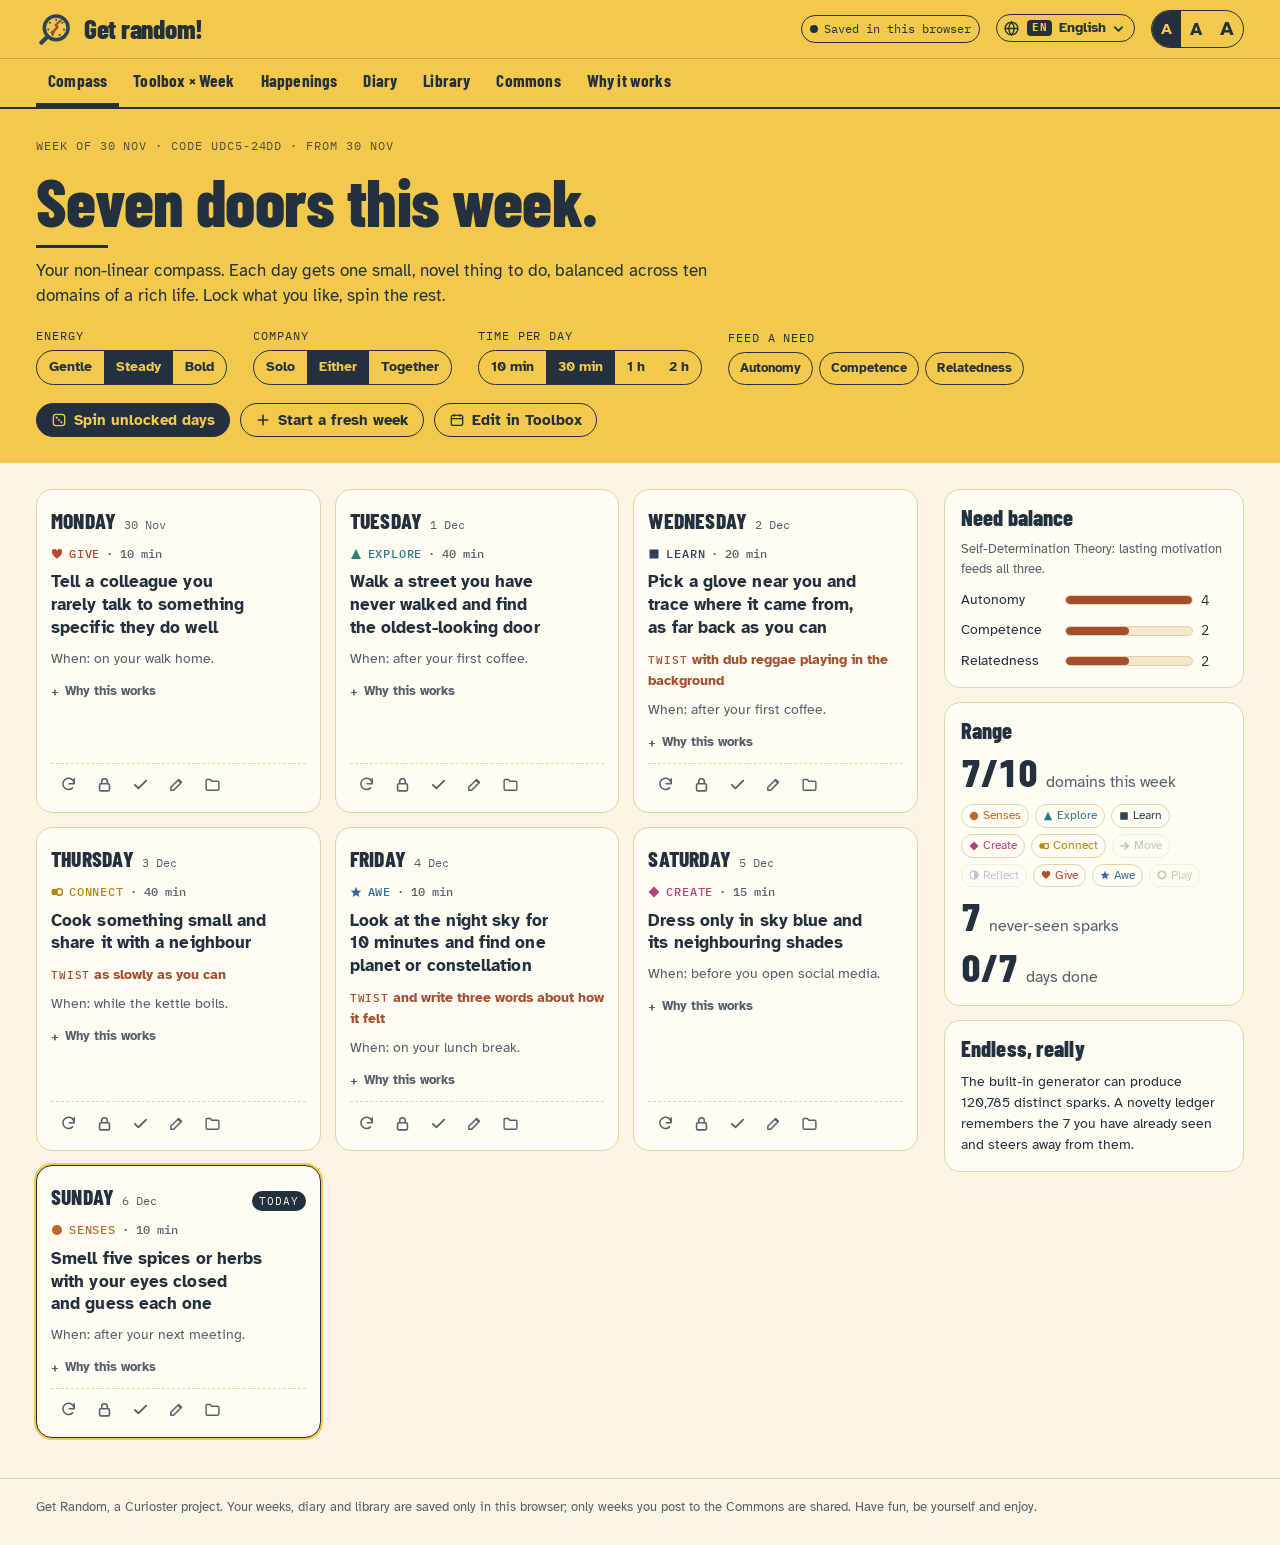
==== index.html @ 6ca6ff88 "Get Random: multilingual weekly compass app and brand book Co-Authored-By: Claude Opus 5.5 <noreply@" ====
<!doctype html><html lang="en"><head><meta charset="utf-8"><meta name="viewport" content="width=device-width,initial-scale=1,viewport-fit=cover"><style>:root{color-scheme:light;padding-top:env(safe-area-inset-top,0px);padding-bottom:env(safe-area-inset-bottom,0px)}body{margin:0;font:14px/1.4 system-ui,-apple-system,"Segoe UI",sans-serif}img{max-width:100%}[hidden]{display:none!important}</style></head><body><title>Get Random</title>
<meta name="claude:viewport-fit-sides" content="cover">
<link rel="preconnect" href="https://fonts.googleapis.com">
<link rel="preconnect" href="https://fonts.gstatic.com" crossorigin>
<link rel="stylesheet" href="https://fonts.googleapis.com/css2?family=Barlow+Condensed:ital,wght@0,500;0,700;0,800;1,500&family=Atkinson+Hyperlegible:ital,wght@0,400;0,700;1,400&family=IBM+Plex+Mono:wght@400;500&display=swap">
<style>

/* Layout: a mustard "sun band" opens each section (the Curioster heritage), working surfaces sit on warm paper below; the week is always a 7-box grid. */
:root{
  --sun:#F2C94C; --sun-deep:#E3B330; --on-sun:#23303D;
  --paper:#FBF4E2; --card:#FFFCF3; --sunk:#F3E8CA;
  --ink:#23303D; --ink-2:#56606A; --line:#E2D2A6;
  --terra:#A54E2E; --on-terra:#FFF8EA; --terra-soft:#F4DCCB;
  --navy:#2F4356; --on-navy:#F6EBCF;
  --good:#3E7350; --warn:#9A6A10; --bad:#A33A2E;
  --display:"Barlow Condensed","Arial Narrow","Roboto Condensed",sans-serif;
  --body:"Atkinson Hyperlegible",system-ui,-apple-system,"Segoe UI",sans-serif;
  --mono:"IBM Plex Mono",ui-monospace,"SFMono-Regular",Menlo,monospace;
  --r:10px; --r-lg:16px;
  --d-senses:#C0662F; --d-explore:#2F7C80; --d-learn:#2F4356; --d-create:#B4417A; --d-connect:#B8860B;
  --d-move:#3E7350; --d-reflect:#6A5394; --d-give:#B5482F; --d-awe:#356C9E; --d-play:#8A6D1C;
}
@media (prefers-color-scheme: dark){ :root:not([data-theme="light"]){
  --sun:#E8BC3A; --sun-deep:#D3A522; --on-sun:#1D2732;
  --paper:#141C25; --card:#1C2733; --sunk:#111821;
  --ink:#F3E9D0; --ink-2:#B8B09C; --line:#304050;
  --terra:#EE9670; --on-terra:#1C120B; --terra-soft:#3A2A22;
  --navy:#A9C1D8; --on-navy:#141C25;
  --good:#7DC497; --warn:#E5B85A; --bad:#F08A7C;
  --d-senses:#F09A63; --d-explore:#6CC3C5; --d-learn:#A9C1D8; --d-create:#EA87B8; --d-connect:#E8BC3A;
  --d-move:#86C99A; --d-reflect:#B8A3E6; --d-give:#F0927B; --d-awe:#8DB8E6; --d-play:#D9BE6A;
  color-scheme:dark }}
:root[data-theme="dark"]{
  --sun:#E8BC3A; --sun-deep:#D3A522; --on-sun:#1D2732;
  --paper:#141C25; --card:#1C2733; --sunk:#111821;
  --ink:#F3E9D0; --ink-2:#B8B09C; --line:#304050;
  --terra:#EE9670; --on-terra:#1C120B; --terra-soft:#3A2A22;
  --navy:#A9C1D8; --on-navy:#141C25;
  --good:#7DC497; --warn:#E5B85A; --bad:#F08A7C;
  --d-senses:#F09A63; --d-explore:#6CC3C5; --d-learn:#A9C1D8; --d-create:#EA87B8; --d-connect:#E8BC3A;
  --d-move:#86C99A; --d-reflect:#B8A3E6; --d-give:#F0927B; --d-awe:#8DB8E6; --d-play:#D9BE6A;
  color-scheme:dark }
html.ts-1{font-size:100%} html.ts-2{font-size:112.5%} html.ts-3{font-size:125%}
body{background:var(--paper);color:var(--ink);font-family:var(--body);font-size:1rem;line-height:1.5}
body::before{content:"";position:fixed;inset:0 0 auto;height:env(safe-area-inset-top,0px);z-index:30;background:var(--sun)}
*{box-sizing:border-box}
.wrap{max-width:1240px;margin:0 auto;padding-left:max(16px,env(safe-area-inset-left,0px));padding-right:max(16px,env(safe-area-inset-right,0px))}
h1,h2,h3,h4{font-family:var(--display);text-wrap:balance;margin:0;line-height:1.05;letter-spacing:.005em}
p{margin:0}
button,select,input,textarea{font:inherit;color:inherit}
:focus-visible{outline:3px solid var(--terra);outline-offset:2px;border-radius:6px}
.sr{position:absolute;width:1px;height:1px;overflow:hidden;clip:rect(0 0 0 0);white-space:nowrap}
.eyebrow{font-family:var(--mono);font-size:.74rem;letter-spacing:.08em;text-transform:uppercase;color:var(--ink-2)}
.band .eyebrow{color:var(--on-sun);opacity:.8}
.muted{color:var(--ink-2)}
.mono{font-family:var(--mono);font-variant-numeric:tabular-nums}

/* header */
.top{position:sticky;top:env(safe-area-inset-top,0px);z-index:20;background:var(--sun);color:var(--on-sun);border-bottom:2px solid var(--on-sun)}
.top-in{display:flex;align-items:center;gap:16px;padding-block:10px;flex-wrap:wrap}
.brand{display:flex;align-items:center;gap:10px;text-decoration:none;color:inherit;margin-right:auto}
.brand svg{width:38px;height:38px;flex:none}
.wordmark{font-family:var(--display);font-weight:800;font-size:1.7rem;letter-spacing:-.01em;line-height:1}
.status{font-family:var(--mono);font-size:.72rem;display:flex;align-items:center;gap:6px;padding:4px 8px;border:1.5px solid var(--on-sun);border-radius:999px;white-space:nowrap}
.status i{width:8px;height:8px;border-radius:50%;background:var(--on-sun);display:inline-block}
.status.cloud i{background:#2E6B45}
.ts{display:flex;border:1.5px solid var(--on-sun);border-radius:999px;overflow:hidden}
.ts button{background:none;border:0;padding:3px 9px;cursor:pointer;color:var(--on-sun);font-weight:700}
.ts button[aria-pressed="true"]{background:var(--on-sun);color:var(--sun)}
.nav{overflow-x:auto;scrollbar-width:none;border-top:1.5px solid rgba(35,48,61,.25)}
.nav::-webkit-scrollbar{display:none}
.nav ul{list-style:none;margin:0;padding:0;display:flex;gap:2px}
.nav a{display:block;padding:9px 12px;font-family:var(--display);font-weight:700;font-size:1.08rem;color:var(--on-sun);text-decoration:none;white-space:nowrap;border-bottom:4px solid transparent;letter-spacing:.01em}
.nav a[aria-current="page"]{border-bottom-color:var(--on-sun)}
.nav a:hover{background:rgba(35,48,61,.08)}

/* sun band */
.band{background:var(--sun);color:var(--on-sun)}
.band-in{padding-block:28px 26px;display:grid;gap:18px}
.band h1{font-size:clamp(2.4rem,6vw,4.2rem);font-weight:800;letter-spacing:-.01em}
.band .lede{max-width:62ch;font-size:1.05rem}
.band .rule{width:72px;height:3px;background:var(--on-sun);border:0;margin:0}

/* controls */
.btn{display:inline-flex;align-items:center;gap:7px;border:1.5px solid var(--ink);background:transparent;color:var(--ink);padding:8px 14px;border-radius:999px;cursor:pointer;font-weight:700;font-size:.92rem;line-height:1.1;text-decoration:none}
.btn:hover{background:var(--sunk)}
.btn.primary{background:var(--terra);border-color:var(--terra);color:var(--on-terra)}
.btn.primary:hover{filter:brightness(1.07)}
.band .btn{border-color:var(--on-sun);color:var(--on-sun)}
.band .btn:hover{background:rgba(35,48,61,.1)}
.band .btn.primary{background:var(--on-sun);color:var(--sun);border-color:var(--on-sun)}
.btn.sm{padding:5px 10px;font-size:.82rem}
.btn[disabled]{opacity:.45;cursor:not-allowed}
.btn svg{width:16px;height:16px;flex:none}
.ibtn{display:inline-grid;place-items:center;width:34px;height:34px;border-radius:50%;border:1.5px solid transparent;background:transparent;cursor:pointer;color:var(--ink-2)}
.ibtn:hover{border-color:var(--line);color:var(--ink);background:var(--sunk)}
.ibtn[aria-pressed="true"]{background:var(--ink);color:var(--paper);border-color:var(--ink)}
.ibtn svg{width:17px;height:17px}
.row{display:flex;gap:10px;flex-wrap:wrap;align-items:center}
.seg{display:inline-flex;border:1.5px solid currentColor;border-radius:999px;overflow:hidden}
.seg button{background:none;border:0;padding:6px 12px;cursor:pointer;font-weight:700;font-size:.86rem;color:inherit}
.seg button[aria-pressed="true"]{background:var(--on-sun);color:var(--sun)}
.dial{display:grid;gap:6px}
.dial > span{font-family:var(--mono);font-size:.72rem;text-transform:uppercase;letter-spacing:.08em}
.dials{display:flex;gap:18px 26px;flex-wrap:wrap;align-items:end}
.chipbtn{border:1.5px solid currentColor;background:none;border-radius:999px;padding:5px 11px;font-weight:700;font-size:.84rem;cursor:pointer;color:inherit}
.chipbtn[aria-pressed="true"]{background:var(--on-sun);color:var(--sun)}
input[type=text],input[type=search],input[type=date],textarea,select{background:var(--card);border:1.5px solid var(--line);border-radius:8px;padding:8px 10px;color:var(--ink);min-width:0}
textarea{resize:vertical;line-height:1.55}
input:focus,textarea:focus,select:focus{border-color:var(--ink)}
label.f{display:grid;gap:5px;font-size:.86rem;font-weight:700}

/* domain chip */
.dchip{display:inline-flex;align-items:center;gap:6px;font-family:var(--mono);font-size:.72rem;text-transform:uppercase;letter-spacing:.07em;color:var(--dc,var(--ink-2));font-weight:500}
.dchip svg{width:12px;height:12px;flex:none}
.dchip .min{color:var(--ink-2);text-transform:none;letter-spacing:0}

/* COMPASS */
.compass-grid{display:grid;grid-template-columns:minmax(0,1fr) 300px;gap:26px;padding-block:26px 40px;align-items:start}
.days{list-style:none;margin:0;padding:0;display:grid;grid-template-columns:repeat(auto-fill,minmax(250px,1fr));gap:14px}
.day{background:var(--card);border:1.5px solid var(--line);border-radius:var(--r-lg);padding:14px 14px 10px;display:flex;flex-direction:column;gap:9px;position:relative;min-width:0}
.day.is-today{border-color:var(--ink);box-shadow:0 0 0 2px var(--sun)}
.day.is-done{background:var(--sunk)}
.day.is-done h3{text-decoration:line-through;text-decoration-thickness:2px;text-decoration-color:var(--terra)}
.day-h{display:flex;align-items:baseline;gap:8px}
.dname{font-family:var(--display);font-weight:800;font-size:1.35rem;text-transform:uppercase;letter-spacing:.01em}
.ddate{font-family:var(--mono);font-size:.74rem;color:var(--ink-2)}
.pill{margin-left:auto;font-family:var(--mono);font-size:.68rem;text-transform:uppercase;letter-spacing:.08em;background:var(--ink);color:var(--paper);padding:2px 7px;border-radius:999px}
.day h3{font-family:var(--body);font-weight:700;font-size:1.06rem;line-height:1.35}
.twist{font-size:.88rem;color:var(--terra);font-weight:700}
.twist b{font-family:var(--mono);font-size:.68rem;text-transform:uppercase;letter-spacing:.08em;font-weight:500}
.cue{font-size:.86rem;color:var(--ink-2)}
.why summary{cursor:pointer;font-size:.84rem;font-weight:700;color:var(--ink-2);list-style:none;display:inline-flex;gap:6px;align-items:center}
.why summary::-webkit-details-marker{display:none}
.why summary::before{content:"+";font-family:var(--mono)}
.why[open] summary::before{content:"–"}
.why p{font-size:.86rem;margin-top:6px;padding-left:10px;border-left:2px solid var(--sun)}
.day-actions{display:flex;gap:2px;margin-top:auto;padding-top:4px;border-top:1px dashed var(--line);flex-wrap:wrap}
.day-more{font-size:.8rem;color:var(--ink-2)}
.empty-day{color:var(--ink-2);font-size:.92rem}
.meters{display:grid;gap:14px;position:sticky;top:120px}
.panel{background:var(--card);border:1.5px solid var(--line);border-radius:var(--r-lg);padding:16px;display:grid;gap:10px;min-width:0}
.panel h2{font-size:1.4rem;font-weight:800}
.bar{display:grid;grid-template-columns:96px 1fr 26px;gap:8px;align-items:center;font-size:.86rem}
.bar .track{height:10px;background:var(--sunk);border-radius:99px;overflow:hidden;border:1px solid var(--line)}
.bar .fill{height:100%;background:var(--terra);border-radius:99px}
.bigstat{display:flex;align-items:baseline;gap:8px}
.bigstat b{font-family:var(--display);font-size:2.4rem;font-weight:800;line-height:1}
.glyphrow{display:flex;flex-wrap:wrap;gap:6px}
.glyphrow span{display:inline-flex;align-items:center;gap:4px;font-size:.74rem;padding:2px 7px;border-radius:999px;border:1px solid var(--line);color:var(--dc)}
.glyphrow span.off{opacity:.35}
.glyphrow svg{width:10px;height:10px}

/* TOOLBOX */
.tb{display:grid;grid-template-columns:270px minmax(0,1fr);gap:22px;padding-block:22px 40px;align-items:start}
.tb-side{display:grid;gap:16px;min-width:0}
.weeklist{list-style:none;margin:0;padding:0;display:grid;gap:6px}
.wk{border:1.5px solid var(--line);border-radius:var(--r);padding:8px 10px;background:var(--card);display:grid;gap:4px}
.wk.on{border-color:var(--ink);background:var(--sunk)}
.wk-top{display:flex;gap:6px;align-items:center}
.wk-name{font-weight:700;flex:1;min-width:0;overflow-wrap:anywhere;background:none;border:0;text-align:left;cursor:pointer;padding:0}
.wk small{font-family:var(--mono);font-size:.7rem;color:var(--ink-2)}
.board-h{display:flex;gap:12px;align-items:end;flex-wrap:wrap;margin-bottom:12px}
.board-h h2{font-size:2rem;font-weight:800}
.board{display:grid;grid-template-columns:repeat(auto-fill,minmax(158px,1fr));gap:10px}
.col{background:var(--sunk);border:1.5px dashed var(--line);border-radius:var(--r);padding:8px;display:flex;flex-direction:column;gap:7px;min-height:150px;min-width:0}
.col.over,.tray.over{border-color:var(--terra);border-style:solid;background:var(--terra-soft)}
.col-h{display:flex;justify-content:space-between;align-items:baseline}
.col-h b{font-family:var(--display);font-size:1.2rem;font-weight:800;text-transform:uppercase}
.col-h span{font-family:var(--mono);font-size:.7rem;color:var(--ink-2)}
.ev{background:var(--card);border:1.5px solid var(--line);border-left:5px solid var(--dc,var(--line));border-radius:8px;padding:7px 7px 6px;display:grid;grid-template-columns:auto minmax(0,1fr);gap:4px 6px;font-size:.88rem;position:relative}
.ev.done .ev-title{text-decoration:line-through}
.ev .grip{grid-row:span 2;cursor:grab;touch-action:none;border:0;background:none;padding:2px;color:var(--ink-2);border-radius:5px;align-self:start}
.ev .grip svg{width:14px;height:18px}
.ev-title{font-weight:700;line-height:1.3;overflow-wrap:anywhere}
.ev-tools{grid-column:2;display:flex;gap:2px;align-items:center;flex-wrap:wrap}
.ev-tools .ibtn{width:28px;height:28px}
.ev-tools .ibtn svg{width:14px;height:14px}
.ev-tools select{font-size:.75rem;padding:2px 4px;max-width:92px}
.ev-edit{grid-column:1/-1;display:grid;gap:6px}
.addline{display:flex;gap:4px}
.addline input{flex:1;min-width:0;width:100%;font-size:.84rem;padding:5px 7px}
.tray{background:var(--card);border:1.5px dashed var(--line);border-radius:var(--r-lg);padding:12px;display:flex;flex-direction:column;gap:7px;min-height:120px}
.ghost{position:fixed;z-index:100;pointer-events:none;opacity:.92;transform:rotate(-2deg);box-shadow:0 10px 30px rgba(0,0,0,.25);width:220px}
.dropmark{height:4px;background:var(--terra);border-radius:4px}
.sharebox{display:grid;gap:8px}
.sharebox textarea{font-family:var(--mono);font-size:.75rem;height:110px}

/* HAPPENINGS */
.reels{display:grid;grid-template-columns:repeat(auto-fill,minmax(250px,1fr));gap:12px;padding-block:22px 10px}
.reel{background:var(--card);border:1.5px solid var(--line);border-radius:var(--r-lg);padding:12px 14px;display:grid;gap:8px;min-width:0}
.reel.locked{border-color:var(--ink);background:var(--sunk)}
.reel-h{display:flex;align-items:center;justify-content:space-between;gap:4px}
.reel-v{font-family:var(--display);font-weight:700;font-size:1.45rem;line-height:1.1;min-height:3.2rem;overflow-wrap:anywhere}
.reel-v.spin{animation:flick .09s steps(2) infinite}
@keyframes flick{50%{opacity:.35;transform:translateY(-2px)}}
.hap-title{font-size:clamp(2rem,5vw,3.2rem);font-weight:800}
.combo{font-family:var(--mono);font-size:.8rem}
.hap-actions{display:flex;gap:10px;flex-wrap:wrap;align-items:center;padding-block:6px 30px}
.riff{background:var(--card);border:1.5px solid var(--ink);border-radius:var(--r-lg);padding:16px;display:grid;gap:8px;margin-bottom:24px}
.riff ol{margin:0;padding-left:1.2rem;display:grid;gap:4px}
.cards{display:grid;grid-template-columns:repeat(auto-fill,minmax(260px,1fr));gap:12px}
.item{background:var(--card);border:1.5px solid var(--line);border-radius:var(--r);padding:12px;display:grid;gap:6px;min-width:0}
.item h4{font-family:var(--body);font-size:1rem;font-weight:700;overflow-wrap:anywhere}
.item p{font-size:.88rem;overflow-wrap:anywhere}
.item .row{gap:4px}
.tag{font-family:var(--mono);font-size:.68rem;text-transform:uppercase;letter-spacing:.07em;padding:1px 6px;border:1px solid var(--line);border-radius:4px;color:var(--ink-2)}
.tag.ex{border-color:var(--terra);color:var(--terra)}

/* DIARY */
.diary{display:grid;grid-template-columns:minmax(0,1.1fr) minmax(0,1fr);gap:24px;padding-block:22px 40px;align-items:start}
.composer{display:grid;gap:12px}
.composer textarea{min-height:220px;font-size:1.02rem}
.scale{display:flex;gap:4px;flex-wrap:wrap}
.scale label{cursor:pointer}
.scale input{position:absolute;opacity:0;width:1px;height:1px}
.scale span{display:inline-grid;place-items:center;min-width:40px;height:34px;padding:0 8px;border:1.5px solid var(--line);border-radius:8px;font-weight:700;font-size:.86rem;background:var(--card)}
.scale input:checked + span{background:var(--ink);color:var(--paper);border-color:var(--ink)}
.scale input:focus-visible + span{outline:3px solid var(--terra);outline-offset:2px}
.promptcard{background:var(--sunk);border-radius:var(--r);padding:10px 12px;font-size:.92rem;display:flex;gap:10px;align-items:start}
.promptcard p{flex:1}
.entry{border-top:1.5px solid var(--line);padding-block:12px;display:grid;gap:6px}
.entry-h{display:flex;gap:8px;align-items:baseline;flex-wrap:wrap}
.entry-h b{font-family:var(--display);font-size:1.25rem;font-weight:800}
.entry-text{white-space:pre-wrap;overflow-wrap:anywhere;font-size:.95rem}
.spark svg{width:100%;height:60px;display:block}

/* LIBRARY */
.searchbar{display:flex;gap:8px;flex-wrap:wrap}
.searchbar input{flex:1;min-width:200px;font-size:1.1rem;padding:12px 14px;border:2px solid var(--on-sun);background:#FFFCF3;color:#23303D;border-radius:999px}
.lib{display:grid;grid-template-columns:250px minmax(0,1fr);gap:22px;padding-block:22px 40px;align-items:start}
.tree{list-style:none;margin:0;padding:0;display:grid;gap:2px}
.tree ul{list-style:none;margin:0;padding-left:14px;display:grid;gap:2px}
.fbtn{display:flex;align-items:center;gap:7px;width:100%;text-align:left;background:none;border:0;padding:6px 8px;border-radius:7px;cursor:pointer;font-weight:700;font-size:.92rem}
.fbtn:hover{background:var(--sunk)}
.fbtn[aria-current="true"]{background:var(--ink);color:var(--paper)}
.fbtn svg{width:15px;height:15px;flex:none}
.fbtn .n{margin-left:auto;font-family:var(--mono);font-size:.7rem;opacity:.7}
.sec-h{display:flex;align-items:baseline;gap:10px;flex-wrap:wrap;margin-block:6px 12px}
.sec-h h2{font-size:1.7rem;font-weight:800}
.note-ed{display:grid;gap:8px;background:var(--card);border:1.5px solid var(--ink);border-radius:var(--r-lg);padding:14px;margin-bottom:16px}
.note-ed textarea{min-height:160px}

/* COMMONS + SCIENCE */
.two{display:grid;grid-template-columns:minmax(0,1fr) 340px;gap:24px;padding-block:22px 40px;align-items:start}
.theory{display:grid;grid-template-columns:repeat(auto-fill,minmax(280px,1fr));gap:14px;padding-block:22px 10px}
.theory article{background:var(--card);border:1.5px solid var(--line);border-radius:var(--r-lg);padding:16px;display:grid;gap:8px;align-content:start}
.theory h3{font-size:1.55rem;font-weight:800}
.theory .who{font-family:var(--mono);font-size:.74rem;color:var(--ink-2)}
.theory .in{font-size:.86rem;border-top:1px dashed var(--line);padding-top:8px}
.method{max-width:70ch;display:grid;gap:12px;padding-block:10px 40px}
.method h2{font-size:2rem;font-weight:800}

.toast{position:fixed;left:50%;bottom:calc(18px + env(safe-area-inset-bottom,0px));transform:translateX(-50%);background:var(--ink);color:var(--paper);padding:10px 16px;border-radius:999px;font-weight:700;font-size:.9rem;z-index:200;max-width:calc(100% - 32px)}
.notice{background:var(--terra-soft);border-radius:var(--r);padding:10px 12px;font-size:.9rem}

footer{border-top:1.5px solid var(--line);padding-block:18px 28px;font-size:.84rem;color:var(--ink-2)}

@media (max-width:900px){
  .compass-grid,.tb,.diary,.lib,.two{grid-template-columns:minmax(0,1fr)}
  .meters{position:static}
}
@media (max-width:520px){
  .days{grid-template-columns:minmax(0,1fr)}
  .board{grid-template-columns:minmax(0,1fr)}
  .status{display:none}
}
@media (prefers-reduced-motion:reduce){ *{animation:none!important;transition:none!important} }

#main:focus{outline:none}

/* language menu */
.lang{position:relative}
.lang-btn{display:inline-flex;align-items:center;gap:7px;border:1.5px solid var(--on-sun);background:transparent;color:var(--on-sun);border-radius:999px;padding:4px 10px 4px 6px;font-weight:700;cursor:pointer;font-size:.9rem;line-height:1.2}
.lang-btn:hover{background:rgba(35,48,61,.09)}
.lang-btn .globe{width:17px;height:17px}
.lang-btn .chev{width:11px;height:11px;transition:transform .22s cubic-bezier(.2,.9,.25,1)}
.lang.open .lang-btn .chev{transform:rotate(180deg)}
.lang-btn .code{font-family:var(--mono);font-size:.7rem;background:var(--on-sun);color:var(--sun);padding:1px 5px;border-radius:4px;letter-spacing:.04em}
.lang-pop{position:absolute;right:0;top:calc(100% + 10px);z-index:40;width:264px;max-width:calc(100vw - 32px);background:var(--card);color:var(--ink);border:2px solid var(--on-sun);border-radius:16px;padding:8px 6px 6px;box-shadow:0 22px 44px -18px rgba(20,28,37,.45);opacity:0;visibility:hidden;transform:translateY(-8px) scale(.96);transform-origin:top right;transition:opacity .16s ease,transform .24s cubic-bezier(.2,.9,.25,1.12),visibility 0s linear .24s}
.lang.open .lang-pop{opacity:1;visibility:visible;transform:none;transition-delay:0s}
.lang-head{font-family:var(--mono);font-size:.68rem;text-transform:uppercase;letter-spacing:.09em;color:var(--ink-2);padding:2px 10px 8px;margin:0;display:flex;align-items:center;gap:6px}
.lang-head svg{width:13px;height:13px}
.lang-list{list-style:none;margin:0;padding:0;position:relative;outline:none;border-radius:10px}
.lang-list:focus-visible{box-shadow:0 0 0 3px var(--terra)}
.lang-ind{position:absolute;left:0;right:0;top:0;height:0;border-radius:10px;background:var(--sunk);z-index:0;transition:transform .22s cubic-bezier(.2,.9,.25,1),height .22s cubic-bezier(.2,.9,.25,1),opacity .15s;pointer-events:none}
.lang-list li{position:relative;z-index:1;display:grid;grid-template-columns:auto minmax(0,1fr) auto;gap:11px;align-items:center;padding:8px 10px;border-radius:10px;cursor:pointer;opacity:0;transform:translateY(-5px);transition:opacity .2s ease,transform .24s cubic-bezier(.2,.9,.25,1);transition-delay:calc(var(--i) * 24ms)}
.lang.open .lang-list li{opacity:1;transform:none}
.lang-list .lc{font-family:var(--mono);font-size:.68rem;border:1.5px solid var(--line);border-radius:5px;padding:2px 5px;color:var(--ink-2);min-width:30px;text-align:center;transition:background .2s,color .2s,border-color .2s}
.lang-list li[aria-selected="true"] .lc{background:var(--terra);border-color:var(--terra);color:var(--on-terra)}
.lang-list .ln{display:grid;line-height:1.15;min-width:0}
.lang-list .ln b{font-family:var(--display);font-size:1.3rem;font-weight:700}
.lang-list .ln small{font-size:.76rem;color:var(--ink-2)}
.lang-list .ck{width:16px;height:16px;color:var(--terra);opacity:0;transform:scale(.5) rotate(-20deg);transition:opacity .2s,transform .3s cubic-bezier(.2,.9,.25,1.3)}
.lang-list li[aria-selected="true"] .ck{opacity:1;transform:none}
main{transition:opacity .15s ease,transform .2s ease}
main.fade{opacity:0;transform:translateY(4px)}
@media (max-width:620px){.lang-btn .name{display:none}}
@media (prefers-reduced-motion:reduce){.lang-pop,.lang-list li,.lang-ind,main{transition:none!important}}

.dchip{flex-wrap:wrap;row-gap:2px}
.dchip .min{white-space:nowrap}

</style>
<svg width="0" height="0" style="position:absolute" aria-hidden="true">
  <symbol id="i-reroll" viewBox="0 0 24 24"><path d="M20 11a8 8 0 1 0-2.3 5.7M20 4v7h-7" fill="none" stroke="currentColor" stroke-width="2.2" stroke-linecap="round" stroke-linejoin="round"/></symbol>
  <symbol id="i-lock" viewBox="0 0 24 24"><rect x="5" y="11" width="14" height="10" rx="2" fill="none" stroke="currentColor" stroke-width="2.2"/><path d="M8 11V8a4 4 0 0 1 8 0v3" fill="none" stroke="currentColor" stroke-width="2.2"/></symbol>
  <symbol id="i-check" viewBox="0 0 24 24"><path d="M4 12.5l5 5L20 6.5" fill="none" stroke="currentColor" stroke-width="2.6" stroke-linecap="round" stroke-linejoin="round"/></symbol>
  <symbol id="i-pen" viewBox="0 0 24 24"><path d="M4 20h4L19 9l-4-4L4 16v4zM14 6l4 4" fill="none" stroke="currentColor" stroke-width="2.1" stroke-linejoin="round"/></symbol>
  <symbol id="i-grip" viewBox="0 0 14 20"><g fill="currentColor"><circle cx="4" cy="4" r="1.7"/><circle cx="10" cy="4" r="1.7"/><circle cx="4" cy="10" r="1.7"/><circle cx="10" cy="10" r="1.7"/><circle cx="4" cy="16" r="1.7"/><circle cx="10" cy="16" r="1.7"/></g></symbol>
  <symbol id="i-trash" viewBox="0 0 24 24"><path d="M4 7h16M10 11v6M14 11v6M6 7l1 13h10l1-13M9 7V4h6v3" fill="none" stroke="currentColor" stroke-width="2" stroke-linejoin="round"/></symbol>
  <symbol id="i-copy" viewBox="0 0 24 24"><rect x="8" y="8" width="12" height="12" rx="2" fill="none" stroke="currentColor" stroke-width="2"/><path d="M16 8V5a1 1 0 0 0-1-1H5a1 1 0 0 0-1 1v10a1 1 0 0 0 1 1h3" fill="none" stroke="currentColor" stroke-width="2"/></symbol>
  <symbol id="i-plus" viewBox="0 0 24 24"><path d="M12 5v14M5 12h14" stroke="currentColor" stroke-width="2.4" stroke-linecap="round"/></symbol>
  <symbol id="i-folder" viewBox="0 0 24 24"><path d="M3 6.5A1.5 1.5 0 0 1 4.5 5H9l2 2.5h8.5A1.5 1.5 0 0 1 21 9v9.5a1.5 1.5 0 0 1-1.5 1.5h-15A1.5 1.5 0 0 1 3 18.5z" fill="none" stroke="currentColor" stroke-width="2"/></symbol>
  <symbol id="i-share" viewBox="0 0 24 24"><path d="M12 15V3M7 8l5-5 5 5M5 13v6a2 2 0 0 0 2 2h10a2 2 0 0 0 2-2v-6" fill="none" stroke="currentColor" stroke-width="2.1" stroke-linecap="round" stroke-linejoin="round"/></symbol>
  <symbol id="i-spark" viewBox="0 0 24 24"><path d="M12 2l1.8 6.2L20 10l-6.2 1.8L12 18l-1.8-6.2L4 10l6.2-1.8zM19 16l.8 2.2L22 19l-2.2.8L19 22l-.8-2.2L16 19l2.2-.8z" fill="currentColor"/></symbol>
  <symbol id="i-edit" viewBox="0 0 24 24"><path d="M4 20h4L19 9l-4-4L4 16v4z" fill="none" stroke="currentColor" stroke-width="2.1" stroke-linejoin="round"/></symbol>
  <symbol id="i-x" viewBox="0 0 24 24"><path d="M6 6l12 12M18 6L6 18" stroke="currentColor" stroke-width="2.3" stroke-linecap="round"/></symbol>
  <symbol id="i-cal" viewBox="0 0 24 24"><rect x="3.5" y="5" width="17" height="15" rx="2" fill="none" stroke="currentColor" stroke-width="2"/><path d="M3.5 10h17M8 3v4M16 3v4" stroke="currentColor" stroke-width="2"/></symbol>
  <symbol id="i-dice" viewBox="0 0 24 24"><rect x="3.5" y="3.5" width="17" height="17" rx="4" fill="none" stroke="currentColor" stroke-width="2"/><g fill="currentColor"><circle cx="8.5" cy="8.5" r="1.6"/><circle cx="15.5" cy="15.5" r="1.6"/><circle cx="12" cy="12" r="1.6"/></g></symbol>
<symbol id="i-globe" viewBox="0 0 24 24"><circle cx="12" cy="12" r="9" fill="none" stroke="currentColor" stroke-width="2"/><path d="M3 12h18M12 3c2.6 2.8 3.8 5.8 3.8 9s-1.2 6.2-3.8 9c-2.6-2.8-3.8-5.8-3.8-9S9.4 5.8 12 3z" fill="none" stroke="currentColor" stroke-width="2"/></symbol><symbol id="i-chev" viewBox="0 0 12 12"><path d="M2 4.5l4 4 4-4" fill="none" stroke="currentColor" stroke-width="2" stroke-linecap="round" stroke-linejoin="round"/></symbol></svg>
<header class="top">
  <div class="wrap top-in">
    <a class="brand" href="#compass" data-go="compass" aria-label="Get Random">
      <svg viewBox="0 0 64 64" aria-hidden="true">
        <circle cx="34" cy="30" r="20" fill="none" stroke="#2F4356" stroke-width="6"/>
        <path d="M19.5 44.5L9 55" stroke="#2F4356" stroke-width="7" stroke-linecap="round"/>
        <g fill="#2F4356"><circle cx="34" cy="16.5" r="1.7"/><circle cx="44.6" cy="21.6" r="1.7"/><circle cx="47.2" cy="33" r="1.7"/><circle cx="39.9" cy="42.2" r="1.7"/><circle cx="28.1" cy="42.2" r="1.7"/><circle cx="20.8" cy="33" r="1.7"/><circle cx="23.4" cy="21.6" r="1.7"/></g>
        <path d="M30 35.5L36.5 28.5 33 25.5 41.5 18" fill="none" stroke="#A54E2E" stroke-width="4" stroke-linecap="round" stroke-linejoin="round"/>
        <circle cx="28" cy="38" r="3.4" fill="#A54E2E"/>
      </svg>
      <span class="wordmark">Get random!</span>
    </a>
    <span class="status" id="status" role="status"><i></i><span id="statusText"></span></span>
    <div class="lang" id="lang">
      <button class="lang-btn" id="langbtn" type="button" aria-haspopup="listbox" aria-expanded="false" aria-controls="langlist"><svg class="globe" aria-hidden="true"><use href="#i-globe"/></svg><span class="code">EN</span><span class="name">English</span><svg class="chev" aria-hidden="true"><use href="#i-chev"/></svg></button>
      <div class="lang-pop"><p class="lang-head" id="langhead"><svg aria-hidden="true"><use href="#i-globe"/></svg><span>Language</span></p><ul class="lang-list" id="langlist" role="listbox" tabindex="-1" aria-label="Language"></ul></div>
    </div>
    <div class="ts" role="group" id="tsgroup" aria-label="Text size">
      <button data-act="ts" data-v="1" aria-pressed="true">A</button>
      <button data-act="ts" data-v="2" aria-pressed="false" style="font-size:1.1em">A</button>
      <button data-act="ts" data-v="3" aria-pressed="false" style="font-size:1.25em">A</button>
    </div>
  </div>
  <nav class="nav" aria-label="Sections"><div class="wrap"><ul id="navlist"></ul></div></nav>
</header>
<main id="main" tabindex="-1"></main>
<footer><div class="wrap" id="foot"></div></footer>
<div id="toast" class="toast" role="status" aria-live="polite" hidden></div>
<script>
window.GR_LANGS=window.GR_LANGS||{};
GR_LANGS.en={
code:'en',locale:'en-GB',native:'English',english:'English',hapTitle:'{format}: {q}',times:['10 min','30 min','1 h','2 h'],
ui:{
tagline:'Have fun, be yourself and enjoy.',
nav_compass:'Compass',nav_toolbox:'Toolbox × Week',nav_happenings:'Happenings',nav_diary:'Diary',nav_library:'Library',nav_commons:'Commons',nav_science:'Why it works',
brand_aria:'Get Random, go to Compass',status_local:'Saved in this browser',
text_size:'Text size',ts_normal:'Normal text',ts_larger:'Larger text',ts_largest:'Largest text',lang_label:'Language',
footer:'Get Random, a Curioster project. Your weeks, diary and library are saved only in this browser; only weeks you post to the Commons are shared.',
c_code:'code',c_from:'from {date}',c_h1:'Seven doors this week.',
c_lede:'Your non-linear compass. Each day gets one small, novel thing to do, balanced across ten domains of a rich life. Lock what you like, spin the rest.',
dial_energy:'Energy',dial_company:'Company',dial_time:'Time per day',dial_need:'Feed a need',
e1:'Gentle',e2:'Steady',e3:'Bold',s0:'Solo',s1:'Either',s2:'Together',
btn_spin_week:'Spin unlocked days',btn_fresh_week:'Start a fresh week',btn_edit_toolbox:'Edit in Toolbox',
days_aria:'Days of the week',today:'Today',free_day:'A free day. Leave it open, or spin something.',fill_day:'Fill this day',
twist:'Twist',when:'When: {cue}.',why:'Why this works',more_planned:'+ {n} more planned in Toolbox',
t_spin:'Spin this day',t_claude:'Ask Claude for a wild card',t_lock:'Lock',t_unlock:'Unlock',t_done:'Mark done',t_write:'Write about it',t_save:'Save to Library',
a_spin:'Spin {x}',a_claude:'Ask Claude for a wild card on {x}',a_lock:'Lock {x}',a_unlock:'Unlock {x}',a_done:'Mark {x} done',a_write:'Write about {x} in the diary',a_save:'Save the {x} spark to the Library',
insights_aria:'Week insights',need_h:'Need balance',need_p:'Self-Determination Theory: lasting motivation feeds all three.',
range_h:'Range',range_domains:'domains this week',range_fresh:'never-seen sparks',range_done:'days done',
endless_h:'Endless, really',endless_p:'The built-in generator can produce {n} distinct sparks. A novelty ledger remembers the {seen} you have already seen and steers away from them.',endless_claude:'Claude can also write a wild card for any day.',
toast_fresh:'Fresh doors opened',toast_new_week:'New week on your Compass',toast_asking:'Asking Claude…',toast_wild:'Wild card added',toast_done_nice:'Nice. Want to write a line about it?',toast_saved_to:'Saved to {f}',
tb_h1:'Arrange your week.',tb_lede:'Drag sparks between the tray and the seven boxes, add your own, and keep as many weeks as you like. Prefer the keyboard? Every card has a Move menu.',
weeks_h:'Your weeks',b_random:'Random',b_blank:'Blank',b_import:'Import',import_label:'Paste a shared week (text that contains GR2. or GR1.)',import_add:'Add to my weeks',week_name_aria:'Week name',save_name:'Save name',
events_one:'{n} event',events_other:'{n} events',
origin_generated:'generated',origin_blank:'blank',origin_curioster:'Curioster',origin_imported:'imported',origin_commons:'from Commons',
on_compass:'on Compass',rename:'Rename',duplicate:'Duplicate',share_suggest:'Share or suggest',delete:'Delete',
share_label:'Send this to a friend',copy:'Copy',suggest_commons:'Suggest in Commons',commons_signin_note:'Commons needs you signed in to claude.ai.',
tray_h:'Event tray',add_four:'Add 4 sparks',clear:'Clear',tray_empty:'Empty. Spin sparks here, or send happenings from the Happenings tab.',add_own:'Add your own…',add_tray_aria:'Add an event to the tray',add:'Add',
board_aria:'Week board',on_your_compass:'On your Compass',not_on_compass:'Not on Compass',use_on_compass:'Use on Compass',week_starts:'Week starts',add_short:'Add…',add_day_aria:'Add an event to {x}',add_to_day:'Add to {x}',
move_ph:'Move…',up:'Up',down:'Down',tray:'Tray',move_aria:'Move {x}',drag_aria:'Drag {x}',
f_title:'Title',f_domain:'Domain',f_minutes:'Minutes',f_twist:'Twist',save:'Save',cancel:'Cancel',edit:'Edit',done:'Done',
toast_moved:'Moved',toast_removed:'Removed',toast_duplicated:'Duplicated',toast_week_deleted:'Week deleted',toast_now_compass:'Now on your Compass',toast_bad_code:'That text has no valid week code in it. Look for the part starting with GR2. or GR1.',toast_week_added:'Week added: {x}',press_again:'Press again to confirm',confirm_q:'Confirm?',
week_of:'Week of {x}',blank_week:'Blank week {n}',copy_suffix:'{x} (copy)',untitled_week:'Untitled week',shared_week:'Shared week',code_week:'Week {x}',curioster_week:'Curioster classic',
share_head:'Get Random week: {x}',free_word:'free day',share_import:'Import it in Get Random (Toolbox → Import):',
hap_eyebrow:'Happening generator · {n} combinations',hap_lede:'A happening is a small event you host or join. Eight reels, each one lockable. Keep what sparks something, spin the rest.',hap_spin:'Spin unlocked reels',hap_newname:'New name',hap_claude:'Claude, plan it',
folder:'Folder',save_to_folder:'Save to folder',send_tray:'Send to tray',day:'Day',add_week:'Add to this week',copy_invite:'Copy invite',riff_loading:'Claude is planning your happening…',invite_label:'Invite:',save_plan:'Save this plan',saved_haps:'Saved happenings',saved_haps_empty:'Nothing saved yet. Spin until something makes you grin, then save it.',made_with:'(Made with Get Random)',
toast_hap_saved:'Happening saved',toast_sent_toolbox:'Sent to the tray in Toolbox',toast_added_to:'Added to {x}',toast_plan_saved:'Plan saved to {f}',
diary_eyebrow:'Diary · {x}',entries_one:'{n} entry',entries_other:'{n} entries',diary_h1:'What happened when you went off-map?',diary_lede:'A few honest lines after each spark. Writing about experiences helps them settle, and the third-person mode adds a little helpful distance.',
entry_aria:'Diary entry',edit_entry_h:'Edit entry',new_entry_h:'New entry',f_date:'Date',f_about:'About',just_today:'Just today',mood:'Mood',perspective:'Perspective',p_first:'I',p_third:'Third person',narrator_aria:'Your name for the narrator',your_name:'Your name',stuck:'Stuck? Draw a prompt from the deck.',prompt_btn:'Prompt',f_entry:'Entry',ph_first:'Today I…',ph_third:'Alex stepped outside and…',f_tags:'Tags, separated by commas',ph_tags:'walk, music',save_changes:'Save changes',save_entry:'Save entry',entries_aria:'Entries',mood_line:'Mood line',mood_line_empty:'Write two entries to see your mood line.',mood_line_aria:'Mood across your last {n} entries',search_diary:'Search diary',search_diary_ph:'Search your diary',tag_third:'third person',tag_example:'example',about_x:'About: {x}',edit_entry_a:'Edit entry',delete_entry_a:'Delete entry',no_entries:'No entries match.',toast_write_first:'Write a few words first',toast_entry_saved:'Entry saved',toast_entry_deleted:'Entry deleted',
lib_eyebrow:'Library · {a} in {b}',items_one:'{n} item',items_other:'{n} items',folders_one:'{n} folder',folders_other:'{n} folders',lib_h1:'Search anything.',lib_search_label:'Search your stuff, or type any topic for fresh sparks',lib_ph:'Try: jazz, bridges, grandma, Lisbon…',search_btn:'Search',folders_h:'Folders',new_folder:'New folder',folder_name:'Folder name',inside:'Inside',top:'Top',create:'Create',everything:'Everything',del_folder:'Delete folder',del_folder_note:'Deleting a folder moves its contents to the folder above it.',fresh_about:'Fresh sparks about “{x}”',more:'More',ask_claude:'Ask Claude',to_tray:'To tray',claude_thinking:'Claude is thinking…',in_your_stuff:'In your stuff',kind_library:'Library',kind_week:'Week',kind_diary:'Diary',nothing_mentions:'Nothing in your weeks, diary or library mentions that yet.',edit_item:'Edit',f_notes:'Notes',new_note:'New note',untitled_note:'Untitled note',folder_empty:'This folder is empty. Save sparks from search, happenings, or write a note.',type_note:'note',type_spark:'spark',type_happening:'happening',found_by:'Found by searching “{x}”.',toast_folder_created:'Folder created',toast_folder_deleted:'Folder deleted, contents moved',toast_moved_to:'Moved to {f}',toast_deleted:'Deleted',toast_saved:'Saved',toast_sent_tray:'Sent to the tray',
folder_inbox:'Inbox',folder_ideas:'Ideas',folder_haps:'Happenings',folder_notes:'Notes',folder_reading:'Reading list',
commons_eyebrow:'Commons · weeks people suggest to each other',commons_h1:"Borrow someone else's week.",commons_lede:'Post a week you loved with a note about why. Anyone who opens Get Random can adopt it into their own Toolbox and change it however they like.',commons_signin:'The Commons needs you signed in to claude.ai. You can still share any week by copying its text from the Toolbox.',commons_err:'The Commons could not load right now. Your own weeks are unaffected.',tag_yours:'yours',tag_shared:'shared',adopted:'adopted {n}×',free:'free',adopt:'Adopt',remove:'Remove',commons_empty:'No weeks suggested yet. Be the first.',suggest_h:'Suggest a week',f_week:'Week',f_why:"Why you'd recommend it",ph_why:"Wednesday's colour day made my whole office laugh.",post_commons:'Post to Commons',commons_privacy:'Posts show your week and note, not your diary or library. Anyone with access to this app can see them.',toast_adopted:'Adopted. Find it in Toolbox.',toast_removed_commons:'Removed from Commons',toast_remove_fail:'Could not remove it. Try again in a moment.',toast_posted:'Posted to the Commons',toast_post_denied:'Your access level can read the Commons but not post to it.',toast_post_fail:'Could not post right now. Try again shortly.',
sci_eyebrow:'Why it works',sci_h1:'Randomness, with a method.',sci_lede:'Get Random looks playful, but every mechanism in it comes from motivation science and cognitive psychology. Here is what each part is built on.',in_app:'In the app:',method_h:'How a week is generated',
m1_t:'Domain plan.',m1_b:'Seven of ten domains are drawn, weighted toward the ones you have used least (variety slows hedonic adaptation) and toward any need you chose to feed.',
m2_t:'Spark synthesis.',m2_b:'Each domain has templates with open slots (a country, a genre, a colour, a skill, a question…) and an optional twist. That grammar yields {n} distinct sparks, before Claude’s wild cards.',
m3_t:'Fit to you.',m3_b:'Energy, company and time settings reweight templates so the challenge sits in your Goldilocks zone, neither boring nor overwhelming.',
m4_t:'Novelty ledger.',m4_b:'Every spark gets a fingerprint. New weeks reject fingerprints you have already seen, so the compass keeps pointing somewhere new.',
m5_t:'Follow-through.',m5_b:'Each spark carries a when-cue (an implementation intention), and the Diary closes the loop with reflection.',
m6_t:'Six languages.',m6_b:'Sparks are stored as recipes rather than sentences, so switching language rewrites your whole week, tray and happenings instantly.',
disclaimer:'Get Random is a wellbeing and curiosity tool, not therapy or medical advice. If you are struggling, please reach out to someone you trust or a local support line.',
cl_rate:'Claude needs a short breather. Try again in a minute.',cl_off:'Claude ideas are switched off for this page.',cl_fail:'Claude could not answer that one. The built-in generator still works.',
seed_note1_title:'How the Library works',seed_note1_body:'Everything you save lands here: sparks from search, happenings, notes and links. Make folders (and folders inside folders) on the left, then move items with the folder menu on each card. Search at the top looks through all of your stuff and also invents fresh sparks about whatever you type.',
seed_note2_title:'A psychologically rich life',seed_note2_body:'Oishi & Westgate (2022), Psychological Review. Argues that a life full of varied, interesting, perspective-changing experiences is a distinct kind of good life, next to a happy one and a meaningful one.',
seed_diary_text:'Said hello to seven people on the walk to the station. Four said hello back, and one older man told me the bakery on the corner closes on Mondays. Felt lighter all morning.'
},
domains:{senses:'Senses',explore:'Explore',learn:'Learn',create:'Create',connect:'Connect',move:'Move',reflect:'Reflect',give:'Give',awe:'Awe',play:'Play'},
needs:{A:'Autonomy',C:'Competence',R:'Relatedness'},
moods:['Low','Meh','Okay','Good','Glowing'],
theories:{
savoring:{name:'Savoring',line:'Deliberately attending to a pleasant moment lengthens and deepens the good feeling it leaves behind.',inApp:'Senses sparks ask you to slow down and name what you notice.'},
richness:{name:'Psychological richness',line:'Varied, novel, perspective-changing experiences form a third kind of good life, alongside happiness and meaning.',inApp:'The core of the generator: every week spans many domains, and the novelty ledger keeps sparks from repeating.'},
infogap:{name:'Curiosity as an information gap',line:'Curiosity switches on when you notice a small gap in what you know, and closing it feels rewarding.',inApp:'Learn sparks open one specific, closable gap at a time.'},
flow:{name:'Flow and optimal challenge',line:'Absorption peaks when a task sits just above your current skill, with clear goals and quick feedback.',inApp:'The Energy dial keeps challenge in your Goldilocks zone.'},
weakties:{name:'Weak ties',line:'Brief friendly contact with acquaintances and strangers is linked to better mood and a stronger sense of belonging.',inApp:'Connect sparks favour small, low-pressure contact.'},
activation:{name:'Behavioral activation',line:'Doing small, valued activities tends to bring motivation afterwards; you rarely need to wait to feel like it.',inApp:'Move sparks are short and start-able right now.'},
distancing:{name:'Self-distancing and expressive writing',line:'Writing about experiences, especially in the third person, helps people process feelings with more clarity and calm.',inApp:'Reflect sparks and the Diary’s third-person mode.'},
kindness:{name:'Varied acts of kindness',line:'Intentional kind acts raise well-being, and variety keeps the effect from fading into routine.',inApp:'Give sparks rotate the kind of kindness, never the same act twice in a row.'},
awe:{name:'Awe',line:'Encounters with vastness make the self feel smaller in a good way and tend to make people more generous.',inApp:'Awe sparks point you at scale: sky, time, nature.'},
sdt:{name:'Self-Determination Theory',line:'Motivation lasts when an activity feels chosen (autonomy), doable (competence) and connected to others (relatedness).',inApp:'The Need balance meter tracks all three across your week.'},
intentions:{name:'Implementation intentions',line:'Plans phrased as “when X happens, I will do Y” make follow-through far more likely than good intentions alone.',inApp:'Every spark comes with a when-cue.'},
adaptation:{name:'Hedonic adaptation',line:'People get used to repeated pleasures; novelty and variation slow that fading.',inApp:'The novelty ledger remembers what you have seen and steers away from it.'}
},
lists:{
color:['crimson','cobalt blue','saffron','moss green','coral','ultramarine','ochre','teal','lilac','charcoal','tangerine','mint','burgundy','sky blue','mustard','dusty rose','olive','turquoise','plum','silver','ivory','emerald','rust','lavender','scarlet','sand','navy','peach','jade','amber'],
genre:['Ethio-jazz','bossa nova','Tuvan throat singing','Afrobeat','fado','highlife','Japanese city pop','cumbia','Balinese gamelan','Baroque cello','krautrock','qawwali','Delta blues','tango nuevo','dub reggae','flamenco','ambient','bluegrass','raï','French chanson','gospel','Balkan brass','desert blues','minimalist piano','zouk','shoegaze','Carnatic music','son cubano','Italo disco','Celtic harp','enka','kora music','1970s Bollywood','post-rock','Hawaiian slack-key guitar','Anatolian psych rock','sea shanties','Andean folk','Brazilian forró','Malian blues'],
object:['a spoon','a key','a leaf','a stone','a receipt','a button','a coin','a feather','a mug','a pencil','a bottle cap','a ticket stub','a postcard','a candle','a lemon','a map','a clock','an umbrella','a chair','a door handle','a houseplant','a glove','a shell','a ribbon','a mirror','a bicycle','a staircase','a street sign','a cloud','a tree','a bench','a lamp post','an onion','a loaf of bread','a window'],
place:['the nearest park','a public library','a café you have never tried','a food market','a museum room you usually skip','a second-hand bookshop','a riverside or canal path','a hardware store','a train station','a botanical garden','the end of a tram or bus line','a neighbourhood you have never walked','a charity shop','a public square','a hill with a view','an old bakery','a small art gallery','a cemetery with old trees','a covered market','a church, mosque or temple open to visitors'],
skill:['juggle three objects','fold an origami crane','whistle with two fingers','write a name in another script','tie a bowline knot','draw a face in one continuous line','say “thank you” in five languages','identify three birds by their song','cook an egg a way you never have','play one chord on any instrument','fingerspell a word in sign language','draw a street in two-point perspective','do a card shuffle bridge','find the North Star','write a sentence in mirror script','make a paper plane that loops','tap out a word in Morse code','knead a simple bread dough by hand','sew a button on properly','read a topographic map'],
topic:['octopus intelligence','the history of the zipper','how honeybees choose a new home','the invention of zero','why sunsets are red','tardigrades','the Silk Road','the placebo effect','fermentation','the Voyager Golden Record','mycelium networks','plate tectonics','the origin of your surname','dark matter','the history of coffee','bioluminescence','the Antikythera mechanism','how animals see colour','the Fibonacci pattern in plants','how GPS finds you','the Library of Alexandria','lichen','the oldest known recipe','cloud types','how glaciers move','the history of the bicycle','ant agriculture','map projections','the first photograph','how a violin is made','the Dunning-Kruger effect','why we dream','the history of the calendar','how bridges stay up','whale song'],
question:['What made you feel most like yourself this week?','When did time disappear for you recently?','Which small thing do you take for granted that would be hard to lose?','What would your 80-year-old self thank you for?','What belief have you changed in the last year?','Who taught you something without knowing it?','What are you curious about but have not let yourself explore?','What does a perfect ordinary day look like for you?','What drains you that you could drop?','What are you proud of that nobody knows about?','What would you do this weekend if no one would ever see it?','Which of your habits came from someone you love?','What fear turned out smaller than you expected?','What sound means home to you?','What did you want to be at age nine, and what was it really about?'],
anchor:['after your first coffee','as you leave the house','on your lunch break','right after work','when you sit down on the bus','after dinner','before you open social media','as soon as you wake up','when the clock hits 6 pm','after your next meeting','on your walk home','while the kettle boils'],
role:['the barista','a neighbour','a librarian','a street musician','a shopkeeper','a colleague you rarely talk to','a bus driver','someone at the market','the person at the front desk','a fellow dog-walker'],
oldtie:['an old friend','a cousin','a former colleague','an old teacher','a grandparent','a childhood neighbour'],
material:['cardboard','clay or play-dough','newspaper','yarn','masking tape','fallen leaves','pebbles','chalk','fabric scraps','old magazines','twigs','bottle caps'],
decade:['the 1920s','the 1950s','the 1960s','the 1970s','the 1980s','the 1990s'],
indecade:['in the 1920s','in the 1950s','in the 1960s','in the 1970s','in the 1980s','in the 1990s'],
noun:['a lighthouse','a suitcase','an orchard','an envelope','a harbour','a typewriter','a comet','an attic','a ferry','a kite','a compass','a lantern','a tunnel','a piano','a balcony','an island','an owl','a train'],
sky:['the sunrise','the sunset','the blue hour','a cloudy noon sky','the moonrise'],
scale:['the Milky Way','a blue whale’s heart','the age of the rocks near you','the deepest point of the ocean','the number of trees on Earth','light’s journey across the solar system'],
timelapse:['a seed sprouting','a glacier calving','the night sky turning','a city waking up','a mushroom growing','the tide coming in'],
sport:['capoeira','bouldering','tai chi','swing dance','yoga','ultimate frisbee','table tennis','fencing','salsa','archery'],
game:['go','mahjong','backgammon','a cooperative board game','cribbage','a word game in another language','pétanque','charades']
},
tpl:[
'Listen to an album of {genre} from start to finish, no skipping',
'Try a dish you have never had from this country’s kitchen: {cuisine}. Name three flavours you notice',
'Find something {color} on your street and study it for two full minutes',
'Make a sound map: sit somewhere for 10 minutes and note every distinct sound',
'Smell five spices or herbs with your eyes closed and guess each one',
'Watch {sky} and describe its colour with a word you invent',
'Cook with one ingredient you have never bought, typical of this country: {cuisine}',
'Take a 20-minute walk paying attention only to textures',
'Drink one cup of tea or coffee with zero distractions and notice how it changes as it cools',
'Visit {place} and stay at least 20 minutes',
'Ride a bus or tram to the end of its line, walk around, and come back',
'Walk a street you have never walked and find the oldest-looking door',
'Visit {place} and ask someone there what they love about it',
'Wander for an hour with one rule: turn left at every second corner',
'Find a free local event happening today and go, even for 15 minutes',
'Find the {color} detail in your neighbourhood that nobody notices and photograph it',
'Country of the day: {country}. Learn three moments from its history',
'Spend 20 minutes on {topic}, then explain it to someone in one sentence',
'Learn to {skill}',
'Learn five useful words in a language spoken in {country}',
'Pick {object} near you and trace where it came from, as far back as you can',
'Read about {topic} and write down the one question it leaves you with',
'Find out what music people in {country} were dancing to {indecade}',
'Dress only in {color} and its neighbouring shades',
'Build a tiny sculpture out of {material}',
'Write a six-word story about {noun}',
'Draw {object} from memory, then from life, and compare the two',
'Make a 7-song playlist, one song per day of the week, named after {noun}',
'Photograph seven {color} things and arrange them in a grid',
'Write a postcard as if you were {noun}',
'Country of inspiration: {country}. Cook a meal using only what is already in your kitchen',
'Make a collage about your week using {material}',
'Greet people as you walk. Aim for {n} hellos',
'Ask {role} one genuine question about their day',
'Recommend a film you love to three friends and tell them why in one line',
'Send a voice note to {oldtie} you have not spoken to in a while',
'Invite someone for a walk with one rule: no talking about work',
'Compliment a stranger on something they chose, like a book, a hat or a dog’s name',
'Cook something small and share it with a neighbour',
'Call a family member and ask what music they loved {indecade}',
'Ask {role} to recommend one thing you should try nearby, then try it',
'Dance alone to one {genre} track as if nobody is watching',
'Take the stairs everywhere today and count every step',
'Walk {km} km somewhere you have never walked',
'Stretch for 10 minutes outside and notice the air',
'Try a free beginners’ session of {sport}',
'Play a childhood game: hopscotch, skipping rope or tag',
'Walk to {place} instead of taking transport',
'Take up to 30 minutes and reflect on what makes you happy',
'Write a third-person paragraph about yourself, as a kind biographer would',
'Answer in writing: {question}',
'Write a letter to yourself to open in {months} months',
'List 10 things that went right this week, however small',
'Sit for 10 minutes with no input, no phone and no music, and notice what your mind does',
'Describe today in the third person, as if narrating a film about you',
'Leave a kind anonymous note somewhere for a stranger to find',
'Teach someone how to {skill}',
'Give away something you no longer use to someone who will love it',
'Write a thank-you message to {oldtie} for something they once did for you',
'Pay for a stranger’s coffee or leave an unusually generous tip',
'Pick up litter for 15 minutes around {place}',
'Tell {role} something specific they do well',
'Look at the night sky for 10 minutes and find one planet or constellation',
'Watch a timelapse of {timelapse} and let it run to the end',
'Find the biggest tree you can reach and stand under it for five minutes',
'Go somewhere high and watch the horizon in silence',
'Look up the real scale of {scale} and try to picture it',
'Watch {sky} with your phone in your pocket',
'Play {game}, a game you have never played',
'Speak only in questions for one whole meal',
'Use your non-dominant hand for everything for an hour',
'Invent a game with {object} and play it for 10 minutes',
'Swap your usual route, breakfast and playlist for their opposites today',
'Flip a coin for every small decision for one afternoon',
'Invent a recipe name first, then cook something that lives up to it',
'Write every message today using words that start with {letter} wherever you can'
],
twists:['with your non-dominant hand','in total silence','without touching your phone','in under 15 minutes','then explain it to someone','and take one photo from an unusual angle','wearing something {color}','outdoors','at an hour you normally would not','with a friend on a call','and give the result a title','in another language, as far as you can','starting from the end','as slowly as you can','and write three words about how it felt','with {genre} playing in the background'],
qtpl:[
'Spend 20 minutes on the history of “{q}” and note the most surprising fact',
'Find three songs about “{q}” from three different decades and listen closely',
'Sketch “{q}” from memory, then look it up and sketch it again',
'Ask someone close to you what “{q}” means to them',
'Write six words that capture “{q}”',
'Find a place near you connected to “{q}” and visit it',
'Find out how “{q}” is seen or celebrated in this country: {country}',
'Make a tiny museum of “{q}” with three objects from home',
'Read one scientific abstract about “{q}” and explain it to a friend',
'Write about your earliest memory connected to “{q}”',
'Share something you love about “{q}” with someone who has never tried it',
'Find the biggest, oldest or furthest thing connected to “{q}”',
'Plan a walk whose route is inspired by “{q}”',
'Make a playlist that sounds like “{q}”'
],
reelLabels:{format:'Format',theme:'Theme',place:'Place',guests:'Guests',rule:'Rule',prop:'Key prop',sound:'Soundtrack',ending:'Closing ritual'},
reels:{
format:['Picnic','Silent disco','Tiny museum','Swap meet','Night walk','Potluck','Reading circle','Micro-festival','Friendly debate club','Scavenger hunt','Skill-swap workshop','Living-room concert','Tasting flight','Film club','Sketch crawl','Story slam','Board-game marathon','Sunrise breakfast','Letter-writing party','Pop-up radio show','Garden party','Quiz night','Craft circle','Slow-food dinner','Stargazing session','Mini olympics'],
theme:['Everything {color}','{decade}','A night in {country}','Things shaped like {noun}','Only words starting with {letter}','Topic night: {topic}','{genre} and nothing else','Inspired by {object}','Opposite day','Lost and found','Tiny things','Weather of the world'],
place:['a rooftop','a laundrette','a park bench','the library steps','your kitchen','a riverbank','a borrowed courtyard','a bus shelter','a balcony','a beach or lakeshore','a community garden','a quiet café corner','the stairwell','a hilltop','a backyard','an empty classroom','a ferry deck','a bookshop after hours (ask first!)'],
guests:['three strangers','your oldest friend','the neighbours','colleagues, no shop talk','family across three generations','just you, fully committed','a friend and a friend of theirs','people from your gym or class','a pen pal on video','anyone who replies to a notice','two people who have never met','the group chat, finally in person'],
rule:['no phones until the end','everyone brings one {color} object','speak only in questions for the first 10 minutes','everyone teaches one small skill','dress code: {decade}','each guest brings a story about {noun}','the youngest person decides the order','everything must cost under 5 euros','one song per guest, no skipping','lights low, candles only','swap seats every 20 minutes','bring something handmade'],
prop:['a world map','a polaroid camera','a single candle','a deck of cards','a typewriter or notebook','a picnic blanket','string lights','a bowl of citrus','a borrowed telescope','a box of chalk','a radio','{object}'],
sound:['{genre}','Field recordings from {country}','Hits from {decade}','Everyone’s favourite song at age 15','Silence, then {genre}','A playlist built live by guests'],
ending:['everyone writes one sentence for a shared note','a group photo taken from above','each person names one thing they will try next week','pass a candle and thank someone','toast with something sour','bury a time-capsule note','vote on the next happening’s theme','one minute of shared silence','swap one object to take home','write a postcard to a future guest']
},
qual:['the midnight edition','the gentle edition','the unexpected edition','the tiny edition','the golden edition','the upside-down edition','the slow edition','the curious edition','the secret edition','the wandering edition','the bright edition','the borrowed edition','the second-hand edition','the brave edition','the lucky edition','the Sunday edition'],
prompts:['Pick one moment from today and describe it with three senses.','What would you want to remember about today in ten years?','Describe today in the third person, as if you were a kind narrator watching yourself.','What would you tell a friend who had exactly the day you just had?','What surprised you today, even a little?','Did anything change how you see something ordinary?','Where did you feel free, capable or connected today? Pick one.','Who did you have a small moment with today, and what was it like?','When did you last feel small in a good way?','What is one thing you want to try tomorrow, and when exactly will you do it?'],
cur:['Listen to a new album!','Greet people on the street while walking!','Dress up only using your favourite colour!','Pick a random country and get informed about its history!','Take up to 30 minutes and reflect on what makes you happy!','Recommend a good movie to 3 friends of yours!','Write a third person text about you!']
};
window.GR_LANGS=window.GR_LANGS||{};
GR_LANGS.it={
code:'it',locale:'it-IT',native:'Italiano',english:'Italian',hapTitle:'{format}, {q}',times:['10 min','30 min','1 h','2 h'],
ui:{
tagline:'Divertiti, sii te stesso e goditela.',
nav_compass:'Bussola',nav_toolbox:'Cassetta × Settimana',nav_happenings:'Happening',nav_diary:'Diario',nav_library:'Archivio',nav_commons:'Bacheca comune',nav_science:'Perché funziona',
brand_aria:'Get Random, vai alla Bussola',status_local:'Salvato in questo browser',
text_size:'Dimensione testo',ts_normal:'Testo normale',ts_larger:'Testo più grande',ts_largest:'Testo grandissimo',lang_label:'Lingua',
footer:'Get Random, un progetto Curioster. Settimane, diario e archivio restano solo in questo browser; si condividono soltanto le settimane che pubblichi nella Bacheca comune.',
c_code:'codice',c_from:'dal {date}',c_h1:'Sette porte questa settimana.',
c_lede:'La tua bussola non lineare. Ogni giorno riceve una piccola cosa nuova da fare, in equilibrio tra dieci ambiti di una vita ricca. Blocca ciò che ti piace, rigira il resto.',
dial_energy:'Energia',dial_company:'Compagnia',dial_time:'Tempo al giorno',dial_need:'Nutri un bisogno',
e1:'Tranquilla',e2:'Costante',e3:'Audace',s0:'In solitaria',s1:'Indifferente',s2:'In compagnia',
btn_spin_week:'Gira i giorni sbloccati',btn_fresh_week:'Inizia una settimana nuova',btn_edit_toolbox:'Modifica nella Cassetta',
days_aria:'Giorni della settimana',today:'Oggi',free_day:'Giornata libera. Lasciala aperta o gira qualcosa.',fill_day:'Riempi questo giorno',
twist:'Variante',when:'Quando: {cue}.',why:'Perché funziona',more_planned:'+ altri {n} in programma nella Cassetta',
t_spin:'Gira questo giorno',t_claude:'Chiedi a Claude una carta jolly',t_lock:'Blocca',t_unlock:'Sblocca',t_done:'Segna come fatto',t_write:'Scrivine',t_save:'Salva nell’Archivio',
a_spin:'Gira {x}',a_claude:'Chiedi a Claude una carta jolly per {x}',a_lock:'Blocca {x}',a_unlock:'Sblocca {x}',a_done:'Segna {x} come fatto',a_write:'Scrivi di {x} nel diario',a_save:'Salva la scintilla di {x} nell’Archivio',
insights_aria:'Panoramica della settimana',need_h:'Equilibrio dei bisogni',need_p:'Teoria dell’autodeterminazione: la motivazione duratura li nutre tutti e tre.',
range_h:'Varietà',range_domains:'ambiti questa settimana',range_fresh:'scintille mai viste',range_done:'giorni fatti',
endless_h:'Davvero infinito',endless_p:'Il generatore integrato può creare {n} scintille diverse. Un registro delle novità ricorda le {seen} che hai già visto e se ne tiene lontano.',endless_claude:'Claude può anche scrivere una carta jolly per qualsiasi giorno.',
toast_fresh:'Nuove porte aperte',toast_new_week:'Nuova settimana sulla Bussola',toast_asking:'Chiedo a Claude…',toast_wild:'Carta jolly aggiunta',toast_done_nice:'Ottimo! Ti va di scriverne una riga?',toast_saved_to:'Salvato in {f}',
tb_h1:'Organizza la tua settimana.',tb_lede:'Trascina le scintille tra il vassoio e le sette caselle, aggiungi le tue e conserva tutte le settimane che vuoi. Preferisci la tastiera? Ogni scheda ha un menu Sposta.',
weeks_h:'Le tue settimane',b_random:'Casuale',b_blank:'Vuota',b_import:'Importa',import_label:'Incolla una settimana condivisa (testo che contiene GR2. o GR1.)',import_add:'Aggiungi alle mie settimane',week_name_aria:'Nome della settimana',save_name:'Salva nome',
events_one:'{n} evento',events_other:'{n} eventi',
origin_generated:'generata',origin_blank:'vuota',origin_curioster:'Curioster',origin_imported:'importata',origin_commons:'dalla Bacheca',
on_compass:'sulla Bussola',rename:'Rinomina',duplicate:'Duplica',share_suggest:'Condividi o suggerisci',delete:'Elimina',
share_label:'Mandala a un amico',copy:'Copia',suggest_commons:'Suggerisci nella Bacheca',commons_signin_note:'Per la Bacheca devi aver effettuato l’accesso a claude.ai.',
tray_h:'Vassoio eventi',add_four:'Aggiungi 4 scintille',clear:'Svuota',tray_empty:'Vuoto. Genera qui delle scintille o manda degli happening dalla scheda Happening.',add_own:'Aggiungi la tua…',add_tray_aria:'Aggiungi un evento al vassoio',add:'Aggiungi',
board_aria:'Tabellone della settimana',on_your_compass:'Sulla tua Bussola',not_on_compass:'Non sulla Bussola',use_on_compass:'Usa sulla Bussola',week_starts:'Inizio settimana',add_short:'Aggiungi…',add_day_aria:'Aggiungi un evento a {x}',add_to_day:'Aggiungi a {x}',
move_ph:'Sposta…',up:'Su',down:'Giù',tray:'Vassoio',move_aria:'Sposta {x}',drag_aria:'Trascina {x}',
f_title:'Titolo',f_domain:'Ambito',f_minutes:'Minuti',f_twist:'Variante',save:'Salva',cancel:'Annulla',edit:'Modifica',done:'Fatto',
toast_moved:'Spostato',toast_removed:'Rimosso',toast_duplicated:'Duplicata',toast_week_deleted:'Settimana eliminata',toast_now_compass:'Ora è sulla tua Bussola',toast_bad_code:'Questo testo non contiene un codice valido. Cerca la parte che inizia con GR2. o GR1.',toast_week_added:'Settimana aggiunta: {x}',press_again:'Premi di nuovo per confermare',confirm_q:'Confermi?',
week_of:'Settimana del {x}',blank_week:'Settimana vuota {n}',copy_suffix:'{x} (copia)',untitled_week:'Settimana senza titolo',shared_week:'Settimana condivisa',code_week:'Settimana {x}',curioster_week:'Classico Curioster',
share_head:'Settimana Get Random: {x}',free_word:'giorno libero',share_import:'Importala in Get Random (Cassetta → Importa):',
hap_eyebrow:'Generatore di happening · {n} combinazioni',hap_lede:'Un happening è un piccolo evento che organizzi o a cui partecipi. Otto rulli, ognuno bloccabile. Tieni ciò che ti accende, rigira il resto.',hap_spin:'Gira i rulli sbloccati',hap_newname:'Nuovo nome',hap_claude:'Claude, organizzalo',
folder:'Cartella',save_to_folder:'Salva nella cartella',send_tray:'Manda al vassoio',day:'Giorno',add_week:'Aggiungi a questa settimana',copy_invite:'Copia invito',riff_loading:'Claude sta organizzando il tuo happening…',invite_label:'Invito:',save_plan:'Salva questo piano',saved_haps:'Happening salvati',saved_haps_empty:'Ancora niente. Gira finché qualcosa ti fa sorridere, poi salvalo.',made_with:'(Creato con Get Random)',
toast_hap_saved:'Happening salvato',toast_sent_toolbox:'Mandato al vassoio nella Cassetta',toast_added_to:'Aggiunto a {x}',toast_plan_saved:'Piano salvato in {f}',
diary_eyebrow:'Diario · {x}',entries_one:'{n} pagina',entries_other:'{n} pagine',diary_h1:'Cos’è successo fuori dalla mappa?',diary_lede:'Qualche riga sincera dopo ogni scintilla. Scrivere delle esperienze le aiuta a sedimentare, e la modalità in terza persona aggiunge una distanza utile.',
entry_aria:'Pagina di diario',edit_entry_h:'Modifica pagina',new_entry_h:'Nuova pagina',f_date:'Data',f_about:'Riguarda',just_today:'Solo oggi',mood:'Umore',perspective:'Prospettiva',p_first:'Io',p_third:'Terza persona',narrator_aria:'Il tuo nome per il narratore',your_name:'Il tuo nome',stuck:'Nessuna idea? Pesca uno spunto dal mazzo.',prompt_btn:'Spunto',f_entry:'Testo',ph_first:'Oggi ho…',ph_third:'Alex è uscito di casa e…',f_tags:'Tag, separati da virgole',ph_tags:'passeggiata, musica',save_changes:'Salva modifiche',save_entry:'Salva pagina',entries_aria:'Pagine',mood_line:'Linea dell’umore',mood_line_empty:'Scrivi due pagine per vedere la linea dell’umore.',mood_line_aria:'Umore nelle ultime {n} pagine',search_diary:'Cerca nel diario',search_diary_ph:'Cerca nel tuo diario',tag_third:'terza persona',tag_example:'esempio',about_x:'Riguarda: {x}',edit_entry_a:'Modifica pagina',delete_entry_a:'Elimina pagina',no_entries:'Nessuna pagina corrisponde.',toast_write_first:'Scrivi prima qualche parola',toast_entry_saved:'Pagina salvata',toast_entry_deleted:'Pagina eliminata',
lib_eyebrow:'Archivio · {a} in {b}',items_one:'{n} elemento',items_other:'{n} elementi',folders_one:'{n} cartella',folders_other:'{n} cartelle',lib_h1:'Cerca qualsiasi cosa.',lib_search_label:'Cerca tra le tue cose o scrivi un tema per nuove scintille',lib_ph:'Prova: jazz, ponti, nonna, Lisbona…',search_btn:'Cerca',folders_h:'Cartelle',new_folder:'Nuova cartella',folder_name:'Nome cartella',inside:'Dentro',top:'Principale',create:'Crea',everything:'Tutto',del_folder:'Elimina cartella',del_folder_note:'Eliminando una cartella, il contenuto passa alla cartella superiore.',fresh_about:'Nuove scintille su «{x}»',more:'Altre',ask_claude:'Chiedi a Claude',to_tray:'Al vassoio',claude_thinking:'Claude sta pensando…',in_your_stuff:'Tra le tue cose',kind_library:'Archivio',kind_week:'Settimana',kind_diary:'Diario',nothing_mentions:'Nelle tue settimane, nel diario e nell’archivio non c’è ancora niente su questo.',edit_item:'Modifica',f_notes:'Note',new_note:'Nuova nota',untitled_note:'Nota senza titolo',folder_empty:'Questa cartella è vuota. Salva scintille dalla ricerca, happening o scrivi una nota.',type_note:'nota',type_spark:'scintilla',type_happening:'happening',found_by:'Trovato cercando «{x}».',toast_folder_created:'Cartella creata',toast_folder_deleted:'Cartella eliminata, contenuto spostato',toast_moved_to:'Spostato in {f}',toast_deleted:'Eliminato',toast_saved:'Salvato',toast_sent_tray:'Mandato al vassoio',
folder_inbox:'In arrivo',folder_ideas:'Idee',folder_haps:'Happening',folder_notes:'Note',folder_reading:'Da leggere',
commons_eyebrow:'Bacheca comune · settimane che le persone si consigliano',commons_h1:'Prendi in prestito la settimana di qualcun altro.',commons_lede:'Pubblica una settimana che ti è piaciuta con una nota sul perché. Chiunque apra Get Random può adottarla nella propria Cassetta e cambiarla come vuole.',commons_signin:'Per la Bacheca comune devi aver effettuato l’accesso a claude.ai. Puoi comunque condividere ogni settimana copiandone il testo dalla Cassetta.',commons_err:'Al momento la Bacheca non si carica. Le tue settimane non ne risentono.',tag_yours:'tua',tag_shared:'condivisa',adopted:'adottata {n}×',free:'libero',adopt:'Adotta',remove:'Rimuovi',commons_empty:'Ancora nessuna settimana suggerita. Inizia tu.',suggest_h:'Suggerisci una settimana',f_week:'Settimana',f_why:'Perché la consigli',ph_why:'Il giorno del colore di mercoledì ha fatto ridere tutto l’ufficio.',post_commons:'Pubblica nella Bacheca',commons_privacy:'I post mostrano la settimana e la nota, non il diario né l’archivio. Chiunque abbia accesso a questa app può vederli.',toast_adopted:'Adottata. La trovi nella Cassetta.',toast_removed_commons:'Rimossa dalla Bacheca',toast_remove_fail:'Impossibile rimuoverla. Riprova tra poco.',toast_posted:'Pubblicata nella Bacheca',toast_post_denied:'Con il tuo livello di accesso puoi leggere la Bacheca ma non pubblicare.',toast_post_fail:'Impossibile pubblicare ora. Riprova tra poco.',
sci_eyebrow:'Perché funziona',sci_h1:'Il caso, con metodo.',sci_lede:'Get Random sembra un gioco, ma ogni meccanismo viene dalla scienza della motivazione e dalla psicologia cognitiva. Ecco su cosa si basa ogni parte.',in_app:'Nell’app:',method_h:'Come nasce una settimana',
m1_t:'Piano degli ambiti.',m1_b:'Si estraggono sette ambiti su dieci, favorendo quelli che hai usato meno (la varietà rallenta l’adattamento edonico) e quelli legati al bisogno che hai scelto.',
m2_t:'Sintesi delle scintille.',m2_b:'Ogni ambito ha modelli con spazi aperti (un paese, un genere musicale, un colore, un’abilità, una domanda…) e una variante facoltativa. Questa grammatica produce {n} scintille diverse, senza contare le carte jolly di Claude.',
m3_t:'Su misura per te.',m3_b:'Energia, compagnia e tempo ripesano i modelli perché la sfida resti nella tua zona ideale: né noiosa né eccessiva.',
m4_t:'Registro delle novità.',m4_b:'Ogni scintilla ha un’impronta. Le nuove settimane scartano le impronte che hai già visto, così la bussola punta sempre altrove.',
m5_t:'Passare all’azione.',m5_b:'Ogni scintilla porta con sé un «quando» (un’intenzione di implementazione) e il Diario chiude il cerchio con la riflessione.',
m6_t:'Sei lingue.',m6_b:'Le scintille sono salvate come ricette e non come frasi: cambiando lingua, settimana, vassoio e happening si riscrivono all’istante.',
disclaimer:'Get Random è uno strumento di benessere e curiosità, non una terapia né un consiglio medico. Se stai attraversando un momento difficile, rivolgiti a una persona di fiducia o a un servizio di supporto della tua zona.',
cl_rate:'Claude ha bisogno di una pausa. Riprova tra un minuto.',cl_off:'Le idee di Claude sono disattivate per questa pagina.',cl_fail:'Claude non è riuscito a rispondere. Il generatore integrato funziona comunque.',
seed_note1_title:'Come funziona l’Archivio',seed_note1_body:'Tutto ciò che salvi finisce qui: scintille dalla ricerca, happening, note e link. Crea cartelle (anche dentro altre cartelle) a sinistra, poi sposta gli elementi con il menu cartella su ogni scheda. La ricerca in alto guarda tra tutte le tue cose e inventa anche nuove scintille su qualsiasi parola scrivi.',
seed_note2_title:'Una vita psicologicamente ricca',seed_note2_body:'Oishi e Westgate (2022), Psychological Review. Sostengono che una vita piena di esperienze varie, interessanti e capaci di cambiare prospettiva sia un tipo distinto di vita buona, accanto a quella felice e a quella significativa.',
seed_diary_text:'Ho salutato sette persone andando in stazione. Quattro hanno risposto, e un signore anziano mi ha detto che il forno all’angolo il lunedì è chiuso. Mi sono sentito più leggero per tutta la mattina.'
},
domains:{senses:'Sensi',explore:'Esplora',learn:'Impara',create:'Crea',connect:'Connetti',move:'Muoviti',reflect:'Rifletti',give:'Dona',awe:'Meraviglia',play:'Gioca'},
needs:{A:'Autonomia',C:'Competenza',R:'Relazione'},
moods:['Giù','Così così','Ok','Bene','Raggiante'],
theories:{
savoring:{name:'Assaporare',line:'Prestare attenzione di proposito a un momento piacevole allunga e approfondisce la sensazione positiva che lascia.',inApp:'Le scintille Sensi ti chiedono di rallentare e dare un nome a ciò che noti.'},
richness:{name:'Ricchezza psicologica',line:'Esperienze varie, nuove e capaci di cambiare prospettiva formano un terzo tipo di vita buona, accanto alla felicità e al significato.',inApp:'Il cuore del generatore: ogni settimana attraversa molti ambiti e il registro delle novità evita le ripetizioni.'},
infogap:{name:'La curiosità come lacuna informativa',line:'La curiosità si accende quando noti una piccola lacuna in ciò che sai, e colmarla è gratificante.',inApp:'Le scintille Impara aprono una lacuna precisa e colmabile alla volta.'},
flow:{name:'Flow e sfida ottimale',line:'L’assorbimento è massimo quando un compito è appena sopra le tue capacità attuali, con obiettivi chiari e riscontri rapidi.',inApp:'Il selettore Energia mantiene la sfida nella tua zona ideale.'},
weakties:{name:'Legami deboli',line:'Brevi contatti amichevoli con conoscenti e sconosciuti sono associati a un umore migliore e a un più forte senso di appartenenza.',inApp:'Le scintille Connetti privilegiano contatti piccoli e senza pressione.'},
activation:{name:'Attivazione comportamentale',line:'Fare piccole attività che contano tende a far arrivare la motivazione dopo: raramente serve aspettare di averne voglia.',inApp:'Le scintille Muoviti sono brevi e si possono iniziare subito.'},
distancing:{name:'Distanziamento da sé e scrittura espressiva',line:'Scrivere delle proprie esperienze, soprattutto in terza persona, aiuta a elaborare le emozioni con più chiarezza e calma.',inApp:'Le scintille Rifletti e la modalità in terza persona del Diario.'},
kindness:{name:'Gentilezza variata',line:'Gli atti gentili intenzionali aumentano il benessere, e la varietà impedisce che l’effetto si spenga nella routine.',inApp:'Le scintille Dona cambiano tipo di gentilezza, mai lo stesso gesto due volte di fila.'},
awe:{name:'Meraviglia',line:'Gli incontri con l’immensità fanno sentire il sé più piccolo in senso buono e tendono a rendere le persone più generose.',inApp:'Le scintille Meraviglia ti indirizzano verso la vastità: cielo, tempo, natura.'},
sdt:{name:'Teoria dell’autodeterminazione',line:'La motivazione dura quando un’attività è scelta (autonomia), alla tua portata (competenza) e ti collega agli altri (relazione).',inApp:'L’indicatore Equilibrio dei bisogni li misura tutti e tre nella tua settimana.'},
intentions:{name:'Intenzioni di implementazione',line:'I piani formulati come «quando succede X, farò Y» rendono molto più probabile passare all’azione rispetto alle sole buone intenzioni.',inApp:'Ogni scintilla arriva con un «quando».'},
adaptation:{name:'Adattamento edonico',line:'Ci abituiamo ai piaceri ripetuti; novità e variazione rallentano questo affievolirsi.',inApp:'Il registro delle novità ricorda ciò che hai già visto e se ne allontana.'}
},
lists:{
color:['cremisi','blu cobalto','zafferano','verde muschio','corallo','blu oltremare','ocra','verde petrolio','lilla','antracite','mandarino','menta','bordeaux','azzurro cielo','senape','rosa antico','verde oliva','turchese','prugna','argento','avorio','smeraldo','ruggine','lavanda','scarlatto','sabbia','blu navy','pesca','giada','ambra'],
genre:['ethio-jazz','bossa nova','canto armonico tuvano','afrobeat','fado','highlife','city pop giapponese','cumbia','gamelan balinese','violoncello barocco','krautrock','qawwali','Delta blues','tango nuevo','dub reggae','flamenco','ambient','bluegrass','raï','chanson francese','gospel','fanfare balcaniche','blues del deserto','pianoforte minimalista','zouk','shoegaze','musica carnatica','son cubano','italo disco','arpa celtica','enka','musica per kora','Bollywood anni ’70','post-rock','chitarra slack-key hawaiana','rock psichedelico anatolico','canti marinareschi','folk andino','forró brasiliano','blues maliano'],
object:['un cucchiaio','una chiave','una foglia','un sasso','uno scontrino','un bottone','una moneta','una piuma','una tazza','una matita','un tappo di bottiglia','un biglietto usato','una cartolina','una candela','un limone','una mappa','un orologio','un ombrello','una sedia','una maniglia','una pianta d’appartamento','un guanto','una conchiglia','un nastro','uno specchio','una bicicletta','una scala','un cartello stradale','una nuvola','un albero','una panchina','un lampione','una cipolla','una pagnotta','una finestra'],
place:['il parco più vicino','una biblioteca pubblica','un bar che non hai mai provato','un mercato alimentare','una sala del museo che di solito salti','una libreria dell’usato','un sentiero lungo il fiume o un canale','una ferramenta','una stazione ferroviaria','un orto botanico','il capolinea di un tram o di un autobus','un quartiere in cui non hai mai camminato','un negozio dell’usato solidale','una piazza','una collina con vista','un vecchio forno','una piccola galleria d’arte','un cimitero con alberi secolari','un mercato coperto','una chiesa, una moschea o un tempio aperti ai visitatori'],
skill:['fare il giocoliere con tre oggetti','piegare una gru origami','fischiare con due dita','scrivere un nome in un altro alfabeto','fare un nodo bolina','disegnare un volto con una sola linea continua','dire «grazie» in cinque lingue','riconoscere tre uccelli dal canto','cucinare un uovo come non hai mai fatto','suonare un accordo su uno strumento qualsiasi','fare lo spelling di una parola nella lingua dei segni','disegnare una strada in prospettiva con due punti di fuga','mescolare le carte a ponte','trovare la Stella Polare','scrivere una frase a specchio','costruire un aeroplanino di carta che fa il giro della morte','battere una parola in codice Morse','impastare a mano un semplice pane','attaccare bene un bottone','leggere una carta topografica'],
topic:['l’intelligenza dei polpi','la storia della cerniera lampo','come le api scelgono una nuova casa','l’invenzione dello zero','perché i tramonti sono rossi','i tardigradi','la Via della Seta','l’effetto placebo','la fermentazione','il Voyager Golden Record','le reti di micelio','la tettonica a placche','l’origine del tuo cognome','la materia oscura','la storia del caffè','la bioluminescenza','il meccanismo di Anticitera','come gli animali vedono i colori','la sequenza di Fibonacci nelle piante','come il GPS ti trova','la Biblioteca di Alessandria','i licheni','la ricetta più antica conosciuta','i tipi di nuvole','come si muovono i ghiacciai','la storia della bicicletta','le formiche agricoltrici','le proiezioni cartografiche','la prima fotografia','come si costruisce un violino','l’effetto Dunning-Kruger','perché sogniamo','la storia del calendario','come stanno in piedi i ponti','il canto delle balene'],
question:['Quando, questa settimana, hai sentito di essere davvero te?','Quando, di recente, il tempo è volato senza che te ne accorgessi?','Quale piccola cosa dai per scontata e sarebbe difficile perdere?','Per cosa ti ringrazierà la persona che sarai a 80 anni?','Quale convinzione hai cambiato nell’ultimo anno?','Chi ti ha insegnato qualcosa senza saperlo?','Cosa ti incuriosisce ma non hai ancora esplorato?','Com’è per te una giornata normale perfetta?','Cosa ti toglie energia e potresti lasciar andare?','Quale tuo piccolo successo non conosce nessuno?','Cosa faresti questo fine settimana se nessuno potesse mai vederlo?','Quale tua abitudine viene da una persona che ami?','Quale paura si è rivelata più piccola del previsto?','Quale suono per te significa casa?','Cosa volevi fare da grande a nove anni, e cosa c’era davvero dietro?'],
anchor:['dopo il primo caffè','quando esci di casa','nella pausa pranzo','appena finito il lavoro','quando ti siedi sull’autobus','dopo cena','prima di aprire i social','appena ti svegli','quando l’orologio segna le 18','dopo la prossima riunione','sulla strada di casa','mentre bolle l’acqua'],
role:['al barista','a un vicino di casa','a una bibliotecaria','a un musicista di strada','a un negoziante','a un collega con cui parli poco','all’autista dell’autobus','a qualcuno al mercato','alla persona alla reception','a chi porta a spasso il cane come te'],
oldtie:['a un vecchio amico','a un cugino o una cugina','a un ex collega','a un vecchio insegnante','a uno dei tuoi nonni','a un vicino di quando eri piccolo'],
material:['cartone','pongo','carta di giornale','lana','nastro di carta','foglie secche','sassolini','gessetti','ritagli di stoffa','vecchie riviste','rametti','tappi di bottiglia'],
decade:['gli anni ’20','gli anni ’50','gli anni ’60','gli anni ’70','gli anni ’80','gli anni ’90'],
indecade:['negli anni ’20','negli anni ’50','negli anni ’60','negli anni ’70','negli anni ’80','negli anni ’90'],
noun:['un faro','una valigia','un frutteto','una busta','un porto','una macchina da scrivere','una cometa','una soffitta','un traghetto','un aquilone','una bussola','una lanterna','un tunnel','un pianoforte','un balcone','un’isola','un gufo','un treno'],
sky:['l’alba','il tramonto','l’ora blu','un cielo nuvoloso di mezzogiorno','il sorgere della luna'],
scale:['la Via Lattea','il cuore di una balenottera azzurra','l’età delle rocce vicino a te','il punto più profondo dell’oceano','il numero di alberi sulla Terra','il viaggio della luce attraverso il sistema solare'],
timelapse:['un seme che germoglia','un ghiacciaio che si stacca','il cielo notturno che ruota','una città che si sveglia','un fungo che cresce','la marea che sale'],
sport:['capoeira','arrampicata boulder','tai chi','swing','yoga','ultimate frisbee','ping pong','scherma','salsa','tiro con l’arco'],
game:['go','mahjong','backgammon','un gioco da tavolo cooperativo','cribbage','un gioco di parole in un’altra lingua','bocce','sciarade']
},
tpl:[
'Ascolta un album di {genre} dall’inizio alla fine, senza saltare tracce',
'Assaggia un piatto mai provato della cucina di questo paese: {cuisine}. Trova tre sapori',
'Trova qualcosa color {color} nella tua strada e osservalo per due minuti interi',
'Crea una mappa dei suoni: siediti da qualche parte per 10 minuti e annota ogni suono che senti',
'Annusa cinque spezie o erbe a occhi chiusi e prova a indovinarle',
'Guarda {sky} e descrivine il colore con una parola inventata da te',
'Cucina con un ingrediente mai comprato prima, tipico di questo paese: {cuisine}',
'Fai una passeggiata di 20 minuti facendo caso solo alle superfici e alle texture',
'Bevi una tazza di tè o caffè senza alcuna distrazione e nota come cambia mentre si raffredda',
'Visita {place} e resta almeno 20 minuti',
'Prendi un autobus o un tram fino al capolinea, fai un giro e torna indietro',
'Percorri una strada mai fatta prima e trova la porta dall’aria più antica',
'Visita {place} e chiedi a qualcuno lì cosa ama di quel posto',
'Vaga per un’ora con una sola regola: a ogni secondo incrocio, gira a sinistra',
'Trova un evento gratuito in zona che si tiene oggi e vacci, anche solo per 15 minuti',
'Trova nel tuo quartiere un dettaglio color {color} che nessuno nota e fotografalo',
'Paese del giorno: {country}. Scopri tre momenti della sua storia',
'Dedica 20 minuti a questo tema: {topic}. Poi spiegalo a qualcuno in una frase',
'Impara a {skill}',
'Impara cinque parole utili in una lingua parlata in questo paese: {country}',
'Scegli {object} vicino a te e ricostruisci da dove viene, il più indietro possibile',
'Leggi qualcosa su questo tema: {topic}. Poi annota la domanda che ti lascia',
'Scopri che musica si ballava {indecade} in questo paese: {country}',
'Vestiti solo di {color} e delle sfumature vicine',
'Costruisci una minuscola scultura con {material}',
'Scrivi una storia di sei parole su {noun}',
'Disegna {object} a memoria, poi dal vero, e confronta i due disegni',
'Crea una playlist di 7 brani, uno per ogni giorno della settimana, ispirata a {noun}',
'Fotografa sette cose color {color} e disponile in una griglia',
'Scrivi una cartolina come se fossi {noun}',
'Paese ispiratore: {country}. Cucina un piatto usando solo ciò che hai già in casa',
'Fai un collage sulla tua settimana con {material}',
'Saluta le persone mentre cammini. Obiettivo: {n} saluti',
'Fai {role} una domanda sincera sulla sua giornata',
'Consiglia un film che ami a tre amici e spiega perché in una riga',
'Manda un messaggio vocale {oldtie}: è da un po’ che non vi sentite',
'Invita qualcuno a fare una passeggiata con una regola: vietato parlare di lavoro',
'Fai un complimento a uno sconosciuto per qualcosa che ha scelto: un libro, un cappello, il nome del cane',
'Cucina qualcosa di piccolo e condividilo con un vicino',
'Chiama un familiare e chiedigli che musica amava {indecade}',
'Chiedi {role} di consigliarti una cosa da provare in zona, poi provala',
'Balla un brano di {genre} come se nessuno ti guardasse',
'Oggi prendi sempre le scale e conta ogni gradino',
'Cammina per {km} km in una zona che non conosci',
'Fai 10 minuti di stretching all’aperto e fai caso all’aria',
'Prova una lezione gratuita per principianti di {sport}',
'Fai un gioco d’infanzia: campana, salto della corda o acchiapparello',
'Raggiungi a piedi {place} invece di prendere i mezzi',
'Prenditi fino a 30 minuti per riflettere su cosa ti rende felice',
'Scrivi un paragrafo su di te in terza persona, come farebbe un biografo gentile',
'Rispondi per iscritto: {question}',
'Scrivi una lettera al te del futuro, da aprire tra {months} mesi',
'Elenca 10 cose che sono andate bene questa settimana, anche piccole',
'Prenditi 10 minuti senza stimoli, telefono o musica e osserva cosa fa la tua mente',
'Racconta la tua giornata in terza persona, come la voce narrante di un film su di te',
'Lascia da qualche parte un biglietto gentile e anonimo che uno sconosciuto possa trovare',
'Insegna a qualcuno a {skill}',
'Regala qualcosa che non usi più a qualcuno che lo apprezzerà',
'Scrivi un messaggio di ringraziamento {oldtie} per qualcosa che ha fatto per te',
'Offri il caffè a uno sconosciuto o lascia una mancia insolitamente generosa',
'Raccogli rifiuti per 15 minuti. Dove: {place}',
'Di’ {role} una cosa precisa che fa bene',
'Guarda il cielo notturno per 10 minuti e trova un pianeta o una costellazione',
'Guarda un timelapse fino alla fine. Soggetto: {timelapse}',
'Trova l’albero più grande che puoi raggiungere e restaci sotto per cinque minuti',
'Sali in un posto alto e guarda l’orizzonte in silenzio',
'Cerca le dimensioni reali e prova a immaginarle: {scale}',
'Guarda {sky} con il telefono in tasca',
'Gioca a {game}, un gioco che non hai mai provato',
'Parla solo con domande per un pasto intero',
'Usa la mano non dominante per tutto, per un’ora',
'Inventa un gioco con {object} e giocaci per 10 minuti',
'Oggi scambia il solito percorso, la colazione e la playlist con il loro opposto',
'Per un pomeriggio, decidi ogni piccola scelta lanciando una moneta',
'Inventa prima il nome di una ricetta, poi cucina qualcosa che ne sia all’altezza',
'Oggi scrivi ogni messaggio usando, dove puoi, parole che iniziano con la {letter}'
],
twists:['con la mano non dominante','in totale silenzio','senza toccare il telefono','in meno di 15 minuti','poi spiegalo a qualcuno','e scatta una foto da un’angolazione insolita','indossando qualcosa color {color}','all’aperto','a un’ora insolita per te','con un amico al telefono','e dai un titolo al risultato','in un’altra lingua, per quanto puoi','partendo dalla fine','il più lentamente possibile','e descrivi in tre parole l’emozione provata','con {genre} in sottofondo'],
qtpl:[
'Dedica 20 minuti alla storia di «{q}» e annota il fatto più sorprendente',
'Trova tre canzoni su «{q}» di tre decenni diversi e ascoltale con attenzione',
'Disegna «{q}» a memoria, poi cercalo e ridisegnalo',
'Chiedi a una persona vicina cosa significa per lei «{q}»',
'Scrivi sei parole che catturano «{q}»',
'Trova un luogo vicino a te legato a «{q}» e visitalo',
'Scopri come viene visto o celebrato «{q}» in questo paese: {country}',
'Crea un museo in miniatura di «{q}» con tre oggetti di casa',
'Leggi l’abstract di uno studio scientifico su «{q}» e spiegalo a un amico',
'Scrivi del tuo primo ricordo legato a «{q}»',
'Condividi qualcosa che ami di «{q}» con chi non l’ha mai provato',
'Trova la cosa più grande, antica o lontana legata a «{q}»',
'Pianifica una passeggiata con un percorso ispirato a «{q}»',
'Crea una playlist che suoni come «{q}»'
],
reelLabels:{format:'Formato',theme:'Tema',place:'Luogo',guests:'Ospiti',rule:'Regola',prop:'Oggetto chiave',sound:'Colonna sonora',ending:'Rituale di chiusura'},
reels:{
format:['Picnic','Silent disco','Museo in miniatura','Mercatino di scambio','Passeggiata notturna','Cena condivisa','Circolo di lettura','Microfestival','Club del dibattito amichevole','Caccia al tesoro','Laboratorio di scambio di abilità','Concerto in salotto','Degustazione','Cineforum','Giro di schizzi','Serata di racconti','Maratona di giochi da tavolo','Colazione all’alba','Festa delle lettere','Radio pop-up','Festa in giardino','Serata quiz','Circolo creativo','Cena slow food','Serata sotto le stelle','Mini olimpiadi'],
theme:['Tutto color {color}','{decade}','Destinazione: {country}','Cose che sembrano {noun}','Solo parole che iniziano con la {letter}','Serata a tema: {topic}','Solo {genre}, nient’altro','Ispirato a {object}','Giorno al contrario','Oggetti smarriti','Cose minuscole','Il meteo del mondo'],
place:['una terrazza sul tetto','una lavanderia a gettoni','una panchina del parco','i gradini della biblioteca','la tua cucina','la riva di un fiume','un cortile in prestito','una pensilina dell’autobus','un balcone','una spiaggia o la riva di un lago','un orto comunitario','un angolo tranquillo di un bar','la tromba delle scale','la cima di una collina','un giardino sul retro','un’aula vuota','il ponte di un traghetto','una libreria dopo la chiusura (chiedi prima!)'],
guests:['tre sconosciuti','l’amicizia più vecchia che hai','i vicini','i colleghi, vietato parlare di lavoro','tre generazioni di famiglia','solo tu, ma sul serio','un amico e un suo amico','gente della palestra o del corso','un amico di penna in videochiamata','chiunque risponda a un annuncio','due persone che non si sono mai conosciute','la chat di gruppo, finalmente dal vivo'],
rule:['niente telefoni fino alla fine','ognuno porta un oggetto color {color}','solo domande per i primi 10 minuti','ognuno insegna una piccola abilità','dress code: {decade}','ogni ospite porta una storia su {noun}','la persona più giovane decide l’ordine','tutto deve costare meno di 5 euro','una canzone per ospite, senza saltarla','luci basse, solo candele','si cambia posto ogni 20 minuti','porta qualcosa fatto a mano'],
prop:['una carta del mondo','una polaroid','una sola candela','un mazzo di carte','una macchina da scrivere o un quaderno','una coperta da picnic','delle lucine','una ciotola di agrumi','un telescopio in prestito','una scatola di gessetti','una radio','{object}'],
sound:['{genre}','Registrazioni sul campo: {country}','Solo hit uscite {indecade}','La canzone preferita di ognuno a 15 anni','Silenzio, poi {genre}','Una playlist costruita dal vivo dagli ospiti'],
ending:['ognuno scrive una frase in una nota comune','una foto di gruppo scattata dall’alto','ognuno dice una cosa che proverà la settimana prossima','passarsi una candela e ringraziare qualcuno','brindisi con qualcosa di aspro','seppellire un biglietto-capsula del tempo','votare il tema del prossimo happening','un minuto di silenzio condiviso','scambiarsi un oggetto da portare a casa','scrivere una cartolina a un futuro ospite']
},
qual:['edizione di mezzanotte','edizione gentile','edizione inaspettata','edizione mini','edizione dorata','edizione sottosopra','edizione lenta','edizione curiosa','edizione segreta','edizione vagabonda','edizione luminosa','edizione in prestito','edizione di seconda mano','edizione coraggiosa','edizione fortunata','edizione della domenica'],
prompts:['Scegli un momento di oggi e descrivilo con tre sensi.','Cosa vorresti ricordare di oggi tra dieci anni?','Racconta la giornata di oggi in terza persona, come un narratore gentile che ti osserva.','Cosa diresti a un amico che ha avuto esattamente la tua giornata?','Cosa ti ha sorpreso oggi, anche solo un po’?','C’è qualcosa che ha cambiato il modo in cui vedi una cosa ordinaria?','In quale momento di oggi hai provato libertà, capacità o connessione? Scegline uno.','Con chi hai avuto un piccolo momento oggi, e com’è stato?','Quando hai provato l’ultima volta una sensazione di vastità che ti ha fatto bene?','Qual è una cosa che vuoi provare domani, e quando esattamente la farai?'],
cur:['Ascolta un album nuovo!','Saluta le persone per strada mentre cammini!','Vestiti solo con il tuo colore preferito!','Scegli un paese a caso e scopri la sua storia!','Prenditi fino a 30 minuti per riflettere su cosa ti rende felice!','Consiglia un bel film a 3 amici!','Scrivi un testo su di te in terza persona!']
};
window.GR_LANGS=window.GR_LANGS||{};
GR_LANGS.fr={
code:'fr',locale:'fr-FR',native:'Français',english:'French',hapTitle:'{format}, {q}',times:['10 min','30 min','1 h','2 h'],
ui:{
tagline:'Amuse-toi, sois toi-même et profite.',
nav_compass:'Boussole',nav_toolbox:'Boîte à outils × Semaine',nav_happenings:'Happenings',nav_diary:'Journal',nav_library:'Bibliothèque',nav_commons:'Espace commun',nav_science:'Pourquoi ça marche',
brand_aria:'Get Random, aller à la Boussole',status_local:'Enregistré dans ce navigateur',
text_size:'Taille du texte',ts_normal:'Texte normal',ts_larger:'Texte plus grand',ts_largest:'Texte très grand',lang_label:'Langue',
footer:'Get Random, un projet Curioster. Tes semaines, ton journal et ta bibliothèque restent uniquement dans ce navigateur ; seules les semaines publiées dans l’Espace commun sont partagées.',
c_code:'code',c_from:'à partir du {date}',c_h1:'Sept portes cette semaine.',
c_lede:'Ta boussole non linéaire. Chaque jour reçoit une petite chose nouvelle à faire, équilibrée entre dix domaines d’une vie riche. Verrouille ce qui te plaît, relance le reste.',
dial_energy:'Énergie',dial_company:'Compagnie',dial_time:'Temps par jour',dial_need:'Nourrir un besoin',
e1:'Douce',e2:'Régulière',e3:'Audacieuse',s0:'En solo',s1:'Peu importe',s2:'Ensemble',
btn_spin_week:'Relancer les jours libres',btn_fresh_week:'Commencer une nouvelle semaine',btn_edit_toolbox:'Modifier dans la Boîte à outils',
days_aria:'Jours de la semaine',today:'Aujourd’hui',free_day:'Journée libre. Laisse-la ouverte ou relance quelque chose.',fill_day:'Remplir ce jour',
twist:'Variante',when:'Quand : {cue}.',why:'Pourquoi ça marche',more_planned:'+ {n} autres prévus dans la Boîte à outils',
t_spin:'Relancer ce jour',t_claude:'Demander un joker à Claude',t_lock:'Verrouiller',t_unlock:'Déverrouiller',t_done:'Marquer comme fait',t_write:'En parler dans le journal',t_save:'Enregistrer dans la Bibliothèque',
a_spin:'Relancer {x}',a_claude:'Demander à Claude un joker pour {x}',a_lock:'Verrouiller {x}',a_unlock:'Déverrouiller {x}',a_done:'Marquer {x} comme fait',a_write:'Écrire sur {x} dans le journal',a_save:'Enregistrer l’étincelle de {x} dans la Bibliothèque',
insights_aria:'Aperçu de la semaine',need_h:'Équilibre des besoins',need_p:'Théorie de l’autodétermination : une motivation durable nourrit les trois.',
range_h:'Diversité',range_domains:'domaines cette semaine',range_fresh:'étincelles jamais vues',range_done:'jours faits',
endless_h:'Vraiment infini',endless_p:'Le générateur intégré peut créer {n} étincelles différentes. Un registre de nouveauté retient les {seen} que tu as déjà vues et s’en écarte.',endless_claude:'Claude peut aussi écrire un joker pour n’importe quel jour.',
toast_fresh:'De nouvelles portes s’ouvrent',toast_new_week:'Nouvelle semaine sur ta Boussole',toast_asking:'Je demande à Claude…',toast_wild:'Joker ajouté',toast_done_nice:'Bravo ! Une ligne dans le journal ?',toast_saved_to:'Enregistré dans {f}',
tb_h1:'Organise ta semaine.',tb_lede:'Fais glisser les étincelles entre le plateau et les sept cases, ajoute les tiennes et garde autant de semaines que tu veux. Tu préfères le clavier ? Chaque carte a un menu Déplacer.',
weeks_h:'Tes semaines',b_random:'Au hasard',b_blank:'Vide',b_import:'Importer',import_label:'Colle une semaine partagée (texte contenant GR2. ou GR1.)',import_add:'Ajouter à mes semaines',week_name_aria:'Nom de la semaine',save_name:'Enregistrer le nom',
events_one:'{n} événement',events_other:'{n} événements',
origin_generated:'générée',origin_blank:'vide',origin_curioster:'Curioster',origin_imported:'importée',origin_commons:'de l’Espace commun',
on_compass:'sur la Boussole',rename:'Renommer',duplicate:'Dupliquer',share_suggest:'Partager ou suggérer',delete:'Supprimer',
share_label:'Envoie-la à un ami',copy:'Copier',suggest_commons:'Suggérer dans l’Espace commun',commons_signin_note:'L’Espace commun nécessite d’être connecté à claude.ai.',
tray_h:'Plateau d’événements',add_four:'Ajouter 4 étincelles',clear:'Vider',tray_empty:'Vide. Génère des étincelles ici ou envoie des happenings depuis l’onglet Happenings.',add_own:'Ajoute la tienne…',add_tray_aria:'Ajouter un événement au plateau',add:'Ajouter',
board_aria:'Tableau de la semaine',on_your_compass:'Sur ta Boussole',not_on_compass:'Pas sur la Boussole',use_on_compass:'Utiliser sur la Boussole',week_starts:'Début de semaine',add_short:'Ajouter…',add_day_aria:'Ajouter un événement à {x}',add_to_day:'Ajouter à {x}',
move_ph:'Déplacer…',up:'Monter',down:'Descendre',tray:'Plateau',move_aria:'Déplacer {x}',drag_aria:'Faire glisser {x}',
f_title:'Titre',f_domain:'Domaine',f_minutes:'Minutes',f_twist:'Variante',save:'Enregistrer',cancel:'Annuler',edit:'Modifier',done:'Fait',
toast_moved:'Déplacé',toast_removed:'Retiré',toast_duplicated:'Dupliquée',toast_week_deleted:'Semaine supprimée',toast_now_compass:'Elle est maintenant sur ta Boussole',toast_bad_code:'Ce texte ne contient pas de code de semaine valide. Cherche la partie qui commence par GR2. ou GR1.',toast_week_added:'Semaine ajoutée : {x}',press_again:'Appuie encore pour confirmer',confirm_q:'Confirmer ?',
week_of:'Semaine du {x}',blank_week:'Semaine vide {n}',copy_suffix:'{x} (copie)',untitled_week:'Semaine sans titre',shared_week:'Semaine partagée',code_week:'Semaine {x}',curioster_week:'Classique Curioster',
share_head:'Semaine Get Random : {x}',free_word:'jour libre',share_import:'Importe-la dans Get Random (Boîte à outils → Importer) :',
hap_eyebrow:'Générateur de happenings · {n} combinaisons',hap_lede:'Un happening est un petit événement que tu organises ou rejoins. Huit rouleaux, chacun verrouillable. Garde ce qui t’allume, relance le reste.',hap_spin:'Relancer les rouleaux libres',hap_newname:'Nouveau nom',hap_claude:'Claude, organise-le',
folder:'Dossier',save_to_folder:'Enregistrer dans le dossier',send_tray:'Envoyer au plateau',day:'Jour',add_week:'Ajouter à cette semaine',copy_invite:'Copier l’invitation',riff_loading:'Claude prépare ton happening…',invite_label:'Invitation :',save_plan:'Enregistrer ce plan',saved_haps:'Happenings enregistrés',saved_haps_empty:'Rien pour l’instant. Relance jusqu’à ce que quelque chose te fasse sourire, puis enregistre-le.',made_with:'(Créé avec Get Random)',
toast_hap_saved:'Happening enregistré',toast_sent_toolbox:'Envoyé au plateau de la Boîte à outils',toast_added_to:'Ajouté à {x}',toast_plan_saved:'Plan enregistré dans {f}',
diary_eyebrow:'Journal · {x}',entries_one:'{n} page',entries_other:'{n} pages',diary_h1:'Que s’est-il passé hors de la carte ?',diary_lede:'Quelques lignes sincères après chaque étincelle. Écrire sur ses expériences aide à les intégrer, et le mode troisième personne ajoute une distance bienvenue.',
entry_aria:'Page du journal',edit_entry_h:'Modifier la page',new_entry_h:'Nouvelle page',f_date:'Date',f_about:'À propos de',just_today:'Juste aujourd’hui',mood:'Humeur',perspective:'Point de vue',p_first:'Je',p_third:'Troisième personne',narrator_aria:'Ton prénom pour le narrateur',your_name:'Ton prénom',stuck:'En panne ? Tire une question du paquet.',prompt_btn:'Question',f_entry:'Texte',ph_first:'Aujourd’hui, j’ai…',ph_third:'Alex est sorti·e et…',f_tags:'Étiquettes, séparées par des virgules',ph_tags:'balade, musique',save_changes:'Enregistrer les modifications',save_entry:'Enregistrer la page',entries_aria:'Pages',mood_line:'Courbe d’humeur',mood_line_empty:'Écris deux pages pour voir ta courbe d’humeur.',mood_line_aria:'Humeur sur tes {n} dernières pages',search_diary:'Rechercher dans le journal',search_diary_ph:'Rechercher dans ton journal',tag_third:'troisième personne',tag_example:'exemple',about_x:'À propos de : {x}',edit_entry_a:'Modifier la page',delete_entry_a:'Supprimer la page',no_entries:'Aucune page ne correspond.',toast_write_first:'Écris d’abord quelques mots',toast_entry_saved:'Page enregistrée',toast_entry_deleted:'Page supprimée',
lib_eyebrow:'Bibliothèque · {a} dans {b}',items_one:'{n} élément',items_other:'{n} éléments',folders_one:'{n} dossier',folders_other:'{n} dossiers',lib_h1:'Cherche n’importe quoi.',lib_search_label:'Cherche dans tes affaires, ou tape un sujet pour de nouvelles étincelles',lib_ph:'Essaie : jazz, ponts, grand-mère, Lisbonne…',search_btn:'Rechercher',folders_h:'Dossiers',new_folder:'Nouveau dossier',folder_name:'Nom du dossier',inside:'Dans',top:'Racine',create:'Créer',everything:'Tout',del_folder:'Supprimer le dossier',del_folder_note:'Supprimer un dossier déplace son contenu dans le dossier parent.',fresh_about:'Nouvelles étincelles sur « {x} »',more:'Plus',ask_claude:'Demander à Claude',to_tray:'Au plateau',claude_thinking:'Claude réfléchit…',in_your_stuff:'Dans tes affaires',kind_library:'Bibliothèque',kind_week:'Semaine',kind_diary:'Journal',nothing_mentions:'Rien dans tes semaines, ton journal ou ta bibliothèque n’en parle encore.',edit_item:'Modifier',f_notes:'Notes',new_note:'Nouvelle note',untitled_note:'Note sans titre',folder_empty:'Ce dossier est vide. Enregistre des étincelles depuis la recherche, des happenings, ou écris une note.',type_note:'note',type_spark:'étincelle',type_happening:'happening',found_by:'Trouvé en cherchant « {x} ».',toast_folder_created:'Dossier créé',toast_folder_deleted:'Dossier supprimé, contenu déplacé',toast_moved_to:'Déplacé dans {f}',toast_deleted:'Supprimé',toast_saved:'Enregistré',toast_sent_tray:'Envoyé au plateau',
folder_inbox:'Boîte de réception',folder_ideas:'Idées',folder_haps:'Happenings',folder_notes:'Notes',folder_reading:'À lire',
commons_eyebrow:'Espace commun · des semaines qu’on se conseille',commons_h1:'Emprunte la semaine de quelqu’un d’autre.',commons_lede:'Publie une semaine que tu as aimée avec un mot pour dire pourquoi. Toute personne qui ouvre Get Random peut l’adopter dans sa Boîte à outils et la modifier à sa guise.',commons_signin:'L’Espace commun nécessite d’être connecté à claude.ai. Tu peux quand même partager une semaine en copiant son texte depuis la Boîte à outils.',commons_err:'L’Espace commun ne se charge pas pour le moment. Tes semaines ne sont pas touchées.',tag_yours:'la tienne',tag_shared:'partagée',adopted:'adoptée {n}×',free:'libre',adopt:'Adopter',remove:'Retirer',commons_empty:'Aucune semaine suggérée pour l’instant. Lance-toi.',suggest_h:'Suggérer une semaine',f_week:'Semaine',f_why:'Pourquoi tu la recommandes',ph_why:'Le jour couleur du mercredi a fait rire tout le bureau.',post_commons:'Publier dans l’Espace commun',commons_privacy:'Les publications montrent ta semaine et ton mot, jamais ton journal ni ta bibliothèque. Toute personne ayant accès à l’app peut les voir.',toast_adopted:'Adoptée. Retrouve-la dans la Boîte à outils.',toast_removed_commons:'Retirée de l’Espace commun',toast_remove_fail:'Impossible de la retirer. Réessaie dans un instant.',toast_posted:'Publiée dans l’Espace commun',toast_post_denied:'Ton niveau d’accès permet de lire l’Espace commun, pas d’y publier.',toast_post_fail:'Publication impossible pour le moment. Réessaie bientôt.',
sci_eyebrow:'Pourquoi ça marche',sci_h1:'Le hasard, avec méthode.',sci_lede:'Get Random a l’air ludique, mais chaque mécanisme vient de la science de la motivation et de la psychologie cognitive. Voici sur quoi repose chaque partie.',in_app:'Dans l’app :',method_h:'Comment naît une semaine',
m1_t:'Plan des domaines.',m1_b:'Sept domaines sur dix sont tirés, en favorisant ceux que tu as le moins utilisés (la variété ralentit l’adaptation hédonique) et ceux liés au besoin que tu as choisi.',
m2_t:'Synthèse des étincelles.',m2_b:'Chaque domaine a des modèles avec des cases ouvertes (un pays, un genre musical, une couleur, un savoir-faire, une question…) et une variante facultative. Cette grammaire produit {n} étincelles différentes, sans compter les jokers de Claude.',
m3_t:'À ta mesure.',m3_b:'L’énergie, la compagnie et le temps repondèrent les modèles pour que le défi reste dans ta zone idéale, ni ennuyeux ni écrasant.',
m4_t:'Registre de nouveauté.',m4_b:'Chaque étincelle a une empreinte. Les nouvelles semaines écartent les empreintes déjà vues, pour que la boussole pointe toujours ailleurs.',
m5_t:'Passer à l’acte.',m5_b:'Chaque étincelle vient avec un « quand » (une intention de mise en œuvre), et le Journal boucle la boucle par la réflexion.',
m6_t:'Six langues.',m6_b:'Les étincelles sont stockées comme des recettes et non comme des phrases : changer de langue réécrit instantanément ta semaine, ton plateau et tes happenings.',
disclaimer:'Get Random est un outil de bien-être et de curiosité, pas une thérapie ni un avis médical. Si tu traverses une période difficile, parles-en à une personne de confiance ou à un service d’écoute près de chez toi.',
cl_rate:'Claude a besoin d’une petite pause. Réessaie dans une minute.',cl_off:'Les idées de Claude sont désactivées pour cette page.',cl_fail:'Claude n’a pas pu répondre. Le générateur intégré fonctionne toujours.',
seed_note1_title:'Comment fonctionne la Bibliothèque',seed_note1_body:'Tout ce que tu enregistres arrive ici : étincelles issues de la recherche, happenings, notes et liens. Crée des dossiers (et des dossiers dans des dossiers) à gauche, puis déplace les éléments avec le menu dossier de chaque carte. La recherche en haut parcourt toutes tes affaires et invente aussi de nouvelles étincelles sur ce que tu tapes.',
seed_note2_title:'Une vie psychologiquement riche',seed_note2_body:'Oishi et Westgate (2022), Psychological Review. Ils montrent qu’une vie pleine d’expériences variées, intéressantes et qui changent le regard est une forme distincte de bonne vie, à côté de la vie heureuse et de la vie qui a du sens.',
seed_diary_text:'J’ai dit bonjour à sept personnes sur le chemin de la gare. Quatre m’ont répondu, et un monsieur âgé m’a appris que la boulangerie du coin ferme le lundi. Je me suis senti léger toute la matinée.'
},
domains:{senses:'Sens',explore:'Explorer',learn:'Apprendre',create:'Créer',connect:'Relier',move:'Bouger',reflect:'Réfléchir',give:'Donner',awe:'Émerveillement',play:'Jouer'},
needs:{A:'Autonomie',C:'Compétence',R:'Lien social'},
moods:['Au plus bas','Bof','Ça va','Bien','Au top'],
theories:{
savoring:{name:'Savourer',line:'Prêter délibérément attention à un moment agréable prolonge et approfondit le bien-être qu’il laisse.',inApp:'Les étincelles Sens te demandent de ralentir et de nommer ce que tu remarques.'},
richness:{name:'Richesse psychologique',line:'Des expériences variées, nouvelles et qui changent le regard forment un troisième type de bonne vie, à côté du bonheur et du sens.',inApp:'Le cœur du générateur : chaque semaine couvre de nombreux domaines et le registre de nouveauté évite les répétitions.'},
infogap:{name:'La curiosité comme manque d’information',line:'La curiosité s’allume quand tu remarques un petit manque dans ce que tu sais, et le combler est gratifiant.',inApp:'Les étincelles Apprendre ouvrent un manque précis, que l’on peut combler, à la fois.'},
flow:{name:'Flow et défi optimal',line:'L’absorption culmine quand une tâche se situe juste au-dessus de ton niveau, avec des objectifs clairs et un retour rapide.',inApp:'Le réglage Énergie garde le défi dans ta zone idéale.'},
weakties:{name:'Liens faibles',line:'De brefs échanges amicaux avec des connaissances et des inconnus sont liés à une meilleure humeur et à un plus fort sentiment d’appartenance.',inApp:'Les étincelles Relier privilégient les petits contacts sans pression.'},
activation:{name:'Activation comportementale',line:'Faire de petites activités qui comptent amène souvent la motivation ensuite : inutile d’attendre d’en avoir envie.',inApp:'Les étincelles Bouger sont courtes et faisables tout de suite.'},
distancing:{name:'Prise de distance et écriture expressive',line:'Écrire sur ses expériences, surtout à la troisième personne, aide à traiter ses émotions avec plus de clarté et de calme.',inApp:'Les étincelles Réfléchir et le mode troisième personne du Journal.'},
kindness:{name:'Gentillesse variée',line:'Les actes de gentillesse délibérés augmentent le bien-être, et la variété empêche l’effet de s’éteindre dans la routine.',inApp:'Les étincelles Donner varient la forme de gentillesse, jamais deux fois le même geste d’affilée.'},
awe:{name:'Émerveillement',line:'La rencontre avec l’immensité rend le moi plus petit, dans le bon sens, et tend à rendre plus généreux.',inApp:'Les étincelles Émerveillement te tournent vers l’immensité : ciel, temps, nature.'},
sdt:{name:'Théorie de l’autodétermination',line:'La motivation dure quand une activité est choisie (autonomie), faisable (compétence) et reliée aux autres (lien social).',inApp:'La jauge Équilibre des besoins suit les trois au fil de ta semaine.'},
intentions:{name:'Intentions de mise en œuvre',line:'Les plans formulés « quand X arrive, je fais Y » rendent le passage à l’acte bien plus probable que les seules bonnes intentions.',inApp:'Chaque étincelle arrive avec un « quand ».'},
adaptation:{name:'Adaptation hédonique',line:'On s’habitue aux plaisirs répétés ; la nouveauté et la variété ralentissent cet effacement.',inApp:'Le registre de nouveauté se souvient de ce que tu as déjà vu et s’en éloigne.'}
},
lists:{
color:['cramoisi','bleu cobalt','safran','vert mousse','corail','outremer','ocre','bleu canard','lilas','anthracite','mandarine','menthe','bordeaux','bleu ciel','moutarde','vieux rose','olive','turquoise','prune','argent','ivoire','émeraude','rouille','lavande','écarlate','sable','bleu marine','pêche','jade','ambre'],
genre:['éthio-jazz','bossa nova','chant diphonique touvain','afrobeat','fado','highlife','city pop japonaise','cumbia','gamelan balinais','violoncelle baroque','krautrock','qawwali','blues du Delta','tango nuevo','dub reggae','flamenco','ambient','bluegrass','raï','chanson française','gospel','fanfares des Balkans','blues du désert','piano minimaliste','zouk','shoegaze','musique carnatique','son cubain','italo disco','harpe celtique','enka','kora','Bollywood des années 1970','post-rock','guitare slack-key hawaïenne','rock psychédélique anatolien','chants de marins','folk andin','forró brésilien','blues malien'],
object:['une cuillère','une clé','une feuille','une pierre','un ticket de caisse','un bouton','une pièce de monnaie','une plume','une tasse','un crayon','une capsule','un billet usagé','une carte postale','une bougie','un citron','une carte','une horloge','un parapluie','une chaise','une poignée de porte','une plante d’intérieur','un gant','un coquillage','un ruban','un miroir','un vélo','un escalier','un panneau de rue','un nuage','un arbre','un banc','un lampadaire','un oignon','une miche de pain','une fenêtre'],
place:['le parc le plus proche','une bibliothèque municipale','un café que tu n’as jamais essayé','un marché alimentaire','une salle de musée que tu sautes d’habitude','une librairie d’occasion','un chemin au bord de l’eau','une quincaillerie','une gare','un jardin botanique','le terminus d’une ligne de tram ou de bus','un quartier où tu n’as jamais marché','une ressourcerie','une place publique','une colline avec vue','une vieille boulangerie','une petite galerie d’art','un cimetière aux vieux arbres','un marché couvert','une église, une mosquée ou un temple ouvert aux visiteurs'],
skill:['jongler avec trois objets','plier une grue en origami','siffler avec deux doigts','écrire un prénom dans un autre alphabet','faire un nœud de chaise','dessiner un visage d’un seul trait','dire « merci » dans cinq langues','reconnaître trois oiseaux à leur chant','cuisiner un œuf d’une façon inédite','jouer un accord sur n’importe quel instrument','épeler un mot en langue des signes','dessiner une rue en perspective à deux points de fuite','faire un pont en mélangeant les cartes','trouver l’étoile Polaire','écrire une phrase en miroir','plier un avion en papier qui fait un looping','taper un mot en morse','pétrir à la main une pâte à pain simple','recoudre un bouton correctement','lire une carte topographique'],
topic:['l’intelligence des pieuvres','l’histoire de la fermeture éclair','comment les abeilles choisissent un nouveau nid','l’invention du zéro','pourquoi les couchers de soleil sont rouges','les tardigrades','la route de la soie','l’effet placebo','la fermentation','le disque d’or de Voyager','les réseaux de mycélium','la tectonique des plaques','l’origine de ton nom de famille','la matière noire','l’histoire du café','la bioluminescence','la machine d’Anticythère','comment les animaux voient les couleurs','la suite de Fibonacci dans les plantes','comment le GPS te localise','la bibliothèque d’Alexandrie','les lichens','la plus ancienne recette connue','les types de nuages','comment avancent les glaciers','l’histoire du vélo','les fourmis agricultrices','les projections cartographiques','la première photographie','la fabrication d’un violon','l’effet Dunning-Kruger','pourquoi nous rêvons','l’histoire du calendrier','comment tiennent les ponts','le chant des baleines'],
question:['Qu’est-ce qui t’a donné le plus l’impression d’être toi-même cette semaine ?','Quand le temps a-t-il disparu pour toi récemment ?','Quelle petite chose tiens-tu pour acquise et serait difficile à perdre ?','De quoi la personne que tu seras à 80 ans te remerciera-t-elle ?','Quelle croyance as-tu changée cette dernière année ?','Qui t’a appris quelque chose sans le savoir ?','Qu’est-ce qui t’intrigue mais que tu n’as pas encore exploré ?','À quoi ressemble pour toi une journée ordinaire parfaite ?','Qu’est-ce qui t’épuise et que tu pourrais laisser tomber ?','Quelle réussite gardes-tu secrète ?','Que ferais-tu ce week-end si personne ne pouvait jamais le voir ?','Laquelle de tes habitudes vient d’une personne que tu aimes ?','Quelle peur s’est révélée plus petite que prévu ?','Quel son signifie « chez moi » pour toi ?','Que voulais-tu devenir à neuf ans, et qu’est-ce que cela disait vraiment ?'],
anchor:['après ton premier café','en sortant de chez toi','à la pause déjeuner','juste après le travail','quand tu t’assois dans le bus','après le dîner','avant d’ouvrir les réseaux sociaux','dès ton réveil','quand l’horloge affiche 18 h','après ta prochaine réunion','sur le chemin du retour','pendant que l’eau bout'],
role:['au barista','à un voisin','à une bibliothécaire','à un musicien de rue','à un commerçant','à un collègue à qui tu parles peu','au chauffeur de bus','à quelqu’un au marché','à la personne de l’accueil','à un autre maître de chien'],
oldtie:['à un vieil ami','à un cousin ou une cousine','à un ancien collègue','à un ancien professeur','à l’un de tes grands-parents','à un voisin de ton enfance'],
material:['du carton','de la pâte à modeler','du papier journal','de la laine','du ruban de masquage','des feuilles mortes','des cailloux','de la craie','des chutes de tissu','de vieux magazines','des brindilles','des capsules'],
decade:['les années 1920','les années 1950','les années 1960','les années 1970','les années 1980','les années 1990'],
indecade:['dans les années 1920','dans les années 1950','dans les années 1960','dans les années 1970','dans les années 1980','dans les années 1990'],
noun:['un phare','une valise','un verger','une enveloppe','un port','une machine à écrire','une comète','un grenier','un ferry','un cerf-volant','une boussole','une lanterne','un tunnel','un piano','un balcon','une île','une chouette','un train'],
sky:['le lever du soleil','le coucher du soleil','l’heure bleue','un ciel nuageux de midi','le lever de lune'],
scale:['la Voie lactée','le cœur d’une baleine bleue','l’âge des roches près de chez toi','le point le plus profond de l’océan','le nombre d’arbres sur Terre','le voyage de la lumière à travers le système solaire'],
timelapse:['une graine qui germe','un glacier qui vêle','le ciel nocturne qui tourne','une ville qui se réveille','un champignon qui pousse','la marée qui monte'],
sport:['capoeira','escalade de bloc','tai-chi','danse swing','yoga','ultimate','tennis de table','escrime','salsa','tir à l’arc'],
game:['le go','le mahjong','le backgammon','un jeu de société coopératif','le cribbage','un jeu de mots dans une autre langue','la pétanque','le mime']
},
tpl:[
'Écoute un album entier sans sauter de morceau. Genre : {genre}',
'Goûte un plat que tu ne connais pas, venu de ce pays : {cuisine}. Nomme trois saveurs',
'Trouve dans ta rue quelque chose de couleur {color} et observe-le deux bonnes minutes',
'Dessine une carte sonore : assieds-toi 10 minutes quelque part et note chaque son distinct',
'Sens cinq épices ou herbes les yeux fermés et devine chacune',
'Regarde {sky} et décris sa couleur avec un mot que tu inventes',
'Cuisine avec un ingrédient jamais acheté, typique de ce pays : {cuisine}',
'Marche 20 minutes en ne prêtant attention qu’aux textures',
'Bois une tasse de thé ou de café sans aucune distraction et observe comment elle change en refroidissant',
'Visite {place} et restes-y au moins 20 minutes',
'Prends un bus ou un tram jusqu’au terminus, balade-toi et reviens',
'Parcours une rue que tu ne connais pas et trouve la porte qui a l’air la plus ancienne',
'Visite {place} et demande à une personne sur place ce qu’elle aime dans ce lieu',
'Erre pendant une heure avec une seule règle : tourne à gauche à chaque deuxième carrefour',
'Trouve un événement gratuit près de chez toi aujourd’hui et vas-y, même 15 minutes',
'Trouve dans ton quartier un détail de couleur {color} que personne ne remarque et photographie-le',
'Pays du jour : {country}. Découvre trois moments de son histoire',
'Passe 20 minutes sur ce sujet : {topic}. Puis explique-le à quelqu’un en une phrase',
'Apprends à {skill}',
'Apprends cinq mots utiles dans une langue parlée dans ce pays : {country}',
'Choisis {object} près de toi et retrace son origine, aussi loin que possible',
'Lis quelque chose sur ce sujet : {topic}. Puis note la question qu’il te laisse',
'Découvre sur quelle musique on dansait {indecade} dans ce pays : {country}',
'Habille-toi uniquement en {color} et dans les nuances voisines',
'Construis une minuscule sculpture avec {material}',
'Écris une histoire en six mots sur {noun}',
'Dessine {object} de mémoire, puis d’après nature, et compare les deux',
'Crée une playlist de 7 morceaux, un par jour de la semaine, inspirée par {noun}',
'Photographie sept choses de couleur {color} et dispose-les en grille',
'Écris une carte postale comme si tu étais {noun}',
'Pays d’inspiration : {country}. Cuisine un plat avec seulement ce que tu as déjà dans ta cuisine',
'Fais un collage sur ta semaine avec {material}',
'Salue les gens en marchant. Objectif : {n} bonjours',
'Pose {role} une vraie question sur sa journée',
'Recommande un film que tu adores à trois amis et dis-leur pourquoi en une phrase',
'Envoie un message vocal {oldtie} : ça fait un moment',
'Invite quelqu’un à marcher avec une règle : interdit de parler boulot',
'Complimente un inconnu sur quelque chose qu’il a choisi : un livre, un chapeau, le nom de son chien',
'Cuisine quelque chose de simple et partage-le avec un voisin',
'Appelle un membre de ta famille et demande-lui quelle musique il aimait {indecade}',
'Demande {role} de te conseiller une chose à essayer dans le coin, puis essaie-la',
'Danse sur un morceau comme si personne ne regardait. Genre : {genre}',
'Prends les escaliers partout aujourd’hui et compte chaque marche',
'Marche {km} km dans un endroit que tu ne connais pas',
'Étire-toi 10 minutes dehors et sens l’air',
'Essaie une séance gratuite pour débutants : {sport}',
'Joue à un jeu d’enfance : marelle, corde à sauter ou chat perché',
'Rejoins à pied {place} au lieu de prendre les transports',
'Prends jusqu’à 30 minutes pour réfléchir à ce qui te donne de la joie',
'Écris un paragraphe sur toi à la troisième personne, comme le ferait un biographe bienveillant',
'Réponds par écrit : {question}',
'Écris une lettre à toi-même, à ouvrir dans {months} mois',
'Liste 10 choses qui se sont bien passées cette semaine, même minuscules',
'Prends 10 minutes sans écran, sans téléphone ni musique, et observe ce que fait ton esprit',
'Raconte ta journée à la troisième personne, comme la voix off d’un film sur toi',
'Laisse quelque part un petit mot gentil et anonyme qu’un inconnu trouvera',
'Apprends à quelqu’un à {skill}',
'Donne quelque chose dont tu ne te sers plus à quelqu’un qui va l’adorer',
'Écris un mot de remerciement {oldtie} pour un coup de main d’autrefois',
'Offre un café à un inconnu ou laisse un pourboire inhabituellement généreux',
'Ramasse des déchets pendant 15 minutes. Où : {place}',
'Dis {role} une chose précise que cette personne fait bien',
'Regarde le ciel nocturne pendant 10 minutes et trouve une planète ou une constellation',
'Regarde un timelapse jusqu’au bout. Sujet : {timelapse}',
'Trouve le plus grand arbre à ta portée et reste dessous cinq minutes',
'Monte quelque part en hauteur et regarde l’horizon en silence',
'Cherche l’échelle réelle et essaie de te la représenter : {scale}',
'Regarde {sky} avec ton téléphone dans la poche',
'Joue à un jeu jamais essayé : {game}',
'Ne parle qu’en posant des questions pendant tout un repas',
'Utilise ta main non dominante pour tout pendant une heure',
'Invente un jeu avec {object} et joue 10 minutes',
'Aujourd’hui, remplace ton trajet, ton petit-déjeuner et ta playlist habituels par leur contraire',
'Pendant un après-midi, tire à pile ou face chaque petite décision',
'Invente d’abord le nom d’une recette, puis cuisine quelque chose qui en soit digne',
'Aujourd’hui, écris chaque message avec un maximum de mots qui commencent par {letter}'
],
twists:['avec ta main non dominante','en silence total','sans toucher ton téléphone','en moins de 15 minutes','puis explique-le à quelqu’un','et prends une photo sous un angle inhabituel','en portant quelque chose de couleur {color}','dehors','à une heure inhabituelle pour toi','avec un ami au téléphone','et donne un titre au résultat','dans une autre langue, autant que possible','en commençant par la fin','aussi lentement que possible','et décris en trois mots ce que tu as ressenti','avec en fond sonore : {genre}'],
qtpl:[
'Passe 20 minutes sur l’histoire de « {q} » et note le fait le plus surprenant',
'Trouve trois chansons sur « {q} » de trois décennies différentes et écoute-les attentivement',
'Dessine « {q} » de mémoire, puis cherche une image et redessine',
'Demande à une personne proche ce que « {q} » évoque pour elle',
'Écris six mots qui capturent « {q} »',
'Trouve un lieu près de chez toi lié à « {q} » et va le voir',
'Découvre comment « {q} » est perçu ou célébré dans ce pays : {country}',
'Crée un musée miniature sur « {q} » avec trois objets de chez toi',
'Lis le résumé d’une étude scientifique sur « {q} » et explique-le à un ami',
'Écris ton plus ancien souvenir lié à « {q} »',
'Partage ce que tu aimes dans « {q} » avec quelqu’un qui ne connaît pas',
'Trouve la chose la plus grande, la plus ancienne ou la plus lointaine liée à « {q} »',
'Prévois une balade dont l’itinéraire s’inspire de « {q} »',
'Crée une playlist qui sonne comme « {q} »'
],
reelLabels:{format:'Format',theme:'Thème',place:'Lieu',guests:'Invités',rule:'Règle',prop:'Accessoire clé',sound:'Bande-son',ending:'Rituel de clôture'},
reels:{
format:['Pique-nique','Silent disco','Musée miniature','Troc','Balade nocturne','Auberge espagnole','Cercle de lecture','Micro-festival','Club de débat amical','Chasse au trésor','Atelier d’échange de savoirs','Concert de salon','Dégustation','Ciné-club','Balade croquis','Scène de récits','Marathon de jeux de société','Petit-déjeuner au lever du soleil','Soirée d’écriture de lettres','Radio éphémère','Garden-party','Soirée quiz','Cercle créatif','Dîner slow food','Soirée d’observation des étoiles','Mini-olympiades'],
theme:['Tout en {color}','{decade}','Destination : {country}','Des choses qui ressemblent à {noun}','Uniquement des mots en {letter}','Soirée à thème : {topic}','Rien que : {genre}','Inspiré par {object}','Jour à l’envers','Objets trouvés','Petites choses','La météo du monde'],
place:['un toit-terrasse','une laverie','un banc public','les marches de la bibliothèque','ta cuisine','une berge','une cour empruntée','un abribus','un balcon','une plage ou un bord de lac','un jardin partagé','un coin de café tranquille','la cage d’escalier','un sommet de colline','une arrière-cour','une salle de classe vide','le pont d’un ferry','une librairie après la fermeture (demande d’abord !)'],
guests:['trois inconnus','ta plus vieille amitié','les voisins','des collègues, sans parler boulot','trois générations de la famille','rien que toi, à fond','un ami et un ami à lui','des gens de ta salle de sport ou de ton cours','un correspondant en visio','quiconque répond à une affiche','deux personnes qui ne se connaissent pas','le groupe de discussion, enfin en vrai'],
rule:['pas de téléphone avant la fin','chacun apporte un objet de couleur {color}','uniquement des questions pendant les 10 premières minutes','chacun enseigne un petit savoir-faire','dress code : {decade}','chaque invité apporte une histoire sur {noun}','la personne la plus jeune décide de l’ordre','tout doit coûter moins de 5 euros','une chanson par invité, sans zapper','lumières tamisées, bougies seulement','on change de place toutes les 20 minutes','apporte quelque chose de fait main'],
prop:['une carte du monde','un polaroid','une seule bougie','un jeu de cartes','une machine à écrire ou un carnet','une couverture de pique-nique','une guirlande lumineuse','un bol d’agrumes','un télescope emprunté','une boîte de craies','une radio','{object}'],
sound:['{genre}','Enregistrements de terrain : {country}','Uniquement des tubes sortis {indecade}','La chanson préférée de chacun à 15 ans','Le silence, puis : {genre}','Une playlist construite en direct par les invités'],
ending:['chacun écrit une phrase dans une note commune','une photo de groupe prise d’en haut','chacun nomme une chose qu’il essaiera la semaine prochaine','se passer une bougie et remercier quelqu’un','trinquer avec quelque chose d’acide','enterrer une capsule temporelle','voter pour le thème du prochain happening','une minute de silence partagé','échanger un objet à emporter','écrire une carte postale à un futur invité']
},
qual:['édition de minuit','édition douce','édition inattendue','édition miniature','édition dorée','édition à l’envers','édition lente','édition curieuse','édition secrète','édition vagabonde','édition lumineuse','édition empruntée','édition de seconde main','édition courageuse','édition porte-bonheur','édition du dimanche'],
prompts:['Choisis un moment d’aujourd’hui et décris-le avec trois sens.','Que voudrais-tu te rappeler d’aujourd’hui dans dix ans ?','Raconte ta journée à la troisième personne, comme un narrateur bienveillant qui t’observe.','Que dirais-tu à un ami qui aurait vécu exactement ta journée ?','Quelle surprise, même petite, as-tu eue aujourd’hui ?','Est-ce que quelque chose a changé ton regard sur une chose ordinaire ?','Où as-tu ressenti de la liberté, de la compétence ou du lien aujourd’hui ? Choisis-en un.','Avec qui as-tu partagé un petit moment aujourd’hui, et comment c’était ?','Quand as-tu ressenti pour la dernière fois quelque chose de plus grand que toi ?','Quelle chose veux-tu essayer demain, et quand exactement ?'],
cur:['Écoute un nouvel album !','Salue les gens dans la rue en marchant !','Habille-toi uniquement de ta couleur préférée !','Choisis un pays au hasard et découvre son histoire !','Prends jusqu’à 30 minutes pour réfléchir à ce qui te donne de la joie !','Recommande un bon film à 3 amis !','Écris un texte sur toi à la troisième personne !']
};
window.GR_LANGS=window.GR_LANGS||{};
GR_LANGS.es={
code:'es',locale:'es-ES',native:'Español',english:'Spanish',hapTitle:'{format}, {q}',times:['10 min','30 min','1 h','2 h'],
ui:{
tagline:'Diviértete, sé tú y disfruta.',
nav_compass:'Brújula',nav_toolbox:'Caja de herramientas × Semana',nav_happenings:'Happenings',nav_diary:'Diario',nav_library:'Biblioteca',nav_commons:'Espacio común',nav_science:'Por qué funciona',
brand_aria:'Get Random, ir a la Brújula',status_local:'Guardado en este navegador',
text_size:'Tamaño del texto',ts_normal:'Texto normal',ts_larger:'Texto más grande',ts_largest:'Texto muy grande',lang_label:'Idioma',
footer:'Get Random, un proyecto de Curioster. Tus semanas, tu diario y tu biblioteca se guardan solo en este navegador; solo se comparten las semanas que publicas en el Espacio común.',
c_code:'código',c_from:'desde el {date}',c_h1:'Siete puertas esta semana.',
c_lede:'Tu brújula no lineal. Cada día recibe una pequeña cosa nueva que hacer, equilibrada entre diez ámbitos de una vida rica. Bloquea lo que te guste y vuelve a girar el resto.',
dial_energy:'Energía',dial_company:'Compañía',dial_time:'Tiempo al día',dial_need:'Alimenta una necesidad',
e1:'Suave',e2:'Constante',e3:'Atrevida',s0:'A solas',s1:'Me da igual',s2:'En compañía',
btn_spin_week:'Girar los días libres',btn_fresh_week:'Empezar una semana nueva',btn_edit_toolbox:'Editar en la Caja de herramientas',
days_aria:'Días de la semana',today:'Hoy',free_day:'Día libre. Déjalo abierto o gira algo.',fill_day:'Llenar este día',
twist:'Giro',when:'Cuándo: {cue}.',why:'Por qué funciona',more_planned:'+ {n} más previstos en la Caja de herramientas',
t_spin:'Girar este día',t_claude:'Pedir a Claude un comodín',t_lock:'Bloquear',t_unlock:'Desbloquear',t_done:'Marcar como hecho',t_write:'Escribir sobre ello',t_save:'Guardar en la Biblioteca',
a_spin:'Girar {x}',a_claude:'Pedir a Claude un comodín para el {x}',a_lock:'Bloquear {x}',a_unlock:'Desbloquear {x}',a_done:'Marcar {x} como hecho',a_write:'Escribir sobre el {x} en el diario',a_save:'Guardar la chispa del {x} en la Biblioteca',
insights_aria:'Resumen de la semana',need_h:'Equilibrio de necesidades',need_p:'Teoría de la autodeterminación: la motivación duradera alimenta las tres.',
range_h:'Variedad',range_domains:'ámbitos esta semana',range_fresh:'chispas nunca vistas',range_done:'días hechos',
endless_h:'Infinito de verdad',endless_p:'El generador integrado puede crear {n} chispas distintas. Un registro de novedad recuerda las {seen} que ya has visto y se aleja de ellas.',endless_claude:'Claude también puede escribir un comodín para cualquier día.',
toast_fresh:'Nuevas puertas abiertas',toast_new_week:'Nueva semana en tu Brújula',toast_asking:'Preguntando a Claude…',toast_wild:'Comodín añadido',toast_done_nice:'¡Genial! ¿Escribes una línea sobre ello?',toast_saved_to:'Guardado en {f}',
tb_h1:'Organiza tu semana.',tb_lede:'Arrastra chispas entre la bandeja y las siete casillas, añade las tuyas y guarda todas las semanas que quieras. ¿Prefieres el teclado? Cada tarjeta tiene un menú Mover.',
weeks_h:'Tus semanas',b_random:'Al azar',b_blank:'Vacía',b_import:'Importar',import_label:'Pega una semana compartida (texto que contenga GR2. o GR1.)',import_add:'Añadir a mis semanas',week_name_aria:'Nombre de la semana',save_name:'Guardar nombre',
events_one:'{n} evento',events_other:'{n} eventos',
origin_generated:'generada',origin_blank:'vacía',origin_curioster:'Curioster',origin_imported:'importada',origin_commons:'del Espacio común',
on_compass:'en la Brújula',rename:'Renombrar',duplicate:'Duplicar',share_suggest:'Compartir o sugerir',delete:'Eliminar',
share_label:'Envíasela a alguien',copy:'Copiar',suggest_commons:'Sugerir en el Espacio común',commons_signin_note:'El Espacio común requiere haber iniciado sesión en claude.ai.',
tray_h:'Bandeja de eventos',add_four:'Añadir 4 chispas',clear:'Vaciar',tray_empty:'Vacía. Genera chispas aquí o envía happenings desde la pestaña Happenings.',add_own:'Añade la tuya…',add_tray_aria:'Añadir un evento a la bandeja',add:'Añadir',
board_aria:'Tablero de la semana',on_your_compass:'En tu Brújula',not_on_compass:'No está en la Brújula',use_on_compass:'Usar en la Brújula',week_starts:'Inicio de la semana',add_short:'Añadir…',add_day_aria:'Añadir un evento al {x}',add_to_day:'Añadir al {x}',
move_ph:'Mover…',up:'Subir',down:'Bajar',tray:'Bandeja',move_aria:'Mover {x}',drag_aria:'Arrastrar {x}',
f_title:'Título',f_domain:'Ámbito',f_minutes:'Minutos',f_twist:'Giro',save:'Guardar',cancel:'Cancelar',edit:'Editar',done:'Hecho',
toast_moved:'Movido',toast_removed:'Quitado',toast_duplicated:'Duplicada',toast_week_deleted:'Semana eliminada',toast_now_compass:'Ahora está en tu Brújula',toast_bad_code:'Ese texto no contiene un código de semana válido. Busca la parte que empieza por GR2. o GR1.',toast_week_added:'Semana añadida: {x}',press_again:'Pulsa otra vez para confirmar',confirm_q:'¿Confirmar?',
week_of:'Semana del {x}',blank_week:'Semana vacía {n}',copy_suffix:'{x} (copia)',untitled_week:'Semana sin título',shared_week:'Semana compartida',code_week:'Semana {x}',curioster_week:'Clásico de Curioster',
share_head:'Semana de Get Random: {x}',free_word:'día libre',share_import:'Impórtala en Get Random (Caja de herramientas → Importar):',
hap_eyebrow:'Generador de happenings · {n} combinaciones',hap_lede:'Un happening es un pequeño evento que organizas o al que te unes. Ocho rodillos, cada uno bloqueable. Quédate con lo que te encienda y gira el resto.',hap_spin:'Girar los rodillos libres',hap_newname:'Nuevo nombre',hap_claude:'Claude, organízalo',
folder:'Carpeta',save_to_folder:'Guardar en la carpeta',send_tray:'Enviar a la bandeja',day:'Día',add_week:'Añadir a esta semana',copy_invite:'Copiar invitación',riff_loading:'Claude está preparando tu happening…',invite_label:'Invitación:',save_plan:'Guardar este plan',saved_haps:'Happenings guardados',saved_haps_empty:'Aún no hay nada. Gira hasta que algo te haga sonreír y guárdalo.',made_with:'(Hecho con Get Random)',
toast_hap_saved:'Happening guardado',toast_sent_toolbox:'Enviado a la bandeja de la Caja de herramientas',toast_added_to:'Añadido al {x}',toast_plan_saved:'Plan guardado en {f}',
diary_eyebrow:'Diario · {x}',entries_one:'{n} entrada',entries_other:'{n} entradas',diary_h1:'¿Qué pasó fuera del mapa?',diary_lede:'Unas líneas sinceras después de cada chispa. Escribir sobre las experiencias ayuda a asentarlas, y el modo en tercera persona añade una distancia útil.',
entry_aria:'Entrada del diario',edit_entry_h:'Editar entrada',new_entry_h:'Nueva entrada',f_date:'Fecha',f_about:'Sobre',just_today:'Solo hoy',mood:'Ánimo',perspective:'Perspectiva',p_first:'Yo',p_third:'Tercera persona',narrator_aria:'Tu nombre para el narrador',your_name:'Tu nombre',stuck:'¿Sin ideas? Saca una pregunta de la baraja.',prompt_btn:'Pregunta',f_entry:'Texto',ph_first:'Hoy he…',ph_third:'Alex salió a la calle y…',f_tags:'Etiquetas, separadas por comas',ph_tags:'paseo, música',save_changes:'Guardar cambios',save_entry:'Guardar entrada',entries_aria:'Entradas',mood_line:'Línea de ánimo',mood_line_empty:'Escribe dos entradas para ver tu línea de ánimo.',mood_line_aria:'Ánimo en tus últimas {n} entradas',search_diary:'Buscar en el diario',search_diary_ph:'Busca en tu diario',tag_third:'tercera persona',tag_example:'ejemplo',about_x:'Sobre: {x}',edit_entry_a:'Editar entrada',delete_entry_a:'Eliminar entrada',no_entries:'Ninguna entrada coincide.',toast_write_first:'Escribe primero unas palabras',toast_entry_saved:'Entrada guardada',toast_entry_deleted:'Entrada eliminada',
lib_eyebrow:'Biblioteca · {a} en {b}',items_one:'{n} elemento',items_other:'{n} elementos',folders_one:'{n} carpeta',folders_other:'{n} carpetas',lib_h1:'Busca lo que sea.',lib_search_label:'Busca entre tus cosas o escribe cualquier tema para nuevas chispas',lib_ph:'Prueba: jazz, puentes, abuela, Lisboa…',search_btn:'Buscar',folders_h:'Carpetas',new_folder:'Nueva carpeta',folder_name:'Nombre de la carpeta',inside:'Dentro de',top:'Principal',create:'Crear',everything:'Todo',del_folder:'Eliminar carpeta',del_folder_note:'Al eliminar una carpeta, su contenido pasa a la carpeta superior.',fresh_about:'Nuevas chispas sobre «{x}»',more:'Más',ask_claude:'Preguntar a Claude',to_tray:'A la bandeja',claude_thinking:'Claude está pensando…',in_your_stuff:'En tus cosas',kind_library:'Biblioteca',kind_week:'Semana',kind_diary:'Diario',nothing_mentions:'Todavía nada en tus semanas, tu diario o tu biblioteca menciona eso.',edit_item:'Editar',f_notes:'Notas',new_note:'Nueva nota',untitled_note:'Nota sin título',folder_empty:'Esta carpeta está vacía. Guarda chispas de la búsqueda, happenings o escribe una nota.',type_note:'nota',type_spark:'chispa',type_happening:'happening',found_by:'Encontrado al buscar «{x}».',toast_folder_created:'Carpeta creada',toast_folder_deleted:'Carpeta eliminada, contenido movido',toast_moved_to:'Movido a {f}',toast_deleted:'Eliminado',toast_saved:'Guardado',toast_sent_tray:'Enviado a la bandeja',
folder_inbox:'Bandeja de entrada',folder_ideas:'Ideas',folder_haps:'Happenings',folder_notes:'Notas',folder_reading:'Para leer',
commons_eyebrow:'Espacio común · semanas que la gente se recomienda',commons_h1:'Toma prestada la semana de otra persona.',commons_lede:'Publica una semana que te haya encantado con una nota sobre por qué. Cualquiera que abra Get Random puede adoptarla en su Caja de herramientas y cambiarla como quiera.',commons_signin:'El Espacio común requiere haber iniciado sesión en claude.ai. Aun así puedes compartir cualquier semana copiando su texto desde la Caja de herramientas.',commons_err:'El Espacio común no se ha podido cargar ahora. Tus semanas no se ven afectadas.',tag_yours:'tuya',tag_shared:'compartida',adopted:'adoptada {n}×',free:'libre',adopt:'Adoptar',remove:'Quitar',commons_empty:'Aún no hay semanas sugeridas. Empieza tú.',suggest_h:'Sugerir una semana',f_week:'Semana',f_why:'Por qué la recomiendas',ph_why:'El día del color del miércoles hizo reír a toda la oficina.',post_commons:'Publicar en el Espacio común',commons_privacy:'Las publicaciones muestran tu semana y tu nota, nunca tu diario ni tu biblioteca. Cualquiera con acceso a esta app puede verlas.',toast_adopted:'Adoptada. La tienes en la Caja de herramientas.',toast_removed_commons:'Quitada del Espacio común',toast_remove_fail:'No se ha podido quitar. Inténtalo de nuevo en un momento.',toast_posted:'Publicada en el Espacio común',toast_post_denied:'Tu nivel de acceso permite leer el Espacio común, pero no publicar.',toast_post_fail:'No se ha podido publicar ahora. Inténtalo de nuevo pronto.',
sci_eyebrow:'Por qué funciona',sci_h1:'El azar, con método.',sci_lede:'Get Random parece un juego, pero cada mecanismo viene de la ciencia de la motivación y de la psicología cognitiva. Esto es lo que sostiene cada parte.',in_app:'En la app:',method_h:'Cómo se genera una semana',
m1_t:'Plan de ámbitos.',m1_b:'Se sortean siete de los diez ámbitos, dando más peso a los que menos has usado (la variedad frena la adaptación hedónica) y a la necesidad que hayas elegido.',
m2_t:'Síntesis de chispas.',m2_b:'Cada ámbito tiene plantillas con huecos abiertos (un país, un género musical, un color, una habilidad, una pregunta…) y un giro opcional. Esa gramática produce {n} chispas distintas, sin contar los comodines de Claude.',
m3_t:'A tu medida.',m3_b:'La energía, la compañía y el tiempo vuelven a ponderar las plantillas para que el reto quede en tu zona ideal: ni aburrido ni abrumador.',
m4_t:'Registro de novedad.',m4_b:'Cada chispa tiene una huella. Las semanas nuevas descartan las huellas que ya has visto, así que la brújula siempre apunta a otro sitio.',
m5_t:'Pasar a la acción.',m5_b:'Cada chispa trae un «cuándo» (una intención de implementación) y el Diario cierra el círculo con la reflexión.',
m6_t:'Seis idiomas.',m6_b:'Las chispas se guardan como recetas, no como frases, así que al cambiar de idioma tu semana, tu bandeja y tus happenings se reescriben al instante.',
disclaimer:'Get Random es una herramienta de bienestar y curiosidad, no una terapia ni un consejo médico. Si lo estás pasando mal, habla con alguien de confianza o con un servicio de apoyo de tu zona.',
cl_rate:'Claude necesita un respiro. Inténtalo de nuevo en un minuto.',cl_off:'Las ideas de Claude están desactivadas en esta página.',cl_fail:'Claude no ha podido responder a eso. El generador integrado sigue funcionando.',
seed_note1_title:'Cómo funciona la Biblioteca',seed_note1_body:'Todo lo que guardas llega aquí: chispas de la búsqueda, happenings, notas y enlaces. Crea carpetas (y carpetas dentro de carpetas) a la izquierda y mueve los elementos con el menú de carpeta de cada tarjeta. La búsqueda de arriba mira entre todas tus cosas y además inventa chispas nuevas sobre lo que escribas.',
seed_note2_title:'Una vida psicológicamente rica',seed_note2_body:'Oishi y Westgate (2022), Psychological Review. Defienden que una vida llena de experiencias variadas, interesantes y que cambian la perspectiva es un tipo distinto de buena vida, junto a la vida feliz y la vida con sentido.',
seed_diary_text:'Saludé a siete personas de camino a la estación. Cuatro me devolvieron el saludo, y un señor mayor me contó que la panadería de la esquina cierra los lunes. Me sentí más ligero toda la mañana.'
},
domains:{senses:'Sentidos',explore:'Explorar',learn:'Aprender',create:'Crear',connect:'Conectar',move:'Moverse',reflect:'Reflexionar',give:'Dar',awe:'Asombro',play:'Jugar'},
needs:{A:'Autonomía',C:'Competencia',R:'Relación'},
moods:['Bajo','Regular','Bien','Muy bien','Radiante'],
theories:{
savoring:{name:'Saborear',line:'Prestar atención a propósito a un momento agradable alarga y profundiza la buena sensación que deja.',inApp:'Las chispas de Sentidos te piden ir más despacio y poner nombre a lo que notas.'},
richness:{name:'Riqueza psicológica',line:'Las experiencias variadas, novedosas y que cambian la perspectiva forman un tercer tipo de buena vida, junto a la felicidad y el sentido.',inApp:'El núcleo del generador: cada semana recorre muchos ámbitos y el registro de novedad evita repeticiones.'},
infogap:{name:'La curiosidad como vacío de información',line:'La curiosidad se activa cuando notas un pequeño vacío en lo que sabes, y llenarlo resulta gratificante.',inApp:'Las chispas de Aprender abren cada vez un vacío concreto que se puede llenar.'},
flow:{name:'Flow y reto óptimo',line:'La absorción llega al máximo cuando una tarea está justo por encima de tu habilidad, con metas claras y respuesta rápida.',inApp:'El selector Energía mantiene el reto en tu zona ideal.'},
weakties:{name:'Vínculos débiles',line:'Los contactos breves y amables con conocidos y desconocidos se asocian con mejor ánimo y un mayor sentido de pertenencia.',inApp:'Las chispas de Conectar favorecen contactos pequeños y sin presión.'},
activation:{name:'Activación conductual',line:'Hacer actividades pequeñas y valiosas suele traer la motivación después: rara vez hace falta esperar a tener ganas.',inApp:'Las chispas de Moverse son cortas y se pueden empezar ya.'},
distancing:{name:'Autodistanciamiento y escritura expresiva',line:'Escribir sobre las experiencias, sobre todo en tercera persona, ayuda a procesar las emociones con más claridad y calma.',inApp:'Las chispas de Reflexionar y el modo en tercera persona del Diario.'},
kindness:{name:'Actos de amabilidad variados',line:'Los actos amables intencionados aumentan el bienestar, y la variedad evita que el efecto se apague en la rutina.',inApp:'Las chispas de Dar cambian el tipo de amabilidad, nunca el mismo gesto dos veces seguidas.'},
awe:{name:'Asombro',line:'El encuentro con lo inmenso hace que uno se sienta más pequeño, en el buen sentido, y suele volvernos más generosos.',inApp:'Las chispas de Asombro te orientan hacia lo inmenso: cielo, tiempo, naturaleza.'},
sdt:{name:'Teoría de la autodeterminación',line:'La motivación perdura cuando una actividad se siente elegida (autonomía), posible (competencia) y conectada con otros (relación).',inApp:'El indicador Equilibrio de necesidades sigue las tres a lo largo de tu semana.'},
intentions:{name:'Intenciones de implementación',line:'Los planes formulados como «cuando pase X, haré Y» hacen mucho más probable cumplirlos que las buenas intenciones por sí solas.',inApp:'Cada chispa llega con un «cuándo».'},
adaptation:{name:'Adaptación hedónica',line:'Nos acostumbramos a los placeres repetidos; la novedad y la variedad frenan ese desgaste.',inApp:'El registro de novedad recuerda lo que ya has visto y se aleja de ello.'}
},
lists:{
color:['carmesí','azul cobalto','azafrán','verde musgo','coral','azul ultramar','ocre','verde azulado','lila','gris marengo','mandarina','menta','burdeos','azul cielo','mostaza','rosa palo','verde oliva','turquesa','ciruela','plata','marfil','esmeralda','óxido','lavanda','escarlata','arena','azul marino','melocotón','jade','ámbar'],
genre:['ethio-jazz','bossa nova','canto difónico tuvano','afrobeat','fado','highlife','city pop japonés','cumbia','gamelán balinés','violonchelo barroco','krautrock','qawwali','blues del Delta','tango nuevo','dub reggae','flamenco','ambient','bluegrass','raï','chanson francesa','gospel','metales balcánicos','blues del desierto','piano minimalista','zouk','shoegaze','música carnática','son cubano','italo disco','arpa celta','enka','música de kora','Bollywood de los 70','post-rock','guitarra slack-key hawaiana','rock psicodélico anatolio','canciones de marineros','folclore andino','forró brasileño','blues maliense'],
object:['una cuchara','una llave','una hoja','una piedra','un tique de compra','un botón','una moneda','una pluma','una taza','un lápiz','una chapa','una entrada usada','una postal','una vela','un limón','un mapa','un reloj','un paraguas','una silla','un pomo de puerta','una planta de interior','un guante','una concha','una cinta','un espejo','una bicicleta','una escalera','una señal de tráfico','una nube','un árbol','un banco','una farola','una cebolla','una hogaza de pan','una ventana'],
place:['el parque más cercano','una biblioteca pública','un café que nunca hayas probado','un mercado de abastos','una sala de museo que sueles saltarte','una librería de segunda mano','un paseo junto al río o un canal','una ferretería','una estación de tren','un jardín botánico','el final de una línea de tranvía o autobús','un barrio por el que nunca hayas paseado','una tienda solidaria de segunda mano','una plaza','una colina con vistas','una panadería antigua','una pequeña galería de arte','un cementerio con árboles viejos','un mercado cubierto','una iglesia, mezquita o templo abierto a visitantes'],
skill:['hacer malabares con tres objetos','doblar una grulla de origami','silbar con dos dedos','escribir un nombre en otro alfabeto','hacer un nudo as de guía','dibujar una cara con una sola línea continua','decir «gracias» en cinco idiomas','reconocer tres pájaros por su canto','cocinar un huevo de una forma nueva','tocar un acorde en cualquier instrumento','deletrear una palabra en lengua de signos','dibujar una calle en perspectiva de dos puntos','hacer el puente al barajar cartas','encontrar la estrella Polar','escribir una frase en espejo','hacer un avión de papel que dé una vuelta en el aire','marcar una palabra en código morse','amasar a mano una masa de pan sencilla','coser bien un botón','leer un mapa topográfico'],
topic:['la inteligencia de los pulpos','la historia de la cremallera','cómo eligen las abejas un nuevo hogar','la invención del cero','por qué los atardeceres son rojos','los tardígrados','la Ruta de la Seda','el efecto placebo','la fermentación','el Disco de Oro de las Voyager','las redes de micelio','la tectónica de placas','el origen de tu apellido','la materia oscura','la historia del café','la bioluminiscencia','el mecanismo de Anticitera','cómo ven los colores los animales','la sucesión de Fibonacci en las plantas','cómo te encuentra el GPS','la Biblioteca de Alejandría','los líquenes','la receta más antigua conocida','los tipos de nubes','cómo se mueven los glaciares','la historia de la bicicleta','las hormigas agricultoras','las proyecciones cartográficas','la primera fotografía','cómo se fabrica un violín','el efecto Dunning-Kruger','por qué soñamos','la historia del calendario','cómo se sostienen los puentes','el canto de las ballenas'],
question:['¿Qué te hizo sentir más tú esta semana?','¿Cuándo se te pasó el tiempo volando últimamente?','¿Qué cosa pequeña das por sentada y te costaría perder?','¿Qué te agradecerá tu yo de 80 años?','¿Qué creencia has cambiado en el último año?','¿Quién te enseñó algo sin saberlo?','¿Qué te da curiosidad pero aún no has explorado?','¿Cómo sería para ti un día normal perfecto?','¿Qué te quita energía y podrías dejar?','¿Qué logro tuyo no conoce nadie?','¿Qué harías este fin de semana si nadie fuera a verlo nunca?','¿Cuál de tus costumbres viene de alguien a quien quieres?','¿Qué miedo resultó más pequeño de lo que esperabas?','¿Qué sonido significa hogar para ti?','¿Qué querías ser a los nueve años, y qué había realmente detrás?'],
anchor:['después del primer café','al salir de casa','en la pausa de la comida','justo después del trabajo','cuando te sientes en el autobús','después de cenar','antes de abrir las redes sociales','nada más despertarte','cuando el reloj marque las 18:00','después de tu próxima reunión','de camino a casa','mientras hierve el agua'],
role:['al barista','a un vecino','a una bibliotecaria','a un músico callejero','a un tendero','a un compañero con quien hables poco','al conductor del autobús','a alguien en el mercado','a la persona de recepción','a otra persona que pasee a su perro'],
oldtie:['a un viejo amigo','a un primo o una prima','a un antiguo compañero de trabajo','a un antiguo profesor','a uno de tus abuelos','a un vecino de tu infancia'],
material:['cartón','plastilina','papel de periódico','lana','cinta de carrocero','hojas secas','piedrecitas','tiza','retales de tela','revistas viejas','ramitas','chapas'],
decade:['los años 20','los años 50','los años 60','los años 70','los años 80','los años 90'],
indecade:['en los años 20','en los años 50','en los años 60','en los años 70','en los años 80','en los años 90'],
noun:['un faro','una maleta','un huerto','un sobre','un puerto','una máquina de escribir','un cometa','un desván','un ferri','una cometa de papel','una brújula','un farol','un túnel','un piano','un balcón','una isla','un búho','un tren'],
sky:['el amanecer','la puesta de sol','la hora azul','un cielo nublado de mediodía','la salida de la luna'],
scale:['la Vía Láctea','el corazón de una ballena azul','la edad de las rocas cercanas','el punto más profundo del océano','el número de árboles de la Tierra','el viaje de la luz a través del sistema solar'],
timelapse:['una semilla que germina','un glaciar que se desprende','el cielo nocturno girando','una ciudad que despierta','una seta que crece','la marea que sube'],
sport:['capoeira','escalada en bloque','taichí','swing','yoga','ultimate','tenis de mesa','esgrima','salsa','tiro con arco'],
game:['el go','el mahjong','el backgammon','un juego de mesa cooperativo','el cribbage','un juego de palabras en otro idioma','la petanca','las charadas']
},
tpl:[
'Escucha un álbum de {genre} de principio a fin, sin saltar canciones',
'Prueba un plato que nunca hayas comido de la cocina de este país: {cuisine}. Nombra tres sabores',
'Encuentra algo de color {color} en tu calle y obsérvalo durante dos minutos enteros',
'Haz un mapa sonoro: siéntate en algún sitio 10 minutos y apunta cada sonido distinto',
'Huele cinco especias o hierbas con los ojos cerrados y adivina cuál es cada una',
'Contempla {sky} y describe su color con una palabra inventada',
'Cocina con un ingrediente que nunca hayas comprado, típico de este país: {cuisine}',
'Da un paseo de 20 minutos fijándote solo en las texturas',
'Tómate una taza de té o café sin ninguna distracción y nota cómo cambia al enfriarse',
'Visita {place} y quédate al menos 20 minutos',
'Viaja en autobús o tranvía hasta el final de la línea, pasea un rato y vuelve',
'Recorre una calle por la que nunca hayas pasado y encuentra la puerta más antigua',
'Visita {place} y pregunta a alguien qué es lo que más le gusta de ese lugar',
'Deambula una hora con una única regla: gira a la izquierda en cada segunda esquina',
'Busca un evento gratuito cerca de ti que sea hoy y ve, aunque sea 15 minutos',
'Encuentra en tu barrio un detalle de color {color} en el que nadie se fija y fotografíalo',
'País del día: {country}. Descubre tres momentos de su historia',
'Dedica 20 minutos a este tema: {topic}. Luego explícaselo a alguien en una frase',
'Aprende a {skill}',
'Aprende cinco palabras útiles en un idioma que se hable en este país: {country}',
'Elige {object} cerca de ti y rastrea de dónde viene, hasta donde puedas',
'Lee sobre este tema: {topic}. Luego apunta la pregunta que te deja',
'Descubre qué música se bailaba {indecade} en este país: {country}',
'Vístete solo de {color} y sus tonos cercanos',
'Construye una escultura diminuta con {material}',
'Escribe una historia de seis palabras sobre {noun}',
'Dibuja {object} de memoria, luego del natural, y compara los dos',
'Crea una lista de 7 canciones, una por día de la semana, inspirada en {noun}',
'Fotografía siete cosas de color {color} y colócalas en una cuadrícula',
'Escribe una postal como si fueras {noun}',
'País de inspiración: {country}. Cocina un plato usando solo lo que ya tengas en casa',
'Haz un collage sobre tu semana con {material}',
'Saluda a la gente mientras caminas. Meta: {n} saludos',
'Hazle {role} una pregunta sincera sobre su día',
'Recomienda una película que te encante a tres amigos y diles por qué en una frase',
'Envía una nota de voz {oldtie} con quien hace tiempo que no hablas',
'Invita a alguien a pasear con una regla: prohibido hablar de trabajo',
'Haz un cumplido a un desconocido por algo que haya elegido: un libro, un sombrero, el nombre de su perro',
'Cocina algo sencillo y compártelo con un vecino',
'Llama a un familiar y pregúntale qué música le encantaba {indecade}',
'Pídele {role} que te recomiende algo para probar por la zona, y pruébalo',
'Baila una canción de {genre} como si nadie te viera',
'Hoy sube siempre por las escaleras y cuenta cada escalón',
'Camina {km} km por un sitio que no conozcas',
'Estírate 10 minutos al aire libre y fíjate en el aire',
'Prueba una clase gratuita para principiantes de {sport}',
'Juega a algo de tu infancia: rayuela, saltar la cuerda o el escondite',
'Llega caminando hasta {place} en vez de usar el transporte',
'Tómate hasta 30 minutos para reflexionar sobre qué te hace feliz',
'Escribe un párrafo sobre ti en tercera persona, como lo haría un biógrafo amable',
'Responde por escrito: {question}',
'Escríbete una carta para abrir dentro de {months} meses',
'Haz una lista de 10 cosas que salieron bien esta semana, por pequeñas que sean',
'Siéntate 10 minutos sin estímulos, sin móvil y sin música, y observa qué hace tu mente',
'Narra tu día en tercera persona, como la voz en off de una película sobre ti',
'Deja en algún sitio una nota amable y anónima para que la encuentre un desconocido',
'Enseña a alguien a {skill}',
'Regala algo que ya no uses a alguien que lo vaya a disfrutar',
'Escribe un mensaje de agradecimiento {oldtie} por algo que hizo por ti',
'Invita a un café a un desconocido o deja una propina inusualmente generosa',
'Recoge basura durante 15 minutos. Dónde: {place}',
'Dile {role} algo concreto que hace bien',
'Mira el cielo nocturno durante 10 minutos y encuentra un planeta o una constelación',
'Mira un timelapse hasta el final. Tema: {timelapse}',
'Busca el árbol más grande que tengas cerca y quédate debajo cinco minutos',
'Sube a algún sitio alto y mira el horizonte en silencio',
'Busca la escala real e intenta imaginarla: {scale}',
'Contempla {sky} con el móvil en el bolsillo',
'Juega a algo que nunca hayas probado: {game}',
'Habla solo con preguntas durante una comida entera',
'Usa tu mano no dominante para todo durante una hora',
'Inventa un juego con {object} y juega 10 minutos',
'Hoy cambia tu ruta, tu desayuno y tu música habituales por lo contrario',
'Durante una tarde, decide cada pequeña elección lanzando una moneda',
'Inventa primero el nombre de una receta y luego cocina algo que esté a la altura',
'Hoy escribe cada mensaje usando, siempre que puedas, palabras que empiecen por {letter}'
],
twists:['con tu mano no dominante','en silencio total','sin tocar el móvil','en menos de 15 minutos','luego explícaselo a alguien','y haz una foto desde un ángulo poco habitual','llevando algo de color {color}','al aire libre','a una hora poco habitual para ti','con un amigo al teléfono','y ponle un título al resultado','en otro idioma, en lo posible','empezando por el final','lo más despacio que puedas','y escribe tres palabras sobre cómo te sentiste','con {genre} de fondo'],
qtpl:[
'Dedica 20 minutos a la historia de «{q}» y apunta el dato más sorprendente',
'Busca tres canciones sobre «{q}» de tres décadas distintas y escúchalas con atención',
'Dibuja «{q}» de memoria, luego búscalo y vuelve a dibujarlo',
'Pregúntale a alguien cercano qué le evoca «{q}»',
'Escribe seis palabras que capturen «{q}»',
'Encuentra un lugar cerca de ti relacionado con «{q}» y visítalo',
'Descubre cómo se ve o se celebra «{q}» en este país: {country}',
'Monta un museo diminuto sobre «{q}» con tres objetos de casa',
'Lee el resumen de un estudio científico sobre «{q}» y explícaselo a un amigo',
'Escribe sobre tu primer recuerdo relacionado con «{q}»',
'Comparte algo que te encante de «{q}» con alguien que no lo conozca',
'Encuentra lo más grande, antiguo o lejano relacionado con «{q}»',
'Planea un paseo cuya ruta se inspire en «{q}»',
'Crea una lista que suene a «{q}»'
],
reelLabels:{format:'Formato',theme:'Tema',place:'Lugar',guests:'Invitados',rule:'Regla',prop:'Objeto clave',sound:'Banda sonora',ending:'Ritual de cierre'},
reels:{
format:['Pícnic','Silent disco','Museo diminuto','Mercadillo de trueque','Paseo nocturno','Comida compartida','Club de lectura','Microfestival','Club de debate amistoso','Búsqueda del tesoro','Taller de intercambio de habilidades','Concierto en el salón','Cata','Cineclub','Ruta de bocetos','Noche de cuentos','Maratón de juegos de mesa','Desayuno al amanecer','Fiesta de escribir cartas','Radio efímera','Fiesta en el jardín','Noche de trivial','Círculo de manualidades','Cena slow food','Noche de estrellas','Miniolimpiadas'],
theme:['Todo de color {color}','{decade}','Destino: {country}','Cosas que parecen {noun}','Solo palabras que empiezan por {letter}','Noche temática: {topic}','Solo {genre}, nada más','Inspirado en {object}','Día al revés','Objetos perdidos','Cosas diminutas','El tiempo del mundo'],
place:['una azotea','una lavandería','un banco del parque','las escaleras de la biblioteca','tu cocina','la orilla de un río','un patio prestado','una parada de autobús','un balcón','una playa o la orilla de un lago','un huerto comunitario','un rincón tranquilo de un café','el hueco de la escalera','la cima de una colina','un patio trasero','un aula vacía','la cubierta de un ferri','una librería después del cierre (¡pide permiso!)'],
guests:['tres desconocidos','tu amistad más antigua','los vecinos','compañeros de trabajo, sin hablar de trabajo','tres generaciones de la familia','solo tú, a tope','un amigo y un amigo suyo','gente de tu gimnasio o tu clase','un amigo por correspondencia en videollamada','quien responda a un anuncio','dos personas que nunca se han visto','el chat del grupo, por fin en persona'],
rule:['nada de móviles hasta el final','cada uno trae un objeto de color {color}','solo preguntas durante los primeros 10 minutos','cada uno enseña una pequeña habilidad','código de vestimenta: {decade}','cada invitado trae una historia sobre {noun}','la persona más joven decide el orden','todo debe costar menos de 5 euros','una canción por invitado, sin saltarla','luz tenue, solo velas','se cambia de sitio cada 20 minutos','trae algo hecho a mano'],
prop:['un mapamundi','una cámara polaroid','una sola vela','una baraja de cartas','una máquina de escribir o un cuaderno','una manta de pícnic','una guirnalda de luces','un cuenco de cítricos','un telescopio prestado','una caja de tizas','una radio','{object}'],
sound:['{genre}','Grabaciones de campo: {country}','Solo éxitos de {decade}','La canción favorita de cada uno a los 15 años','Silencio y luego {genre}','Una lista creada en directo por los invitados'],
ending:['cada uno escribe una frase en una nota compartida','una foto de grupo tomada desde arriba','cada persona dice algo que probará la semana que viene','pasarse una vela y dar las gracias a alguien','brindar con algo ácido','enterrar una nota cápsula del tiempo','votar el tema del próximo happening','un minuto de silencio compartido','intercambiar un objeto para llevar a casa','escribir una postal a un futuro invitado']
},
qual:['edición de medianoche','edición amable','edición inesperada','edición mini','edición dorada','edición al revés','edición lenta','edición curiosa','edición secreta','edición errante','edición luminosa','edición prestada','edición de segunda mano','edición valiente','edición afortunada','edición dominical'],
prompts:['Elige un momento de hoy y descríbelo con tres sentidos.','¿Qué querrías recordar de hoy dentro de diez años?','Describe tu día en tercera persona, como un narrador amable que te observa.','¿Qué le dirías a un amigo que hubiera tenido exactamente tu día?','¿Qué te sorprendió hoy, aunque fuera un poco?','¿Algo cambió tu forma de ver algo cotidiano?','¿Dónde sentiste hoy libertad, capacidad o conexión? Elige una.','¿Con quién compartiste un pequeño momento hoy, y cómo fue?','¿Cuándo sentiste por última vez algo más grande que tú?','¿Qué quieres probar mañana, y cuándo exactamente lo harás?'],
cur:['¡Escucha un álbum nuevo!','¡Saluda a la gente por la calle mientras caminas!','¡Vístete solo con tu color favorito!','¡Elige un país al azar e infórmate sobre su historia!','¡Tómate hasta 30 minutos para pensar en qué te hace feliz!','¡Recomienda una buena película a 3 amigos!','¡Escribe un texto sobre ti en tercera persona!']
};
window.GR_LANGS=window.GR_LANGS||{};
GR_LANGS.de={
code:'de',locale:'de-DE',native:'Deutsch',english:'German',hapTitle:'{format}, {q}',times:['10 Min.','30 Min.','1 Std.','2 Std.'],
ui:{
tagline:'Hab Spaß, sei du selbst und genieß es.',
nav_compass:'Kompass',nav_toolbox:'Werkzeugkiste × Woche',nav_happenings:'Happenings',nav_diary:'Tagebuch',nav_library:'Bibliothek',nav_commons:'Gemeinschaft',nav_science:'Warum es wirkt',
brand_aria:'Get Random, zum Kompass',status_local:'In diesem Browser gespeichert',
text_size:'Textgröße',ts_normal:'Normaler Text',ts_larger:'Größerer Text',ts_largest:'Größter Text',lang_label:'Sprache',
footer:'Get Random, ein Curioster-Projekt. Deine Wochen, dein Tagebuch und deine Bibliothek bleiben nur in diesem Browser; geteilt werden nur Wochen, die du in der Gemeinschaft veröffentlichst.',
c_code:'Code',c_from:'ab {date}',c_h1:'Sieben Türen diese Woche.',
c_lede:'Dein nichtlinearer Kompass. Jeder Tag bekommt eine kleine, neue Sache, ausgewogen über zehn Bereiche eines reichen Lebens. Fixiere, was dir gefällt, und lass den Rest neu drehen.',
dial_energy:'Energie',dial_company:'Gesellschaft',dial_time:'Zeit pro Tag',dial_need:'Ein Bedürfnis stärken',
e1:'Sanft',e2:'Stetig',e3:'Mutig',s0:'Allein',s1:'Egal',s2:'Zusammen',
btn_spin_week:'Freie Tage neu drehen',btn_fresh_week:'Neue Woche beginnen',btn_edit_toolbox:'In der Werkzeugkiste bearbeiten',
days_aria:'Wochentage',today:'Heute',free_day:'Ein freier Tag. Lass ihn offen oder dreh etwas.',fill_day:'Diesen Tag füllen',
twist:'Dreh',when:'Wann: {cue}.',why:'Warum das wirkt',more_planned:'+ {n} weitere in der Werkzeugkiste geplant',
t_spin:'Diesen Tag neu drehen',t_claude:'Claude um eine Joker-Idee bitten',t_lock:'Fixieren',t_unlock:'Lösen',t_done:'Als erledigt markieren',t_write:'Darüber schreiben',t_save:'In der Bibliothek speichern',
a_spin:'{x} neu drehen',a_claude:'Claude um eine Joker-Idee für {x} bitten',a_lock:'{x} fixieren',a_unlock:'{x} lösen',a_done:'{x} als erledigt markieren',a_write:'Im Tagebuch über {x} schreiben',a_save:'Den Funken von {x} in der Bibliothek speichern',
insights_aria:'Wochenüberblick',need_h:'Bedürfnis-Balance',need_p:'Selbstbestimmungstheorie: dauerhafte Motivation nährt alle drei.',
range_h:'Vielfalt',range_domains:'Bereiche diese Woche',range_fresh:'nie gesehene Funken',range_done:'Tage erledigt',
endless_h:'Wirklich endlos',endless_p:'Der eingebaute Generator kann {n} verschiedene Funken erzeugen. Ein Neuheiten-Register merkt sich die {seen}, die du schon gesehen hast, und weicht ihnen aus.',endless_claude:'Claude kann außerdem für jeden Tag eine Joker-Idee schreiben.',
toast_fresh:'Neue Türen geöffnet',toast_new_week:'Neue Woche auf deinem Kompass',toast_asking:'Frage Claude…',toast_wild:'Joker hinzugefügt',toast_done_nice:'Stark! Magst du eine Zeile dazu schreiben?',toast_saved_to:'Gespeichert in {f}',
tb_h1:'Gestalte deine Woche.',tb_lede:'Zieh Funken zwischen der Ablage und den sieben Feldern hin und her, füg eigene hinzu und behalte so viele Wochen, wie du willst. Lieber Tastatur? Jede Karte hat ein Verschieben-Menü.',
weeks_h:'Deine Wochen',b_random:'Zufällig',b_blank:'Leer',b_import:'Importieren',import_label:'Füg eine geteilte Woche ein (Text mit GR2. oder GR1.)',import_add:'Zu meinen Wochen hinzufügen',week_name_aria:'Name der Woche',save_name:'Namen speichern',
events_one:'{n} Ereignis',events_other:'{n} Ereignisse',
origin_generated:'generiert',origin_blank:'leer',origin_curioster:'Curioster',origin_imported:'importiert',origin_commons:'aus der Gemeinschaft',
on_compass:'auf dem Kompass',rename:'Umbenennen',duplicate:'Duplizieren',share_suggest:'Teilen oder vorschlagen',delete:'Löschen',
share_label:'Schick sie jemandem',copy:'Kopieren',suggest_commons:'In der Gemeinschaft vorschlagen',commons_signin_note:'Für die Gemeinschaft musst du bei claude.ai angemeldet sein.',
tray_h:'Ablage',add_four:'4 Funken hinzufügen',clear:'Leeren',tray_empty:'Leer. Erzeug hier Funken oder schick Happenings aus dem Tab Happenings.',add_own:'Eigenes hinzufügen…',add_tray_aria:'Ereignis zur Ablage hinzufügen',add:'Hinzufügen',
board_aria:'Wochenbrett',on_your_compass:'Auf deinem Kompass',not_on_compass:'Nicht auf dem Kompass',use_on_compass:'Auf dem Kompass verwenden',week_starts:'Wochenbeginn',add_short:'Hinzufügen…',add_day_aria:'Ereignis zu {x} hinzufügen',add_to_day:'Zu {x} hinzufügen',
move_ph:'Verschieben…',up:'Nach oben',down:'Nach unten',tray:'Ablage',move_aria:'{x} verschieben',drag_aria:'{x} ziehen',
f_title:'Titel',f_domain:'Bereich',f_minutes:'Minuten',f_twist:'Dreh',save:'Speichern',cancel:'Abbrechen',edit:'Bearbeiten',done:'Erledigt',
toast_moved:'Verschoben',toast_removed:'Entfernt',toast_duplicated:'Dupliziert',toast_week_deleted:'Woche gelöscht',toast_now_compass:'Jetzt auf deinem Kompass',toast_bad_code:'Dieser Text enthält keinen gültigen Wochencode. Such den Teil, der mit GR2. oder GR1. beginnt.',toast_week_added:'Woche hinzugefügt: {x}',press_again:'Zum Bestätigen noch einmal drücken',confirm_q:'Bestätigen?',
week_of:'Woche vom {x}',blank_week:'Leere Woche {n}',copy_suffix:'{x} (Kopie)',untitled_week:'Unbenannte Woche',shared_week:'Geteilte Woche',code_week:'Woche {x}',curioster_week:'Curioster-Klassiker',
share_head:'Get-Random-Woche: {x}',free_word:'freier Tag',share_import:'In Get Random importieren (Werkzeugkiste → Importieren):',
hap_eyebrow:'Happening-Generator · {n} Kombinationen',hap_lede:'Ein Happening ist ein kleines Ereignis, das du veranstaltest oder besuchst. Acht Walzen, jede einzeln fixierbar. Behalte, was zündet, und dreh den Rest neu.',hap_spin:'Freie Walzen drehen',hap_newname:'Neuer Name',hap_claude:'Claude, plan es',
folder:'Ordner',save_to_folder:'Im Ordner speichern',send_tray:'In die Ablage',day:'Tag',add_week:'Zu dieser Woche hinzufügen',copy_invite:'Einladung kopieren',riff_loading:'Claude plant dein Happening…',invite_label:'Einladung:',save_plan:'Plan speichern',saved_haps:'Gespeicherte Happenings',saved_haps_empty:'Noch nichts gespeichert. Dreh, bis dich etwas zum Grinsen bringt, und speichere es.',made_with:'(Erstellt mit Get Random)',
toast_hap_saved:'Happening gespeichert',toast_sent_toolbox:'In die Ablage der Werkzeugkiste gelegt',toast_added_to:'Zu {x} hinzugefügt',toast_plan_saved:'Plan gespeichert in {f}',
diary_eyebrow:'Tagebuch · {x}',entries_one:'{n} Eintrag',entries_other:'{n} Einträge',diary_h1:'Was ist abseits der Karte passiert?',diary_lede:'Ein paar ehrliche Zeilen nach jedem Funken. Über Erlebnisse zu schreiben hilft, sie zu verarbeiten, und der Modus „dritte Person“ schafft hilfreichen Abstand.',
entry_aria:'Tagebucheintrag',edit_entry_h:'Eintrag bearbeiten',new_entry_h:'Neuer Eintrag',f_date:'Datum',f_about:'Bezieht sich auf',just_today:'Einfach heute',mood:'Stimmung',perspective:'Perspektive',p_first:'Ich',p_third:'Dritte Person',narrator_aria:'Dein Name für die Erzählstimme',your_name:'Dein Name',stuck:'Keine Idee? Zieh eine Frage aus dem Stapel.',prompt_btn:'Frage',f_entry:'Eintrag',ph_first:'Heute habe ich…',ph_third:'Alex ging hinaus und…',f_tags:'Schlagwörter, durch Kommas getrennt',ph_tags:'Spaziergang, Musik',save_changes:'Änderungen speichern',save_entry:'Eintrag speichern',entries_aria:'Einträge',mood_line:'Stimmungskurve',mood_line_empty:'Schreib zwei Einträge, um deine Stimmungskurve zu sehen.',mood_line_aria:'Stimmung über deine letzten {n} Einträge',search_diary:'Tagebuch durchsuchen',search_diary_ph:'Dein Tagebuch durchsuchen',tag_third:'dritte Person',tag_example:'Beispiel',about_x:'Bezieht sich auf: {x}',edit_entry_a:'Eintrag bearbeiten',delete_entry_a:'Eintrag löschen',no_entries:'Keine passenden Einträge.',toast_write_first:'Schreib erst ein paar Wörter',toast_entry_saved:'Eintrag gespeichert',toast_entry_deleted:'Eintrag gelöscht',
lib_eyebrow:'Bibliothek · {a} in {b}',items_one:'{n} Element',items_other:'{n} Elemente',folders_one:'{n} Ordner',folders_other:'{n} Ordnern',lib_h1:'Such nach allem.',lib_search_label:'Durchsuch deine Sachen oder gib ein Thema für neue Funken ein',lib_ph:'Probier: Jazz, Brücken, Oma, Lissabon…',search_btn:'Suchen',folders_h:'Ordner',new_folder:'Neuer Ordner',folder_name:'Ordnername',inside:'In',top:'Oberste Ebene',create:'Erstellen',everything:'Alles',del_folder:'Ordner löschen',del_folder_note:'Beim Löschen eines Ordners wandert der Inhalt in den übergeordneten Ordner.',fresh_about:'Neue Funken zu „{x}“',more:'Mehr',ask_claude:'Claude fragen',to_tray:'In die Ablage',claude_thinking:'Claude denkt nach…',in_your_stuff:'In deinen Sachen',kind_library:'Bibliothek',kind_week:'Woche',kind_diary:'Tagebuch',nothing_mentions:'In deinen Wochen, deinem Tagebuch und deiner Bibliothek kommt das noch nicht vor.',edit_item:'Bearbeiten',f_notes:'Notizen',new_note:'Neue Notiz',untitled_note:'Unbenannte Notiz',folder_empty:'Dieser Ordner ist leer. Speichere Funken aus der Suche, Happenings oder schreib eine Notiz.',type_note:'Notiz',type_spark:'Funke',type_happening:'Happening',found_by:'Gefunden bei der Suche nach „{x}“.',toast_folder_created:'Ordner erstellt',toast_folder_deleted:'Ordner gelöscht, Inhalt verschoben',toast_moved_to:'Verschoben nach {f}',toast_deleted:'Gelöscht',toast_saved:'Gespeichert',toast_sent_tray:'In die Ablage gelegt',
folder_inbox:'Eingang',folder_ideas:'Ideen',folder_haps:'Happenings',folder_notes:'Notizen',folder_reading:'Leseliste',
commons_eyebrow:'Gemeinschaft · Wochen, die man sich gegenseitig empfiehlt',commons_h1:'Leih dir die Woche von jemand anderem.',commons_lede:'Veröffentliche eine Woche, die dir gefallen hat, mit einer kurzen Begründung. Alle, die Get Random öffnen, können sie in ihre Werkzeugkiste übernehmen und nach Belieben ändern.',commons_signin:'Für die Gemeinschaft musst du bei claude.ai angemeldet sein. Du kannst trotzdem jede Woche teilen, indem du ihren Text aus der Werkzeugkiste kopierst.',commons_err:'Die Gemeinschaft lässt sich gerade nicht laden. Deine eigenen Wochen sind nicht betroffen.',tag_yours:'deine',tag_shared:'geteilt',adopted:'{n}× übernommen',free:'frei',adopt:'Übernehmen',remove:'Entfernen',commons_empty:'Noch keine Wochen vorgeschlagen. Mach den Anfang.',suggest_h:'Woche vorschlagen',f_week:'Woche',f_why:'Warum du sie empfiehlst',ph_why:'Der Farbtag am Mittwoch hat das ganze Büro zum Lachen gebracht.',post_commons:'In der Gemeinschaft veröffentlichen',commons_privacy:'Beiträge zeigen deine Woche und deine Notiz, nie dein Tagebuch oder deine Bibliothek. Alle mit Zugriff auf diese App können sie sehen.',toast_adopted:'Übernommen. Du findest sie in der Werkzeugkiste.',toast_removed_commons:'Aus der Gemeinschaft entfernt',toast_remove_fail:'Entfernen hat nicht geklappt. Versuch es gleich noch einmal.',toast_posted:'In der Gemeinschaft veröffentlicht',toast_post_denied:'Mit deiner Zugriffsstufe kannst du die Gemeinschaft lesen, aber nichts veröffentlichen.',toast_post_fail:'Veröffentlichen klappt gerade nicht. Versuch es bald noch einmal.',
sci_eyebrow:'Warum es wirkt',sci_h1:'Zufall, mit Methode.',sci_lede:'Get Random wirkt verspielt, doch jeder Mechanismus stammt aus der Motivationsforschung und der kognitiven Psychologie. Hier steht, worauf jeder Teil aufbaut.',in_app:'In der App:',method_h:'Wie eine Woche entsteht',
m1_t:'Bereichsplan.',m1_b:'Sieben von zehn Bereichen werden gezogen, gewichtet zugunsten derer, die du am wenigsten genutzt hast (Abwechslung bremst die hedonische Anpassung), und zugunsten des Bedürfnisses, das du gewählt hast.',
m2_t:'Funken-Synthese.',m2_b:'Jeder Bereich hat Vorlagen mit offenen Feldern (ein Land, ein Musikgenre, eine Farbe, eine Fertigkeit, eine Frage…) und einem optionalen Dreh. Diese Grammatik ergibt {n} verschiedene Funken, Claudes Joker nicht mitgezählt.',
m3_t:'Passend für dich.',m3_b:'Energie, Gesellschaft und Zeit gewichten die Vorlagen neu, damit die Herausforderung in deinem idealen Bereich liegt: weder langweilig noch überfordernd.',
m4_t:'Neuheiten-Register.',m4_b:'Jeder Funke bekommt einen Fingerabdruck. Neue Wochen verwerfen Fingerabdrücke, die du schon gesehen hast, damit der Kompass immer woanders hinzeigt.',
m5_t:'Dranbleiben.',m5_b:'Jeder Funke bringt ein „Wann“ mit (eine Durchführungsintention), und das Tagebuch schließt den Kreis mit Reflexion.',
m6_t:'Sechs Sprachen.',m6_b:'Funken werden als Rezepte statt als Sätze gespeichert. Wechselst du die Sprache, schreiben sich Woche, Ablage und Happenings sofort neu.',
disclaimer:'Get Random ist ein Werkzeug für Wohlbefinden und Neugier, keine Therapie und keine medizinische Beratung. Wenn es dir schlecht geht, wende dich an einen vertrauten Menschen oder ein Hilfsangebot in deiner Nähe.',
cl_rate:'Claude braucht eine kurze Pause. Versuch es in einer Minute noch einmal.',cl_off:'Claudes Ideen sind für diese Seite ausgeschaltet.',cl_fail:'Claude konnte darauf nicht antworten. Der eingebaute Generator funktioniert weiterhin.',
seed_note1_title:'So funktioniert die Bibliothek',seed_note1_body:'Alles, was du speicherst, landet hier: Funken aus der Suche, Happenings, Notizen und Links. Leg links Ordner an (auch Ordner in Ordnern) und verschieb Elemente mit dem Ordner-Menü auf jeder Karte. Die Suche oben durchsucht all deine Sachen und erfindet außerdem neue Funken zu allem, was du eintippst.',
seed_note2_title:'Ein psychologisch reiches Leben',seed_note2_body:'Oishi & Westgate (2022), Psychological Review. Sie argumentieren, dass ein Leben voller abwechslungsreicher, interessanter, perspektivwechselnder Erfahrungen eine eigene Art des guten Lebens ist, neben dem glücklichen und dem sinnvollen.',
seed_diary_text:'Auf dem Weg zum Bahnhof habe ich sieben Leute gegrüßt. Vier haben zurückgegrüßt, und ein älterer Herr hat mir erzählt, dass die Bäckerei an der Ecke montags geschlossen hat. Ich habe mich den ganzen Vormittag leichter gefühlt.'
},
domains:{senses:'Sinne',explore:'Entdecken',learn:'Lernen',create:'Gestalten',connect:'Verbinden',move:'Bewegen',reflect:'Reflektieren',give:'Geben',awe:'Staunen',play:'Spielen'},
needs:{A:'Autonomie',C:'Kompetenz',R:'Verbundenheit'},
moods:['Mies','Naja','Okay','Gut','Strahlend'],
theories:{
savoring:{name:'Genießen (Savoring)',line:'Wer einen schönen Moment bewusst wahrnimmt, verlängert und vertieft das gute Gefühl, das er hinterlässt.',inApp:'Funken aus dem Bereich Sinne bitten dich, langsamer zu werden und zu benennen, was du bemerkst.'},
richness:{name:'Psychologischer Reichtum',line:'Abwechslungsreiche, neue, perspektivwechselnde Erfahrungen bilden eine dritte Art des guten Lebens, neben Glück und Sinn.',inApp:'Das Herz des Generators: Jede Woche umfasst viele Bereiche, und das Neuheiten-Register verhindert Wiederholungen.'},
infogap:{name:'Neugier als Informationslücke',line:'Neugier springt an, wenn du eine kleine Lücke in deinem Wissen bemerkst, und sie zu schließen fühlt sich lohnend an.',inApp:'Lernen-Funken öffnen jeweils eine konkrete, schließbare Lücke.'},
flow:{name:'Flow und optimale Herausforderung',line:'Versunkenheit ist am größten, wenn eine Aufgabe knapp über deinem Können liegt, mit klaren Zielen und schneller Rückmeldung.',inApp:'Der Energie-Regler hält die Herausforderung in deinem idealen Bereich.'},
weakties:{name:'Schwache Bindungen',line:'Kurzer, freundlicher Kontakt mit Bekannten und Fremden hängt mit besserer Stimmung und stärkerem Zugehörigkeitsgefühl zusammen.',inApp:'Verbinden-Funken setzen auf kleine Kontakte ohne Druck.'},
activation:{name:'Verhaltensaktivierung',line:'Kleine, wertvolle Aktivitäten bringen die Motivation oft erst hinterher; selten muss man warten, bis man Lust hat.',inApp:'Bewegen-Funken sind kurz und sofort machbar.'},
distancing:{name:'Selbstdistanzierung und expressives Schreiben',line:'Über Erlebnisse zu schreiben, besonders in der dritten Person, hilft, Gefühle klarer und ruhiger zu verarbeiten.',inApp:'Reflektieren-Funken und der Modus „dritte Person“ im Tagebuch.'},
kindness:{name:'Abwechslungsreiche Freundlichkeit',line:'Bewusste freundliche Taten steigern das Wohlbefinden, und Abwechslung verhindert, dass der Effekt zur Routine verblasst.',inApp:'Geben-Funken wechseln die Art der Freundlichkeit, nie zweimal hintereinander dieselbe Geste.'},
awe:{name:'Ehrfürchtiges Staunen',line:'Begegnungen mit Weite lassen das Ich auf gute Weise kleiner wirken und machen Menschen oft großzügiger.',inApp:'Staunen-Funken lenken deinen Blick auf Größe: Himmel, Zeit, Natur.'},
sdt:{name:'Selbstbestimmungstheorie',line:'Motivation hält, wenn eine Tätigkeit selbst gewählt (Autonomie), machbar (Kompetenz) und mit anderen verbunden (Verbundenheit) ist.',inApp:'Die Anzeige Bedürfnis-Balance verfolgt alle drei über deine Woche.'},
intentions:{name:'Durchführungsintentionen',line:'Pläne nach dem Muster „Wenn X passiert, tue ich Y“ machen das Umsetzen viel wahrscheinlicher als gute Vorsätze allein.',inApp:'Jeder Funke kommt mit einem „Wann“.'},
adaptation:{name:'Hedonische Anpassung',line:'Wir gewöhnen uns an wiederholte Freuden; Neuheit und Abwechslung bremsen dieses Verblassen.',inApp:'Das Neuheiten-Register merkt sich, was du schon gesehen hast, und weicht davon ab.'}
},
lists:{
color:['Karmesinrot','Kobaltblau','Safrangelb','Moosgrün','Koralle','Ultramarin','Ocker','Petrol','Flieder','Anthrazit','Mandarinorange','Mint','Burgunderrot','Himmelblau','Senfgelb','Altrosa','Oliv','Türkis','Pflaume','Silber','Elfenbein','Smaragdgrün','Rost','Lavendel','Scharlachrot','Sand','Marineblau','Pfirsich','Jade','Bernstein'],
genre:['Ethio-Jazz','Bossa Nova','tuwinischer Kehlgesang','Afrobeat','Fado','Highlife','japanischer City Pop','Cumbia','balinesisches Gamelan','Barockcello','Krautrock','Qawwali','Delta Blues','Tango Nuevo','Dub Reggae','Flamenco','Ambient','Bluegrass','Raï','französisches Chanson','Gospel','Balkan Brass','Wüstenblues','minimalistisches Klavier','Zouk','Shoegaze','karnatische Musik','Son Cubano','Italo Disco','keltische Harfe','Enka','Kora-Musik','Bollywood der 1970er','Post-Rock','hawaiianische Slack-Key-Gitarre','anatolischer Psych-Rock','Seemannslieder','Andenfolk','brasilianischer Forró','malischer Blues'],
object:['ein Löffel','ein Schlüssel','ein Blatt','ein Stein','ein Kassenbon','ein Knopf','eine Münze','eine Feder','eine Tasse','ein Bleistift','ein Kronkorken','eine alte Eintrittskarte','eine Postkarte','eine Kerze','eine Zitrone','eine Landkarte','eine Uhr','ein Regenschirm','ein Stuhl','eine Türklinke','eine Zimmerpflanze','ein Handschuh','eine Muschel','ein Band','ein Spiegel','ein Fahrrad','eine Treppe','ein Straßenschild','eine Wolke','ein Baum','eine Bank','eine Laterne','eine Zwiebel','ein Brotlaib','ein Fenster'],
place:['den nächsten Park','eine öffentliche Bibliothek','ein Café, das du noch nicht kennst','einen Lebensmittelmarkt','einen Museumssaal, den du sonst auslässt','ein Antiquariat','einen Weg am Fluss oder Kanal','einen Baumarkt','einen Bahnhof','einen botanischen Garten','die Endhaltestelle einer Tram- oder Buslinie','ein Viertel, durch das du noch nie gelaufen bist','ein Sozialkaufhaus','einen öffentlichen Platz','einen Hügel mit Aussicht','eine alte Bäckerei','eine kleine Galerie','einen Friedhof mit alten Bäumen','eine Markthalle','ein Gotteshaus, das Besucher empfängt'],
skill:['drei Dinge jonglieren','einen Origami-Kranich falten','mit zwei Fingern pfeifen','einen Namen in einer anderen Schrift schreiben','einen Palstek knoten','ein Gesicht in einer durchgehenden Linie zeichnen','in fünf Sprachen „danke“ sagen','drei Vögel am Gesang erkennen','ein Ei auf eine ganz neue Art zubereiten','einen Akkord auf irgendeinem Instrument spielen','ein Wort in Gebärdensprache buchstabieren','eine Straße in Zwei-Punkt-Perspektive zeichnen','Karten mit der Brücke mischen','den Polarstern finden','einen Satz in Spiegelschrift schreiben','einen Papierflieger bauen, der einen Looping fliegt','ein Wort im Morsecode klopfen','einen einfachen Brotteig von Hand kneten','einen Knopf richtig annähen','eine topografische Karte lesen'],
topic:['die Intelligenz von Kraken','die Geschichte des Reißverschlusses','wie Honigbienen ein neues Zuhause wählen','die Erfindung der Null','warum Sonnenuntergänge rot sind','Bärtierchen','die Seidenstraße','der Placeboeffekt','Fermentation','die Voyager Golden Record','Myzel-Netzwerke','Plattentektonik','die Herkunft deines Nachnamens','dunkle Materie','die Geschichte des Kaffees','Biolumineszenz','der Mechanismus von Antikythera','wie Tiere Farben sehen','die Fibonacci-Folge in Pflanzen','wie GPS dich findet','die Bibliothek von Alexandria','Flechten','das älteste bekannte Rezept','Wolkenarten','wie Gletscher wandern','die Geschichte des Fahrrads','Ackerbau bei Ameisen','Kartenprojektionen','das erste Foto','wie eine Geige gebaut wird','der Dunning-Kruger-Effekt','warum wir träumen','die Geschichte des Kalenders','warum Brücken halten','Walgesang'],
question:['Wann hast du dich diese Woche am meisten wie du selbst gefühlt?','Wann hast du zuletzt die Zeit vergessen?','Welche Kleinigkeit hältst du für selbstverständlich, die dir sehr fehlen würde?','Wofür wird dir dein 80-jähriges Ich dankbar sein?','Welche Überzeugung hast du im letzten Jahr geändert?','Wer hat dir etwas beigebracht, ohne es zu wissen?','Worauf bist du neugierig, hast es aber noch nicht erkundet?','Wie sieht für dich ein perfekter, ganz normaler Tag aus?','Was raubt dir Energie und könnte wegfallen?','Auf welchen Erfolg bist du stolz, von dem niemand weiß?','Was würdest du dieses Wochenende tun, wenn es niemand je sehen würde?','Welche deiner Gewohnheiten stammt von einem Menschen, den du liebst?','Welche Angst war am Ende kleiner als gedacht?','Welches Geräusch bedeutet für dich Zuhause?','Was wolltest du mit neun Jahren werden, und worum ging es dabei wirklich?'],
anchor:['nach dem ersten Kaffee','wenn du aus dem Haus gehst','in der Mittagspause','direkt nach der Arbeit','wenn du dich in den Bus setzt','nach dem Abendessen','bevor du Social Media öffnest','gleich nach dem Aufwachen','wenn die Uhr 18 Uhr zeigt','nach deinem nächsten Meeting','auf dem Heimweg','während das Wasser kocht'],
role:['dem Barista','jemandem aus der Nachbarschaft','jemandem in der Bibliothek','einem Straßenmusiker','jemandem im Laden um die Ecke','jemandem aus dem Büro, mit dem du selten sprichst','dem Busfahrer','jemandem auf dem Markt','der Person am Empfang','jemandem, der auch mit dem Hund Gassi geht'],
oldtie:['einem alten Freund','einer Cousine oder einem Cousin','einem ehemaligen Kollegen','jemandem, der dich früher unterrichtet hat','einem deiner Großeltern','jemandem aus der Nachbarschaft deiner Kindheit'],
material:['Pappe','Knete','Zeitungspapier','Wolle','Kreppband','herabgefallenen Blättern','Kieselsteinen','Kreide','Stoffresten','alten Zeitschriften','Zweigen','Kronkorken'],
decade:['die 1920er','die 1950er','die 1960er','die 1970er','die 1980er','die 1990er'],
indecade:['in den 1920ern','in den 1950ern','in den 1960ern','in den 1970ern','in den 1980ern','in den 1990ern'],
noun:['ein Leuchtturm','ein Koffer','ein Obstgarten','ein Briefumschlag','ein Hafen','eine Schreibmaschine','ein Komet','ein Dachboden','eine Fähre','ein Drachen','ein Kompass','eine Laterne','ein Tunnel','ein Klavier','ein Balkon','eine Insel','eine Eule','ein Zug'],
sky:['den Sonnenaufgang','den Sonnenuntergang','die blaue Stunde','einen bewölkten Mittagshimmel','den Mondaufgang'],
scale:['die Milchstraße','das Herz eines Blauwals','das Alter der Felsen in deiner Nähe','die tiefste Stelle des Ozeans','die Zahl der Bäume auf der Erde','die Reise des Lichts durch das Sonnensystem'],
timelapse:['ein keimender Samen','ein kalbender Gletscher','der Nachthimmel, der sich dreht','eine Stadt, die erwacht','ein wachsender Pilz','die steigende Flut'],
sport:['Capoeira','Bouldern','Tai-Chi','Swing-Tanz','Yoga','Ultimate Frisbee','Tischtennis','Fechten','Salsa','Bogenschießen'],
game:['Go','Mahjong','Backgammon','ein kooperatives Brettspiel','Cribbage','ein Wortspiel in einer anderen Sprache','Boule','Scharade']
},
tpl:[
'Hör ein ganzes Album, ohne zu skippen. Genre: {genre}',
'Probier ein Gericht, das du noch nie gegessen hast, aus der Küche dieses Landes: {cuisine}. Benenne drei Aromen',
'Finde in deiner Straße etwas in {color} und betrachte es zwei volle Minuten lang',
'Zeichne eine Klangkarte: Setz dich 10 Minuten irgendwohin und notiere jedes einzelne Geräusch',
'Riech mit geschlossenen Augen an fünf Gewürzen oder Kräutern und rate, welche es sind',
'Beobachte {sky} und beschreib die Farbe mit einem Wort, das du erfindest',
'Koch mit einer Zutat, die du noch nie gekauft hast, typisch für dieses Land: {cuisine}',
'Mach einen 20-minütigen Spaziergang und achte nur auf Oberflächen und Texturen',
'Trink eine Tasse Tee oder Kaffee ganz ohne Ablenkung und achte darauf, wie sie sich beim Abkühlen verändert',
'Besuche {place} und bleib mindestens 20 Minuten',
'Fahr mit Bus oder Tram bis zur Endhaltestelle, schau dich um und fahr zurück',
'Geh eine Straße entlang, die du noch nie gegangen bist, und finde die älteste Tür',
'Besuche {place} und frag eine Person dort, was sie an dem Ort mag',
'Streif eine Stunde umher mit einer Regel: An jeder zweiten Ecke links abbiegen',
'Such dir eine kostenlose Veranstaltung in der Nähe, die heute stattfindet, und geh hin, und sei es nur für 15 Minuten',
'Finde in deinem Viertel ein Detail in {color}, das niemand bemerkt, und fotografiere es',
'Land des Tages: {country}. Lerne drei Momente aus seiner Geschichte kennen',
'Nimm dir 20 Minuten für dieses Thema: {topic}. Erklär es dann jemandem in einem Satz',
'Bring dir bei: {skill}',
'Lerne fünf nützliche Wörter in einer Sprache, die in diesem Land gesprochen wird: {country}',
'Herkunfts-Detektiv: {object} in deiner Nähe. Finde heraus, woher das Ding stammt, so weit zurück wie möglich',
'Lies etwas zu diesem Thema: {topic}. Schreib dann die eine Frage auf, die bleibt',
'Finde heraus, zu welcher Musik man {indecade} in diesem Land getanzt hat: {country}',
'Kleide dich nur in {color} und benachbarten Farbtönen',
'Bau eine winzige Skulptur aus {material}',
'Schreib eine Geschichte in sechs Wörtern. Hauptfigur: {noun}',
'Zeichne aus dem Gedächtnis: {object}. Dann nach dem Original, und vergleiche beide',
'Stell eine Playlist mit 7 Songs zusammen, einen pro Wochentag. Titelgeber: {noun}',
'Fotografiere sieben Dinge in {color} und ordne sie in einem Raster an',
'Schreib eine Postkarte, als wärst du {noun}',
'Inspirationsland: {country}. Koch ein Gericht nur mit dem, was schon in deiner Küche ist',
'Mach eine Collage über deine Woche aus {material}',
'Grüß Leute, während du gehst. Ziel: {n} Hallos',
'Stell {role} eine ehrliche Frage, wie der Tag so läuft',
'Empfiehl drei Freunden einen Film, den du liebst, und sag in einem Satz, warum',
'Schick {oldtie} eine Sprachnachricht. Ihr habt schon länger nicht gesprochen',
'Lade jemanden zu einem Spaziergang ein, mit einer Regel: kein Wort über die Arbeit',
'Mach einer fremden Person ein Kompliment für etwas, das sie ausgesucht hat: ein Buch, einen Hut, den Namen ihres Hundes',
'Koch eine Kleinigkeit und teile sie mit jemandem aus der Nachbarschaft',
'Ruf jemanden aus deiner Familie an und frag nach der Lieblingsmusik {indecade}',
'Lass dir von {role} etwas empfehlen, das du in der Nähe ausprobieren solltest, und probier es aus',
'Tanz zu einem Song, als würde niemand zusehen. Genre: {genre}',
'Nimm heute überall die Treppe und zähl jede Stufe',
'Geh {km} km irgendwo, wo du noch nie gelaufen bist',
'Dehn dich 10 Minuten draußen und spür die Luft',
'Probier ein kostenloses Anfängertraining aus: {sport}',
'Spiel ein Kinderspiel: Himmel und Hölle, Seilspringen oder Fangen',
'Erreiche {place} zu Fuß statt mit Bus oder Bahn',
'Nimm dir bis zu 30 Minuten und denk darüber nach, was dich glücklich macht',
'Schreib einen Absatz über dich in der dritten Person, so wie ein wohlwollender Biograf',
'Beantworte schriftlich: {question}',
'Schreib dir selbst einen Brief, den du in {months} Monaten öffnest',
'Schreib 10 Dinge auf, die diese Woche gut gelaufen sind, egal wie klein',
'Sitz 10 Minuten ohne Input, ohne Handy und ohne Musik da und beobachte, was dein Kopf macht',
'Beschreib deinen Tag in der dritten Person, wie die Erzählstimme eines Films über dich',
'Hinterlass irgendwo eine freundliche, anonyme Notiz für eine fremde Person',
'Bring jemandem bei: {skill}',
'Verschenk etwas, das du nicht mehr benutzt, an jemanden, der sich darüber freut',
'Schreib {oldtie} eine Dankesnachricht für etwas von damals',
'Bezahl einer fremden Person den Kaffee oder gib ein ungewöhnlich großzügiges Trinkgeld',
'Mach {place} sauberer: Sammle 15 Minuten lang Müll',
'Sag {role} ganz konkret, was richtig gut gemacht ist',
'Schau 10 Minuten in den Nachthimmel und finde einen Planeten oder ein Sternbild',
'Schau dir einen Zeitraffer bis zum Ende an. Motiv: {timelapse}',
'Such den größten Baum in deiner Nähe und stell dich fünf Minuten darunter',
'Geh an einen hohen Ort und schau schweigend auf den Horizont',
'Schlag die echten Größenverhältnisse nach und versuch, sie dir vorzustellen: {scale}',
'Beobachte {sky}, das Handy in der Tasche',
'Spiel ein Spiel, das du noch nie gespielt hast: {game}',
'Sprich eine ganze Mahlzeit lang nur in Fragen',
'Nutz eine Stunde lang für alles deine schwächere Hand',
'Erfinde ein Spiel. Requisit: {object}. Spiel es 10 Minuten lang',
'Tausch heute deinen üblichen Weg, dein Frühstück und deine Playlist gegen das Gegenteil',
'Wirf einen Nachmittag lang bei jeder kleinen Entscheidung eine Münze',
'Erfinde zuerst den Namen eines Rezepts und koch dann etwas, das ihm gerecht wird',
'Schreib heute jede Nachricht möglichst mit Wörtern, die mit {letter} beginnen'
],
twists:['mit deiner schwächeren Hand','in völliger Stille','ohne dein Handy anzufassen','in weniger als 15 Minuten','und erklär es danach jemandem','und mach ein Foto aus einem ungewöhnlichen Winkel','mit etwas in {color} am Körper','draußen','zu einer ungewohnten Uhrzeit','mit jemandem am Telefon','und gib dem Ergebnis einen Titel','in einer anderen Sprache, so gut es geht','vom Ende her','so langsam wie möglich','und beschreib in drei Wörtern, wie es sich angefühlt hat','mit Musik im Hintergrund: {genre}'],
qtpl:[
'Nimm dir 20 Minuten für die Geschichte von „{q}“ und notiere die überraschendste Tatsache',
'Finde drei Songs über „{q}“ aus drei verschiedenen Jahrzehnten und hör genau hin',
'Skizziere „{q}“ aus dem Gedächtnis, schlag es dann nach und skizziere es neu',
'Frag einen nahestehenden Menschen, was „{q}“ für ihn bedeutet',
'Schreib sechs Wörter, die „{q}“ einfangen',
'Finde einen Ort in deiner Nähe, der mit „{q}“ zu tun hat, und besuch ihn',
'Finde heraus, wie „{q}“ in diesem Land gesehen oder gefeiert wird: {country}',
'Bau ein Mini-Museum zu „{q}“ aus drei Dingen von zu Hause',
'Lies das Abstract einer Studie über „{q}“ und erklär es einem Freund',
'Schreib über deine früheste Erinnerung an „{q}“',
'Teile etwas, das du an „{q}“ liebst, mit jemandem, der es nicht kennt',
'Finde das Größte, Älteste oder Fernste, das mit „{q}“ zu tun hat',
'Plane einen Spaziergang, dessen Route von „{q}“ inspiriert ist',
'Stell eine Playlist zusammen, die nach „{q}“ klingt'
],
reelLabels:{format:'Format',theme:'Thema',place:'Ort',guests:'Gäste',rule:'Regel',prop:'Requisit',sound:'Soundtrack',ending:'Abschlussritual'},
reels:{
format:['Picknick','Silent Disco','Mini-Museum','Tauschbörse','Nachtspaziergang','Mitbring-Essen','Lesekreis','Mikrofestival','Freundlicher Debattierclub','Schnitzeljagd','Fähigkeiten-Tauschwerkstatt','Wohnzimmerkonzert','Verkostung','Filmclub','Skizzen-Spaziergang','Geschichtenabend','Brettspiel-Marathon','Frühstück bei Sonnenaufgang','Briefschreib-Party','Pop-up-Radioshow','Gartenparty','Quizabend','Bastelrunde','Slow-Food-Dinner','Sternbeobachtung','Mini-Olympiade'],
theme:['Alles in {color}','{decade}','Reiseziel: {country}','Dinge, die aussehen wie {noun}','Nur Wörter mit {letter}','Themenabend: {topic}','Nur {genre}, sonst nichts','Inspiration: {object}','Verkehrte Welt','Fundsachen','Winzige Dinge','Das Wetter der Welt'],
place:['ein Dach','ein Waschsalon','eine Parkbank','die Stufen der Bibliothek','deine Küche','ein Flussufer','ein geliehener Innenhof','ein Bushäuschen','ein Balkon','ein Strand oder Seeufer','ein Gemeinschaftsgarten','eine ruhige Café-Ecke','das Treppenhaus','eine Hügelkuppe','ein Hinterhof','ein leeres Klassenzimmer','das Deck einer Fähre','ein Buchladen nach Ladenschluss (vorher fragen!)'],
guests:['drei Fremde','deine älteste Freundschaft','die Nachbarschaft','Kollegen, ohne Fachsimpeln','drei Generationen deiner Familie','nur du, voll dabei','ein Freund und dessen Freund','Leute aus deinem Sportverein oder Kurs','eine Brieffreundschaft per Video','alle, die auf einen Aushang antworten','zwei Menschen, die sich noch nie getroffen haben','der Gruppenchat, endlich mal live'],
rule:['keine Handys bis zum Schluss','alle bringen einen Gegenstand in {color} mit','die ersten 10 Minuten nur Fragen','alle bringen den anderen eine kleine Fähigkeit bei','Dresscode: {decade}','jeder Gast bringt eine Geschichte mit, Stichwort: {noun}','die jüngste Person bestimmt die Reihenfolge','alles muss unter 5 Euro kosten','ein Song pro Gast, kein Skippen','gedimmtes Licht, nur Kerzen','alle 20 Minuten Plätze tauschen','bring etwas Selbstgemachtes mit'],
prop:['eine Weltkarte','eine Polaroidkamera','eine einzelne Kerze','ein Kartenspiel','eine Schreibmaschine oder ein Notizbuch','eine Picknickdecke','eine Lichterkette','eine Schale Zitrusfrüchte','ein geliehenes Teleskop','eine Schachtel Kreide','ein Radio','{object}'],
sound:['{genre}','Feldaufnahmen: {country}','Nur Hits, erschienen {indecade}','Der Lieblingssong aller mit 15','Stille, dann {genre}','Eine Playlist, live von den Gästen gebaut'],
ending:['alle schreiben einen Satz in eine gemeinsame Notiz','ein Gruppenfoto von oben','alle nennen eine Sache, die sie nächste Woche ausprobieren','eine Kerze weiterreichen und jemandem danken','mit etwas Saurem anstoßen','eine Zeitkapsel-Notiz vergraben','über das Thema des nächsten Happenings abstimmen','eine Minute gemeinsame Stille','einen Gegenstand zum Mitnehmen tauschen','eine Postkarte an einen künftigen Gast schreiben']
},
qual:['Mitternachtsausgabe','sanfte Ausgabe','unerwartete Ausgabe','Mini-Ausgabe','goldene Ausgabe','verkehrte Ausgabe','langsame Ausgabe','neugierige Ausgabe','geheime Ausgabe','Wanderausgabe','leuchtende Ausgabe','geliehene Ausgabe','Second-Hand-Ausgabe','mutige Ausgabe','Glücksausgabe','Sonntagsausgabe'],
prompts:['Wähle einen Moment von heute und beschreib ihn mit drei Sinnen.','Woran von heute möchtest du dich in zehn Jahren erinnern?','Beschreib deinen Tag in der dritten Person, wie eine freundliche Erzählstimme, die dich beobachtet.','Was würdest du einem Freund sagen, der genau deinen Tag hatte?','Was hat dich heute überrascht, und sei es nur ein bisschen?','Hat etwas verändert, wie du etwas Alltägliches siehst?','Wo hast du dich heute frei, fähig oder verbunden gefühlt? Wähl eins.','Mit wem hattest du heute einen kleinen Moment, und wie war er?','Wann hast du dich zuletzt auf gute Weise klein gefühlt?','Was willst du morgen ausprobieren, und wann genau?'],
cur:['Hör ein neues Album!','Grüß unterwegs Leute auf der Straße!','Zieh dich nur in deiner Lieblingsfarbe an!','Such dir ein zufälliges Land aus und informier dich über seine Geschichte!','Nimm dir bis zu 30 Minuten und denk darüber nach, was dich glücklich macht!','Empfiehl 3 Freunden einen guten Film!','Schreib einen Text über dich in der dritten Person!']
};
window.GR_LANGS=window.GR_LANGS||{};
GR_LANGS.da={
code:'da',locale:'da-DK',native:'Dansk',english:'Danish',hapTitle:'{format}, {q}',times:['10 min','30 min','1 t','2 t'],
ui:{
tagline:'Hav det sjovt, vær dig selv, og nyd det.',
nav_compass:'Kompas',nav_toolbox:'Værktøjskasse × Uge',nav_happenings:'Happenings',nav_diary:'Dagbog',nav_library:'Bibliotek',nav_commons:'Fællesskab',nav_science:'Derfor virker det',
brand_aria:'Get Random, gå til Kompas',status_local:'Gemt i denne browser',
text_size:'Tekststørrelse',ts_normal:'Normal tekst',ts_larger:'Større tekst',ts_largest:'Største tekst',lang_label:'Sprog',
footer:'Get Random, et Curioster-projekt. Dine uger, din dagbog og dit bibliotek gemmes kun i denne browser; kun uger, du deler i Fællesskabet, bliver delt.',
c_code:'kode',c_from:'fra {date}',c_h1:'Syv døre denne uge.',
c_lede:'Dit ikke-lineære kompas. Hver dag får én lille, ny ting at gøre, fordelt over ti områder af et rigt liv. Lås det, du kan lide, og drej resten igen.',
dial_energy:'Energi',dial_company:'Selskab',dial_time:'Tid om dagen',dial_need:'Styrk et behov',
e1:'Blid',e2:'Jævn',e3:'Modig',s0:'Alene',s1:'Ligegyldigt',s2:'Sammen',
btn_spin_week:'Drej de ulåste dage',btn_fresh_week:'Start en ny uge',btn_edit_toolbox:'Rediger i Værktøjskassen',
days_aria:'Ugens dage',today:'I dag',free_day:'En fri dag. Lad den stå åben, eller drej noget.',fill_day:'Fyld denne dag',
twist:'Twist',when:'Hvornår: {cue}.',why:'Derfor virker det',more_planned:'+ {n} mere planlagt i Værktøjskassen',
t_spin:'Drej denne dag',t_claude:'Bed Claude om et joker-kort',t_lock:'Lås',t_unlock:'Lås op',t_done:'Markér som gjort',t_write:'Skriv om det',t_save:'Gem i Biblioteket',
a_spin:'Drej {x}',a_claude:'Bed Claude om et joker-kort til {x}',a_lock:'Lås {x}',a_unlock:'Lås {x} op',a_done:'Markér {x} som gjort',a_write:'Skriv om {x} i dagbogen',a_save:'Gem gnisten fra {x} i Biblioteket',
insights_aria:'Ugens overblik',need_h:'Behovsbalance',need_p:'Selvbestemmelsesteori: varig motivation nærer alle tre.',
range_h:'Spændvidde',range_domains:'områder denne uge',range_fresh:'aldrig sete gnister',range_done:'dage gjort',
endless_h:'Virkelig uendelig',endless_p:'Den indbyggede generator kan skabe {n} forskellige gnister. Et nyhedsregister husker de {seen}, du allerede har set, og styrer uden om dem.',endless_claude:'Claude kan også skrive et joker-kort til enhver dag.',
toast_fresh:'Nye døre åbnet',toast_new_week:'Ny uge på dit Kompas',toast_asking:'Spørger Claude…',toast_wild:'Joker-kort tilføjet',toast_done_nice:'Flot! Vil du skrive en linje om det?',toast_saved_to:'Gemt i {f}',
tb_h1:'Indret din uge.',tb_lede:'Træk gnister mellem bakken og de syv felter, tilføj dine egne, og gem så mange uger, du vil. Foretrækker du tastaturet? Hvert kort har en Flyt-menu.',
weeks_h:'Dine uger',b_random:'Tilfældig',b_blank:'Tom',b_import:'Importér',import_label:'Indsæt en delt uge (tekst, der indeholder GR2. eller GR1.)',import_add:'Føj til mine uger',week_name_aria:'Ugens navn',save_name:'Gem navn',
events_one:'{n} aktivitet',events_other:'{n} aktiviteter',
origin_generated:'genereret',origin_blank:'tom',origin_curioster:'Curioster',origin_imported:'importeret',origin_commons:'fra Fællesskabet',
on_compass:'på Kompasset',rename:'Omdøb',duplicate:'Dupliker',share_suggest:'Del eller foreslå',delete:'Slet',
share_label:'Send den til en ven',copy:'Kopiér',suggest_commons:'Foreslå i Fællesskabet',commons_signin_note:'Fællesskabet kræver, at du er logget ind på claude.ai.',
tray_h:'Aktivitetsbakke',add_four:'Tilføj 4 gnister',clear:'Tøm',tray_empty:'Tom. Lav gnister her, eller send happenings fra fanen Happenings.',add_own:'Tilføj din egen…',add_tray_aria:'Føj en aktivitet til bakken',add:'Tilføj',
board_aria:'Ugetavle',on_your_compass:'På dit Kompas',not_on_compass:'Ikke på Kompasset',use_on_compass:'Brug på Kompasset',week_starts:'Ugen starter',add_short:'Tilføj…',add_day_aria:'Føj en aktivitet til {x}',add_to_day:'Føj til {x}',
move_ph:'Flyt…',up:'Op',down:'Ned',tray:'Bakke',move_aria:'Flyt {x}',drag_aria:'Træk {x}',
f_title:'Titel',f_domain:'Område',f_minutes:'Minutter',f_twist:'Twist',save:'Gem',cancel:'Annuller',edit:'Rediger',done:'Gjort',
toast_moved:'Flyttet',toast_removed:'Fjernet',toast_duplicated:'Duplikeret',toast_week_deleted:'Uge slettet',toast_now_compass:'Nu på dit Kompas',toast_bad_code:'Teksten indeholder ikke en gyldig ugekode. Se efter den del, der starter med GR2. eller GR1.',toast_week_added:'Uge tilføjet: {x}',press_again:'Tryk igen for at bekræfte',confirm_q:'Bekræft?',
week_of:'Ugen fra {x}',blank_week:'Tom uge {n}',copy_suffix:'{x} (kopi)',untitled_week:'Unavngiven uge',shared_week:'Delt uge',code_week:'Uge {x}',curioster_week:'Curioster-klassiker',
share_head:'Get Random-uge: {x}',free_word:'fri dag',share_import:'Importér den i Get Random (Værktøjskasse → Importér):',
hap_eyebrow:'Happening-generator · {n} kombinationer',hap_lede:'Et happening er en lille begivenhed, du arrangerer eller deltager i. Otte hjul, som hver kan låses. Behold det, der tænder noget, og drej resten.',hap_spin:'Drej de ulåste hjul',hap_newname:'Nyt navn',hap_claude:'Claude, planlæg det',
folder:'Mappe',save_to_folder:'Gem i mappe',send_tray:'Send til bakken',day:'Dag',add_week:'Føj til denne uge',copy_invite:'Kopiér invitation',riff_loading:'Claude planlægger dit happening…',invite_label:'Invitation:',save_plan:'Gem denne plan',saved_haps:'Gemte happenings',saved_haps_empty:'Intet gemt endnu. Drej, til noget får dig til at smile, og gem det.',made_with:'(Lavet med Get Random)',
toast_hap_saved:'Happening gemt',toast_sent_toolbox:'Sendt til bakken i Værktøjskassen',toast_added_to:'Føjet til {x}',toast_plan_saved:'Plan gemt i {f}',
diary_eyebrow:'Dagbog · {x}',entries_one:'{n} side',entries_other:'{n} sider',diary_h1:'Hvad skete der uden for kortet?',diary_lede:'Et par ærlige linjer efter hver gnist. At skrive om oplevelser hjælper dem med at falde på plads, og tredjepersonstilstanden giver en nyttig afstand.',
entry_aria:'Dagbogsside',edit_entry_h:'Rediger side',new_entry_h:'Ny side',f_date:'Dato',f_about:'Handler om',just_today:'Bare i dag',mood:'Humør',perspective:'Perspektiv',p_first:'Jeg',p_third:'Tredje person',narrator_aria:'Dit navn til fortælleren',your_name:'Dit navn',stuck:'Gået i stå? Træk et spørgsmål fra bunken.',prompt_btn:'Spørgsmål',f_entry:'Tekst',ph_first:'I dag har jeg…',ph_third:'Alex gik ud ad døren og…',f_tags:'Tags, adskilt med komma',ph_tags:'gåtur, musik',save_changes:'Gem ændringer',save_entry:'Gem side',entries_aria:'Sider',mood_line:'Humørkurve',mood_line_empty:'Skriv to sider for at se din humørkurve.',mood_line_aria:'Humør over dine seneste {n} sider',search_diary:'Søg i dagbogen',search_diary_ph:'Søg i din dagbog',tag_third:'tredje person',tag_example:'eksempel',about_x:'Handler om: {x}',edit_entry_a:'Rediger side',delete_entry_a:'Slet side',no_entries:'Ingen sider passer.',toast_write_first:'Skriv først et par ord',toast_entry_saved:'Side gemt',toast_entry_deleted:'Side slettet',
lib_eyebrow:'Bibliotek · {a} i {b}',items_one:'{n} element',items_other:'{n} elementer',folders_one:'{n} mappe',folders_other:'{n} mapper',lib_h1:'Søg efter hvad som helst.',lib_search_label:'Søg i dine ting, eller skriv et emne for at få nye gnister',lib_ph:'Prøv: jazz, broer, mormor, Lissabon…',search_btn:'Søg',folders_h:'Mapper',new_folder:'Ny mappe',folder_name:'Mappens navn',inside:'Inde i',top:'Øverste niveau',create:'Opret',everything:'Alt',del_folder:'Slet mappe',del_folder_note:'Når en mappe slettes, flyttes indholdet til mappen ovenover.',fresh_about:'Nye gnister om »{x}«',more:'Flere',ask_claude:'Spørg Claude',to_tray:'Til bakken',claude_thinking:'Claude tænker…',in_your_stuff:'I dine ting',kind_library:'Bibliotek',kind_week:'Uge',kind_diary:'Dagbog',nothing_mentions:'Intet i dine uger, din dagbog eller dit bibliotek nævner det endnu.',edit_item:'Rediger',f_notes:'Noter',new_note:'Ny note',untitled_note:'Unavngiven note',folder_empty:'Mappen er tom. Gem gnister fra søgningen, happenings, eller skriv en note.',type_note:'note',type_spark:'gnist',type_happening:'happening',found_by:'Fundet ved at søge på »{x}«.',toast_folder_created:'Mappe oprettet',toast_folder_deleted:'Mappe slettet, indhold flyttet',toast_moved_to:'Flyttet til {f}',toast_deleted:'Slettet',toast_saved:'Gemt',toast_sent_tray:'Sendt til bakken',
folder_inbox:'Indbakke',folder_ideas:'Idéer',folder_haps:'Happenings',folder_notes:'Noter',folder_reading:'Læseliste',
commons_eyebrow:'Fællesskab · uger, folk anbefaler hinanden',commons_h1:'Lån en andens uge.',commons_lede:'Del en uge, du var glad for, med en note om hvorfor. Alle, der åbner Get Random, kan tage den ind i deres egen Værktøjskasse og ændre den, som de vil.',commons_signin:'Fællesskabet kræver, at du er logget ind på claude.ai. Du kan stadig dele enhver uge ved at kopiere teksten fra Værktøjskassen.',commons_err:'Fællesskabet kunne ikke indlæses lige nu. Dine egne uger er ikke berørt.',tag_yours:'din',tag_shared:'delt',adopted:'adopteret {n}×',free:'fri',adopt:'Adoptér',remove:'Fjern',commons_empty:'Ingen uger foreslået endnu. Vær den første.',suggest_h:'Foreslå en uge',f_week:'Uge',f_why:'Hvorfor du anbefaler den',ph_why:'Onsdagens farvedag fik hele kontoret til at grine.',post_commons:'Del i Fællesskabet',commons_privacy:'Opslag viser din uge og din note, aldrig din dagbog eller dit bibliotek. Alle med adgang til appen kan se dem.',toast_adopted:'Adopteret. Du finder den i Værktøjskassen.',toast_removed_commons:'Fjernet fra Fællesskabet',toast_remove_fail:'Den kunne ikke fjernes. Prøv igen om lidt.',toast_posted:'Delt i Fællesskabet',toast_post_denied:'Dit adgangsniveau kan læse Fællesskabet, men ikke dele i det.',toast_post_fail:'Det kunne ikke deles lige nu. Prøv igen snart.',
sci_eyebrow:'Derfor virker det',sci_h1:'Tilfældighed, med metode.',sci_lede:'Get Random ser legende ud, men hver mekanisme kommer fra motivationsforskning og kognitiv psykologi. Her er, hvad hver del bygger på.',in_app:'I appen:',method_h:'Sådan bliver en uge til',
m1_t:'Områdeplan.',m1_b:'Syv af ti områder trækkes, vægtet mod dem, du har brugt mindst (variation bremser hedonisk tilpasning), og mod det behov, du har valgt at styrke.',
m2_t:'Gnist-syntese.',m2_b:'Hvert område har skabeloner med åbne pladser (et land, en musikgenre, en farve, en færdighed, et spørgsmål…) og et valgfrit twist. Den grammatik giver {n} forskellige gnister, før Claudes joker-kort.',
m3_t:'Tilpasset dig.',m3_b:'Energi, selskab og tid vægter skabelonerne om, så udfordringen ligger i din ideelle zone: hverken kedelig eller overvældende.',
m4_t:'Nyhedsregister.',m4_b:'Hver gnist får et fingeraftryk. Nye uger afviser fingeraftryk, du allerede har set, så kompasset altid peger et nyt sted hen.',
m5_t:'Opfølgning.',m5_b:'Hver gnist har et »hvornår« (en implementeringsintention), og dagbogen lukker cirklen med refleksion.',
m6_t:'Seks sprog.',m6_b:'Gnister gemmes som opskrifter frem for sætninger, så når du skifter sprog, bliver din uge, din bakke og dine happenings skrevet om med det samme.',
disclaimer:'Get Random er et værktøj til trivsel og nysgerrighed, ikke terapi eller medicinsk rådgivning. Har du det svært, så tal med en, du stoler på, eller kontakt en lokal rådgivning.',
cl_rate:'Claude har brug for en kort pause. Prøv igen om et minut.',cl_off:'Claudes idéer er slået fra for denne side.',cl_fail:'Claude kunne ikke svare på det. Den indbyggede generator virker stadig.',
seed_note1_title:'Sådan virker Biblioteket',seed_note1_body:'Alt, hvad du gemmer, havner her: gnister fra søgningen, happenings, noter og links. Opret mapper (også mapper i mapper) til venstre, og flyt elementer med mappemenuen på hvert kort. Søgningen øverst kigger i alle dine ting og opfinder også nye gnister om det, du skriver.',
seed_note2_title:'Et psykologisk rigt liv',seed_note2_body:'Oishi & Westgate (2022), Psychological Review. De argumenterer for, at et liv fuldt af varierede, interessante og perspektivskiftende oplevelser er en særskilt slags godt liv ved siden af det lykkelige og det meningsfulde.',
seed_diary_text:'Sagde hej til syv mennesker på vej til stationen. Fire hilste igen, og en ældre mand fortalte mig, at bageren på hjørnet holder lukket om mandagen. Jeg følte mig lettere hele formiddagen.'
},
domains:{senses:'Sanser',explore:'Udforsk',learn:'Lær',create:'Skab',connect:'Forbind',move:'Bevæg',reflect:'Reflektér',give:'Giv',awe:'Undren',play:'Leg'},
needs:{A:'Autonomi',C:'Kompetence',R:'Samhørighed'},
moods:['Nede','Både og','Okay','Godt','Strålende'],
theories:{
savoring:{name:'At nyde (savoring)',line:'Bevidst opmærksomhed på et rart øjeblik forlænger og uddyber den gode følelse, det efterlader.',inApp:'Gnister fra Sanser beder dig sætte farten ned og sætte ord på det, du bemærker.'},
richness:{name:'Psykologisk rigdom',line:'Varierede, nye og perspektivskiftende oplevelser udgør en tredje slags godt liv ved siden af lykke og mening.',inApp:'Kernen i generatoren: Hver uge spænder over mange områder, og nyhedsregistret forhindrer gentagelser.'},
infogap:{name:'Nysgerrighed som informationshul',line:'Nysgerrighed tændes, når du bemærker et lille hul i det, du ved, og det føles belønnende at lukke det.',inApp:'Lær-gnister åbner ét konkret hul ad gangen, som kan lukkes.'},
flow:{name:'Flow og optimal udfordring',line:'Fordybelsen topper, når en opgave ligger lige over dit nuværende niveau, med klare mål og hurtig feedback.',inApp:'Energi-vælgeren holder udfordringen i din ideelle zone.'},
weakties:{name:'Svage bånd',line:'Korte, venlige møder med bekendte og fremmede hænger sammen med bedre humør og en stærkere følelse af at høre til.',inApp:'Forbind-gnister satser på små kontakter uden pres.'},
activation:{name:'Adfærdsaktivering',line:'Små, meningsfulde aktiviteter bringer ofte motivationen bagefter; man behøver sjældent vente på lysten.',inApp:'Bevæg-gnister er korte og kan startes med det samme.'},
distancing:{name:'Selvdistancering og ekspressiv skrivning',line:'At skrive om oplevelser, især i tredje person, hjælper med at bearbejde følelser med mere klarhed og ro.',inApp:'Reflektér-gnister og dagbogens tredjepersonstilstand.'},
kindness:{name:'Varierede venlige handlinger',line:'Bevidste venlige handlinger øger trivslen, og variation forhindrer, at effekten falmer til rutine.',inApp:'Giv-gnister skifter slags venlighed og gentager aldrig samme handling to gange i træk.'},
awe:{name:'Undren',line:'Mødet med det enorme får selvet til at føles mindre på en god måde og gør ofte folk mere gavmilde.',inApp:'Undren-gnister retter blikket mod det store: himlen, tiden, naturen.'},
sdt:{name:'Selvbestemmelsesteori',line:'Motivation holder, når en aktivitet føles selvvalgt (autonomi), overkommelig (kompetence) og forbundet med andre (samhørighed).',inApp:'Måleren Behovsbalance følger alle tre hen over din uge.'},
intentions:{name:'Implementeringsintentioner',line:'Planer formuleret som »når X sker, gør jeg Y« gør det langt mere sandsynligt, at man følger op, end gode intentioner alene.',inApp:'Hver gnist kommer med et »hvornår«.'},
adaptation:{name:'Hedonisk tilpasning',line:'Vi vænner os til gentagne glæder; nyhed og variation bremser, at de falmer.',inApp:'Nyhedsregistret husker, hvad du har set, og styrer væk fra det.'}
},
lists:{
color:['karmoisinrød','koboltblå','safrangul','mosgrøn','koral','ultramarin','okker','petroleumsblå','syrenlilla','koksgrå','mandarin','mint','bordeaux','himmelblå','sennepsgul','gammelrosa','olivengrøn','turkis','blommefarvet','sølv','elfenben','smaragdgrøn','rust','lavendel','skarlagen','sandfarvet','marineblå','fersken','jade','ravfarvet'],
genre:['etio-jazz','bossa nova','tuvinsk strubesang','afrobeat','fado','highlife','japansk city pop','cumbia','balinesisk gamelan','barokcello','krautrock','qawwali','deltablues','tango nuevo','dubreggae','flamenco','ambient','bluegrass','raï','fransk chanson','gospel','Balkan-brass','ørkenblues','minimalistisk klaver','zouk','shoegaze','karnatisk musik','son cubano','italodisco','keltisk harpe','enka','koramusik','Bollywood fra 1970’erne','postrock','hawaiiansk slack key-guitar','anatolsk psykedelisk rock','sømandssange','andinsk folkemusik','brasiliansk forró','malisk blues'],
object:['en ske','en nøgle','et blad','en sten','en kvittering','en knap','en mønt','en fjer','et krus','en blyant','en kapsel','en gammel billet','et postkort','et stearinlys','en citron','et kort','et ur','en paraply','en stol','et dørhåndtag','en stueplante','en handske','en muslingeskal','et bånd','et spejl','en cykel','en trappe','et gadeskilt','en sky','et træ','en bænk','en lygtepæl','et løg','et brød','et vindue'],
place:['den nærmeste park','et offentligt bibliotek','en café, du aldrig har prøvet','et madmarked','en museumssal, du plejer at springe over','et antikvariat','en sti langs en å eller kanal','en isenkræmmer','en togstation','en botanisk have','endestationen på en sporvogns- eller buslinje','et kvarter, du aldrig har gået i','en genbrugsbutik','et torv','en bakke med udsigt','et gammelt bageri','et lille galleri','en kirkegård med gamle træer','en markedshal','en kirke, moské eller et tempel, der tager imod besøgende'],
skill:['jonglere med tre ting','folde en origamitrane','fløjte med to fingre','skrive et navn i et andet alfabet','slå et pælestik','tegne et ansigt i én sammenhængende streg','sige »tak« på fem sprog','genkende tre fugle på deres sang','tilberede et æg på en helt ny måde','spille én akkord på et hvilket som helst instrument','stave et ord på tegnsprog','tegne en gade i topunktsperspektiv','blande kort med en bro','finde Nordstjernen','skrive en sætning i spejlskrift','folde en papirflyver, der kan loope','banke et ord i morsekode','ælte en simpel brøddej i hånden','sy en knap ordentligt i','læse et topografisk kort'],
topic:['blæksprutters intelligens','lynlåsens historie','hvordan honningbier vælger et nyt hjem','opfindelsen af nul','hvorfor solnedgange er røde','bjørnedyr','Silkevejen','placeboeffekten','fermentering','Voyagers Golden Record','mycelienetværk','pladetektonik','oprindelsen af dit efternavn','mørkt stof','kaffens historie','bioluminescens','Antikythera-mekanismen','hvordan dyr ser farver','Fibonacci-mønstre i planter','hvordan GPS finder dig','Biblioteket i Alexandria','laver','den ældste kendte opskrift','skytyper','hvordan gletsjere bevæger sig','cyklens historie','myrernes landbrug','kortprojektioner','det første fotografi','hvordan en violin bygges','Dunning-Kruger-effekten','hvorfor vi drømmer','kalenderens historie','hvordan broer holder','hvalsang'],
question:['Hvornår følte du dig mest som dig selv i denne uge?','Hvornår forsvandt tiden for dig for nylig?','Hvilken lille ting tager du for givet, som ville være svær at miste?','Hvad vil dit 80-årige jeg takke dig for?','Hvilken overbevisning har du ændret i det seneste år?','Hvem har lært dig noget uden at vide det?','Hvad er du nysgerrig på, men har endnu ikke udforsket?','Hvordan ser en perfekt, helt almindelig dag ud for dig?','Hvad dræner dig, som du kunne give slip på?','Hvad er du stolt af, som ingen kender til?','Hvad ville du lave i weekenden, hvis ingen nogensinde ville se det?','Hvilken af dine vaner stammer fra en, du holder af?','Hvilken frygt viste sig at være mindre end ventet?','Hvilken lyd betyder hjem for dig?','Hvad ville du være, da du var ni, og hvad handlede det egentlig om?'],
anchor:['efter den første kop kaffe','når du går hjemmefra','i frokostpausen','lige efter arbejde','når du sætter dig i bussen','efter aftensmaden','før du åbner sociale medier','så snart du vågner','når klokken slår 18','efter dit næste møde','på vej hjem','mens vandet koger'],
role:['baristaen','en nabo','bibliotekaren','en gademusikant','en butiksindehaver','en kollega, du sjældent taler med','buschaufføren','en på markedet','personen i receptionen','en anden hundeejer'],
oldtie:['en gammel ven','en fætter eller kusine','en tidligere kollega','en gammel lærer','en af dine bedsteforældre','en nabo fra din barndom'],
material:['pap','modellervoks','avispapir','garn','malertape','nedfaldne blade','småsten','kridt','stofrester','gamle ugeblade','kviste','kapsler'],
decade:['1920’erne','1950’erne','1960’erne','1970’erne','1980’erne','1990’erne'],
indecade:['i 1920’erne','i 1950’erne','i 1960’erne','i 1970’erne','i 1980’erne','i 1990’erne'],
noun:['et fyrtårn','en kuffert','en frugthave','en konvolut','en havn','en skrivemaskine','en komet','et loft','en færge','en drage','et kompas','en lanterne','en tunnel','et klaver','en altan','en ø','en ugle','et tog'],
sky:['solopgangen','solnedgangen','den blå time','en overskyet middagshimmel','måneopgangen'],
scale:['Mælkevejen','en blåhvals hjerte','alderen på klipperne nær dig','havets dybeste punkt','antallet af træer på Jorden','lysets rejse gennem solsystemet'],
timelapse:['et frø, der spirer','en gletsjer, der kælver','nattehimlen, der drejer','en by, der vågner','en svamp, der vokser','tidevandet, der kommer ind'],
sport:['capoeira','bouldering','tai chi','swingdans','yoga','ultimate frisbee','bordtennis','fægtning','salsa','bueskydning'],
game:['go','mahjong','backgammon','et samarbejdsbrætspil','cribbage','et ordspil på et andet sprog','petanque','mimeleg']
},
tpl:[
'Lyt til et helt album med {genre} fra start til slut uden at springe over',
'Smag en ret, du aldrig har fået, fra dette lands køkken: {cuisine}. Sæt ord på tre smage',
'Find noget i farven {color} på din gade, og studér det i to hele minutter',
'Lav et lydkort: Sæt dig et sted i 10 minutter, og skriv hver eneste lyd ned',
'Duft til fem krydderier eller krydderurter med lukkede øjne, og gæt hver enkelt',
'Se {sky}, og beskriv farven med et ord, du selv finder på',
'Lav mad med en ingrediens, du aldrig har købt, typisk for dette land: {cuisine}',
'Gå en tur på 20 minutter, og læg kun mærke til overflader og teksturer',
'Drik en kop te eller kaffe helt uden forstyrrelser, og læg mærke til, hvordan den ændrer sig, når den køler af',
'Besøg {place}, og bliv mindst 20 minutter',
'Tag en bus eller sporvogn til endestationen, gå en tur, og tag tilbage',
'Gå ad en gade, du aldrig har gået, og find den ældste dør',
'Besøg {place}, og spørg en person der, hvad de holder af ved stedet',
'Vandr rundt i en time med én regel: Drej til venstre ved hvert andet hjørne',
'Find et gratis lokalt arrangement i dag, og tag derhen, om så kun i 15 minutter',
'Find en detalje i farven {color} i dit kvarter, som ingen lægger mærke til, og tag et billede af den',
'Dagens land: {country}. Lær tre øjeblikke fra dets historie at kende',
'Brug 20 minutter på dette emne: {topic}. Forklar det derefter for nogen i én sætning',
'Lær at {skill}',
'Lær fem nyttige ord på et sprog, der tales i dette land: {country}',
'Vælg {object} i nærheden, og find ud af, hvor tingen kommer fra, så langt tilbage som muligt',
'Læs om dette emne: {topic}. Skriv så det ene spørgsmål ned, du sidder tilbage med',
'Find ud af, hvilken musik man dansede til {indecade} i dette land: {country}',
'Klæd dig kun i {color} og nærliggende nuancer',
'Byg en lillebitte skulptur af {material}',
'Skriv en historie på seks ord om {noun}',
'Tegn {object} efter hukommelsen, derefter efter virkeligheden, og sammenlign de to',
'Lav en playliste med 7 sange, én for hver ugedag, opkaldt efter {noun}',
'Fotografér syv ting i farven {color}, og sæt dem op i et gitter',
'Skriv et postkort, som om du var {noun}',
'Inspirationsland: {country}. Lav et måltid kun med det, du allerede har i køkkenet',
'Lav en collage om din uge med {material}',
'Hils på folk, mens du går. Mål: {n} hilsner',
'Stil {role} ét ærligt spørgsmål om deres dag',
'Anbefal en film, du elsker, til tre venner, og sig hvorfor i én sætning',
'Send en talebesked til {oldtie}, du ikke har talt med længe',
'Inviter nogen på gåtur med én regel: Ingen snak om arbejde',
'Giv en fremmed en kompliment for noget, de selv har valgt: en bog, en hat, hundens navn',
'Lav noget småt at spise, og del det med en nabo',
'Ring til et familiemedlem, og spørg, hvilken musik de elskede {indecade}',
'Bed {role} om at anbefale én ting, du bør prøve i nærheden, og prøv den',
'Dans til et nummer med {genre}, som om ingen kigger',
'Tag trappen overalt i dag, og tæl hvert trin',
'Gå {km} km et sted, du aldrig har gået før',
'Stræk ud i 10 minutter udenfor, og mærk luften',
'Prøv en gratis begyndertime i {sport}',
'Leg en barndomsleg: hinkeleg, sjippetov eller tagfat',
'Gå til {place} i stedet for at tage bus eller tog',
'Tag op til 30 minutter, og reflektér over, hvad der gør dig glad',
'Skriv et afsnit om dig selv i tredje person, som en venlig biograf ville gøre',
'Svar skriftligt: {question}',
'Skriv et brev til dig selv, som du åbner om {months} måneder',
'Skriv 10 ting ned, der gik godt i denne uge, uanset hvor små',
'Sid i 10 minutter uden input, telefon eller musik, og læg mærke til, hvad dit sind gør',
'Beskriv din dag i tredje person, som fortælleren i en film om dig',
'Efterlad en venlig, anonym seddel et sted, hvor en fremmed kan finde den',
'Lær en anden at {skill}',
'Giv noget, du ikke længere bruger, til en, der vil elske det',
'Skriv en takkebesked til {oldtie} for noget, de engang gjorde for dig',
'Betal en fremmeds kaffe, eller giv usædvanligt generøse drikkepenge',
'Saml affald i 15 minutter ved {place}',
'Fortæl {role} én konkret ting, de gør godt',
'Kig på nattehimlen i 10 minutter, og find en planet eller et stjernebillede',
'Se en timelapse helt til ende. Motiv: {timelapse}',
'Find det største træ, du kan nå, og stå under det i fem minutter',
'Gå et højt sted hen, og se ud over horisonten i stilhed',
'Slå den virkelige størrelse op, og prøv at forestille dig den: {scale}',
'Se {sky} med telefonen i lommen',
'Spil noget, du aldrig har prøvet: {game}',
'Tal kun i spørgsmål et helt måltid igennem',
'Brug din ikke-dominante hånd til alt i en time',
'Opfind en leg med {object}, og leg den i 10 minutter',
'Byt i dag din sædvanlige rute, morgenmad og playliste ud med det modsatte',
'Slå plat eller krone om hver lille beslutning en hel eftermiddag',
'Find først på navnet på en ret, og lav så noget, der lever op til det',
'Skriv i dag hver besked med flest mulige ord, der starter med {letter}'
],
twists:['med din ikke-dominante hånd','i total stilhed','uden at røre din telefon','på under 15 minutter','og forklar det bagefter for nogen','og tag et billede fra en usædvanlig vinkel','iført noget i {color}','udenfor','på et tidspunkt, du normalt ikke ville','med en ven i telefonen','og giv resultatet en titel','på et andet sprog, så godt du kan','begyndende fra slutningen','så langsomt du kan','og beskriv med tre ord, hvordan det føltes','med {genre} i baggrunden'],
qtpl:[
'Brug 20 minutter på historien om »{q}«, og skriv det mest overraskende ned',
'Find tre sange om »{q}« fra tre forskellige årtier, og lyt nøje',
'Skitsér »{q}« efter hukommelsen, slå det så op, og skitsér igen',
'Spørg en, der står dig nær, hvad »{q}« betyder for dem',
'Skriv seks ord, der indfanger »{q}«',
'Find et sted i nærheden, der har med »{q}« at gøre, og besøg det',
'Find ud af, hvordan »{q}« ses eller fejres i dette land: {country}',
'Lav et minimuseum om »{q}« med tre ting hjemmefra',
'Læs et videnskabeligt resumé om »{q}«, og forklar det for en ven',
'Skriv om dit tidligste minde forbundet med »{q}«',
'Del noget, du elsker ved »{q}«, med en, der aldrig har prøvet det',
'Find det største, ældste eller fjerneste, der har med »{q}« at gøre',
'Planlæg en gåtur, hvor ruten er inspireret af »{q}«',
'Lav en playliste, der lyder som »{q}«'
],
reelLabels:{format:'Format',theme:'Tema',place:'Sted',guests:'Gæster',rule:'Regel',prop:'Nøglerekvisit',sound:'Soundtrack',ending:'Afslutningsritual'},
reels:{
format:['Picnic','Silent disco','Minimuseum','Byttemarked','Natvandring','Sammenskudsgilde','Læsekreds','Mikrofestival','Venlig debatklub','Skattejagt','Værksted for færdighedsbytte','Stuekoncert','Smagning','Filmklub','Tegnetur','Fortælleaften','Brætspilsmaraton','Morgenmad ved solopgang','Brevskrivningsfest','Pop-up-radio','Havefest','Quizaften','Kreakreds','Slow food-middag','Stjernekiggeri','Mini-OL'],
theme:['Alt i {color}','{decade}','Destination: {country}','Ting, der ligner {noun}','Kun ord, der starter med {letter}','Temaaften: {topic}','Kun {genre}, intet andet','Inspireret af {object}','Omvendt dag','Hittegods','Bittesmå ting','Verdens vejr'],
place:['et tag','et møntvaskeri','en parkbænk','bibliotekets trappe','dit køkken','en åbred','en lånt gård','et busskur','en altan','en strand eller søbred','en fælleshave','et stille hjørne på en café','opgangen','en bakketop','en baghave','et tomt klasseværelse','dækket på en færge','en boghandel efter lukketid (spørg først!)'],
guests:['tre fremmede','din ældste ven','naboerne','kolleger, ingen arbejdssnak','tre generationer af familien','kun dig, helt dedikeret','en ven og en af deres venner','folk fra dit fitnesscenter eller hold','en penneven på video','alle, der svarer på et opslag','to mennesker, der aldrig har mødt hinanden','gruppechatten, endelig i virkeligheden'],
rule:['ingen telefoner før til sidst','alle medbringer en ting i {color}','kun spørgsmål de første 10 minutter','alle lærer de andre en lille færdighed','dresscode: {decade}','hver gæst kommer med en historie om {noun}','den yngste bestemmer rækkefølgen','alt skal koste under 40 kroner','én sang per gæst, ingen skip','dæmpet lys, kun stearinlys','byt plads hvert 20. minut','tag noget hjemmelavet med'],
prop:['et verdenskort','et polaroidkamera','ét enkelt stearinlys','et spil kort','en skrivemaskine eller en notesbog','et picnictæppe','en lyskæde','en skål citrusfrugter','et lånt teleskop','en æske kridt','en radio','{object}'],
sound:['{genre}','Feltoptagelser: {country}','Kun hits fra {decade}','Alles yndlingssang som 15-årig','Stilhed og så {genre}','En playliste, gæsterne bygger live'],
ending:['alle skriver én sætning i en fælles note','et gruppebillede taget oppefra','hver nævner én ting, de vil prøve i næste uge','send et stearinlys rundt, og tak nogen','skål med noget surt','begrav en tidskapsel-seddel','stem om temaet for næste happening','ét minuts fælles stilhed','byt en ting med hjem','skriv et postkort til en fremtidig gæst']
},
qual:['midnatsudgave','blid udgave','uventet udgave','miniudgave','gylden udgave','omvendt udgave','langsom udgave','nysgerrig udgave','hemmelig udgave','vandrende udgave','lysende udgave','lånt udgave','genbrugsudgave','modig udgave','heldig udgave','søndagsudgave'],
prompts:['Vælg et øjeblik fra i dag, og beskriv det med tre sanser.','Hvad vil du gerne huske fra i dag om ti år?','Beskriv din dag i tredje person, som en venlig fortæller, der ser på dig.','Hvad ville du sige til en ven, der havde haft præcis din dag?','Hvad overraskede dig i dag, bare en lille smule?','Ændrede noget den måde, du ser noget almindeligt på?','Hvor følte du dig fri, dygtig eller forbundet i dag? Vælg én.','Hvem havde du et lille øjeblik med i dag, og hvordan var det?','Hvornår følte du dig sidst lille på en god måde?','Hvad vil du prøve i morgen, og hvornår præcis?'],
cur:['Lyt til et nyt album!','Hils på folk på gaden, mens du går!','Klæd dig kun i din yndlingsfarve!','Vælg et tilfældigt land, og læs om dets historie!','Tag op til 30 minutter, og tænk over, hvad der gør dig glad!','Anbefal en god film til 3 af dine venner!','Skriv en tekst om dig selv i tredje person!']
};

</script>
<script>
(function(){
"use strict";
/* ================= utilities ================= */
const $=(s,r=document)=>r.querySelector(s);
const esc=s=>String(s==null?'':s).replace(/[&<>"']/g,c=>({'&':'&amp;','<':'&lt;','>':'&gt;','"':'&quot;',"'":'&#39;'}[c]));
const uid=()=>Math.random().toString(36).slice(2,9)+Date.now().toString(36).slice(-5);
function hashStr(s){let h=1779033703^s.length;for(let i=0;i<s.length;i++){h=Math.imul(h^s.charCodeAt(i),3432918353);h=h<<13|h>>>19}h=Math.imul(h^h>>>16,2246822507);h=Math.imul(h^h>>>13,3266489909);return (h^h>>>16)>>>0}
function mulberry(a){return function(){a|=0;a=a+0x6D2B79F5|0;let t=Math.imul(a^a>>>15,1|a);t=t+Math.imul(t^t>>>7,61|t)^t;return((t^t>>>14)>>>0)/4294967296}}
const pick=(rng,a)=>a[Math.floor(rng()*a.length)];
function wpick(rng,items,wf){let tot=0;const ws=items.map(i=>{const w=Math.max(0,wf(i));tot+=w;return w});let r=rng()*tot;for(let i=0;i<items.length;i++){r-=ws[i];if(r<=0)return items[i]}return items[items.length-1]}
function shuffle(rng,a){a=a.slice();for(let i=a.length-1;i>0;i--){const j=Math.floor(rng()*(i+1));[a[i],a[j]]=[a[j],a[i]]}return a}
function newCode(){const A='ABCDEFGHJKLMNPQRSTUVWXYZ23456789';let s='';for(let i=0;i<8;i++){s+=A[Math.floor(Math.random()*A.length)];if(i===3)s+='-'}return s}
function iso(d){const x=new Date(d);return x.getFullYear()+'-'+String(x.getMonth()+1).padStart(2,'0')+'-'+String(x.getDate()).padStart(2,'0')}
function mondayOf(d){const x=new Date(d);x.setHours(12,0,0,0);x.setDate(x.getDate()-((x.getDay()+6)%7));return x}
function addDays(isoStr,n){const x=new Date(isoStr+'T12:00:00');x.setDate(x.getDate()+n);return x}
const addDaysISO=(s,n)=>iso(addDays(s,n));
const cap=s=>{s=String(s||'');return s.charAt(0).toLocaleUpperCase()+s.slice(1)};
const icon=(n,label)=>`<svg aria-hidden="true"><use href="#i-${n}"/></svg>${label?`<span class="sr">${esc(label)}</span>`:''}`;
const reduceMotion=()=>{try{return window.matchMedia('(prefers-reduced-motion: reduce)').matches}catch(e){return false}};

/* ================= i18n ================= */
const LANGS=window.GR_LANGS;const ORDER=['en','it','fr','es','de','da'];const EN=LANGS.en;
let LG='en',T=EN,PR=null,regionDN=null,langDN=null,dayCache={};
function setLang(code){LG=LANGS[code]?code:'en';T=LANGS[LG];dayCache={};
  try{PR=new Intl.PluralRules(T.locale)}catch(e){PR=null}
  try{regionDN=new Intl.DisplayNames([T.locale],{type:'region'})}catch(e){regionDN=null}
  try{langDN=new Intl.DisplayNames([T.locale],{type:'language'})}catch(e){langDN=null}
  document.documentElement.lang=LG}
function detectLang(){try{for(const l of (navigator.languages||[navigator.language])){const c=String(l||'').slice(0,2).toLowerCase();if(LANGS[c])return c}}catch(e){}return 'en'}
function t(k,v){let s=T.ui[k];if(s==null)s=EN.ui[k];if(s==null)return k;if(v)s=s.replace(/\{(\w+)\}/g,(m,x)=>v[x]!=null?v[x]:m);return s}
const fmtNum=n=>{try{return Number(n).toLocaleString(T.locale)}catch(e){return String(n)}};
function tp(base,n,v){const one=PR?PR.select(n)==='one':n===1;return t(base+'_'+(one?'one':'other'),Object.assign({n:fmtNum(n)},v||{}))}
function bigNum(n){try{return new Intl.NumberFormat(T.locale,{notation:'compact',compactDisplay:'long',maximumFractionDigits:1}).format(n)}catch(e){return fmtNum(n)}}
const lab=x=>LG==='fr'?x+' : ':x+': ';
const fmtShort=d=>new Date(d).toLocaleDateString(T.locale,{day:'numeric',month:'short'});
const fmtLong=d=>new Date(d).toLocaleDateString(T.locale,{weekday:'short',day:'numeric',month:'short',year:'numeric'});
function dayName(i,form){const k=i+(form||'long');if(!dayCache[k]){dayCache[k]=new Date(2024,0,1+i,12).toLocaleDateString(T.locale,{weekday:form||'long'})}return dayCache[k]}
const DayC=i=>cap(dayName(i));
const DayS=i=>cap(dayName(i,'short').replace(/\.$/,''));

/* ================= science model ================= */
const WHO={savoring:'Bryant & Veroff, 2007',richness:'Oishi & Westgate, 2022',infogap:'Loewenstein, 1994',flow:'Csikszentmihalyi, 1990',weakties:'Sandstrom & Dunn, 2014',activation:'Jacobson et al., 1996',distancing:'Kross et al., 2014; Pennebaker, 1997',kindness:'Lyubomirsky, Sheldon & Schkade, 2005',awe:'Keltner & Haidt, 2003',sdt:'Ryan & Deci, 2000',intentions:'Gollwitzer, 1999',adaptation:'Frederick & Loewenstein, 1999'};
const theory=k=>Object.assign({who:WHO[k]},EN.theories[k],T.theories[k]);
const NEED_KEYS=['A','C','R'];
const DOMAINS={senses:{theory:'savoring',needs:['A'],shape:'circle'},explore:{theory:'richness',needs:['A'],shape:'tri'},learn:{theory:'infogap',needs:['C'],shape:'square'},create:{theory:'flow',needs:['C','A'],shape:'diamond'},connect:{theory:'weakties',needs:['R'],shape:'pair'},move:{theory:'activation',needs:['C'],shape:'arrow'},reflect:{theory:'distancing',needs:['A'],shape:'half'},give:{theory:'kindness',needs:['R'],shape:'heart'},awe:{theory:'awe',needs:['A'],shape:'star'},play:{theory:'sdt',needs:['A','R'],shape:'ring'}};
const DKEYS=Object.keys(DOMAINS);
const dLabel=d=>T.domains[d]||EN.domains[d]||d;
function glyph(d){const s=(DOMAINS[d]||DOMAINS.play).shape,c='currentColor';
  const g={circle:`<circle cx="6" cy="6" r="5" fill="${c}"/>`,tri:`<path d="M6 1l5 10H1z" fill="${c}"/>`,square:`<rect x="1.5" y="1.5" width="9" height="9" fill="${c}"/>`,diamond:`<path d="M6 0.5L11.5 6 6 11.5 0.5 6z" fill="${c}"/>`,pair:`<circle cx="3.6" cy="6" r="3.2" fill="${c}"/><circle cx="8.4" cy="6" r="3.2" fill="none" stroke="${c}" stroke-width="1.6"/>`,arrow:`<path d="M1 6h8M6 2.5L10 6 6 9.5" stroke="${c}" stroke-width="2" fill="none" stroke-linecap="round"/>`,half:`<circle cx="6" cy="6" r="4.8" fill="none" stroke="${c}" stroke-width="1.6"/><path d="M6 1.2a4.8 4.8 0 0 1 0 9.6z" fill="${c}"/>`,heart:`<path d="M6 10.5S1 7.4 1 4.2A2.5 2.5 0 0 1 6 3a2.5 2.5 0 0 1 5 1.2c0 3.2-5 6.3-5 6.3z" fill="${c}"/>`,star:`<path d="M6 0.8l1.5 3.6 3.8.3-2.9 2.5.9 3.8L6 9 2.7 11l.9-3.8L.7 4.7l3.8-.3z" fill="${c}"/>`,ring:`<circle cx="6" cy="6" r="4.4" fill="none" stroke="${c}" stroke-width="2.2"/>`}[s];
  return `<svg viewBox="0 0 12 12" aria-hidden="true">${g}</svg>`}
const dvar=d=>`--dc:var(--d-${DOMAINS[d]?d:'play'})`;
function dchip(o){const d=DOMAINS[o.domain]?o.domain:'play';return `<span class="dchip" style="${dvar(d)}">${glyph(d)}${esc(dLabel(d))}${o.min?` <span class="min">· ${o.min} min</span>`:''}</span>`}

/* ================= generator grammar (language-neutral recipes) ================= */
const META=[["senses", 1, 0, 50], ["senses", 1, 1, 45], ["senses", 1, 0, 10], ["senses", 1, 0, 15], ["senses", 1, 1, 10], ["senses", 1, 0, 15], ["senses", 2, 0, 60], ["senses", 1, 0, 20], ["senses", 1, 0, 20], ["explore", 2, 0, 45], ["explore", 3, 0, 90], ["explore", 2, 0, 40], ["explore", 2, 2, 40], ["explore", 3, 0, 60], ["explore", 2, 1, 45], ["explore", 2, 0, 40], ["learn", 1, 0, 30], ["learn", 1, 1, 25], ["learn", 2, 0, 30], ["learn", 1, 0, 20], ["learn", 1, 0, 20], ["learn", 1, 0, 25], ["learn", 1, 0, 30], ["create", 1, 0, 15], ["create", 2, 0, 30], ["create", 1, 0, 10], ["create", 1, 0, 20], ["create", 1, 0, 25], ["create", 2, 0, 30], ["create", 1, 0, 20], ["create", 2, 1, 60], ["create", 2, 0, 30], ["connect", 2, 2, 20], ["connect", 1, 2, 5], ["connect", 1, 2, 10], ["connect", 1, 2, 10], ["connect", 2, 2, 45], ["connect", 1, 2, 5], ["connect", 2, 2, 40], ["connect", 1, 2, 20], ["connect", 2, 2, 30], ["move", 2, 0, 5], ["move", 2, 0, 0], ["move", 3, 0, 60], ["move", 1, 0, 10], ["move", 3, 1, 60], ["move", 2, 1, 15], ["move", 2, 0, 20], ["reflect", 1, 0, 30], ["reflect", 1, 0, 20], ["reflect", 1, 0, 20], ["reflect", 1, 0, 20], ["reflect", 1, 0, 10], ["reflect", 1, 0, 10], ["reflect", 1, 0, 15], ["give", 1, 0, 10], ["give", 2, 2, 20], ["give", 1, 1, 15], ["give", 1, 2, 10], ["give", 1, 2, 5], ["give", 2, 0, 15], ["give", 1, 2, 10], ["awe", 1, 0, 10], ["awe", 1, 0, 10], ["awe", 2, 0, 20], ["awe", 2, 0, 30], ["awe", 1, 0, 15], ["awe", 2, 0, 30], ["play", 1, 2, 45], ["play", 1, 2, 30], ["play", 1, 0, 60], ["play", 1, 0, 10], ["play", 2, 0, 0], ["play", 1, 0, 0], ["play", 1, 0, 45], ["play", 1, 1, 15]];
const NEUTRAL={
  country:['MN','PE','GH','IS','BT','UY','GE','SN','LA','EE','MG','OM','BO','MT','KG','FJ','NA','SI','LK','EC','JO','CV','AM','PY','TN','VU','AL','ET','KH','LU','CO','MU','NP','BJ','LV','GT','AZ','WS','RW','BZ','UZ','BW','FI','CL','LS','MD','TO','ZM','ME','SR','MW','LT','PA','TJ','MZ','CU','JP','MA','PT','VN','AR','IE','GR','KE','NO','MX','IN','ID','IR','BR','EG','CA'],
  cuisine:['GE','ET','PE','KR','LB','GR','MX','VN','SN','IR','ES','MY','TR','JM','LK','PH','UZ','MA'],
  n:['5','7','10','12'],km:['2','3','4','5'],months:['3','6','12'],letter:'ABCDEFGHIKLMNOPRSTW'.split('')
};
const REGION={country:1,cuisine:1};const ALIAS={indecade:'decade'};
const baseOf=s=>ALIAS[s]||s;
const listLen=b=>NEUTRAL[b]?NEUTRAL[b].length:(EN.lists[b]?EN.lists[b].length:0);
function slotText(s,i){const b=baseOf(s);
  if(REGION[b]){const code=NEUTRAL[b][i];try{return (regionDN&&regionDN.of(code))||code}catch(e){return code}}
  if(NEUTRAL[b])return NEUTRAL[b][i];const l=T.lists[s]||EN.lists[s];return l?l[i]:''}
function slotsOf(str){return [...new Set((String(str).match(/\{(\w+)\}/g)||[]).map(x=>baseOf(x.slice(1,-1))))].filter(x=>x!=='q')}
function drawFills(rng,str){const f={};slotsOf(str).forEach(b=>f[b]=Math.floor(rng()*listLen(b)));return f}
function fill(str,f,extra){return String(str).replace(/\{(\w+)\}/g,(m,s)=>{if(extra&&extra[s]!=null)return extra[s];const b=baseOf(s);return f&&f[b]!=null?slotText(s,f[b]):m})}
function validF(str,f){if(!f||typeof f!=='object')return false;return slotsOf(str).every(b=>Number.isInteger(f[b])&&f[b]>=0&&f[b]<listLen(b))}
function cleanF(str,f){const o={};slotsOf(str).forEach(b=>o[b]=f[b]);return o}
function validK(k){if(!k||typeof k!=='object')return false;
  if(k.c!=null)return Number.isInteger(k.c)&&k.c>=0&&k.c<EN.cur.length;
  if(!Number.isInteger(k.t)||k.t<0||k.t>=META.length||!validF(EN.tpl[k.t],k.f))return false;
  if(k.w!=null){if(!Number.isInteger(k.w)||k.w<0||k.w>=EN.twists.length||!validF(EN.twists[k.w],k.wf))return false}
  return true}
function cleanK(k){if(!validK(k))return null;if(k.c!=null)return {c:k.c};const o={t:k.t,f:cleanF(EN.tpl[k.t],k.f)};if(k.w!=null){o.w=k.w;o.wf=cleanF(EN.twists[k.w],k.wf)}return o}
function fpOf(k){const s=o=>o?Object.keys(o).sort().map(x=>x+':'+o[x]).join(','):'';return hashStr('t'+k.t+'|'+s(k.f)+'|w'+(k.w!=null?k.w:'')+'|'+s(k.wf)).toString(36)}
function evText(e){
  if(e&&e.k&&validK(e.k)){if(e.k.c!=null)return {title:T.cur[e.k.c],twist:null};
    return {title:fill(T.tpl[e.k.t],e.k.f),twist:e.k.w!=null?fill(T.twists[e.k.w],e.k.wf):null}}
  return {title:(e&&e.title)||'',twist:(e&&e.twist)||null}}
const evTitle=e=>evText(e).title;
function evCue(e){if(e.ci!=null&&T.lists.anchor[e.ci])return T.lists.anchor[e.ci];return e.cue||null}
function sparkSpace(){let n=0;for(const s of EN.tpl)n+=slotsOf(s).reduce((a,b)=>a*listLen(b),1);const tw=EN.twists.reduce((a,s)=>a+slotsOf(s).reduce((x,b)=>x*listLen(b),1),0);return n*(1+tw)}
const REEL_KEYS=['format','theme','place','guests','rule','prop','sound','ending'];
function reelSize(k){return EN.reels[k].reduce((a,s)=>a+slotsOf(s).reduce((x,b)=>x*listLen(b),1),0)}
function hapSpace(){return REEL_KEYS.reduce((a,k)=>a*reelSize(k),1)*EN.qual.length}
const PROMPT_META=['savoring','savoring','distancing','distancing','richness','richness','sdt','weakties','awe','intentions'];
const CUR_META=[['senses',50],['connect',20],['create',15],['learn',30],['reflect',30],['connect',10],['reflect',20]];
const QMETA=[['learn',25],['senses',30],['create',20],['connect',10],['create',10],['explore',45],['learn',20],['play',20],['learn',20],['reflect',15],['give',15],['awe',15],['move',30],['create',30]];

/* ================= legacy migration (v1 stored English sentences) ================= */
const LEGACY={lists:{
  color:['crimson','cobalt blue','saffron','moss green','coral','ultramarine','ochre','teal','lilac','charcoal','tangerine','mint','burgundy','sky blue','mustard','dusty rose','olive','turquoise','plum','silver','ivory','emerald','rust','lavender','scarlet','sand','navy','peach','jade','amber'],
  country:['Mongolia','Peru','Ghana','Iceland','Bhutan','Uruguay','Georgia','Senegal','Laos','Estonia','Madagascar','Oman','Bolivia','Malta','Kyrgyzstan','Fiji','Namibia','Slovenia','Sri Lanka','Ecuador','Jordan','Cape Verde','Armenia','Paraguay','Tunisia','Vanuatu','Albania','Ethiopia','Cambodia','Luxembourg','Colombia','Mauritius','Nepal','Benin','Latvia','Guatemala','Azerbaijan','Samoa','Rwanda','Belize','Uzbekistan','Botswana','Finland','Chile','Lesotho','Moldova','Tonga','Zambia','Montenegro','Suriname','Malawi','Lithuania','Panama','Tajikistan','Mozambique','Cuba','Japan','Morocco','Portugal','Vietnam','Argentina','Ireland','Greece','Kenya','Norway','Mexico','India','Indonesia','Iran','Brazil','Egypt','Canada'],
  genre:['Ethio-jazz','bossa nova','Tuvan throat singing','Afrobeat','fado','highlife','Japanese city pop','cumbia','Balinese gamelan','Baroque cello','krautrock','qawwali','Delta blues','tango nuevo','dub reggae','flamenco','ambient','bluegrass','raï','French chanson','gospel','Balkan brass','desert blues','minimalist piano','zouk','shoegaze','Carnatic','son cubano','Italo disco','Celtic harp','enka','kora music','1970s Bollywood','post-rock','Hawaiian slack-key','Anatolian psych rock','sea shanties','Andean folk','Brazilian forró','Malian blues'],
  object:['spoon','key','leaf','stone','receipt','button','coin','feather','mug','pencil','bottle cap','ticket stub','postcard','candle','lemon','map','clock','umbrella','chair','door handle','houseplant','glove','shell','ribbon','mirror','bicycle','staircase','street sign','cloud','tree','bench','lamp post','onion','loaf of bread','window'],
  place:['the nearest park','a public library','a café you have never tried','a food market','a museum room you usually skip','a second-hand bookshop','a riverside or canal path','a hardware store','a train station','a botanical garden','the end of a tram or bus line','a neighbourhood you have never walked','a charity shop','a public square','a hill with a view','an old bakery','a small art gallery','a cemetery with old trees','a covered market','a church, mosque or temple open to visitors'],
  skill:['juggle three objects','fold an origami crane','whistle with two fingers','write your name in another script','tie a bowline knot','draw a face in one continuous line','say "thank you" in five languages','identify three birds by their song','cook an egg a way you never have','play one chord on any instrument','fingerspell your name in sign language','draw a street in two-point perspective','do a card shuffle bridge','find the North Star','write a sentence in mirror script','make a paper plane that loops','tap your name in Morse code','make a simple bread dough by hand','sew a button on properly','read a topographic map'],
  topic:['octopus intelligence','the history of the zipper','how honeybees choose a new home','the invention of zero','why sunsets are red','tardigrades','the Silk Road','the placebo effect','fermentation','the Voyager Golden Record','mycelium networks','plate tectonics','the origin of your surname','dark matter','the history of coffee','bioluminescence','the Antikythera mechanism','how animals see colour','the Fibonacci pattern in plants','how GPS finds you','the Library of Alexandria','lichen','the oldest known recipe','cloud types','how glaciers move','the history of the bicycle','ant agriculture','map projections','the first photograph','how a violin is made','the Dunning-Kruger effect','why we dream','the history of the calendar','how bridges stay up','whale song'],
  question:['What made you feel most like yourself this week?','When did time disappear for you recently?','Which small thing do you take for granted that would be hard to lose?','What would your 80-year-old self thank you for?','What belief have you changed in the last year?','Who taught you something without knowing it?','What are you curious about but have not let yourself explore?','What does a perfect ordinary day look like for you?','What drains you that you could drop?','What are you proud of that nobody knows about?','What would you do this weekend if no one would ever see it?','Which of your habits came from someone you love?','What fear turned out smaller than you expected?','What sound means home to you?','What did you want to be at age nine, and what was it really about?'],
  anchor:['after your first coffee','as you leave the house','on your lunch break','right after work','when you sit down on the bus','after dinner','before you open social media','as soon as you wake up','when the clock hits 6 pm','after your next meeting','on your walk home','while the kettle boils'],
  role:['the barista','a neighbour','a librarian','a street musician','a shopkeeper','a colleague you rarely talk to','a bus driver','someone at the market','the person at the front desk','a fellow dog-walker'],
  oldtie:['an old friend','a cousin','a former colleague','a teacher who mattered','a grandparent','a childhood neighbour'],
  material:['cardboard','clay or play-dough','newspaper','yarn','masking tape','fallen leaves','pebbles','chalk','fabric scraps','old magazines','twigs','bottle caps'],
  decade:['1920s','1950s','1960s','1970s','1980s','1990s'],
  cuisine:['Georgian','Ethiopian','Peruvian','Korean','Lebanese','Sicilian','Oaxacan','Vietnamese','Senegalese','Persian','Basque','Malaysian','Turkish','Jamaican','Sri Lankan','Filipino','Uyghur','Moroccan'],
  noun:['lighthouse','suitcase','orchard','envelope','harbour','typewriter','comet','attic','ferry','kite','compass','lantern','tunnel','piano','balcony','island','owl','train'],
  n:['5','7','10','12'],
  km:['2','3','4','5'],
  months:['3','6','12'],
  sky:['sunrise','sunset','the blue hour','a cloudy noon','moonrise'],
  scale:['the Milky Way','a blue whale\'s heart','the age of the rocks near you','the deepest point of the ocean','the number of trees on Earth','the speed of light across the solar system'],
  timelapse:['a seed sprouting','a glacier calving','the night sky turning','a city waking up','a mushroom growing','the tide coming in'],
  sport:['capoeira','bouldering','tai chi','swing dance','yoga','ultimate frisbee','table tennis','fencing','salsa','archery'],
  game:['go','mahjong','backgammon','a cooperative board game','cribbage','a word game in another language','pétanque','charades'],
  letter:'ABCDEFGHIKLMNOPRSTW'.split('')
},tpl:([
 ['senses',1,0,50,'Listen to an album of {genre} from start to finish, no skipping'],
 ['senses',1,1,45,'Eat a {cuisine} dish you have never tried and name three flavours you notice'],
 ['senses',1,0,10,'Find something {color} on your street and study it for two full minutes'],
 ['senses',1,0,15,'Make a sound map: sit somewhere for 10 minutes and note every distinct sound'],
 ['senses',1,1,10,'Smell five spices or herbs with your eyes closed and guess each one'],
 ['senses',1,0,15,'Watch {sky} and describe its colour with a word you invent'],
 ['senses',2,0,60,'Cook with one ingredient from {cuisine} cooking you have never bought before'],
 ['senses',1,0,20,'Take a 20-minute walk paying attention only to textures'],
 ['senses',1,0,20,'Drink one cup of tea or coffee with zero distractions and notice how it changes as it cools'],
 ['explore',2,0,45,'Visit {place} and stay at least 20 minutes'],
 ['explore',3,0,90,'Ride a bus or tram to the end of its line, walk around, and come back'],
 ['explore',2,0,40,'Walk a street you have never walked and find the oldest-looking door'],
 ['explore',2,2,40,'Go to {place} and ask someone there what they love about it'],
 ['explore',3,0,60,'Wander for an hour with one rule: turn left at every second corner'],
 ['explore',2,1,45,'Find a free local event happening today and go, even for 15 minutes'],
 ['explore',2,0,40,'Find the {color} detail in your neighbourhood that nobody notices and photograph it'],
 ['learn',1,0,30,'Pick {country} and learn three moments from its history'],
 ['learn',1,1,25,'Spend 20 minutes on {topic}, then explain it to someone in one sentence'],
 ['learn',2,0,30,'Learn to {skill}'],
 ['learn',1,0,20,'Learn five useful words in a language spoken in {country}'],
 ['learn',1,0,20,'Find out where your {object} was made and how it got to you'],
 ['learn',1,0,25,'Read about {topic} and write down the one question it leaves you with'],
 ['learn',1,0,30,'Find out what music people in {country} were dancing to in the {decade}'],
 ['create',1,0,15,'Dress only in {color} and its neighbouring shades'],
 ['create',2,0,30,'Build a tiny sculpture out of {material}'],
 ['create',1,0,10,'Write a six-word story about a {noun}'],
 ['create',1,0,20,'Draw a {object} from memory, then from life, and compare the two'],
 ['create',1,0,25,'Make a 7-song playlist, one song per day of the week, titled after a {noun}'],
 ['create',2,0,30,'Photograph seven {color} things and arrange them in a grid'],
 ['create',1,0,20,'Write a postcard from the point of view of a {noun}'],
 ['create',2,1,60,'Cook a meal inspired by {country} using only what is already in your kitchen'],
 ['create',2,0,30,'Make a collage about your week using {material}'],
 ['connect',2,2,20,'Greet people as you walk. Aim for {n} hellos'],
 ['connect',1,2,5,'Ask {role} one genuine question about their day'],
 ['connect',1,2,10,'Recommend a film you love to three friends and tell them why in one line'],
 ['connect',1,2,10,'Send a voice note to {oldtie} you have not spoken to in a while'],
 ['connect',2,2,45,'Invite someone for a walk with one rule: no talking about work'],
 ['connect',1,2,5,'Compliment a stranger on something they chose, like a book, a hat or a dog\'s name'],
 ['connect',2,2,40,'Cook something small and share it with a neighbour'],
 ['connect',1,2,20,'Call a family member and ask what music they loved in the {decade}'],
 ['connect',2,2,30,'Ask {role} to recommend one thing you should try in the neighbourhood, then try it'],
 ['move',2,0,5,'Dance alone to one {genre} track as if nobody is watching'],
 ['move',2,0,0,'Take the stairs everywhere today and count every step'],
 ['move',3,0,60,'Walk {km} km somewhere you have never walked'],
 ['move',1,0,10,'Stretch for 10 minutes outside and notice the air'],
 ['move',3,1,60,'Try a free beginners\' session of {sport}'],
 ['move',2,1,15,'Play a childhood game: hopscotch, skipping rope or tag'],
 ['move',2,0,20,'Walk to {place} instead of taking transport'],
 ['reflect',1,0,30,'Take up to 30 minutes and reflect on what makes you happy'],
 ['reflect',1,0,20,'Write a third-person paragraph about yourself, as a kind biographer would'],
 ['reflect',1,0,20,'Answer in writing: {question}'],
 ['reflect',1,0,20,'Write a letter to yourself to open in {months} months'],
 ['reflect',1,0,10,'List 10 things that went right this week, however small'],
 ['reflect',1,0,10,'Sit for 10 minutes with no input, no phone and no music, and notice what your mind does'],
 ['reflect',1,0,15,'Describe today in the third person, as if narrating a film about you'],
 ['give',1,0,10,'Leave a kind anonymous note somewhere for a stranger to find'],
 ['give',2,2,20,'Teach someone how to {skill}'],
 ['give',1,1,15,'Give away something you no longer use to someone who will love it'],
 ['give',1,2,10,'Write a thank-you message to {oldtie} who helped you once'],
 ['give',1,2,5,'Pay for a stranger\'s coffee or leave an unusually generous tip'],
 ['give',2,0,15,'Pick up litter for 15 minutes around {place}'],
 ['give',1,2,10,'Tell {role} something specific they do well'],
 ['awe',1,0,10,'Look at the night sky for 10 minutes and find one planet or constellation'],
 ['awe',1,0,10,'Watch a timelapse of {timelapse} and let it run to the end'],
 ['awe',2,0,20,'Find the biggest tree you can reach and stand under it for five minutes'],
 ['awe',2,0,30,'Go somewhere high and watch the horizon in silence'],
 ['awe',1,0,15,'Look up the real scale of {scale} and try to picture it'],
 ['awe',2,0,30,'Watch {sky} with your phone in your pocket'],
 ['play',1,2,45,'Play {game}, a game you have never played'],
 ['play',1,2,30,'Speak only in questions for one whole meal'],
 ['play',1,0,60,'Use your non-dominant hand for everything for an hour'],
 ['play',1,0,10,'Invent a game with a {object} and play it for 10 minutes'],
 ['play',2,0,0,'Swap your usual route, breakfast and playlist for their opposites today'],
 ['play',1,0,0,'Flip a coin for every small decision for one afternoon'],
 ['play',1,0,45,'Invent a recipe name first, then cook something that lives up to it'],
 ['play',1,1,15,'Write every message today using only words that start with {letter} where you can']
]).map(x=>x[4]),twists:['with your non-dominant hand','in total silence','without touching your phone','in under 15 minutes','then explain it to someone','and take one photo from an unusual angle','wearing something {color}','outdoors','at an hour you normally would not','with a friend on a call','and give the result a title','in another language, as far as you can','starting from the end','as slowly as you can','and write three words about how it felt','with {genre} playing in the background'],cur:['Listen to a new album!','Greet people on the street while walking!','Dress up only using your favourite colour!','Pick a random country and get informed about its history!','Take up to 30 minutes and reflect on what makes you happy!','Recommend a good movie to 3 friends of yours!','Write a third person text about you!']};

let LEGRX=null;
function legacyRx(){if(LEGRX)return LEGRX;const mk=s=>{const names=[];const src=s.replace(/[.*+?^${}()|[\]\\]/g,'\\$&').replace(/\\\{(\w+)\\\}/g,(m,n)=>{names.push(n);return '(.+?)'});return {rx:new RegExp('^'+src+'$'),names}};LEGRX={tpl:LEGACY.tpl.map(mk),tw:LEGACY.twists.map(mk)};return LEGRX}
function matchLegacy(str,arr){if(!str)return null;for(let i=0;i<arr.length;i++){const m=String(str).match(arr[i].rx);if(!m)continue;const f={};let ok=true;arr[i].names.forEach((n,j)=>{const idx=LEGACY.lists[n]?LEGACY.lists[n].indexOf(m[j+1]):-1;if(idx<0)ok=false;else f[n]=idx});if(ok)return {i,f}}return null}
function migrateEv(e){if(!e||e.k)return;
  if(e.src==='curioster'){const i=LEGACY.cur.indexOf(e.title);if(i>-1)e.k={c:i}}
  else if(e.src==='gen'){const r=matchLegacy(e.title,legacyRx().tpl);if(r){const k={t:r.i,f:r.f};let ok=true;if(e.twist){const w=matchLegacy(e.twist,legacyRx().tw);if(w){k.w=w.i;k.wf=w.f}else ok=false}if(ok&&validK(k))e.k=k}}
  if(e.cue&&e.ci==null){const i=LEGACY.lists.anchor.indexOf(e.cue);if(i>-1)e.ci=i}}
function migrateState(st){
  st.weeks.forEach(w=>{w.days.forEach(d=>d.forEach(migrateEv));
    if(!w.auto&&w.name){let m;if((m=w.name.match(/^Week of \d{1,2} \w{3}$/)))w.auto={k:'week_of',d:w.start||MON};else if(w.name==='Curioster classic')w.auto={k:'curioster'};else if((m=w.name.match(/^Blank week (\d+)$/)))w.auto={k:'blank',n:+m[1]};else if((m=w.name.match(/^Week ([A-Z0-9]{4}-[A-Z0-9]{4})$/)))w.auto={k:'code',c:m[1]}}});
  (st.tray||[]).forEach(migrateEv);
  const roles={'Ideas':'ideas','Happenings':'haps','Notes':'notes','Reading list':'reading','Inbox':'inbox'};
  (st.folders||[]).forEach(f=>{if(!f.sys&&!f.custom){if(f.id==='inbox')f.sys='inbox';else if(roles[f.name])f.sys=roles[f.name]}});
  (st.items||[]).forEach(it=>{if(it.type==='spark'&&!it.k&&it.title){const r=matchLegacy(it.title,legacyRx().tpl);if(r&&validK({t:r.i,f:r.f}))it.k={t:r.i,f:r.f}}});
  (st.items||[]).forEach(it=>{if(it.example&&it.title==='How the Library works')it.seed=1;else if(it.example&&it.title==='A psychologically rich life')it.seed=2});
  (st.diary||[]).forEach(e=>{if(e.example&&String(e.text).startsWith('Said hello to seven people'))e.seed='d'});
  st.v=2;return st}

/* ================= state ================= */
const LSKEY='getrandom.v1';
const TODAY=iso(new Date());const MON=iso(mondayOf(new Date()));
let S=null;
function blankWeek(start){return {id:uid(),name:'',auto:null,code:null,start:start||MON,days:[[],[],[],[],[],[],[]],created:Date.now(),updated:Date.now(),origin:'blank'}}
function weekName(w){if(!w)return '';if(w.auto){const a=w.auto;
  if(a.k==='week_of')return t('week_of',{x:fmtShort((a.d||w.start||MON)+'T12:00')});
  if(a.k==='curioster')return t('curioster_week');if(a.k==='blank')return t('blank_week',{n:a.n||1});
  if(a.k==='code')return t('code_week',{x:a.c});if(a.k==='shared')return t('shared_week')}
  return w.name||t('untitled_week')}
const folderName=f=>f?(f.sys&&!f.custom?t('folder_'+f.sys):f.name):'';
const folderBy=sys=>S.folders.find(f=>f.sys===sys)||S.folders.find(f=>f.id==='inbox')||S.folders[0];
function seedState(){
  const st={v:2,weeks:[],current:null,tray:[],diary:[],folders:[],items:[],seen:[],usage:{},prefs:{energy:2,social:1,time:30,needs:[],ts:1,lang:LG}};S=st;
  const cw=blankWeek(addDaysISO(MON,-7));cw.origin='curioster';cw.auto={k:'curioster'};
  cw.days=CUR_META.map((m,i)=>[{id:uid(),k:{c:i},domain:m[0],min:m[1],ci:i,src:'curioster'}]);st.weeks.push(cw);
  const w=makeGeneratedWeek(newCode());w.auto={k:'week_of',d:MON};st.weeks.unshift(w);st.current=w.id;
  st.folders=[{id:'inbox',sys:'inbox',name:'Inbox',parent:null},{id:'ideas',sys:'ideas',name:'Ideas',parent:null},{id:'haps',sys:'haps',name:'Happenings',parent:null},{id:'notes',sys:'notes',name:'Notes',parent:null},{id:'reading',sys:'reading',name:'Reading list',parent:'notes'}];
  st.items=[{id:uid(),folder:'inbox',type:'note',seed:1,title:t('seed_note1_title'),body:t('seed_note1_body'),created:Date.now(),example:true},{id:uid(),folder:'reading',type:'note',seed:2,title:t('seed_note2_title'),body:t('seed_note2_body'),created:Date.now()-1,example:true}];
  st.diary=[{id:uid(),date:addDaysISO(MON,-6),seed:'d',text:t('seed_diary_text'),mood:4,energy:3,persp:'first',name:'',week:cw.id,ev:cw.days[1][0].id,tags:[dLabel('connect').toLowerCase()],created:Date.now(),example:true}];
  return st}
function loadLocal(){try{const raw=localStorage.getItem(LSKEY);if(raw){const v=JSON.parse(raw);if(v&&(v.v===1||v.v===2)&&Array.isArray(v.weeks))return v}}catch(e){}return null}
function normalize(st){
  st.weeks=Array.isArray(st.weeks)?st.weeks:[];st.tray=st.tray||[];st.diary=st.diary||[];st.folders=(st.folders&&st.folders.length)?st.folders:[{id:'inbox',sys:'inbox',name:'Inbox',parent:null}];
  if(!st.folders.find(f=>f.id==='inbox'))st.folders.unshift({id:'inbox',sys:'inbox',name:'Inbox',parent:null});
  st.items=st.items||[];st.seen=st.seen||[];st.usage=st.usage||{};st.prefs=Object.assign({energy:2,social:1,time:30,needs:[],ts:1},st.prefs||{});
  st.weeks.forEach(w=>{if(!Array.isArray(w.days)||w.days.length!==7)w.days=[[],[],[],[],[],[],[]]});
  if(!st.weeks.length){const w=blankWeek();w.auto={k:'week_of',d:MON};st.weeks.push(w)}
  if(!st.weeks.find(w=>w.id===st.current))st.current=st.weeks[0].id;
  if(st.v!==2)migrateState(st);
  return st}
const curWeek=()=>S.weeks.find(w=>w.id===S.current)||S.weeks[0];
function save(){try{localStorage.setItem(LSKEY,JSON.stringify(S))}catch(e){}}

/* ================= services (Commons + Claude) ================= */
let db=null,me=null,sample=null;
async function connectServices(){
  try{const [d,u]=await Promise.all([window.claude?claude.use('db'):null,window.claude?claude.use('user'):null]);
    if(d&&u){const id=await u.id();if(id){db=d;me=id;if(view==='commons'){subscribeCommons();render()}else if(view==='toolbox')render()}}}catch(e){}
  try{sample=window.claude?await claude.use('sample'):null}catch(e){sample=null}if(sample)render()}

/* ================= generation ================= */
const seenSet=()=>new Set(S.seen);
function markSeen(fp){if(!S.seen.includes(fp)){S.seen.push(fp);if(S.seen.length>3000)S.seen=S.seen.slice(-2500)}}
function tplWeight(m,p){let w=1;w*=[1,.45,.15][Math.abs(m[1]-p.energy)];
  if(p.social===0&&m[2]===2)w*=.06;if(p.social===2){w*=m[2]===2?1.8:m[2]===1?1.1:.55}
  if(m[3]>p.time*1.5)w*=.2;return w}
function generateSpark(rng,domain,avoid){
  const p=S.prefs;const pool=[];META.forEach((m,i)=>{if(m[0]===domain)pool.push(i)});let out=null;
  for(let tries=0;tries<30;tries++){
    const ti=wpick(rng,pool,i=>tplWeight(META[i],p));const k={t:ti,f:drawFills(rng,EN.tpl[ti])};
    if(rng()<.33){k.w=Math.floor(rng()*EN.twists.length);k.wf=drawFills(rng,EN.twists[k.w])}
    const fp=fpOf(k);out={id:uid(),k,domain,min:META[ti][3],ci:Math.floor(rng()*EN.lists.anchor.length),src:'gen',fp,fresh:true};
    if(!avoid||!avoid.has(fp))break;out.fresh=false}
  return out}
function domainPlan(rng,count,exclude){
  const p=S.prefs;let pool=DKEYS.filter(d=>!(exclude||[]).includes(d));const out=[];const maxU=Math.max(1,...DKEYS.map(d=>S.usage[d]||0));
  while(out.length<count&&pool.length){
    const d=wpick(rng,pool,k=>{let w=1+(maxU-(S.usage[k]||0))/maxU;if(p.needs.length&&DOMAINS[k].needs.some(n=>p.needs.includes(n)))w*=2.6;if(p.social===0&&k==='connect')w*=.35;return w});
    out.push(d);pool=pool.filter(x=>x!==d);if(!pool.length&&out.length<count)pool=DKEYS.slice()}
  return out}
function makeGeneratedWeek(code){
  const rng=mulberry(hashStr(code+'|'+JSON.stringify(S.prefs)));const avoid=seenSet();
  const w=blankWeek(MON);w.code=code;w.origin='generated';w.auto={k:'code',c:code};
  w.days=domainPlan(rng,7).map(d=>{const s=generateSpark(rng,d,avoid);markSeen(s.fp);S.usage[d]=(S.usage[d]||0)+1;return [s]});
  return w}
function rerollDay(w,i){
  const rng=mulberry(hashStr(uid()));const cur=w.days[i][0];
  const others=w.days.map((d,j)=>j!==i&&d[0]?d[0].domain:null).filter(Boolean);
  const [d]=domainPlan(rng,1,others.concat(cur?[cur.domain]:[]));
  const s=generateSpark(rng,d||pick(rng,DKEYS),seenSet());markSeen(s.fp);S.usage[s.domain]=(S.usage[s.domain]||0)+1;
  if(cur)w.days[i][0]=s;else w.days[i].unshift(s);w.updated=Date.now()}

/* ================= Claude ================= */
async function askClaudeSpark(domain,i){
  const p=S.prefs;const recent=S.weeks.slice(0,4).flatMap(w=>w.days.flat().map(evTitle)).slice(0,24);
  const prompt=`You write one "spark" for Get Random, an app that suggests one small novel activity per day, grounded in motivation science (Self-Determination Theory, psychological richness, savoring, awe, weak ties, implementation intentions).
Write every text field in ${T.english}. Use informal second person.
Day: ${new Date(2024,0,1+i,12).toLocaleDateString('en-GB',{weekday:'long'})}. Domain: ${EN.domains[domain]}. Energy: ${['','gentle','steady','bold'][p.energy]}. Social: ${['solo','either','with other people'][p.social]}. Time budget: about ${p.time} minutes.
Make it concrete (name a real thing, place type, or genre), safe, free or cheap, doable today, and surprising. Never repeat or closely resemble any of these: ${recent.join(' | ')}.
Reply with JSON only, shaped exactly: {"title": "imperative sentence, max 110 characters", "twist": "optional constraint, max 60 characters, or null", "minutes": number, "cue": "a short when-cue, lowercase, like 'after lunch'", "why": "one sentence linking it to a named psychological finding"}`;
  const r=await sample.json(prompt,{cache:false});
  if(!r||typeof r.title!=='string')throw {code:'invalid_json'};
  return {id:uid(),title:String(r.title).slice(0,160),domain,min:Math.max(0,Math.min(240,parseInt(r.minutes)||p.time)),twist:r.twist?String(r.twist).slice(0,90):null,cue:r.cue?String(r.cue).slice(0,60):null,why:r.why?String(r.why).slice(0,240):null,src:'claude'}}
function claudeErr(e){if(e&&e.code==='rate_limited')toast(t('cl_rate'));else if(e&&e.code==='not_granted'){sample=null;render();toast(t('cl_off'))}else toast(t('cl_fail'))}

/* ================= UI helpers ================= */
let toastT;function toast(msg){const el=$('#toast');el.textContent=msg;el.hidden=false;clearTimeout(toastT);toastT=setTimeout(()=>el.hidden=true,2600)}
async function copyText(text,fallbackSel){try{await navigator.clipboard.writeText(text);toast(t('copy')+' ✓')}catch(e){const ta=fallbackSel&&$(fallbackSel);if(ta){ta.focus();ta.select()}toast('Ctrl+C / ⌘C')}}
const armed={};function confirmArm(key,btn){if(armed[key]&&Date.now()-armed[key]<4000){delete armed[key];return true}armed[key]=Date.now();const lbl=btn.querySelector('.lbl');const old=lbl?lbl.textContent:null;if(lbl)lbl.textContent=t('confirm_q');toast(t('press_again'));setTimeout(()=>{if(lbl&&lbl.isConnected)lbl.textContent=old},4000);return false}
function folderOptions(sel){const out=[];const walk=(parent,depth)=>S.folders.filter(f=>f.parent===parent).forEach(f=>{out.push(`<option value="${f.id}"${f.id===sel?' selected':''}>${'— '.repeat(depth)}${esc(folderName(f))}</option>`);walk(f.id,depth+1)});walk(null,0);return out.join('')}
function compactDays(w){return w.days.map(d=>d.map(e=>{const x=evText(e);const a=[x.title,e.domain,e.min||0,x.twist||''];const k=cleanK(e.k);if(k)a.push(k,e.ci!=null?e.ci:null);return a}))}
function encodeWeek(w){return 'GR2.'+btoa(unescape(encodeURIComponent(JSON.stringify({n:weekName(w),d:compactDays(w)}))))}
function decodeWeek(str){try{const s=String(str).trim().match(/GR[12]\.[A-Za-z0-9+/=]+/);if(!s)return null;const o=JSON.parse(decodeURIComponent(escape(atob(s[0].slice(4)))));return sanitizeCompact(o)}catch(e){return null}}
function sanitizeCompact(o){if(!o||!Array.isArray(o.d)||o.d.length!==7)return null;const w=blankWeek(MON);w.name=String(o.n||'').slice(0,80);if(!w.name)w.auto={k:'shared'};w.origin='imported';
  w.days=o.d.map(day=>Array.isArray(day)?day.slice(0,12).map(e=>{if(!Array.isArray(e))return null;const ev={id:uid(),title:String(e[0]||'').slice(0,200),domain:DOMAINS[e[1]]?e[1]:'play',min:Math.max(0,Math.min(600,+e[2]||0)),twist:e[3]?String(e[3]).slice(0,100):null,src:'shared'};const k=cleanK(e[4]);if(k)ev.k=k;if(Number.isInteger(e[5])&&e[5]>=0&&e[5]<EN.lists.anchor.length)ev.ci=e[5];return (ev.title||ev.k)?ev:null}).filter(Boolean):[]);return w}
function weekText(w){return t('share_head',{x:weekName(w)})+'\n'+w.days.map((d,i)=>lab(DayC(i))+(d.map(e=>{const x=evText(e);return x.title+(x.twist?' ('+x.twist+')':'')}).join(' + ')||t('free_word'))).join('\n')+'\n\n'+t('share_import')+'\n'+encodeWeek(w)}

/* ================= routing & chrome ================= */
const VIEWS=['compass','toolbox','happenings','diary','library','commons','science'];
let view=(location.hash||'').replace('#','');if(!VIEWS.includes(view))view='compass';
function go(v){view=v;try{history.replaceState(null,'','#'+v)}catch(e){}render();$('#main').focus({preventScroll:true});window.scrollTo(0,0);if(v==='commons')subscribeCommons()}
function renderNav(){$('#navlist').innerHTML=VIEWS.map(k=>`<li><a href="#${k}" data-go="${k}"${k===view?' aria-current="page"':''}>${esc(t('nav_'+k))}</a></li>`).join('')}
function applyTS(){document.documentElement.classList.remove('ts-1','ts-2','ts-3');document.documentElement.classList.add('ts-'+(S.prefs.ts||1));document.querySelectorAll('.ts button').forEach(b=>b.setAttribute('aria-pressed',String(+b.dataset.v===(S.prefs.ts||1))))}
function renderChrome(){
  $('.brand').setAttribute('aria-label',t('brand_aria'));
  $('#statusText').textContent=t('status_local');
  $('#tsgroup').setAttribute('aria-label',t('text_size'));
  const tb=document.querySelectorAll('.ts button');['ts_normal','ts_larger','ts_largest'].forEach((k,i)=>tb[i].setAttribute('aria-label',t(k)));
  $('#langbtn').setAttribute('aria-label',t('lang_label')+': '+T.native);
  $('#langbtn .code').textContent=LG.toUpperCase();$('#langbtn .name').textContent=T.native;
  $('#langhead').lastChild.textContent=t('lang_label');$('#langlist').setAttribute('aria-label',t('lang_label'));
  $('#langlist').innerHTML='<span class="lang-ind" aria-hidden="true"></span>'+ORDER.map((c,i)=>{const L=LANGS[c];let sub='';try{sub=langDN?langDN.of(c):''}catch(e){}if(!sub||sub.toLocaleLowerCase()===L.native.toLocaleLowerCase())sub=c===LG?'':L.english;
    return `<li role="option" id="lo-${c}" data-lang="${c}" aria-selected="${c===LG}" style="--i:${i}"><span class="lc">${c.toUpperCase()}</span><span class="ln"><b lang="${c}">${esc(L.native)}</b>${sub?`<small>${esc(cap(sub))}</small>`:''}</span><svg class="ck" aria-hidden="true"><use href="#i-check"/></svg></li>`}).join('');
  $('#foot').textContent=t('footer')+' '+t('tagline');
  renderNav()}
function render(){renderNav();const m=$('#main');const f={compass:vCompass,toolbox:vToolbox,happenings:vHappenings,diary:vDiary,library:vLibrary,commons:vCommons,science:vScience}[view];m.innerHTML=f();if(view==='diary')hydrateDiary()}

/* ================= language menu ================= */
let menuOpen=false,activeIdx=0;
function moveInd(animate){const list=$('#langlist');const li=list.querySelectorAll('li')[activeIdx];const ind=list.querySelector('.lang-ind');if(!li||!ind)return;if(!animate)ind.style.transition='none';ind.style.transform=`translateY(${li.offsetTop}px)`;ind.style.height=li.offsetHeight+'px';list.setAttribute('aria-activedescendant',li.id);if(!animate){void ind.offsetWidth;ind.style.transition=''}}
function openMenu(){if(menuOpen)return;menuOpen=true;$('#lang').classList.add('open');$('#langbtn').setAttribute('aria-expanded','true');activeIdx=Math.max(0,ORDER.indexOf(LG));requestAnimationFrame(()=>{moveInd(false);$('#langlist').focus({preventScroll:true})})}
function closeMenu(focusBtn){if(!menuOpen)return;menuOpen=false;$('#lang').classList.remove('open');$('#langbtn').setAttribute('aria-expanded','false');if(focusBtn)$('#langbtn').focus()}
function chooseLang(code){closeMenu(true);if(code===LG)return;S.prefs.lang=code;save();
  const apply=()=>{setLang(code);if(view==='library'&&L.q.trim())L.gen=genForQuery(L.q.trim());renderChrome();render();toast(LANGS[code].native)};
  const m=$('#main');if(reduceMotion()){apply();return}m.classList.add('fade');setTimeout(()=>{apply();requestAnimationFrame(()=>m.classList.remove('fade'))},150)}
function wireLangMenu(){
  const btn=$('#langbtn'),list=$('#langlist'),wrap=$('#lang');
  btn.addEventListener('click',()=>menuOpen?closeMenu(false):openMenu());
  btn.addEventListener('keydown',e=>{if(e.key==='ArrowDown'||e.key==='ArrowUp'){e.preventDefault();openMenu()}});
  list.addEventListener('keydown',e=>{const n=ORDER.length;
    if(e.key==='ArrowDown'){e.preventDefault();activeIdx=(activeIdx+1)%n;moveInd(true)}
    else if(e.key==='ArrowUp'){e.preventDefault();activeIdx=(activeIdx-1+n)%n;moveInd(true)}
    else if(e.key==='Home'){e.preventDefault();activeIdx=0;moveInd(true)}
    else if(e.key==='End'){e.preventDefault();activeIdx=n-1;moveInd(true)}
    else if(e.key==='Enter'||e.key===' '){e.preventDefault();chooseLang(ORDER[activeIdx])}
    else if(e.key==='Escape'){e.preventDefault();closeMenu(true)}
    else if(e.key==='Tab'){closeMenu(false)}
    else if(e.key.length===1){const ch=e.key.toLocaleLowerCase();const start=activeIdx;for(let j=1;j<=n;j++){const c=ORDER[(start+j)%n];if(LANGS[c].native.toLocaleLowerCase().startsWith(ch)||c.startsWith(ch)){activeIdx=(start+j)%n;moveInd(true);break}}}});
  list.addEventListener('pointermove',e=>{const li=e.target.closest('li[data-lang]');if(!li)return;const i=ORDER.indexOf(li.dataset.lang);if(i!==activeIdx){activeIdx=i;moveInd(true)}});
  list.addEventListener('click',e=>{const li=e.target.closest('li[data-lang]');if(li)chooseLang(li.dataset.lang)});
  document.addEventListener('pointerdown',e=>{if(menuOpen&&!wrap.contains(e.target))closeMenu(false)});
  window.addEventListener('resize',()=>{if(menuOpen)moveInd(false)})}

/* ================= COMPASS ================= */
function seg(name,opts,val){return `<div class="seg" role="group" aria-label="${esc(name)}">${opts.map(([v,l,k])=>`<button data-act="pref" data-k="${k}" data-v="${v}" aria-pressed="${String(v===val)}">${esc(l)}</button>`).join('')}</div>`}
function vCompass(){
  const w=curWeek();const p=S.prefs;const start=w.start||MON;const evs=w.days.map(d=>d[0]).filter(Boolean);
  const need={A:0,C:0,R:0};evs.forEach(e=>(DOMAINS[e.domain]||DOMAINS.play).needs.forEach(n=>need[n]++));
  const maxN=Math.max(3,...Object.values(need));const doms=new Set(evs.map(e=>e.domain));
  const done=w.days.filter(d=>d[0]&&d[0].done).length;const fresh=evs.filter(e=>e.fresh||e.src==='claude').length;
  return `<section class="band"><div class="wrap band-in">
    <div style="display:grid;gap:10px">
      <p class="eyebrow">${esc(weekName(w))}${w.code?` · ${esc(t('c_code'))} <span class="mono">${esc(w.code)}</span>`:''} · ${esc(t('c_from',{date:fmtShort(start+'T12:00')}))}</p>
      <h1>${esc(t('c_h1'))}</h1><hr class="rule"><p class="lede">${esc(t('c_lede'))}</p>
    </div>
    <div class="dials">
      <div class="dial"><span>${esc(t('dial_energy'))}</span>${seg(t('dial_energy'),[[1,t('e1'),'energy'],[2,t('e2'),'energy'],[3,t('e3'),'energy']],p.energy)}</div>
      <div class="dial"><span>${esc(t('dial_company'))}</span>${seg(t('dial_company'),[[0,t('s0'),'social'],[1,t('s1'),'social'],[2,t('s2'),'social']],p.social)}</div>
      <div class="dial"><span>${esc(t('dial_time'))}</span>${seg(t('dial_time'),[[10,T.times[0],'time'],[30,T.times[1],'time'],[60,T.times[2],'time'],[120,T.times[3],'time']],p.time)}</div>
      <div class="dial"><span>${esc(t('dial_need'))}</span><div class="row" style="gap:6px">${NEED_KEYS.map(k=>`<button class="chipbtn" data-act="need" data-v="${k}" aria-pressed="${p.needs.includes(k)}">${esc(T.needs[k])}</button>`).join('')}</div></div>
    </div>
    <div class="row"><button class="btn primary" data-act="spinWeek">${icon('dice')}${esc(t('btn_spin_week'))}</button><button class="btn" data-act="newWeek">${icon('plus')}${esc(t('btn_fresh_week'))}</button><button class="btn" data-go="toolbox">${icon('cal')}${esc(t('btn_edit_toolbox'))}</button></div>
  </div></section>
  <div class="wrap compass-grid">
    <ol class="days" aria-label="${esc(t('days_aria'))}">${w.days.map((d,i)=>dayCard(w,d,i,start)).join('')}</ol>
    <aside class="meters" aria-label="${esc(t('insights_aria'))}">
      <div class="panel"><h2>${esc(t('need_h'))}</h2><p class="muted" style="font-size:.84rem">${esc(t('need_p'))}</p>
        ${NEED_KEYS.map(k=>`<div class="bar"><span>${esc(T.needs[k])}</span><div class="track" role="img" aria-label="${esc(T.needs[k])}: ${need[k]}"><div class="fill" style="width:${need[k]/maxN*100}%"></div></div><span class="mono">${need[k]}</span></div>`).join('')}</div>
      <div class="panel"><h2>${esc(t('range_h'))}</h2>
        <div class="bigstat"><b class="mono">${doms.size}/10</b><span class="muted">${esc(t('range_domains'))}</span></div>
        <div class="glyphrow">${DKEYS.map(k=>`<span class="${doms.has(k)?'':'off'}" style="${dvar(k)}">${glyph(k)}${esc(dLabel(k))}</span>`).join('')}</div>
        <div class="bigstat"><b class="mono">${fresh}</b><span class="muted">${esc(t('range_fresh'))}</span></div>
        <div class="bigstat"><b class="mono">${done}/7</b><span class="muted">${esc(t('range_done'))}</span></div></div>
      <div class="panel"><h2>${esc(t('endless_h'))}</h2><p style="font-size:.88rem">${esc(t('endless_p',{n:fmtNum(sparkSpace()),seen:fmtNum(S.seen.length)}))}${sample?' '+esc(t('endless_claude')):''}</p></div>
    </aside>
  </div>`}
function dayCard(w,d,i,start){
  const date=addDays(start,i);const isToday=iso(date)===TODAY;const e=d[0];const dn=DayC(i);
  const head=`<div class="day-h"><span class="dname">${esc(dn)}</span><span class="ddate">${esc(fmtShort(date))}</span>${isToday?`<span class="pill">${esc(t('today'))}</span>`:''}</div>`;
  if(!e)return `<li class="day${isToday?' is-today':''}">${head}<p class="empty-day">${esc(t('free_day'))}</p><div class="day-actions"><button class="btn sm" data-act="reroll" data-i="${i}">${icon('dice')}${esc(t('fill_day'))}</button></div></li>`;
  const x=evText(e);const cue=evCue(e);const th=theory((DOMAINS[e.domain]||DOMAINS.play).theory);
  return `<li class="day${isToday?' is-today':''}${e.done?' is-done':''}" style="${dvar(e.domain)}">${head}
    ${dchip(e)}<h3>${esc(x.title)}</h3>
    ${x.twist?`<p class="twist"><b>${esc(t('twist'))}</b> ${esc(x.twist)}</p>`:''}
    ${cue?`<p class="cue">${esc(t('when',{cue}))}</p>`:''}
    <details class="why"><summary>${esc(t('why'))}</summary><p>${e.why?esc(e.why):`<b>${esc(th.name)}</b> (${esc(th.who)}). ${esc(th.line)}`}</p></details>
    ${d.length>1?`<p class="day-more">${esc(t('more_planned',{n:d.length-1}))}</p>`:''}
    <div class="day-actions">
      <button class="ibtn" data-act="reroll" data-i="${i}" title="${esc(t('t_spin'))}" ${e.locked?'disabled':''}>${icon('reroll',t('a_spin',{x:dn}))}</button>
      ${sample?`<button class="ibtn" data-act="claudeDay" data-i="${i}" title="${esc(t('t_claude'))}" ${e.locked?'disabled':''}>${icon('spark',t('a_claude',{x:dayName(i)}))}</button>`:''}
      <button class="ibtn" data-act="lock" data-i="${i}" aria-pressed="${!!e.locked}" title="${esc(t(e.locked?'t_unlock':'t_lock'))}">${icon('lock',t(e.locked?'a_unlock':'a_lock',{x:dn}))}</button>
      <button class="ibtn" data-act="done" data-i="${i}" aria-pressed="${!!e.done}" title="${esc(t('t_done'))}">${icon('check',t('a_done',{x:dn}))}</button>
      <button class="ibtn" data-act="toDiary" data-i="${i}" title="${esc(t('t_write'))}">${icon('pen',t('a_write',{x:dayName(i)}))}</button>
      <button class="ibtn" data-act="saveSpark" data-i="${i}" title="${esc(t('t_save'))}">${icon('folder',t('a_save',{x:dayName(i)}))}</button>
    </div></li>`}

/* ================= TOOLBOX ================= */
let tb={rename:null,editEv:null,share:null,importOpen:false};
function vToolbox(){
  const w=curWeek();
  return `<section class="band"><div class="wrap band-in" style="padding-block:22px 20px"><div style="display:grid;gap:8px"><p class="eyebrow">${esc(t('nav_toolbox'))}</p><h1>${esc(t('tb_h1'))}</h1><p class="lede">${esc(t('tb_lede'))}</p></div></div></section>
  <div class="wrap tb">
    <div class="tb-side">
      <div class="panel"><div class="row" style="justify-content:space-between"><h2>${esc(t('weeks_h'))}</h2><span class="mono muted" style="font-size:.75rem">${S.weeks.length}</span></div>
        <div class="row" style="gap:6px"><button class="btn sm primary" data-act="newWeek">${icon('dice')}${esc(t('b_random'))}</button><button class="btn sm" data-act="blankWeek">${icon('plus')}${esc(t('b_blank'))}</button><button class="btn sm" data-act="toggleImport">${esc(t('b_import'))}</button></div>
        ${tb.importOpen?`<div class="sharebox"><label class="f" for="importbox">${esc(t('import_label'))}</label><textarea id="importbox" placeholder="GR2.…"></textarea><button class="btn sm primary" data-act="doImport">${esc(t('import_add'))}</button></div>`:''}
        <ul class="weeklist">${S.weeks.map(x=>{const nm=weekName(x);return `<li class="wk${x.id===w.id?' on':''}">
          <div class="wk-top">${tb.rename===x.id?`<input type="text" id="rn-${x.id}" value="${esc(nm)}" aria-label="${esc(t('week_name_aria'))}" style="flex:1"><button class="ibtn" data-act="renameSave" data-id="${x.id}" title="${esc(t('save_name'))}">${icon('check',t('save_name'))}</button>`:`<button class="wk-name" data-act="openWeek" data-id="${x.id}">${esc(nm)}</button>`}</div>
          <small>${esc(tp('events',x.days.flat().length))} · ${esc(t('origin_'+(x.origin||'blank')))}${x.id===S.current?' · '+esc(t('on_compass')):''}</small>
          <div class="row" style="gap:0">
            <button class="ibtn" data-act="renameStart" data-id="${x.id}" title="${esc(t('rename'))}">${icon('edit',t('rename')+' '+nm)}</button>
            <button class="ibtn" data-act="dupWeek" data-id="${x.id}" title="${esc(t('duplicate'))}">${icon('copy',t('duplicate')+' '+nm)}</button>
            <button class="ibtn" data-act="shareWeek" data-id="${x.id}" title="${esc(t('share_suggest'))}">${icon('share',t('share_suggest')+' '+nm)}</button>
            <button class="ibtn" data-act="delWeek" data-id="${x.id}" title="${esc(t('delete'))}" ${S.weeks.length<2?'disabled':''}>${icon('trash',t('delete')+' '+nm)}</button>
          </div>${tb.share===x.id?shareBox(x):''}</li>`}).join('')}</ul>
      </div>
      <div class="panel"><div class="row" style="justify-content:space-between"><h2>${esc(t('tray_h'))}</h2><span class="mono muted" style="font-size:.75rem">${S.tray.length}</span></div>
        <div class="row" style="gap:6px"><button class="btn sm" data-act="fillTray">${icon('dice')}${esc(t('add_four'))}</button>${S.tray.length?`<button class="btn sm" data-act="clearTray"><span class="lbl">${esc(t('clear'))}</span></button>`:''}</div>
        <div class="tray" data-drop="tray" aria-label="${esc(t('tray_h'))}">${S.tray.map(e=>evCard(e,'tray')).join('')||`<p class="muted" style="font-size:.85rem">${esc(t('tray_empty'))}</p>`}
          <form class="addline" data-form="add" data-list="tray"><input type="text" id="add-tray" placeholder="${esc(t('add_own'))}" aria-label="${esc(t('add_tray_aria'))}"><button class="ibtn" title="${esc(t('add'))}">${icon('plus',t('add'))}</button></form></div>
      </div>
    </div>
    <section aria-label="${esc(t('board_aria'))}" style="min-width:0">
      <div class="board-h"><div style="display:grid;gap:2px"><p class="eyebrow">${esc(t(w.id===S.current?'on_your_compass':'not_on_compass'))} · ${esc(t('c_from',{date:fmtShort((w.start||MON)+'T12:00')}))}</p><h2>${esc(weekName(w))}</h2></div>
        <div class="row" style="margin-left:auto;gap:6px">${w.id!==S.current?`<button class="btn sm primary" data-act="setCurrent" data-id="${w.id}">${esc(t('use_on_compass'))}</button>`:''}<label class="sr" for="wkstart">${esc(t('week_starts'))}</label><input type="date" id="wkstart" value="${w.start||MON}" data-bind="wkstart"></div></div>
      <div class="board">${w.days.map((d,i)=>`<div class="col" data-drop="d${i}" aria-label="${esc(DayC(i))}"><div class="col-h"><b>${esc(DayS(i))}</b><span>${esc(fmtShort(addDays(w.start||MON,i)))}</span></div>
        ${d.map(e=>evCard(e,'d'+i)).join('')}
        <form class="addline" data-form="add" data-list="d${i}"><input type="text" id="add-d${i}" placeholder="${esc(t('add_short'))}" aria-label="${esc(t('add_day_aria',{x:dayName(i)}))}"><button class="ibtn" title="${esc(t('add'))}">${icon('plus',t('add_to_day',{x:dayName(i)}))}</button></form>
      </div>`).join('')}</div>
    </section>
  </div>`}
function shareBox(x){const txt=weekText(x);return `<div class="sharebox"><label class="f" for="sh-${x.id}">${esc(t('share_label'))}</label><textarea id="sh-${x.id}" readonly>${esc(txt)}</textarea>
  <div class="row" style="gap:6px"><button class="btn sm primary" data-act="copyShare" data-id="${x.id}">${icon('copy')}${esc(t('copy'))}</button><button class="btn sm" data-act="suggestWeek" data-id="${x.id}" ${db?'':'disabled'}>${icon('share')}${esc(t('suggest_commons'))}</button></div>${db?'':`<p class="muted" style="font-size:.78rem">${esc(t('commons_signin_note'))}</p>`}</div>`}
function evCard(e,list){
  const x=evText(e);
  if(tb.editEv===e.id)return `<div class="ev" style="${dvar(e.domain)}" data-ev="${e.id}"><div class="ev-edit">
    <label class="f" for="ee-t">${esc(t('f_title'))}<textarea id="ee-t" rows="3">${esc(x.title)}</textarea></label>
    <div class="row" style="gap:6px"><label class="f" for="ee-d">${esc(t('f_domain'))}<select id="ee-d">${DKEYS.map(k=>`<option value="${k}"${k===e.domain?' selected':''}>${esc(dLabel(k))}</option>`).join('')}</select></label>
    <label class="f" for="ee-m">${esc(t('f_minutes'))}<input type="text" inputmode="numeric" id="ee-m" value="${e.min||''}" style="width:70px"></label></div>
    <label class="f" for="ee-tw">${esc(t('f_twist'))}<input type="text" id="ee-tw" value="${esc(x.twist||'')}"></label>
    <div class="row" style="gap:6px"><button class="btn sm primary" data-act="evSave" data-id="${e.id}">${esc(t('save'))}</button><button class="btn sm" data-act="evCancel">${esc(t('cancel'))}</button></div></div></div>`;
  const moveOpts=[['',t('move_ph')],['up',t('up')],['down',t('down')],['tray',t('tray')]].concat([0,1,2,3,4,5,6].map(i=>['d'+i,DayS(i)]));
  return `<div class="ev${e.done?' done':''}" style="${dvar(e.domain)}" data-ev="${e.id}" data-list="${list}">
    <button class="grip" data-grip="${e.id}" aria-label="${esc(t('drag_aria',{x:x.title}))}">${icon('grip')}</button>
    <div style="display:grid;gap:2px;min-width:0">${dchip(e)}<span class="ev-title">${esc(x.title)}</span>${x.twist?`<span class="twist" style="font-size:.78rem">${esc(x.twist)}</span>`:''}</div>
    <div class="ev-tools">
      <label class="sr" for="mv-${e.id}">${esc(t('move_aria',{x:x.title}))}</label><select id="mv-${e.id}" data-move="${e.id}">${moveOpts.map(([v,l])=>`<option value="${v}">${esc(l)}</option>`).join('')}</select>
      <button class="ibtn" data-act="evEdit" data-id="${e.id}" title="${esc(t('edit'))}">${icon('edit',t('edit'))}</button>
      <button class="ibtn" data-act="evDone" data-id="${e.id}" aria-pressed="${!!e.done}" title="${esc(t('done'))}">${icon('check',t('done'))}</button>
      <button class="ibtn" data-act="evDel" data-id="${e.id}" title="${esc(t('delete'))}">${icon('trash',t('delete'))}</button>
    </div></div>`}
function listArr(key){if(key==='tray')return S.tray;return curWeek().days[+key.slice(1)]}
function findEv(id){let k=S.tray.findIndex(e=>e.id===id);if(k>-1)return {key:'tray',arr:S.tray,idx:k};const w=curWeek();for(let i=0;i<7;i++){k=w.days[i].findIndex(e=>e.id===id);if(k>-1)return {key:'d'+i,arr:w.days[i],idx:k}}return null}
function moveEv(id,toKey,toIdx){const f=findEv(id);if(!f)return;const [e]=f.arr.splice(f.idx,1);const to=listArr(toKey);if(toIdx==null||toIdx>to.length)toIdx=to.length;if(f.key===toKey&&toIdx>f.idx)toIdx--;to.splice(Math.max(0,toIdx),0,e);curWeek().updated=Date.now();save()}

/* drag & drop (pointer: mouse, touch, pen) */
let drag=null;
document.addEventListener('pointerdown',ev=>{
  const g=ev.target.closest('[data-grip]');const card=ev.target.closest('.ev[data-list]');
  if(!card||ev.button!==0)return;if(!g&&(ev.pointerType!=='mouse'||ev.target.closest('button,select,input,textarea,label')))return;
  drag={id:card.dataset.ev,card,x0:ev.clientX,y0:ev.clientY,active:false,pid:ev.pointerId};
  if(g){ev.preventDefault();try{g.setPointerCapture(ev.pointerId)}catch(e){}}});
document.addEventListener('pointermove',ev=>{
  if(!drag||ev.pointerId!==drag.pid)return;
  if(!drag.active){if(Math.hypot(ev.clientX-drag.x0,ev.clientY-drag.y0)<6)return;drag.active=true;const gh=drag.card.cloneNode(true);gh.classList.add('ghost');gh.removeAttribute('data-list');document.body.appendChild(gh);drag.ghost=gh;drag.card.style.opacity='.35';document.body.style.userSelect='none'}
  ev.preventDefault();drag.ghost.style.left=(ev.clientX-30)+'px';drag.ghost.style.top=(ev.clientY-18)+'px';
  const el=document.elementFromPoint(ev.clientX,ev.clientY);const zone=el&&el.closest('[data-drop]');
  document.querySelectorAll('.over').forEach(z=>z!==zone&&z.classList.remove('over'));document.querySelectorAll('.dropmark').forEach(m=>m.remove());
  if(zone){zone.classList.add('over');const cards=[...zone.querySelectorAll(':scope > .ev')].filter(c=>c!==drag.card);let idx=cards.length;for(let i=0;i<cards.length;i++){const r=cards[i].getBoundingClientRect();if(ev.clientY<r.top+r.height/2){idx=i;break}}
    drag.zone=zone.dataset.drop;drag.idx=idx;const mk=document.createElement('div');mk.className='dropmark';zone.insertBefore(mk,cards[idx]||zone.querySelector(':scope > form'))}else drag.zone=null},{passive:false});
function endDrag(){if(!drag)return;const d=drag;drag=null;document.querySelectorAll('.over').forEach(z=>z.classList.remove('over'));document.querySelectorAll('.dropmark').forEach(m=>m.remove());document.body.style.userSelect='';
  if(!d.active)return;d.ghost.remove();d.card.style.opacity='';if(d.zone){const f=findEv(d.id);let idx=d.idx;if(f&&f.key===d.zone&&idx>=f.idx)idx++;moveEv(d.id,d.zone,idx);render();toast(t('toast_moved'))}}
document.addEventListener('pointerup',endDrag);document.addEventListener('pointercancel',endDrag);

/* ================= HAPPENINGS ================= */
let H=null,hapSpinning=false,riff=null;
function reelPick(rng,k){const arr=EN.reels[k];const i=Math.floor(rng()*arr.length);return {i,f:drawFills(rng,arr[i])}}
const reelText=(k,o)=>cap(fill(T.reels[k][o.i],o.f));
function newHap(){const rng=Math.random;const v={};REEL_KEYS.forEach(k=>v[k]=reelPick(rng,k));return {v,q:Math.floor(rng()*EN.qual.length),locks:{}}}
const hapTitleOf=h=>T.hapTitle.replace('{format}',reelText('format',h.v.format)).replace('{q}',T.qual[h.q]);
const hapTextOf=h=>hapTitleOf(h)+'\n'+REEL_KEYS.slice(1).map(k=>lab(T.reelLabels[k])+reelText(k,h.v[k])).join('\n')+'\n'+t('made_with');
const hapEventTitle=h=>hapTitleOf(h)+' · '+reelText('place',h.v.place);
function vHappenings(){
  if(!H)H=newHap();const saved=S.items.filter(i=>i.type==='happening');
  return `<section class="band"><div class="wrap band-in" style="padding-block:22px 20px">
    <div style="display:grid;gap:8px"><p class="eyebrow">${esc(t('hap_eyebrow',{n:bigNum(hapSpace())}))}</p>
    <h1 class="hap-title" aria-live="polite">${esc(hapTitleOf(H))}</h1><p class="lede">${esc(t('hap_lede'))}</p></div>
    <div class="row"><button class="btn primary" data-act="hapSpin">${icon('dice')}${esc(t('hap_spin'))}</button><button class="btn" data-act="hapTitle">${icon('reroll')}${esc(t('hap_newname'))}</button>${sample?`<button class="btn" data-act="hapRiff">${icon('spark')}${esc(t('hap_claude'))}</button>`:''}</div>
  </div></section>
  <div class="wrap">
    <div class="reels">${REEL_KEYS.map(k=>{const lb=T.reelLabels[k];return `<div class="reel${H.locks[k]?' locked':''}"><div class="reel-h"><span class="eyebrow">${esc(lb)}</span>
      <span><button class="ibtn" data-act="hapOne" data-k="${k}" title="${esc(t('a_spin',{x:lb}))}" ${H.locks[k]?'disabled':''}>${icon('reroll',t('a_spin',{x:lb}))}</button><button class="ibtn" data-act="hapLock" data-k="${k}" aria-pressed="${!!H.locks[k]}" title="${esc(t(H.locks[k]?'a_unlock':'a_lock',{x:lb}))}">${icon('lock',t(H.locks[k]?'a_unlock':'a_lock',{x:lb}))}</button></span></div>
      <div class="reel-v" id="reel-${k}">${esc(reelText(k,H.v[k]))}</div></div>`}).join('')}</div>
    <div class="hap-actions">
      <label class="sr" for="hapfolder">${esc(t('folder'))}</label><select id="hapfolder">${folderOptions(folderBy('haps').id)}</select>
      <button class="btn primary" data-act="hapSave">${icon('folder')}${esc(t('save_to_folder'))}</button>
      <button class="btn" data-act="hapTray">${icon('plus')}${esc(t('send_tray'))}</button>
      <label class="sr" for="hapday">${esc(t('day'))}</label><select id="hapday">${[0,1,2,3,4,5,6].map(i=>`<option value="${i}">${esc(DayC(i))}</option>`).join('')}</select>
      <button class="btn" data-act="hapDay">${icon('cal')}${esc(t('add_week'))}</button>
      <button class="btn" data-act="hapCopy">${icon('copy')}${esc(t('copy_invite'))}</button>
    </div>
    ${riff?`<div class="riff" aria-live="polite">${riff==='loading'?`<p>${esc(t('riff_loading'))}</p>`:`<h3 style="font-size:1.6rem">${esc(riff.title)}</h3><ol>${riff.steps.map(s=>`<li>${esc(s)}</li>`).join('')}</ol><p><b>${esc(t('invite_label'))}</b> ${esc(riff.invite)}</p><div class="row"><button class="btn sm" data-act="riffSave">${icon('folder')}${esc(t('save_plan'))}</button></div>`}</div>`:''}
    <div class="sec-h"><h2>${esc(t('saved_haps'))}</h2><span class="mono muted">${saved.length}</span></div>
    <div class="cards" style="padding-bottom:40px">${saved.map(itemCard).join('')||`<p class="muted">${esc(t('saved_haps_empty'))}</p>`}</div>
  </div>`}
function spinReels(keys,retitle){if(hapSpinning)return;riff=null;const rng=Math.random;keys.forEach(k=>H.v[k]=reelPick(rng,k));if(retitle||keys.includes('format'))H.q=Math.floor(rng()*EN.qual.length);
  if(reduceMotion()){render();return}hapSpinning=true;keys.forEach(k=>{const el=$('#reel-'+k);if(el)el.classList.add('spin')});let n=0;
  const iv=setInterval(()=>{keys.forEach(k=>{const el=$('#reel-'+k);if(el)el.textContent=reelText(k,reelPick(rng,k))});if(++n>6){clearInterval(iv);hapSpinning=false;render()}},60)}

/* ================= DIARY ================= */
let D={id:null,date:TODAY,text:'',mood:3,energy:3,persp:'first',name:'',link:'',tags:'',prompt:null},dq='';
const freshD=()=>({id:null,date:TODAY,text:'',mood:3,energy:3,persp:'first',name:'',link:'',tags:'',prompt:null});
const entryText=e=>e.seed==='d'?t('seed_diary_text'):e.text;
function aboutTitle(e){if(e.week&&e.ev){const w=S.weeks.find(x=>x.id===e.week);if(w){const ev=w.days.flat().find(x=>x.id===e.ev);if(ev)return evTitle(ev)}}return e.title||''}
function moodSpark(){const es=S.diary.slice().sort((a,b)=>a.date<b.date?-1:1).slice(-20);if(es.length<2)return '';const W=300,Hh=60;const pts=es.map((e,i)=>[i/(es.length-1)*(W-12)+6,Hh-6-((e.mood||3)-1)/4*(Hh-12)]);
  return `<div class="spark" role="img" aria-label="${esc(t('mood_line_aria',{n:es.length}))}"><svg viewBox="0 0 ${W} ${Hh}" preserveAspectRatio="none"><line x1="0" x2="${W}" y1="${Hh/2}" y2="${Hh/2}" stroke="var(--line)" stroke-dasharray="3 4"/><polyline points="${pts.map(p=>p.join(',')).join(' ')}" fill="none" stroke="var(--terra)" stroke-width="2.5" vector-effect="non-scaling-stroke"/><circle cx="${pts[pts.length-1][0]}" cy="${pts[pts.length-1][1]}" r="4" fill="var(--terra)"/></svg></div>`}
function vDiary(){
  const w=curWeek();const opts=w.days.map((d,i)=>d.map(e=>`<option value="${w.id}|${e.id}">${esc(DayS(i))}: ${esc(evTitle(e).slice(0,60))}</option>`).join('')).join('');
  const q=dq.toLocaleLowerCase();const list=S.diary.filter(e=>!q||(entryText(e)+' '+aboutTitle(e)+' '+(e.tags||[]).join(' ')).toLocaleLowerCase().includes(q)).sort((a,b)=>a.date<b.date?1:-1);
  const pOn='background:var(--ink);color:var(--paper)';
  return `<section class="band"><div class="wrap band-in" style="padding-block:22px 20px"><div style="display:grid;gap:8px"><p class="eyebrow">${esc(t('diary_eyebrow',{x:tp('entries',S.diary.length)}))}</p><h1>${esc(t('diary_h1'))}</h1><p class="lede">${esc(t('diary_lede'))}</p></div></div></section>
  <div class="wrap diary">
    <form class="panel composer" data-form="diary" aria-label="${esc(t('entry_aria'))}">
      <h2>${esc(t(D.id?'edit_entry_h':'new_entry_h'))}</h2>
      <div class="row"><label class="f" for="dd">${esc(t('f_date'))}<input type="date" id="dd" value="${D.date}"></label>
        <label class="f" for="dl" style="flex:1;min-width:200px">${esc(t('f_about'))}<select id="dl"><option value="">${esc(t('just_today'))}</option>${opts}</select></label></div>
      <fieldset style="border:0;padding:0;margin:0;display:grid;gap:5px"><legend class="f" style="font-weight:700;font-size:.86rem;padding:0">${esc(t('mood'))}</legend><div class="scale">${T.moods.map((m,i)=>`<label><input type="radio" name="mood" value="${i+1}"><span>${esc(m)}</span></label>`).join('')}</div></fieldset>
      <fieldset style="border:0;padding:0;margin:0;display:grid;gap:5px"><legend class="f" style="font-weight:700;font-size:.86rem;padding:0">${esc(t('dial_energy'))}</legend><div class="scale">${[1,2,3,4,5].map(i=>`<label><input type="radio" name="energy" value="${i}"><span>${i}</span></label>`).join('')}</div></fieldset>
      <div class="row"><div class="seg" role="group" aria-label="${esc(t('perspective'))}" style="color:var(--ink)"><button type="button" data-act="persp" data-v="first" aria-pressed="${D.persp==='first'}" style="${D.persp==='first'?pOn:''}">${esc(t('p_first'))}</button><button type="button" data-act="persp" data-v="third" aria-pressed="${D.persp==='third'}" style="${D.persp==='third'?pOn:''}">${esc(t('p_third'))}</button></div>
        ${D.persp==='third'?`<label class="sr" for="dn">${esc(t('narrator_aria'))}</label><input type="text" id="dn" placeholder="${esc(t('your_name'))}" style="width:140px">`:''}</div>
      <div class="promptcard"><p>${D.prompt!=null?esc(T.prompts[D.prompt])+` <span class="muted mono" style="font-size:.72rem">· ${esc(theory(PROMPT_META[D.prompt]).name)}</span>`:esc(t('stuck'))}</p><button type="button" class="btn sm" data-act="prompt">${icon('dice')}${esc(t('prompt_btn'))}</button></div>
      <label class="f" for="dt">${esc(t('f_entry'))}<textarea id="dt" placeholder="${esc(t(D.persp==='third'?'ph_third':'ph_first'))}"></textarea></label>
      <label class="f" for="dg">${esc(t('f_tags'))}<input type="text" id="dg" placeholder="${esc(t('ph_tags'))}"></label>
      <div class="row"><button class="btn primary" type="submit">${icon('check')}${esc(t(D.id?'save_changes':'save_entry'))}</button>${D.id?`<button type="button" class="btn" data-act="dCancel">${esc(t('cancel'))}</button>`:''}</div>
    </form>
    <section aria-label="${esc(t('entries_aria'))}" style="min-width:0">
      <div class="panel" style="margin-bottom:12px"><h2>${esc(t('mood_line'))}</h2>${moodSpark()||`<p class="muted">${esc(t('mood_line_empty'))}</p>`}</div>
      <label class="sr" for="dsearch">${esc(t('search_diary'))}</label><input type="search" id="dsearch" value="${esc(dq)}" placeholder="${esc(t('search_diary_ph'))}" style="width:100%" data-bind="dq">
      <div>${list.map(e=>{const ab=aboutTitle(e);return `<article class="entry"><div class="entry-h"><b>${esc(fmtLong(e.date+'T12:00'))}</b><span class="tag">${esc(T.moods[(e.mood||3)-1])}</span>${e.persp==='third'?`<span class="tag">${esc(t('tag_third'))}</span>`:''}${e.example?`<span class="tag ex">${esc(t('tag_example'))}</span>`:''}</div>
        ${ab?`<p class="muted" style="font-size:.86rem">${esc(t('about_x',{x:ab}))}</p>`:''}<p class="entry-text">${esc(entryText(e))}</p>
        <div class="row" style="gap:4px">${(e.tags||[]).map(x=>`<span class="tag">${esc(x)}</span>`).join('')}<span style="margin-left:auto"></span><button class="ibtn" data-act="dEdit" data-id="${e.id}" title="${esc(t('edit_entry_a'))}">${icon('edit',t('edit_entry_a'))}</button><button class="ibtn" data-act="dDel" data-id="${e.id}" title="${esc(t('delete_entry_a'))}">${icon('trash',t('delete_entry_a'))}</button></div></article>`}).join('')||`<p class="muted" style="padding-top:12px">${esc(t('no_entries'))}</p>`}</div>
    </section>
  </div>`}
function hydrateDiary(){const ta=$('#dt');if(!ta)return;ta.value=D.text;$('#dg').value=D.tags;$('#dl').value=D.link;const m=document.querySelector(`input[name=mood][value="${D.mood}"]`);if(m)m.checked=true;const en=document.querySelector(`input[name=energy][value="${D.energy}"]`);if(en)en.checked=true;if($('#dn'))$('#dn').value=D.name}
function readDiary(){const ta=$('#dt');if(!ta)return;D.text=ta.value;D.tags=$('#dg').value;D.link=$('#dl').value;D.date=$('#dd').value||TODAY;const m=document.querySelector('input[name=mood]:checked');if(m)D.mood=+m.value;const en=document.querySelector('input[name=energy]:checked');if(en)D.energy=+en.value;if($('#dn'))D.name=$('#dn').value}

/* ================= LIBRARY ================= */
let L={folder:'all',q:'',gen:null,edit:null,newFolder:false,renameF:null,claude:null};
function itemView(it){
  if(it.seed===1||it.seed===2)return {title:t('seed_note'+it.seed+'_title'),body:t('seed_note'+it.seed+'_body')};
  if(it.k&&validK(it.k)){const x=evText(it);const cue=it.ci!=null&&T.lists.anchor[it.ci]?t('when',{cue:T.lists.anchor[it.ci]}):'';return {title:x.title,body:[x.twist?lab(t('twist'))+x.twist:'',cue].filter(Boolean).join(' ')}}
  if(it.qk&&Number.isInteger(it.qk.qt)&&T.qtpl[it.qk.qt]!=null)return {title:fill(T.qtpl[it.qk.qt],it.qk.f||{},{q:it.qk.q}),body:t('found_by',{x:it.qk.q})};
  if(it.hk&&it.hk.v)try{return {title:hapTitleOf(it.hk),body:hapTextOf(it.hk).split('\n').slice(1).join('\n')}}catch(e){}
  return {title:it.title,body:it.body}}
function itemCard(it){const v=itemView(it);return `<article class="item"><div class="row" style="gap:6px"><span class="tag">${esc(t('type_'+it.type))}</span>${it.domain?dchip(it):''}${it.example?`<span class="tag ex">${esc(t('tag_example'))}</span>`:''}</div><h4>${esc(v.title)}</h4>${v.body?`<p style="white-space:pre-line">${esc(v.body.length>260?v.body.slice(0,260)+'…':v.body)}</p>`:''}
  <div class="row"><label class="sr" for="mvf-${it.id}">${esc(t('folder'))}</label><select id="mvf-${it.id}" data-movefolder="${it.id}" style="font-size:.8rem;padding:3px 6px;max-width:150px">${folderOptions(it.folder)}</select><span style="margin-left:auto"></span>
  ${it.type!=='note'?`<button class="ibtn" data-act="itemTray" data-id="${it.id}" title="${esc(t('send_tray'))}">${icon('plus',t('send_tray'))}</button>`:''}
  <button class="ibtn" data-act="itemEdit" data-id="${it.id}" title="${esc(t('edit'))}">${icon('edit',t('edit'))}</button><button class="ibtn" data-act="itemDel" data-id="${it.id}" title="${esc(t('delete'))}">${icon('trash',t('delete'))}</button></div></article>`}
function genForQuery(q){const rng=mulberry(hashStr(q+'|'+Date.now()));return shuffle(rng,QMETA.map((m,i)=>i)).slice(0,6).map(i=>({id:uid(),qk:{qt:i,f:drawFills(rng,EN.qtpl[i]),q},domain:QMETA[i][0],min:QMETA[i][1],src:'search'}))}
const genTitle=s=>s.qk?fill(T.qtpl[s.qk.qt],s.qk.f,{q:s.qk.q}):s.title;
function folderTree(parent){return S.folders.filter(f=>f.parent===parent).map(f=>{const n=S.items.filter(i=>i.folder===f.id).length;return `<li>${L.renameF===f.id?`<div class="row" style="gap:4px"><label class="sr" for="rf-${f.id}">${esc(t('folder_name'))}</label><input type="text" id="rf-${f.id}" value="${esc(folderName(f))}" style="flex:1;padding:4px 6px"><button class="ibtn" data-act="fRenameSave" data-id="${f.id}">${icon('check',t('save'))}</button></div>`:`<button class="fbtn" data-act="fOpen" data-id="${f.id}" aria-current="${L.folder===f.id}">${icon('folder')}${esc(folderName(f))}<span class="n">${n}</span></button>`}${S.folders.some(x=>x.parent===f.id)?`<ul>${folderTree(f.id)}</ul>`:''}</li>`}).join('')}
function vLibrary(){
  const q=L.q.trim().toLocaleLowerCase();let found=null;
  if(q){found=[];S.items.forEach(i=>{const v=itemView(i);if((v.title+' '+(v.body||'')).toLocaleLowerCase().includes(q))found.push({kind:t('kind_library'),label:v.title,go:'library',id:i.id})});
    S.weeks.forEach(w=>w.days.forEach((d,di)=>d.forEach(e=>{const tt=evTitle(e);if(tt.toLocaleLowerCase().includes(q))found.push({kind:t('kind_week'),label:`${weekName(w)} · ${DayS(di)}: ${tt}`,go:'toolbox',wid:w.id})})));
    S.diary.forEach(e=>{if((entryText(e)+' '+aboutTitle(e)).toLocaleLowerCase().includes(q))found.push({kind:t('kind_diary'),label:`${fmtShort(e.date+'T12:00')}: ${entryText(e).slice(0,90)}`,go:'diary'})})}
  const cf=S.folders.find(f=>f.id===L.folder);const items=L.folder==='all'?S.items:S.items.filter(i=>i.folder===L.folder);const ed=L.edit&&S.items.find(i=>i.id===L.edit);
  const gens=(L.claude&&L.claude!=='loading'?L.claude:[]).concat(L.gen||[]);
  return `<section class="band"><div class="wrap band-in" style="padding-block:22px 20px"><div style="display:grid;gap:8px"><p class="eyebrow">${esc(t('lib_eyebrow',{a:tp('items',S.items.length),b:tp('folders',S.folders.length)}))}</p><h1>${esc(t('lib_h1'))}</h1></div>
    <form class="searchbar" data-form="search" role="search"><label class="sr" for="libq">${esc(t('lib_search_label'))}</label><input type="search" id="libq" value="${esc(L.q)}" placeholder="${esc(t('lib_ph'))}"><button class="btn primary" type="submit">${icon('dice')}${esc(t('search_btn'))}</button></form>
  </div></section>
  <div class="wrap lib">
    <aside class="panel" aria-label="${esc(t('folders_h'))}"><div class="row" style="justify-content:space-between"><h2>${esc(t('folders_h'))}</h2><button class="ibtn" data-act="fNew" title="${esc(t('new_folder'))}">${icon('plus',t('new_folder'))}</button></div>
      ${L.newFolder?`<form class="addline" data-form="newfolder"><label class="sr" for="nf">${esc(t('folder_name'))}</label><input type="text" id="nf" placeholder="${esc(t('folder_name'))}"><label class="sr" for="nfp">${esc(t('inside'))}</label><select id="nfp" style="max-width:100px"><option value="">${esc(t('top'))}</option>${folderOptions(null)}</select><button class="ibtn">${icon('check',t('create'))}</button></form>`:''}
      <ul class="tree"><li><button class="fbtn" data-act="fOpen" data-id="all" aria-current="${L.folder==='all'}">${icon('folder')}${esc(t('everything'))}<span class="n">${S.items.length}</span></button></li>${folderTree(null)}</ul>
      ${cf&&cf.id!=='inbox'?`<div class="row" style="gap:6px;border-top:1px dashed var(--line);padding-top:10px"><button class="btn sm" data-act="fRename" data-id="${cf.id}">${esc(t('rename'))}</button><button class="btn sm" data-act="fDel" data-id="${cf.id}"><span class="lbl">${esc(t('del_folder'))}</span></button></div><p class="muted" style="font-size:.76rem">${esc(t('del_folder_note'))}</p>`:''}
    </aside>
    <section style="min-width:0">
      ${q?`<div class="sec-h"><h2>${esc(t('fresh_about',{x:L.q.trim()}))}</h2><button class="btn sm" data-act="regen">${icon('reroll')}${esc(t('more'))}</button>${sample?`<button class="btn sm" data-act="libClaude">${icon('spark')}${esc(t('ask_claude'))}</button>`:''}</div>
        <div class="cards">${gens.map(s=>`<article class="item" style="${dvar(s.domain)}">${dchip(s)}<h4>${esc(genTitle(s))}</h4><div class="row"><button class="btn sm" data-act="genSave" data-id="${s.id}">${icon('folder')}${esc(t('save'))}</button><button class="btn sm" data-act="genTray" data-id="${s.id}">${icon('plus')}${esc(t('to_tray'))}</button></div></article>`).join('')}${L.claude==='loading'?`<p class="muted">${esc(t('claude_thinking'))}</p>`:''}</div>
        <div class="sec-h" style="margin-top:22px"><h2>${esc(t('in_your_stuff'))}</h2><span class="mono muted">${found.length}</span></div>
        ${found.length?`<ul style="margin:0;padding-left:1.1rem;display:grid;gap:4px">${found.slice(0,40).map(f=>`<li><span class="tag">${esc(f.kind)}</span> <a href="#${f.go}" data-act="foundGo" data-go2="${f.go}" data-wid="${f.wid||''}" data-iid="${f.id||''}">${esc(f.label)}</a></li>`).join('')}</ul>`:`<p class="muted">${esc(t('nothing_mentions'))}</p>`}
        <hr style="border:0;border-top:1.5px solid var(--line);margin:24px 0">`:''}
      ${ed?(()=>{const v=itemView(ed);return `<form class="note-ed" data-form="item" data-id="${ed.id}"><h3 style="font-size:1.4rem">${esc(t('edit_item'))} · ${esc(t('type_'+ed.type))}</h3><label class="f" for="it-t">${esc(t('f_title'))}<input type="text" id="it-t" value="${esc(v.title)}"></label><label class="f" for="it-b">${esc(t('f_notes'))}<textarea id="it-b">${esc(v.body||'')}</textarea></label><div class="row"><button class="btn sm primary">${esc(t('save'))}</button><button type="button" class="btn sm" data-act="itemCancel">${esc(t('cancel'))}</button></div></form>`})():''}
      <div class="sec-h"><h2>${cf?esc(folderName(cf)):esc(t('everything'))}</h2><span class="mono muted">${items.length}</span><button class="btn sm" data-act="newNote" style="margin-left:auto">${icon('plus')}${esc(t('new_note'))}</button></div>
      <div class="cards">${items.slice().sort((a,b)=>(b.created||0)-(a.created||0)).map(itemCard).join('')||`<p class="muted">${esc(t('folder_empty'))}</p>`}</div>
    </section>
  </div>`}

/* ================= COMMONS ================= */
let C={posts:[],unsub:null,err:null};
function subscribeCommons(){if(!db||C.unsub)return;try{C.unsub=db.collection('commons').orderBy('createdAt','desc').limit(60).onSnapshot(s=>{C.posts=s.docs.map(d=>({id:d.id,data:d.data()}));if(view==='commons')render()},e=>{C.err=e&&e.code;C.unsub=null;if(view==='commons')render()})}catch(e){}}
function vCommons(){
  const posts=C.posts.map(p=>{const o=p.data||{};const w=sanitizeCompact({n:o.name,d:o.days});return w?{id:p.id,w,note:typeof o.note==='string'?o.note.slice(0,280):'',mine:o.author===me,adopted:+o.adopted||0}:null}).filter(Boolean);
  return `<section class="band"><div class="wrap band-in" style="padding-block:22px 20px"><div style="display:grid;gap:8px"><p class="eyebrow">${esc(t('commons_eyebrow'))}</p><h1>${esc(t('commons_h1'))}</h1><p class="lede">${esc(t('commons_lede'))}</p></div></div></section>
  <div class="wrap two">
    <section style="min-width:0">
      ${!db?`<div class="notice">${esc(t('commons_signin'))}</div>`:''}${C.err?`<div class="notice">${esc(t('commons_err'))}</div>`:''}
      <div class="cards" style="padding-top:4px">${posts.map(p=>`<article class="item"><div class="row" style="gap:6px"><span class="tag">${esc(t(p.mine?'tag_yours':'tag_shared'))}</span><span class="tag">${esc(t('adopted',{n:p.adopted}))}</span></div><h4 style="font-family:var(--display);font-size:1.5rem;font-weight:800">${esc(weekName(p.w))}</h4>${p.note?`<p class="muted">“${esc(p.note)}”</p>`:''}
        <ol style="margin:0;padding-left:1.2rem;font-size:.86rem;display:grid;gap:2px">${p.w.days.map((d,i)=>`<li value="${i+1}"><b>${esc(DayS(i))}</b> ${esc(d.map(evTitle).join(' + ')||t('free'))}</li>`).join('')}</ol>
        <div class="row"><button class="btn sm primary" data-act="adopt" data-id="${p.id}">${icon('plus')}${esc(t('adopt'))}</button>${p.mine?`<button class="btn sm" data-act="unpost" data-id="${p.id}">${icon('trash')}<span class="lbl">${esc(t('remove'))}</span></button>`:''}</div></article>`).join('')||(db?`<p class="muted">${esc(t('commons_empty'))}</p>`:'')}</div>
    </section>
    <aside class="panel"><h2>${esc(t('suggest_h'))}</h2>
      <label class="f" for="cw">${esc(t('f_week'))}<select id="cw">${S.weeks.map(w=>`<option value="${w.id}">${esc(weekName(w))}</option>`).join('')}</select></label>
      <label class="f" for="cn">${esc(t('f_why'))}<textarea id="cn" rows="3" maxlength="280" placeholder="${esc(t('ph_why'))}"></textarea></label>
      <button class="btn primary" data-act="postWeek" ${db?'':'disabled'}>${icon('share')}${esc(t('post_commons'))}</button>
      <p class="muted" style="font-size:.8rem">${esc(t('commons_privacy'))}</p>
    </aside>
  </div>`}
async function postWeek(w,note){if(!db||!w)return;
  try{await db.collection('commons').add({name:weekName(w).slice(0,80),note:(note||'').slice(0,280),days:compactDays(w),author:me,createdAt:Date.now(),adopted:0});toast(t('toast_posted'));if(view!=='commons')go('commons')}
  catch(e){toast(t(e&&e.code==='invalid_argument'?'toast_post_denied':'toast_post_fail'))}}

/* ================= SCIENCE ================= */
function vScience(){
  const order=['richness','sdt','intentions','adaptation','flow','savoring','infogap','weakties','activation','distancing','kindness','awe'];
  return `<section class="band"><div class="wrap band-in" style="padding-block:22px 20px"><div style="display:grid;gap:8px"><p class="eyebrow">${esc(t('sci_eyebrow'))}</p><h1>${esc(t('sci_h1'))}</h1><p class="lede">${esc(t('sci_lede'))}</p></div></div></section>
  <div class="wrap">
    <div class="theory">${order.map(k=>{const th=theory(k);return `<article><h3>${esc(th.name)}</h3><p class="who">${esc(th.who)}</p><p>${esc(th.line)}</p><p class="in"><b>${esc(t('in_app'))}</b> ${esc(th.inApp)}</p></article>`}).join('')}</div>
    <div class="method"><h2>${esc(t('method_h'))}</h2>
      ${[1,2,3,4,5,6].map(i=>`<p>${i}. <b>${esc(t('m'+i+'_t'))}</b> ${esc(t('m'+i+'_b',{n:fmtNum(sparkSpace())}))}</p>`).join('')}
      <p class="muted" style="font-size:.86rem">${esc(t('disclaimer'))}</p>
    </div>
  </div>`}

/* ================= actions ================= */
const A={
  ts(b){S.prefs.ts=+b.dataset.v;applyTS();save()},
  pref(b){S.prefs[b.dataset.k]=+b.dataset.v;save();render()},
  need(b){const v=b.dataset.v;const n=S.prefs.needs;S.prefs.needs=n.includes(v)?n.filter(x=>x!==v):n.concat(v);save();render()},
  spinWeek(){const w=curWeek();const rng=mulberry(hashStr(uid()));const locked=w.days.map(d=>d[0]&&d[0].locked?d[0].domain:null).filter(Boolean);
    const plan=domainPlan(rng,7,locked);let pi=0;const avoid=seenSet();
    w.days.forEach(d=>{if(d[0]&&d[0].locked)return;const s=generateSpark(rng,plan[pi++]||pick(rng,DKEYS),avoid);markSeen(s.fp);S.usage[s.domain]=(S.usage[s.domain]||0)+1;if(d[0])d[0]=s;else d.unshift(s)});
    w.updated=Date.now();save();render();toast(t('toast_fresh'))},
  newWeek(){const w=makeGeneratedWeek(newCode());w.auto={k:'week_of',d:MON};S.weeks.unshift(w);S.current=w.id;save();render();toast(t('toast_new_week'))},
  blankWeek(){const w=blankWeek();w.auto={k:'blank',n:S.weeks.length+1};S.weeks.unshift(w);S.current=w.id;save();render()},
  reroll(b){rerollDay(curWeek(),+b.dataset.i);save();render()},
  async claudeDay(b){const i=+b.dataset.i;const w=curWeek();const cur=w.days[i][0];const rng=mulberry(hashStr(uid()));const d=cur?domainPlan(rng,1,[cur.domain])[0]:pick(rng,DKEYS);b.disabled=true;toast(t('toast_asking'));
    try{const s=await askClaudeSpark(d,i);if(cur)w.days[i][0]=s;else w.days[i].unshift(s);save();render();toast(t('toast_wild'))}catch(e){b.disabled=false;claudeErr(e)}},
  lock(b){const e=curWeek().days[+b.dataset.i][0];e.locked=!e.locked;save();render()},
  done(b){const e=curWeek().days[+b.dataset.i][0];e.done=!e.done;save();render();if(e.done)toast(t('toast_done_nice'))},
  toDiary(b){const w=curWeek();const i=+b.dataset.i;const e=w.days[i][0];D=freshD();D.date=iso(addDays(w.start||MON,i));D.link=w.id+'|'+e.id;D.tags=dLabel(e.domain).toLocaleLowerCase();go('diary')},
  saveSpark(b){const e=curWeek().days[+b.dataset.i][0];const f=folderBy('ideas');const x=evText(e);const it={id:uid(),folder:f.id,type:'spark',title:x.title,body:(x.twist?lab(t('twist'))+x.twist+'. ':'')+(evCue(e)?t('when',{cue:evCue(e)}):''),domain:e.domain,min:e.min,created:Date.now()};const k=cleanK(e.k);if(k){it.k=k;it.ci=e.ci}S.items.push(it);save();toast(t('toast_saved_to',{f:folderName(f)}))},
  toggleImport(){tb.importOpen=!tb.importOpen;render()},
  doImport(){const w=decodeWeek($('#importbox').value);if(!w){toast(t('toast_bad_code'));return}S.weeks.unshift(w);tb.importOpen=false;save();render();toast(t('toast_week_added',{x:weekName(w)}))},
  openWeek(b){S.current=b.dataset.id;save();render()},
  setCurrent(b){S.current=b.dataset.id;save();render();toast(t('toast_now_compass'))},
  renameStart(b){tb.rename=b.dataset.id;render();const i=$('#rn-'+b.dataset.id);if(i){i.focus();i.select()}},
  renameSave(b){const w=S.weeks.find(x=>x.id===b.dataset.id);const v=$('#rn-'+w.id).value.trim();if(v&&v!==weekName(w)){w.name=v.slice(0,80);w.auto=null}tb.rename=null;save();render()},
  dupWeek(b){const w=S.weeks.find(x=>x.id===b.dataset.id);const c=JSON.parse(JSON.stringify(w));c.id=uid();c.name=t('copy_suffix',{x:weekName(w)});c.auto=null;c.days.forEach(d=>d.forEach(e=>{e.id=uid();e.done=false}));c.created=Date.now();S.weeks.splice(S.weeks.indexOf(w)+1,0,c);save();render();toast(t('toast_duplicated'))},
  delWeek(b){if(!confirmArm('dw'+b.dataset.id,b))return;S.weeks=S.weeks.filter(x=>x.id!==b.dataset.id);if(!S.weeks.find(x=>x.id===S.current))S.current=S.weeks[0].id;save();render();toast(t('toast_week_deleted'))},
  shareWeek(b){tb.share=tb.share===b.dataset.id?null:b.dataset.id;render()},
  copyShare(b){copyText(weekText(S.weeks.find(x=>x.id===b.dataset.id)),'#sh-'+b.dataset.id)},
  async suggestWeek(b){await postWeek(S.weeks.find(x=>x.id===b.dataset.id),'')},
  fillTray(){const rng=mulberry(hashStr(uid()));const avoid=seenSet();domainPlan(rng,4).forEach(d=>{const s=generateSpark(rng,d,avoid);markSeen(s.fp);S.tray.push(s)});save();render()},
  clearTray(b){if(!confirmArm('ct',b))return;S.tray=[];save();render()},
  evEdit(b){tb.editEv=b.dataset.id;render();const x=$('#ee-t');if(x)x.focus()},
  evCancel(){tb.editEv=null;render()},
  evSave(b){const f=findEv(b.dataset.id);if(!f)return;const e=f.arr[f.idx];const x=evText(e);const nt=$('#ee-t').value.trim().slice(0,200)||x.title;const ntw=$('#ee-tw').value.trim().slice(0,100)||null;
    if(nt!==x.title||ntw!==x.twist){e.title=nt;e.twist=ntw;delete e.k;if(e.src==='gen')e.src='edited'}e.domain=$('#ee-d').value;e.min=Math.max(0,Math.min(600,parseInt($('#ee-m').value)||0));tb.editEv=null;save();render()},
  evDone(b){const f=findEv(b.dataset.id);if(f){f.arr[f.idx].done=!f.arr[f.idx].done;save();render()}},
  evDel(b){const f=findEv(b.dataset.id);if(f){f.arr.splice(f.idx,1);save();render();toast(t('toast_removed'))}},
  hapSpin(){spinReels(REEL_KEYS.filter(k=>!H.locks[k]),true)},
  hapOne(b){spinReels([b.dataset.k],false)},
  hapLock(b){H.locks[b.dataset.k]=!H.locks[b.dataset.k];render()},
  hapTitle(){H.q=Math.floor(Math.random()*EN.qual.length);render()},
  hapSave(){const hk=JSON.parse(JSON.stringify({v:H.v,q:H.q}));S.items.push({id:uid(),folder:$('#hapfolder').value||'inbox',type:'happening',title:hapTitleOf(H),body:hapTextOf(H),hk,created:Date.now()});save();render();toast(t('toast_hap_saved'))},
  hapTray(){S.tray.push({id:uid(),title:hapEventTitle(H),domain:'play',min:120,twist:reelText('rule',H.v.rule),src:'happening'});save();toast(t('toast_sent_toolbox'))},
  hapDay(){const i=+$('#hapday').value;curWeek().days[i].push({id:uid(),title:hapEventTitle(H),domain:'play',min:120,twist:reelText('rule',H.v.rule),src:'happening'});save();toast(t('toast_added_to',{x:dayName(i)}))},
  hapCopy(){copyText(hapTextOf(H))},
  async hapRiff(){riff='loading';render();const v=k=>reelText(k,H.v[k]);
    try{const r=await sample.json(`Plan a small real-world "happening" for the app Get Random from these ingredients. Format: ${v('format')}. Theme: ${v('theme')}. Place: ${v('place')}. Guests: ${v('guests')}. Rule: ${v('rule')}. Key prop: ${v('prop')}. Soundtrack: ${v('sound')}. Closing ritual: ${v('ending')}. Keep it cheap, safe, legal and welcoming. Write all text in ${T.english}, informal second person. Reply with JSON only: {"title": string, "steps": [4 to 6 short imperative steps], "invite": "a warm 1-2 sentence invitation message"}`,{cache:false});
      if(!r||!Array.isArray(r.steps))throw {code:'invalid_json'};riff={title:String(r.title||hapTitleOf(H)).slice(0,100),steps:r.steps.slice(0,6).map(s=>String(s).slice(0,200)),invite:String(r.invite||'').slice(0,400)};render()}catch(e){riff=null;render();claudeErr(e)}},
  riffSave(){const f=folderBy('haps');S.items.push({id:uid(),folder:f.id,type:'happening',title:riff.title,body:riff.steps.map((s,i)=>(i+1)+'. '+s).join('\n')+'\n\n'+lab(t('invite_label').replace(/\s*:\s*$/,''))+riff.invite,created:Date.now()});save();render();toast(t('toast_plan_saved',{f:folderName(f)}))},
  persp(b){readDiary();D.persp=b.dataset.v;render()},
  prompt(){readDiary();let p;do{p=Math.floor(Math.random()*T.prompts.length)}while(p===D.prompt);D.prompt=p;if(p===2)D.persp='third';render()},
  dEdit(b){const e=S.diary.find(x=>x.id===b.dataset.id);D={id:e.id,date:e.date,text:entryText(e),mood:e.mood,energy:e.energy,persp:e.persp||'first',name:e.name||'',link:e.week&&e.ev?e.week+'|'+e.ev:'',tags:(e.tags||[]).join(', '),prompt:null};render();window.scrollTo(0,0)},
  dCancel(){D=freshD();render()},
  dDel(b){if(!confirmArm('dd'+b.dataset.id,b))return;S.diary=S.diary.filter(x=>x.id!==b.dataset.id);save();render();toast(t('toast_entry_deleted'))},
  fOpen(b){L.folder=b.dataset.id;L.renameF=null;render()},
  fNew(){L.newFolder=!L.newFolder;render();const i=$('#nf');if(i)i.focus()},
  fRename(b){L.renameF=b.dataset.id;render();const i=$('#rf-'+b.dataset.id);if(i){i.focus();i.select()}},
  fRenameSave(b){const f=S.folders.find(x=>x.id===b.dataset.id);const v=$('#rf-'+f.id).value.trim();if(v&&v!==folderName(f)){f.name=v.slice(0,60);f.custom=true}L.renameF=null;save();render()},
  fDel(b){if(!confirmArm('fd'+b.dataset.id,b))return;const f=S.folders.find(x=>x.id===b.dataset.id);const to=f.parent||'inbox';S.items.forEach(i=>{if(i.folder===f.id)i.folder=to});S.folders.forEach(x=>{if(x.parent===f.id)x.parent=f.parent});S.folders=S.folders.filter(x=>x.id!==f.id);L.folder='all';save();render();toast(t('toast_folder_deleted'))},
  newNote(){const it={id:uid(),folder:L.folder==='all'?'inbox':L.folder,type:'note',title:t('untitled_note'),body:'',created:Date.now()};S.items.push(it);save();L.edit=it.id;render();const x=$('#it-t');if(x){x.focus();x.select()}},
  itemEdit(b){L.edit=b.dataset.id;render();window.scrollTo(0,0);const x=$('#it-t');if(x)x.focus()},
  itemCancel(){L.edit=null;render()},
  itemDel(b){if(!confirmArm('id'+b.dataset.id,b))return;S.items=S.items.filter(x=>x.id!==b.dataset.id);save();render();toast(t('toast_deleted'))},
  itemTray(b){const it=S.items.find(x=>x.id===b.dataset.id);const ev={id:uid(),title:itemView(it).title,domain:it.domain||'play',min:it.min||60,twist:null,src:'library'};if(it.k){ev.k=it.k;ev.ci=it.ci}S.tray.push(ev);save();toast(t('toast_sent_tray'))},
  regen(){L.gen=genForQuery(L.q.trim());render()},
  genSave(b){const s=(L.gen||[]).concat(L.claude&&L.claude!=='loading'?L.claude:[]).find(x=>x.id===b.dataset.id);const folder=L.folder!=='all'?L.folder:'inbox';const it={id:uid(),folder,type:'spark',title:genTitle(s),body:t('found_by',{x:L.q.trim()}),domain:s.domain,min:s.min,created:Date.now()};if(s.qk)it.qk=s.qk;S.items.push(it);save();render();toast(t('toast_saved_to',{f:folderName(S.folders.find(f=>f.id===folder))}))},
  genTray(b){const s=(L.gen||[]).concat(L.claude&&L.claude!=='loading'?L.claude:[]).find(x=>x.id===b.dataset.id);S.tray.push({id:uid(),title:genTitle(s),domain:s.domain,min:s.min,twist:null,src:'search'});save();toast(t('toast_sent_tray'))},
  async libClaude(){const q=L.q.trim();L.claude='loading';render();try{const r=await sample.json(`Suggest 4 small, concrete, safe, low-cost activities someone could do this week inspired by "${q}". Each belongs to one domain from: ${DKEYS.join(', ')}. Make them varied and surprising. Write each title in ${T.english}, informal second person. Reply with JSON only: {"sparks":[{"title":"imperative sentence, max 110 chars","domain":"one of the domains","minutes":number}]}`,{cache:false});
    L.claude=(r&&Array.isArray(r.sparks)?r.sparks:[]).slice(0,6).map(s=>({id:uid(),title:String(s.title||'').slice(0,160),domain:DOMAINS[s.domain]?s.domain:'play',min:Math.max(0,Math.min(600,parseInt(s.minutes)||30)),src:'claude'})).filter(s=>s.title);render()}catch(e){L.claude=null;render();claudeErr(e)}},
  foundGo(b,ev){ev.preventDefault();if(b.dataset.wid){S.current=b.dataset.wid;save()}if(b.dataset.iid){L.edit=b.dataset.iid;L.q='';L.gen=null}go(b.dataset.go2)},
  async postWeek(){await postWeek(S.weeks.find(x=>x.id===$('#cw').value),$('#cn').value.trim())},
  async adopt(b){const p=C.posts.find(x=>x.id===b.dataset.id);if(!p)return;const o=p.data||{};const w=sanitizeCompact({n:o.name,d:o.days});if(!w)return;w.origin='commons';S.weeks.unshift(w);save();toast(t('toast_adopted'));try{await db.collection('commons').doc(p.id).update({adopted:(+o.adopted||0)+1})}catch(e){}},
  async unpost(b){if(!confirmArm('up'+b.dataset.id,b))return;try{await db.collection('commons').doc(b.dataset.id).delete();toast(t('toast_removed_commons'))}catch(e){toast(t('toast_remove_fail'))}}
};

/* ================= event wiring ================= */
document.addEventListener('click',ev=>{
  const g=ev.target.closest('[data-go]');if(g){ev.preventDefault();go(g.dataset.go);return}
  const b=ev.target.closest('[data-act]');if(!b||b.disabled)return;const f=A[b.dataset.act];if(f){if(b.tagName==='A')ev.preventDefault();f(b,ev)}});
document.addEventListener('submit',ev=>{
  const f=ev.target.closest('[data-form]');if(!f)return;ev.preventDefault();const k=f.dataset.form;
  if(k==='add'){const inp=f.querySelector('input');const v=inp.value.trim();if(!v)return;listArr(f.dataset.list).push({id:uid(),title:v.slice(0,200),domain:'play',min:0,twist:null,src:'custom'});save();render();const again=$('#add-'+f.dataset.list);if(again)again.focus()}
  if(k==='diary'){readDiary();if(!D.text.trim()){toast(t('toast_write_first'));return}const [wid,eid]=(D.link||'|').split('|');
    const entry={id:D.id||uid(),date:D.date,text:D.text.trim(),mood:D.mood,energy:D.energy,persp:D.persp,name:D.name,week:wid||null,ev:eid||null,tags:D.tags.split(',').map(s=>s.trim()).filter(Boolean).slice(0,8),created:Date.now()};
    const w=S.weeks.find(x=>x.id===wid);if(w){const e=w.days.flat().find(x=>x.id===eid);if(e)entry.title=evTitle(e)}
    const i=S.diary.findIndex(x=>x.id===entry.id);if(i>-1)S.diary[i]=entry;else S.diary.push(entry);save();D=freshD();render();toast(t('toast_entry_saved'))}
  if(k==='search'){L.q=$('#libq').value;L.claude=null;L.gen=L.q.trim()?genForQuery(L.q.trim()):null;render();const i=$('#libq');if(i)i.focus()}
  if(k==='newfolder'){const n=$('#nf').value.trim();if(!n)return;const f2={id:uid(),name:n.slice(0,60),custom:true,parent:$('#nfp').value||null};S.folders.push(f2);L.newFolder=false;L.folder=f2.id;save();render();toast(t('toast_folder_created'))}
  if(k==='item'){const it=S.items.find(x=>x.id===f.dataset.id);it.title=$('#it-t').value.trim().slice(0,160)||itemView(it).title;it.body=$('#it-b').value.slice(0,20000);it.example=false;delete it.seed;delete it.k;delete it.qk;delete it.hk;save();L.edit=null;render();toast(t('toast_saved'))}});
document.addEventListener('change',ev=>{const x=ev.target;
  if(x.dataset.move){const v=x.value;if(!v)return;const f=findEv(x.dataset.move);if(!f)return;if(v==='up')moveEv(x.dataset.move,f.key,Math.max(0,f.idx-1));else if(v==='down')moveEv(x.dataset.move,f.key,f.idx+2);else moveEv(x.dataset.move,v,null);render();const sel=$('#mv-'+x.dataset.move);if(sel)sel.focus();toast(t('toast_moved'))}
  if(x.dataset.movefolder){const it=S.items.find(i=>i.id===x.dataset.movefolder);it.folder=x.value;save();render();toast(t('toast_moved_to',{f:folderName(S.folders.find(f=>f.id===x.value))}))}
  if(x.dataset.bind==='wkstart'&&x.value){const w=curWeek();w.start=x.value;if(w.auto&&w.auto.k==='week_of')w.auto.d=x.value;save();render()}});
document.addEventListener('input',ev=>{const x=ev.target;if(x.dataset.bind==='dq'){readDiary();dq=x.value;const pos=x.selectionStart;render();const s=$('#dsearch');s.focus();try{s.setSelectionRange(pos,pos)}catch(e){}}});
window.addEventListener('hashchange',()=>{const v=location.hash.replace('#','');if(VIEWS.includes(v)&&v!==view){view=v;render();if(v==='commons')subscribeCommons()}});

/* ================= boot ================= */
const stored=loadLocal();
setLang((stored&&stored.prefs&&LANGS[stored.prefs.lang])?stored.prefs.lang:detectLang());
S=normalize(stored||seedState());
S.prefs.lang=LG;save();
applyTS();renderChrome();wireLangMenu();render();
connectServices();
})();

</script>
</body></html>
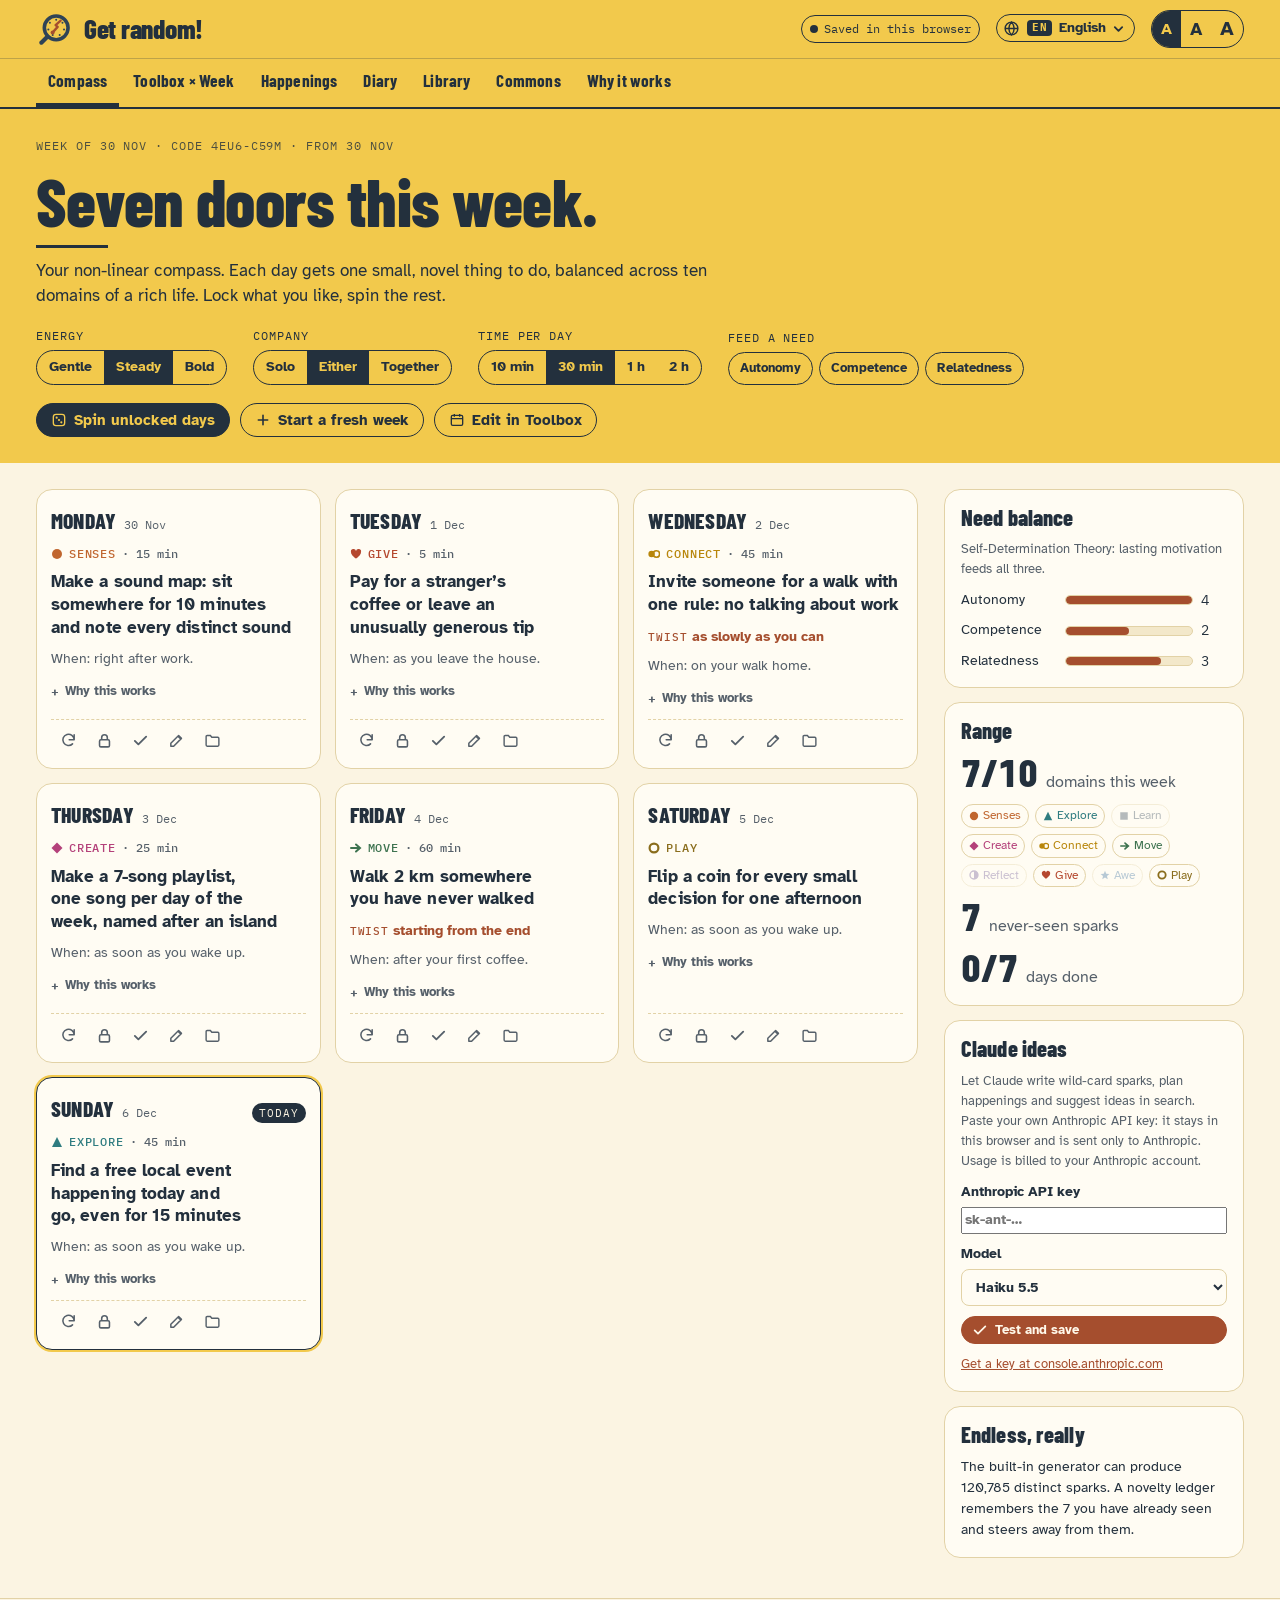
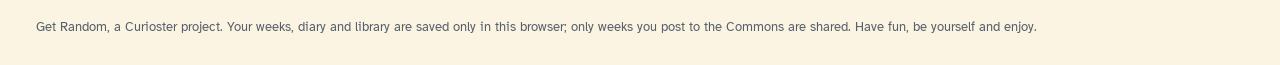
==== commit 6bc05b65: "Make Commons and Claude ideas work on GitHub Pages Commons reads and posts weeks as GitHub issues; C" ====
--- a/index.html
+++ b/index.html
@@ -402,7 +402,8 @@
 cl_rate:'Claude needs a short breather. Try again in a minute.',cl_off:'Claude ideas are switched off for this page.',cl_fail:'Claude could not answer that one. The built-in generator still works.',
 seed_note1_title:'How the Library works',seed_note1_body:'Everything you save lands here: sparks from search, happenings, notes and links. Make folders (and folders inside folders) on the left, then move items with the folder menu on each card. Search at the top looks through all of your stuff and also invents fresh sparks about whatever you type.',
 seed_note2_title:'A psychologically rich life',seed_note2_body:'Oishi & Westgate (2022), Psychological Review. Argues that a life full of varied, interesting, perspective-changing experiences is a distinct kind of good life, next to a happy one and a meaningful one.',
-seed_diary_text:'Said hello to seven people on the walk to the station. Four said hello back, and one older man told me the bakery on the corner closes on Mondays. Felt lighter all morning.'
+seed_diary_text:'Said hello to seven people on the walk to the station. Four said hello back, and one older man told me the bakery on the corner closes on Mondays. Felt lighter all morning.',
+cl_h:"Claude ideas",cl_p:"Let Claude write wild-card sparks, plan happenings and suggest ideas in search. Paste your own Anthropic API key: it stays in this browser and is sent only to Anthropic. Usage is billed to your Anthropic account.",cl_key:"Anthropic API key",cl_model:"Model",cl_save:"Test and save",cl_remove:"Remove key",cl_get:"Get a key at console.anthropic.com",cl_on:"Claude ideas are on.",cl_testing:"Checking the key…",cl_saved:"Key works. Claude ideas are on.",cl_badkey:"Anthropic rejected that key. Check it and try again.",cl_removed:"Key removed from this browser.",cl_hint:"Turn on Claude ideas",gh_notice:"Weeks here are shared as GitHub issues in the project repository. Anyone can read them; posting needs a free GitHub account.",gh_post:"Post on GitHub",gh_post_note:"Opens GitHub with your week filled in. Press “Submit new issue” to publish it. To remove a post later, close the issue.",gh_by:"by @{x}",gh_likes:"{n} likes",gh_open:"Open on GitHub",gh_err:"The Commons could not load from GitHub right now. GitHub allows 60 anonymous requests per hour, so try again later.",gh_refresh:"Refresh",gh_loading:"Loading weeks from GitHub…",gh_privacy:"Posts show your week and note, never your diary or library. They are public on GitHub."
 },
 domains:{senses:'Senses',explore:'Explore',learn:'Learn',create:'Create',connect:'Connect',move:'Move',reflect:'Reflect',give:'Give',awe:'Awe',play:'Play'},
 needs:{A:'Autonomy',C:'Competence',R:'Relatedness'},
@@ -606,7 +607,8 @@
 cl_rate:'Claude ha bisogno di una pausa. Riprova tra un minuto.',cl_off:'Le idee di Claude sono disattivate per questa pagina.',cl_fail:'Claude non è riuscito a rispondere. Il generatore integrato funziona comunque.',
 seed_note1_title:'Come funziona l’Archivio',seed_note1_body:'Tutto ciò che salvi finisce qui: scintille dalla ricerca, happening, note e link. Crea cartelle (anche dentro altre cartelle) a sinistra, poi sposta gli elementi con il menu cartella su ogni scheda. La ricerca in alto guarda tra tutte le tue cose e inventa anche nuove scintille su qualsiasi parola scrivi.',
 seed_note2_title:'Una vita psicologicamente ricca',seed_note2_body:'Oishi e Westgate (2022), Psychological Review. Sostengono che una vita piena di esperienze varie, interessanti e capaci di cambiare prospettiva sia un tipo distinto di vita buona, accanto a quella felice e a quella significativa.',
-seed_diary_text:'Ho salutato sette persone andando in stazione. Quattro hanno risposto, e un signore anziano mi ha detto che il forno all’angolo il lunedì è chiuso. Mi sono sentito più leggero per tutta la mattina.'
+seed_diary_text:'Ho salutato sette persone andando in stazione. Quattro hanno risposto, e un signore anziano mi ha detto che il forno all’angolo il lunedì è chiuso. Mi sono sentito più leggero per tutta la mattina.',
+cl_h:"Idee di Claude",cl_p:"Lascia che Claude scriva carte jolly, organizzi happening e suggerisca idee nella ricerca. Incolla la tua chiave API Anthropic: resta in questo browser e viene inviata solo ad Anthropic. L’uso è addebitato sul tuo account Anthropic.",cl_key:"Chiave API Anthropic",cl_model:"Modello",cl_save:"Verifica e salva",cl_remove:"Rimuovi chiave",cl_get:"Ottieni una chiave su console.anthropic.com",cl_on:"Le idee di Claude sono attive.",cl_testing:"Verifico la chiave…",cl_saved:"La chiave funziona. Idee di Claude attive.",cl_badkey:"Anthropic ha rifiutato la chiave. Controllala e riprova.",cl_removed:"Chiave rimossa da questo browser.",cl_hint:"Attiva le idee di Claude",gh_notice:"Qui le settimane sono condivise come issue GitHub nel repository del progetto. Chiunque può leggerle; per pubblicare serve un account GitHub gratuito.",gh_post:"Pubblica su GitHub",gh_post_note:"Apre GitHub con la tua settimana già compilata. Premi «Submit new issue» per pubblicarla. Per rimuoverla in seguito, chiudi la issue.",gh_by:"di @{x}",gh_likes:"{n} mi piace",gh_open:"Apri su GitHub",gh_err:"Al momento la Bacheca non si carica da GitHub. GitHub consente 60 richieste anonime all’ora: riprova più tardi.",gh_refresh:"Aggiorna",gh_loading:"Carico le settimane da GitHub…",gh_privacy:"I post mostrano la settimana e la nota, mai il diario o l’archivio. Sono pubblici su GitHub."
 },
 domains:{senses:'Sensi',explore:'Esplora',learn:'Impara',create:'Crea',connect:'Connetti',move:'Muoviti',reflect:'Rifletti',give:'Dona',awe:'Meraviglia',play:'Gioca'},
 needs:{A:'Autonomia',C:'Competenza',R:'Relazione'},
@@ -810,7 +812,8 @@
 cl_rate:'Claude a besoin d’une petite pause. Réessaie dans une minute.',cl_off:'Les idées de Claude sont désactivées pour cette page.',cl_fail:'Claude n’a pas pu répondre. Le générateur intégré fonctionne toujours.',
 seed_note1_title:'Comment fonctionne la Bibliothèque',seed_note1_body:'Tout ce que tu enregistres arrive ici : étincelles issues de la recherche, happenings, notes et liens. Crée des dossiers (et des dossiers dans des dossiers) à gauche, puis déplace les éléments avec le menu dossier de chaque carte. La recherche en haut parcourt toutes tes affaires et invente aussi de nouvelles étincelles sur ce que tu tapes.',
 seed_note2_title:'Une vie psychologiquement riche',seed_note2_body:'Oishi et Westgate (2022), Psychological Review. Ils montrent qu’une vie pleine d’expériences variées, intéressantes et qui changent le regard est une forme distincte de bonne vie, à côté de la vie heureuse et de la vie qui a du sens.',
-seed_diary_text:'J’ai dit bonjour à sept personnes sur le chemin de la gare. Quatre m’ont répondu, et un monsieur âgé m’a appris que la boulangerie du coin ferme le lundi. Je me suis senti léger toute la matinée.'
+seed_diary_text:'J’ai dit bonjour à sept personnes sur le chemin de la gare. Quatre m’ont répondu, et un monsieur âgé m’a appris que la boulangerie du coin ferme le lundi. Je me suis senti léger toute la matinée.',
+cl_h:"Idées de Claude",cl_p:"Laisse Claude écrire des jokers, organiser des happenings et proposer des idées dans la recherche. Colle ta propre clé API Anthropic : elle reste dans ce navigateur et n’est envoyée qu’à Anthropic. L’utilisation est facturée sur ton compte Anthropic.",cl_key:"Clé API Anthropic",cl_model:"Modèle",cl_save:"Tester et enregistrer",cl_remove:"Supprimer la clé",cl_get:"Obtenir une clé sur console.anthropic.com",cl_on:"Les idées de Claude sont activées.",cl_testing:"Vérification de la clé…",cl_saved:"La clé fonctionne. Idées de Claude activées.",cl_badkey:"Anthropic a refusé cette clé. Vérifie-la et réessaie.",cl_removed:"Clé supprimée de ce navigateur.",cl_hint:"Activer les idées de Claude",gh_notice:"Ici, les semaines sont partagées sous forme d’issues GitHub dans le dépôt du projet. Tout le monde peut les lire ; pour publier, il faut un compte GitHub gratuit.",gh_post:"Publier sur GitHub",gh_post_note:"Ouvre GitHub avec ta semaine déjà remplie. Clique sur « Submit new issue » pour la publier. Pour la retirer plus tard, ferme l’issue.",gh_by:"par @{x}",gh_likes:"{n} j’aime",gh_open:"Ouvrir sur GitHub",gh_err:"L’Espace commun ne se charge pas depuis GitHub pour le moment. GitHub autorise 60 requêtes anonymes par heure : réessaie plus tard.",gh_refresh:"Actualiser",gh_loading:"Chargement des semaines depuis GitHub…",gh_privacy:"Les publications montrent ta semaine et ton mot, jamais ton journal ni ta bibliothèque. Elles sont publiques sur GitHub."
 },
 domains:{senses:'Sens',explore:'Explorer',learn:'Apprendre',create:'Créer',connect:'Relier',move:'Bouger',reflect:'Réfléchir',give:'Donner',awe:'Émerveillement',play:'Jouer'},
 needs:{A:'Autonomie',C:'Compétence',R:'Lien social'},
@@ -1014,7 +1017,8 @@
 cl_rate:'Claude necesita un respiro. Inténtalo de nuevo en un minuto.',cl_off:'Las ideas de Claude están desactivadas en esta página.',cl_fail:'Claude no ha podido responder a eso. El generador integrado sigue funcionando.',
 seed_note1_title:'Cómo funciona la Biblioteca',seed_note1_body:'Todo lo que guardas llega aquí: chispas de la búsqueda, happenings, notas y enlaces. Crea carpetas (y carpetas dentro de carpetas) a la izquierda y mueve los elementos con el menú de carpeta de cada tarjeta. La búsqueda de arriba mira entre todas tus cosas y además inventa chispas nuevas sobre lo que escribas.',
 seed_note2_title:'Una vida psicológicamente rica',seed_note2_body:'Oishi y Westgate (2022), Psychological Review. Defienden que una vida llena de experiencias variadas, interesantes y que cambian la perspectiva es un tipo distinto de buena vida, junto a la vida feliz y la vida con sentido.',
-seed_diary_text:'Saludé a siete personas de camino a la estación. Cuatro me devolvieron el saludo, y un señor mayor me contó que la panadería de la esquina cierra los lunes. Me sentí más ligero toda la mañana.'
+seed_diary_text:'Saludé a siete personas de camino a la estación. Cuatro me devolvieron el saludo, y un señor mayor me contó que la panadería de la esquina cierra los lunes. Me sentí más ligero toda la mañana.',
+cl_h:"Ideas de Claude",cl_p:"Deja que Claude escriba comodines, organice happenings y sugiera ideas en la búsqueda. Pega tu propia clave de API de Anthropic: se queda en este navegador y solo se envía a Anthropic. El uso se cobra en tu cuenta de Anthropic.",cl_key:"Clave de API de Anthropic",cl_model:"Modelo",cl_save:"Probar y guardar",cl_remove:"Quitar clave",cl_get:"Consigue una clave en console.anthropic.com",cl_on:"Las ideas de Claude están activadas.",cl_testing:"Comprobando la clave…",cl_saved:"La clave funciona. Ideas de Claude activadas.",cl_badkey:"Anthropic ha rechazado esa clave. Revísala e inténtalo de nuevo.",cl_removed:"Clave eliminada de este navegador.",cl_hint:"Activar las ideas de Claude",gh_notice:"Aquí las semanas se comparten como issues de GitHub en el repositorio del proyecto. Cualquiera puede leerlas; para publicar hace falta una cuenta gratuita de GitHub.",gh_post:"Publicar en GitHub",gh_post_note:"Abre GitHub con tu semana ya rellenada. Pulsa «Submit new issue» para publicarla. Para quitarla más adelante, cierra la issue.",gh_by:"de @{x}",gh_likes:"{n} me gusta",gh_open:"Abrir en GitHub",gh_err:"El Espacio común no se ha podido cargar desde GitHub ahora. GitHub permite 60 peticiones anónimas por hora: inténtalo más tarde.",gh_refresh:"Actualizar",gh_loading:"Cargando semanas desde GitHub…",gh_privacy:"Las publicaciones muestran tu semana y tu nota, nunca tu diario ni tu biblioteca. Son públicas en GitHub."
 },
 domains:{senses:'Sentidos',explore:'Explorar',learn:'Aprender',create:'Crear',connect:'Conectar',move:'Moverse',reflect:'Reflexionar',give:'Dar',awe:'Asombro',play:'Jugar'},
 needs:{A:'Autonomía',C:'Competencia',R:'Relación'},
@@ -1218,7 +1222,8 @@
 cl_rate:'Claude braucht eine kurze Pause. Versuch es in einer Minute noch einmal.',cl_off:'Claudes Ideen sind für diese Seite ausgeschaltet.',cl_fail:'Claude konnte darauf nicht antworten. Der eingebaute Generator funktioniert weiterhin.',
 seed_note1_title:'So funktioniert die Bibliothek',seed_note1_body:'Alles, was du speicherst, landet hier: Funken aus der Suche, Happenings, Notizen und Links. Leg links Ordner an (auch Ordner in Ordnern) und verschieb Elemente mit dem Ordner-Menü auf jeder Karte. Die Suche oben durchsucht all deine Sachen und erfindet außerdem neue Funken zu allem, was du eintippst.',
 seed_note2_title:'Ein psychologisch reiches Leben',seed_note2_body:'Oishi & Westgate (2022), Psychological Review. Sie argumentieren, dass ein Leben voller abwechslungsreicher, interessanter, perspektivwechselnder Erfahrungen eine eigene Art des guten Lebens ist, neben dem glücklichen und dem sinnvollen.',
-seed_diary_text:'Auf dem Weg zum Bahnhof habe ich sieben Leute gegrüßt. Vier haben zurückgegrüßt, und ein älterer Herr hat mir erzählt, dass die Bäckerei an der Ecke montags geschlossen hat. Ich habe mich den ganzen Vormittag leichter gefühlt.'
+seed_diary_text:'Auf dem Weg zum Bahnhof habe ich sieben Leute gegrüßt. Vier haben zurückgegrüßt, und ein älterer Herr hat mir erzählt, dass die Bäckerei an der Ecke montags geschlossen hat. Ich habe mich den ganzen Vormittag leichter gefühlt.',
+cl_h:"Claudes Ideen",cl_p:"Lass Claude Joker-Funken schreiben, Happenings planen und Ideen in der Suche vorschlagen. Füg deinen eigenen Anthropic-API-Schlüssel ein: Er bleibt in diesem Browser und geht nur an Anthropic. Die Nutzung wird über dein Anthropic-Konto abgerechnet.",cl_key:"Anthropic-API-Schlüssel",cl_model:"Modell",cl_save:"Testen und speichern",cl_remove:"Schlüssel entfernen",cl_get:"Schlüssel auf console.anthropic.com holen",cl_on:"Claudes Ideen sind eingeschaltet.",cl_testing:"Schlüssel wird geprüft…",cl_saved:"Der Schlüssel funktioniert. Claudes Ideen sind eingeschaltet.",cl_badkey:"Anthropic hat den Schlüssel abgelehnt. Prüf ihn und versuch es noch einmal.",cl_removed:"Schlüssel aus diesem Browser entfernt.",cl_hint:"Claudes Ideen einschalten",gh_notice:"Wochen werden hier als GitHub-Issues im Projekt-Repository geteilt. Alle können sie lesen; zum Veröffentlichen brauchst du ein kostenloses GitHub-Konto.",gh_post:"Auf GitHub veröffentlichen",gh_post_note:"Öffnet GitHub mit deiner bereits ausgefüllten Woche. Klick auf „Submit new issue“, um sie zu veröffentlichen. Zum Entfernen schließt du das Issue später einfach.",gh_by:"von @{x}",gh_likes:"{n}× gefällt",gh_open:"Auf GitHub öffnen",gh_err:"Die Gemeinschaft lässt sich gerade nicht von GitHub laden. GitHub erlaubt 60 anonyme Anfragen pro Stunde, versuch es später noch einmal.",gh_refresh:"Aktualisieren",gh_loading:"Wochen werden von GitHub geladen…",gh_privacy:"Beiträge zeigen deine Woche und deine Notiz, nie dein Tagebuch oder deine Bibliothek. Sie sind auf GitHub öffentlich."
 },
 domains:{senses:'Sinne',explore:'Entdecken',learn:'Lernen',create:'Gestalten',connect:'Verbinden',move:'Bewegen',reflect:'Reflektieren',give:'Geben',awe:'Staunen',play:'Spielen'},
 needs:{A:'Autonomie',C:'Kompetenz',R:'Verbundenheit'},
@@ -1422,7 +1427,8 @@
 cl_rate:'Claude har brug for en kort pause. Prøv igen om et minut.',cl_off:'Claudes idéer er slået fra for denne side.',cl_fail:'Claude kunne ikke svare på det. Den indbyggede generator virker stadig.',
 seed_note1_title:'Sådan virker Biblioteket',seed_note1_body:'Alt, hvad du gemmer, havner her: gnister fra søgningen, happenings, noter og links. Opret mapper (også mapper i mapper) til venstre, og flyt elementer med mappemenuen på hvert kort. Søgningen øverst kigger i alle dine ting og opfinder også nye gnister om det, du skriver.',
 seed_note2_title:'Et psykologisk rigt liv',seed_note2_body:'Oishi & Westgate (2022), Psychological Review. De argumenterer for, at et liv fuldt af varierede, interessante og perspektivskiftende oplevelser er en særskilt slags godt liv ved siden af det lykkelige og det meningsfulde.',
-seed_diary_text:'Sagde hej til syv mennesker på vej til stationen. Fire hilste igen, og en ældre mand fortalte mig, at bageren på hjørnet holder lukket om mandagen. Jeg følte mig lettere hele formiddagen.'
+seed_diary_text:'Sagde hej til syv mennesker på vej til stationen. Fire hilste igen, og en ældre mand fortalte mig, at bageren på hjørnet holder lukket om mandagen. Jeg følte mig lettere hele formiddagen.',
+cl_h:"Claudes idéer",cl_p:"Lad Claude skrive joker-gnister, planlægge happenings og foreslå idéer i søgningen. Indsæt din egen Anthropic API-nøgle: Den bliver i denne browser og sendes kun til Anthropic. Forbruget faktureres til din Anthropic-konto.",cl_key:"Anthropic API-nøgle",cl_model:"Model",cl_save:"Test og gem",cl_remove:"Fjern nøgle",cl_get:"Få en nøgle på console.anthropic.com",cl_on:"Claudes idéer er slået til.",cl_testing:"Tjekker nøglen…",cl_saved:"Nøglen virker. Claudes idéer er slået til.",cl_badkey:"Anthropic afviste nøglen. Tjek den, og prøv igen.",cl_removed:"Nøglen er fjernet fra denne browser.",cl_hint:"Slå Claudes idéer til",gh_notice:"Her deles uger som GitHub-issues i projektets repository. Alle kan læse dem; for at dele skal du have en gratis GitHub-konto.",gh_post:"Del på GitHub",gh_post_note:"Åbner GitHub med din uge udfyldt. Tryk på »Submit new issue« for at dele den. Luk issuet, hvis du vil fjerne opslaget senere.",gh_by:"af @{x}",gh_likes:"{n} synes godt om",gh_open:"Åbn på GitHub",gh_err:"Fællesskabet kunne ikke hentes fra GitHub lige nu. GitHub tillader 60 anonyme forespørgsler i timen, så prøv igen senere.",gh_refresh:"Opdater",gh_loading:"Henter uger fra GitHub…",gh_privacy:"Opslag viser din uge og din note, aldrig din dagbog eller dit bibliotek. De er offentlige på GitHub."
 },
 domains:{senses:'Sanser',explore:'Udforsk',learn:'Lær',create:'Skab',connect:'Forbind',move:'Bevæg',reflect:'Reflektér',give:'Giv',awe:'Undren',play:'Leg'},
 needs:{A:'Autonomi',C:'Kompetence',R:'Samhørighed'},
@@ -1826,7 +1832,38 @@
 
 /* ================= services (Commons + Claude) ================= */
 let db=null,me=null,sample=null;
+const REPO='Roccoaco/get-random';
+const HOSTED=!window.claude; /* true outside claude.ai, e.g. on GitHub Pages */
+/* ---- bring-your-own-key Claude (hosted mode) ---- */
+const CKEY='getrandom.claude';
+const CL_MODELS=[['claude-haiku-5-5','Haiku 5.5'],['claude-sonnet-5-5','Sonnet 5.5'],['claude-opus-5-5','Opus 5.5']];
+function byok(key,model){
+  const call=async prompt=>{let r;try{r=await fetch('https://api.anthropic.com/v1/messages',{method:'POST',headers:{'content-type':'application/json','x-api-key':key,'anthropic-version':'2023-06-01','anthropic-dangerous-direct-browser-access':'true'},body:JSON.stringify({model,max_tokens:1200,messages:[{role:'user',content:prompt}]})})}catch(e){throw {code:'network'}}
+    if(r.status===401||r.status===403)throw {code:'bad_key'};if(r.status===429||r.status===529)throw {code:'rate_limited'};if(!r.ok)throw {code:'failed',status:r.status};
+    const j=await r.json();return (j.content||[]).filter(c=>c.type==='text').map(c=>c.text).join('')};
+  const s=async p=>({text:await call(typeof p==='string'?p:String(p)),truncated:false});
+  s.json=async p=>{const txt=await call(p+'\nReturn only the JSON object: no prose, no code fences.');const m=txt.match(/\{[\s\S]*\}/);if(!m)throw {code:'invalid_json'};try{return JSON.parse(m[0])}catch(e){throw {code:'invalid_json'}}};
+  s.model=model;return s}
+function loadByok(){try{const c=JSON.parse(localStorage.getItem(CKEY)||'null');if(c&&c.key)return byok(c.key,c.model||CL_MODELS[0][0])}catch(e){}return null}
+/* ---- GitHub-issues Commons (hosted mode) ---- */
+let GH={state:'idle',items:[],at:0};
+async function loadGH(force){
+  if(GH.state==='loading')return;
+  if(!force){try{const c=JSON.parse(sessionStorage.getItem('gr.gh')||'null');if(c&&Date.now()-c.at<300000){GH.items=c.items;GH.at=c.at;GH.state='ok';return}}catch(e){}}
+  GH.state='loading';if(view==='commons')render();
+  try{const r=await fetch('https://api.github.com/repos/'+REPO+'/issues?state=open&per_page=60&sort=created&direction=desc',{headers:{Accept:'application/vnd.github+json'}});
+    if(!r.ok)throw new Error(String(r.status));const js=await r.json();
+    GH.items=(Array.isArray(js)?js:[]).filter(i=>i&&!i.pull_request).map(i=>{const body=String(i.body||'');const code=(body.match(/GR[12]\.[A-Za-z0-9+/=]+/)||[])[0];if(!code)return null;const nm=body.match(/<!--\s*note\s*-->([\s\S]*?)<!--\s*\/note\s*-->/);
+      return {id:String(i.number),url:String(i.html_url||''),login:i.user&&i.user.login?String(i.user.login):'',likes:(i.reactions&&+i.reactions['+1'])||0,code,note:nm?nm[1].trim().slice(0,280):''}}).filter(Boolean);
+    GH.state='ok';GH.at=Date.now();try{sessionStorage.setItem('gr.gh',JSON.stringify({at:GH.at,items:GH.items}))}catch(e){}
+  }catch(e){GH.state='err'}
+  if(view==='commons')render()}
+function ghIssueURL(w,note){
+  const lines=w.days.map((d,i)=>'- **'+DayC(i)+':** '+(d.map(e=>{const x=evText(e);return x.title+(x.twist?' ('+x.twist+')':'')}).join(' + ')||t('free_word')));
+  const body='<!-- note -->\n'+(note||'').replace(/<!--|-->/g,'')+'\n<!-- /note -->\n\n'+lines.join('\n')+'\n\n`'+encodeWeek(w)+'`\n\n<sub>'+t('made_with')+'</sub>';
+  return 'https://github.com/'+REPO+'/issues/new?template=week.md&labels=week&title='+encodeURIComponent('[Week] '+weekName(w))+'&body='+encodeURIComponent(body)}
 async function connectServices(){
+  if(HOSTED){sample=loadByok();if(sample)render();return}
   try{const [d,u]=await Promise.all([window.claude?claude.use('db'):null,window.claude?claude.use('user'):null]);
     if(d&&u){const id=await u.id();if(id){db=d;me=id;if(view==='commons'){subscribeCommons();render()}else if(view==='toolbox')render()}}}catch(e){}
   try{sample=window.claude?await claude.use('sample'):null}catch(e){sample=null}if(sample)render()}
@@ -1874,7 +1911,7 @@
   const r=await sample.json(prompt,{cache:false});
   if(!r||typeof r.title!=='string')throw {code:'invalid_json'};
   return {id:uid(),title:String(r.title).slice(0,160),domain,min:Math.max(0,Math.min(240,parseInt(r.minutes)||p.time)),twist:r.twist?String(r.twist).slice(0,90):null,cue:r.cue?String(r.cue).slice(0,60):null,why:r.why?String(r.why).slice(0,240):null,src:'claude'}}
-function claudeErr(e){if(e&&e.code==='rate_limited')toast(t('cl_rate'));else if(e&&e.code==='not_granted'){sample=null;render();toast(t('cl_off'))}else toast(t('cl_fail'))}
+function claudeErr(e){if(e&&e.code==='bad_key'){toast(t('cl_badkey'));return}if(e&&e.code==='rate_limited')toast(t('cl_rate'));else if(e&&e.code==='not_granted'){sample=null;render();toast(t('cl_off'))}else toast(t('cl_fail'))}
 
 /* ================= UI helpers ================= */
 let toastT;function toast(msg){const el=$('#toast');el.textContent=msg;el.hidden=false;clearTimeout(toastT);toastT=setTimeout(()=>el.hidden=true,2600)}
@@ -1964,9 +2001,17 @@
         <div class="glyphrow">${DKEYS.map(k=>`<span class="${doms.has(k)?'':'off'}" style="${dvar(k)}">${glyph(k)}${esc(dLabel(k))}</span>`).join('')}</div>
         <div class="bigstat"><b class="mono">${fresh}</b><span class="muted">${esc(t('range_fresh'))}</span></div>
         <div class="bigstat"><b class="mono">${done}/7</b><span class="muted">${esc(t('range_done'))}</span></div></div>
+      ${HOSTED?claudePanel():''}
       <div class="panel"><h2>${esc(t('endless_h'))}</h2><p style="font-size:.88rem">${esc(t('endless_p',{n:fmtNum(sparkSpace()),seen:fmtNum(S.seen.length)}))}${sample?' '+esc(t('endless_claude')):''}</p></div>
     </aside>
   </div>`}
+function claudePanel(){
+  if(sample)return `<div class="panel" id="claudepanel"><h2>${esc(t('cl_h'))}</h2><p style="font-size:.88rem">✓ ${esc(t('cl_on'))} <span class="mono muted" style="font-size:.74rem">${esc((CL_MODELS.find(m=>m[0]===sample.model)||[0,sample.model])[1])}</span></p><button class="btn sm" data-act="clRemove">${icon('trash')}${esc(t('cl_remove'))}</button></div>`;
+  return `<div class="panel" id="claudepanel"><h2>${esc(t('cl_h'))}</h2><p class="muted" style="font-size:.84rem">${esc(t('cl_p'))}</p>
+    <label class="f" for="ckey">${esc(t('cl_key'))}<input type="password" id="ckey" autocomplete="off" spellcheck="false" placeholder="sk-ant-…"></label>
+    <label class="f" for="cmodel">${esc(t('cl_model'))}<select id="cmodel">${CL_MODELS.map(m=>`<option value="${m[0]}">${m[1]}</option>`).join('')}</select></label>
+    <button class="btn sm primary" data-act="clSave">${icon('check')}${esc(t('cl_save'))}</button>
+    <a href="https://console.anthropic.com/" target="_blank" rel="noopener" style="font-size:.84rem;color:var(--terra)">${esc(t('cl_get'))}</a></div>`}
 function dayCard(w,d,i,start){
   const date=addDays(start,i);const isToday=iso(date)===TODAY;const e=d[0];const dn=DayC(i);
   const head=`<div class="day-h"><span class="dname">${esc(dn)}</span><span class="ddate">${esc(fmtShort(date))}</span>${isToday?`<span class="pill">${esc(t('today'))}</span>`:''}</div>`;
@@ -2023,7 +2068,7 @@
     </section>
   </div>`}
 function shareBox(x){const txt=weekText(x);return `<div class="sharebox"><label class="f" for="sh-${x.id}">${esc(t('share_label'))}</label><textarea id="sh-${x.id}" readonly>${esc(txt)}</textarea>
-  <div class="row" style="gap:6px"><button class="btn sm primary" data-act="copyShare" data-id="${x.id}">${icon('copy')}${esc(t('copy'))}</button><button class="btn sm" data-act="suggestWeek" data-id="${x.id}" ${db?'':'disabled'}>${icon('share')}${esc(t('suggest_commons'))}</button></div>${db?'':`<p class="muted" style="font-size:.78rem">${esc(t('commons_signin_note'))}</p>`}</div>`}
+  <div class="row" style="gap:6px"><button class="btn sm primary" data-act="copyShare" data-id="${x.id}">${icon('copy')}${esc(t('copy'))}</button><button class="btn sm" data-act="suggestWeek" data-id="${x.id}" ${db||HOSTED?'':'disabled'}>${icon('share')}${esc(t('suggest_commons'))}</button></div>${db||HOSTED?'':`<p class="muted" style="font-size:.78rem">${esc(t('commons_signin_note'))}</p>`}</div>`}
 function evCard(e,list){
   const x=evText(e);
   if(tb.editEv===e.id)return `<div class="ev" style="${dvar(e.domain)}" data-ev="${e.id}"><div class="ev-edit">
@@ -2078,7 +2123,7 @@
   return `<section class="band"><div class="wrap band-in" style="padding-block:22px 20px">
     <div style="display:grid;gap:8px"><p class="eyebrow">${esc(t('hap_eyebrow',{n:bigNum(hapSpace())}))}</p>
     <h1 class="hap-title" aria-live="polite">${esc(hapTitleOf(H))}</h1><p class="lede">${esc(t('hap_lede'))}</p></div>
-    <div class="row"><button class="btn primary" data-act="hapSpin">${icon('dice')}${esc(t('hap_spin'))}</button><button class="btn" data-act="hapTitle">${icon('reroll')}${esc(t('hap_newname'))}</button>${sample?`<button class="btn" data-act="hapRiff">${icon('spark')}${esc(t('hap_claude'))}</button>`:''}</div>
+    <div class="row"><button class="btn primary" data-act="hapSpin">${icon('dice')}${esc(t('hap_spin'))}</button><button class="btn" data-act="hapTitle">${icon('reroll')}${esc(t('hap_newname'))}</button>${HOSTED&&!sample?`<button class="btn" data-act="toClaude">${icon('spark')}${esc(t('cl_hint'))}</button>`:''}${sample?`<button class="btn" data-act="hapRiff">${icon('spark')}${esc(t('hap_claude'))}</button>`:''}</div>
   </div></section>
   <div class="wrap">
     <div class="reels">${REEL_KEYS.map(k=>{const lb=T.reelLabels[k];return `<div class="reel${H.locks[k]?' locked':''}"><div class="reel-h"><span class="eyebrow">${esc(lb)}</span>
@@ -2169,7 +2214,7 @@
       ${cf&&cf.id!=='inbox'?`<div class="row" style="gap:6px;border-top:1px dashed var(--line);padding-top:10px"><button class="btn sm" data-act="fRename" data-id="${cf.id}">${esc(t('rename'))}</button><button class="btn sm" data-act="fDel" data-id="${cf.id}"><span class="lbl">${esc(t('del_folder'))}</span></button></div><p class="muted" style="font-size:.76rem">${esc(t('del_folder_note'))}</p>`:''}
     </aside>
     <section style="min-width:0">
-      ${q?`<div class="sec-h"><h2>${esc(t('fresh_about',{x:L.q.trim()}))}</h2><button class="btn sm" data-act="regen">${icon('reroll')}${esc(t('more'))}</button>${sample?`<button class="btn sm" data-act="libClaude">${icon('spark')}${esc(t('ask_claude'))}</button>`:''}</div>
+      ${q?`<div class="sec-h"><h2>${esc(t('fresh_about',{x:L.q.trim()}))}</h2><button class="btn sm" data-act="regen">${icon('reroll')}${esc(t('more'))}</button>${HOSTED&&!sample?`<button class="btn sm" data-act="toClaude">${icon('spark')}${esc(t('cl_hint'))}</button>`:''}${sample?`<button class="btn sm" data-act="libClaude">${icon('spark')}${esc(t('ask_claude'))}</button>`:''}</div>
         <div class="cards">${gens.map(s=>`<article class="item" style="${dvar(s.domain)}">${dchip(s)}<h4>${esc(genTitle(s))}</h4><div class="row"><button class="btn sm" data-act="genSave" data-id="${s.id}">${icon('folder')}${esc(t('save'))}</button><button class="btn sm" data-act="genTray" data-id="${s.id}">${icon('plus')}${esc(t('to_tray'))}</button></div></article>`).join('')}${L.claude==='loading'?`<p class="muted">${esc(t('claude_thinking'))}</p>`:''}</div>
         <div class="sec-h" style="margin-top:22px"><h2>${esc(t('in_your_stuff'))}</h2><span class="mono muted">${found.length}</span></div>
         ${found.length?`<ul style="margin:0;padding-left:1.1rem;display:grid;gap:4px">${found.slice(0,40).map(f=>`<li><span class="tag">${esc(f.kind)}</span> <a href="#${f.go}" data-act="foundGo" data-go2="${f.go}" data-wid="${f.wid||''}" data-iid="${f.id||''}">${esc(f.label)}</a></li>`).join('')}</ul>`:`<p class="muted">${esc(t('nothing_mentions'))}</p>`}
@@ -2181,9 +2226,31 @@
   </div>`}
 
 /* ================= COMMONS ================= */
-let C={posts:[],unsub:null,err:null};
-function subscribeCommons(){if(!db||C.unsub)return;try{C.unsub=db.collection('commons').orderBy('createdAt','desc').limit(60).onSnapshot(s=>{C.posts=s.docs.map(d=>({id:d.id,data:d.data()}));if(view==='commons')render()},e=>{C.err=e&&e.code;C.unsub=null;if(view==='commons')render()})}catch(e){}}
+let C={posts:[],unsub:null,err:null,pick:null};
+function subscribeCommons(){if(HOSTED){loadGH(false);return}if(!db||C.unsub)return;try{C.unsub=db.collection('commons').orderBy('createdAt','desc').limit(60).onSnapshot(s=>{C.posts=s.docs.map(d=>({id:d.id,data:d.data()}));if(view==='commons')render()},e=>{C.err=e&&e.code;C.unsub=null;if(view==='commons')render()})}catch(e){}}
+function vCommonsGH(){
+  const posts=GH.items.map(p=>{const w=decodeWeek(p.code);return w?Object.assign({w},p):null}).filter(Boolean);
+  const pickW=S.weeks.find(w=>w.id===C.pick)||curWeek();
+  return `<section class="band"><div class="wrap band-in" style="padding-block:22px 20px"><div style="display:grid;gap:8px"><p class="eyebrow">${esc(t('commons_eyebrow'))}</p><h1>${esc(t('commons_h1'))}</h1><p class="lede">${esc(t('commons_lede'))}</p></div></div></section>
+  <div class="wrap two">
+    <section style="min-width:0;display:grid;gap:12px;align-content:start">
+      <div class="row" style="justify-content:space-between"><p class="muted" style="font-size:.88rem;max-width:62ch">${esc(t('gh_notice'))}</p><button class="btn sm" data-act="ghRefresh">${icon('reroll')}${esc(t('gh_refresh'))}</button></div>
+      ${GH.state==='loading'?`<p class="muted">${esc(t('gh_loading'))}</p>`:''}
+      ${GH.state==='err'?`<div class="notice">${esc(t('gh_err'))} <a href="https://github.com/${REPO}/issues" target="_blank" rel="noopener">github.com/${REPO}/issues</a></div>`:''}
+      <div class="cards">${posts.map(p=>`<article class="item">${p.login?`<div class="row" style="gap:6px"><span class="tag">${esc(t('gh_by',{x:p.login}))}</span><span class="tag">${esc(t('gh_likes',{n:p.likes}))}</span></div>`:''}<h4 style="font-family:var(--display);font-size:1.5rem;font-weight:800">${esc(weekName(p.w))}</h4>${p.note?`<p class="muted">“${esc(p.note)}”</p>`:''}
+        <ol style="margin:0;padding-left:1.2rem;font-size:.86rem;display:grid;gap:2px">${p.w.days.map((d,i)=>`<li value="${i+1}"><b>${esc(DayS(i))}</b> ${esc(d.map(evTitle).join(' + ')||t('free'))}</li>`).join('')}</ol>
+        <div class="row"><button class="btn sm primary" data-act="adoptGh" data-id="${esc(p.id)}">${icon('plus')}${esc(t('adopt'))}</button>${/^https:\/\/github\.com\//.test(p.url)?`<a class="btn sm" href="${esc(p.url)}" target="_blank" rel="noopener">${esc(t('gh_open'))}</a>`:''}</div></article>`).join('')||(GH.state==='ok'?`<p class="muted">${esc(t('commons_empty'))}</p>`:'')}</div>
+    </section>
+    <aside class="panel"><h2>${esc(t('suggest_h'))}</h2>
+      <label class="f" for="cw">${esc(t('f_week'))}<select id="cw">${S.weeks.map(w=>`<option value="${w.id}"${w.id===pickW.id?' selected':''}>${esc(weekName(w))}</option>`).join('')}</select></label>
+      <label class="f" for="cn">${esc(t('f_why'))}<textarea id="cn" rows="3" maxlength="280" placeholder="${esc(t('ph_why'))}"></textarea></label>
+      <a class="btn primary" id="ghpost" href="${esc(ghIssueURL(pickW,''))}" target="_blank" rel="noopener" style="justify-content:center">${icon('share')}${esc(t('gh_post'))}</a>
+      <p class="muted" style="font-size:.8rem">${esc(t('gh_post_note'))}</p>
+      <p class="muted" style="font-size:.8rem">${esc(t('gh_privacy'))}</p>
+    </aside>
+  </div>`}
 function vCommons(){
+  if(HOSTED)return vCommonsGH();
   const posts=C.posts.map(p=>{const o=p.data||{};const w=sanitizeCompact({n:o.name,d:o.days});return w?{id:p.id,w,note:typeof o.note==='string'?o.note.slice(0,280):'',mine:o.author===me,adopted:+o.adopted||0}:null}).filter(Boolean);
   return `<section class="band"><div class="wrap band-in" style="padding-block:22px 20px"><div style="display:grid;gap:8px"><p class="eyebrow">${esc(t('commons_eyebrow'))}</p><h1>${esc(t('commons_h1'))}</h1><p class="lede">${esc(t('commons_lede'))}</p></div></div></section>
   <div class="wrap two">
@@ -2244,7 +2311,7 @@
   delWeek(b){if(!confirmArm('dw'+b.dataset.id,b))return;S.weeks=S.weeks.filter(x=>x.id!==b.dataset.id);if(!S.weeks.find(x=>x.id===S.current))S.current=S.weeks[0].id;save();render();toast(t('toast_week_deleted'))},
   shareWeek(b){tb.share=tb.share===b.dataset.id?null:b.dataset.id;render()},
   copyShare(b){copyText(weekText(S.weeks.find(x=>x.id===b.dataset.id)),'#sh-'+b.dataset.id)},
-  async suggestWeek(b){await postWeek(S.weeks.find(x=>x.id===b.dataset.id),'')},
+  async suggestWeek(b){if(HOSTED){C.pick=b.dataset.id;go('commons');return}await postWeek(S.weeks.find(x=>x.id===b.dataset.id),'')},
   fillTray(){const rng=mulberry(hashStr(uid()));const avoid=seenSet();domainPlan(rng,4).forEach(d=>{const s=generateSpark(rng,d,avoid);markSeen(s.fp);S.tray.push(s)});save();render()},
   clearTray(b){if(!confirmArm('ct',b))return;S.tray=[];save();render()},
   evEdit(b){tb.editEv=b.dataset.id;render();const x=$('#ee-t');if(x)x.focus()},
@@ -2288,10 +2355,18 @@
   foundGo(b,ev){ev.preventDefault();if(b.dataset.wid){S.current=b.dataset.wid;save()}if(b.dataset.iid){L.edit=b.dataset.iid;L.q='';L.gen=null}go(b.dataset.go2)},
   async postWeek(){await postWeek(S.weeks.find(x=>x.id===$('#cw').value),$('#cn').value.trim())},
   async adopt(b){const p=C.posts.find(x=>x.id===b.dataset.id);if(!p)return;const o=p.data||{};const w=sanitizeCompact({n:o.name,d:o.days});if(!w)return;w.origin='commons';S.weeks.unshift(w);save();toast(t('toast_adopted'));try{await db.collection('commons').doc(p.id).update({adopted:(+o.adopted||0)+1})}catch(e){}},
+  ghRefresh(){loadGH(true)},
+  adoptGh(b){const p=GH.items.find(x=>x.id===b.dataset.id);if(!p)return;const w=decodeWeek(p.code);if(!w)return;w.origin='commons';S.weeks.unshift(w);save();toast(t('toast_adopted'))},
+  toClaude(){go('compass');setTimeout(()=>{const k=$('#ckey')||$('#claudepanel');if(k){k.scrollIntoView({block:'center',behavior:reduceMotion()?'auto':'smooth'});if(k.focus)k.focus({preventScroll:true})}},60)},
+  async clSave(b){const key=($('#ckey').value||'').trim();const model=$('#cmodel').value;if(!key){$('#ckey').focus();return}b.disabled=true;toast(t('cl_testing'));const s=byok(key,model);
+    try{await s.json('Reply with exactly this JSON: {"ok":true}');try{localStorage.setItem(CKEY,JSON.stringify({key,model}))}catch(e){}sample=s;render();toast(t('cl_saved'))}
+    catch(e){b.disabled=false;toast(e&&e.code==='bad_key'?t('cl_badkey'):e&&e.code==='rate_limited'?t('cl_rate'):t('cl_fail'))}},
+  clRemove(){try{localStorage.removeItem(CKEY)}catch(e){}sample=null;render();toast(t('cl_removed'))},
   async unpost(b){if(!confirmArm('up'+b.dataset.id,b))return;try{await db.collection('commons').doc(b.dataset.id).delete();toast(t('toast_removed_commons'))}catch(e){toast(t('toast_remove_fail'))}}
 };
 
 /* ================= event wiring ================= */
+function updateGhLink(){const a=$('#ghpost');if(!a)return;const w=S.weeks.find(x=>x.id===$('#cw').value)||curWeek();a.href=ghIssueURL(w,$('#cn').value.trim())}
 document.addEventListener('click',ev=>{
   const g=ev.target.closest('[data-go]');if(g){ev.preventDefault();go(g.dataset.go);return}
   const b=ev.target.closest('[data-act]');if(!b||b.disabled)return;const f=A[b.dataset.act];if(f){if(b.tagName==='A')ev.preventDefault();f(b,ev)}});
@@ -2308,8 +2383,9 @@
 document.addEventListener('change',ev=>{const x=ev.target;
   if(x.dataset.move){const v=x.value;if(!v)return;const f=findEv(x.dataset.move);if(!f)return;if(v==='up')moveEv(x.dataset.move,f.key,Math.max(0,f.idx-1));else if(v==='down')moveEv(x.dataset.move,f.key,f.idx+2);else moveEv(x.dataset.move,v,null);render();const sel=$('#mv-'+x.dataset.move);if(sel)sel.focus();toast(t('toast_moved'))}
   if(x.dataset.movefolder){const it=S.items.find(i=>i.id===x.dataset.movefolder);it.folder=x.value;save();render();toast(t('toast_moved_to',{f:folderName(S.folders.find(f=>f.id===x.value))}))}
+  if(HOSTED&&x.id==='cw'){C.pick=x.value;updateGhLink()}
   if(x.dataset.bind==='wkstart'&&x.value){const w=curWeek();w.start=x.value;if(w.auto&&w.auto.k==='week_of')w.auto.d=x.value;save();render()}});
-document.addEventListener('input',ev=>{const x=ev.target;if(x.dataset.bind==='dq'){readDiary();dq=x.value;const pos=x.selectionStart;render();const s=$('#dsearch');s.focus();try{s.setSelectionRange(pos,pos)}catch(e){}}});
+document.addEventListener('input',ev=>{const x=ev.target;if(HOSTED&&(x.id==='cn'||x.id==='cw'))updateGhLink();if(x.dataset.bind==='dq'){readDiary();dq=x.value;const pos=x.selectionStart;render();const s=$('#dsearch');s.focus();try{s.setSelectionRange(pos,pos)}catch(e){}}});
 window.addEventListener('hashchange',()=>{const v=location.hash.replace('#','');if(VIEWS.includes(v)&&v!==view){view=v;render();if(v==='commons')subscribeCommons()}});
 
 /* ================= boot ================= */
